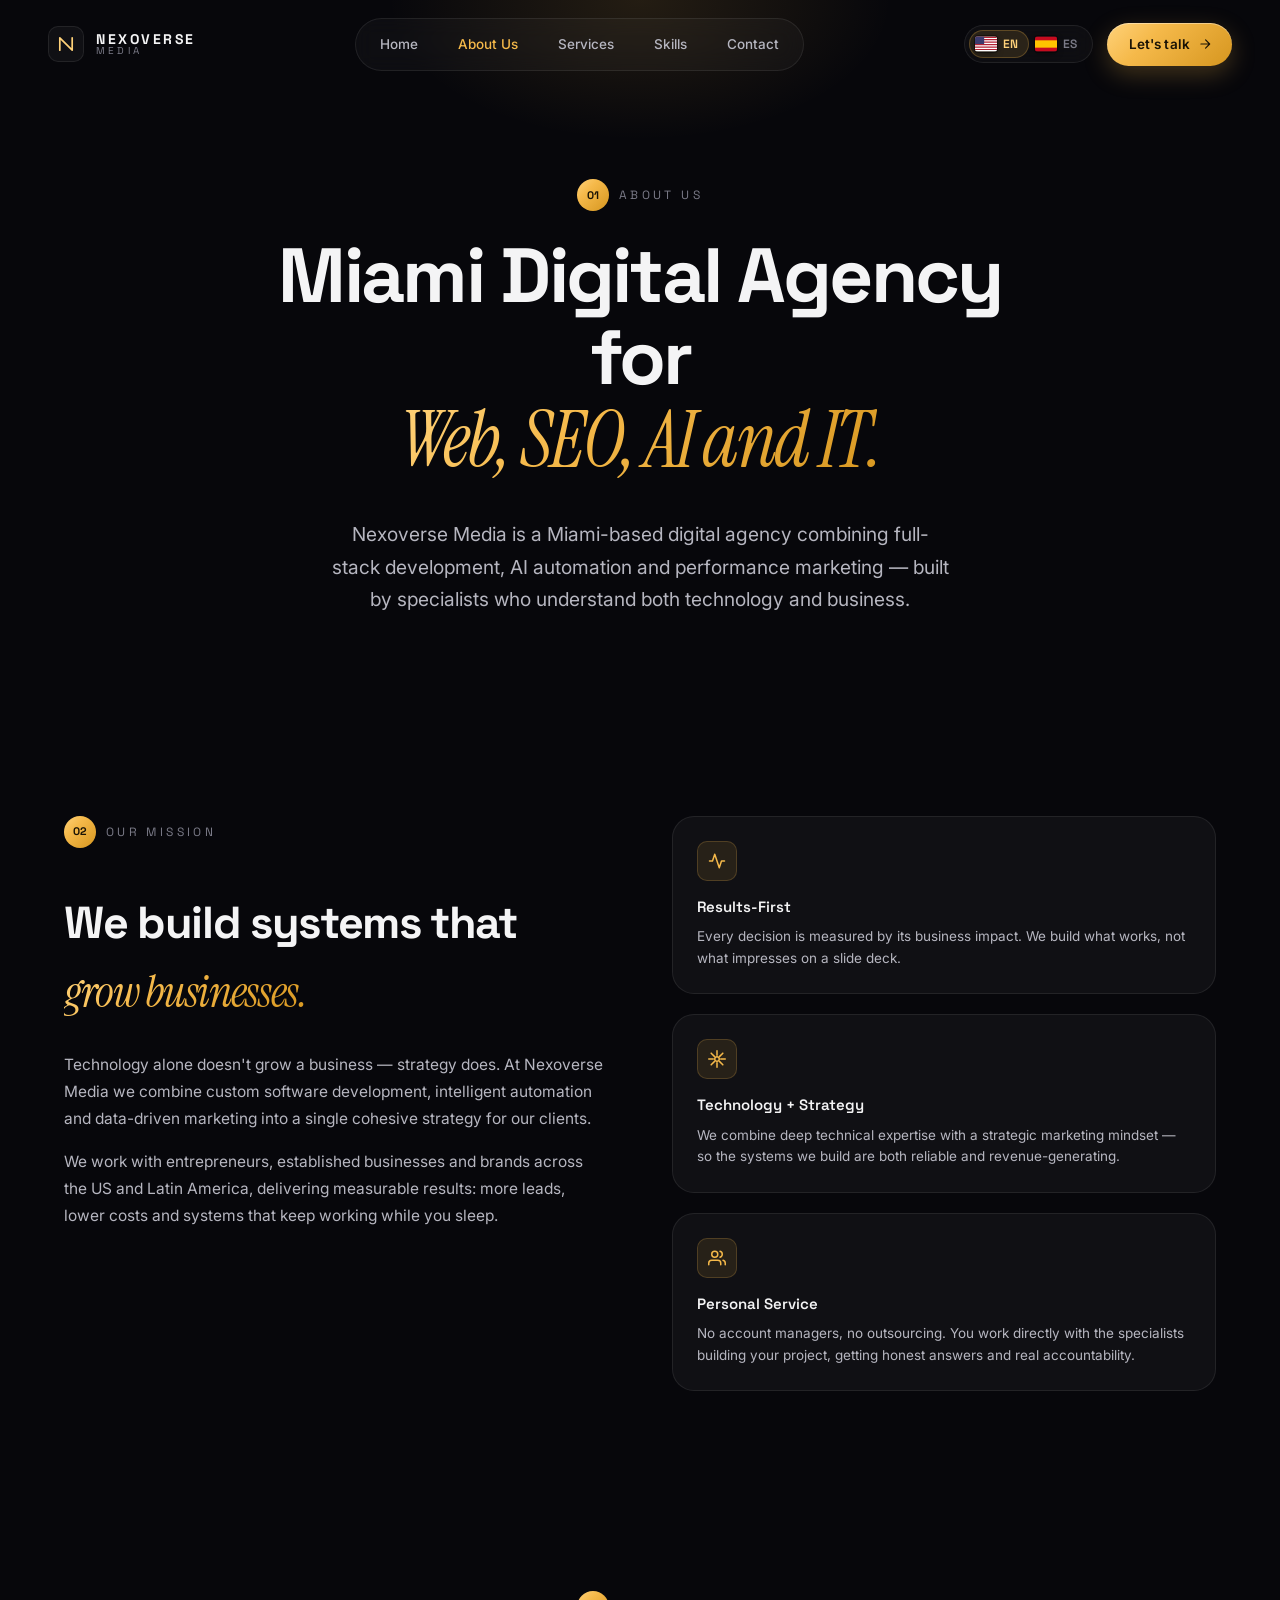
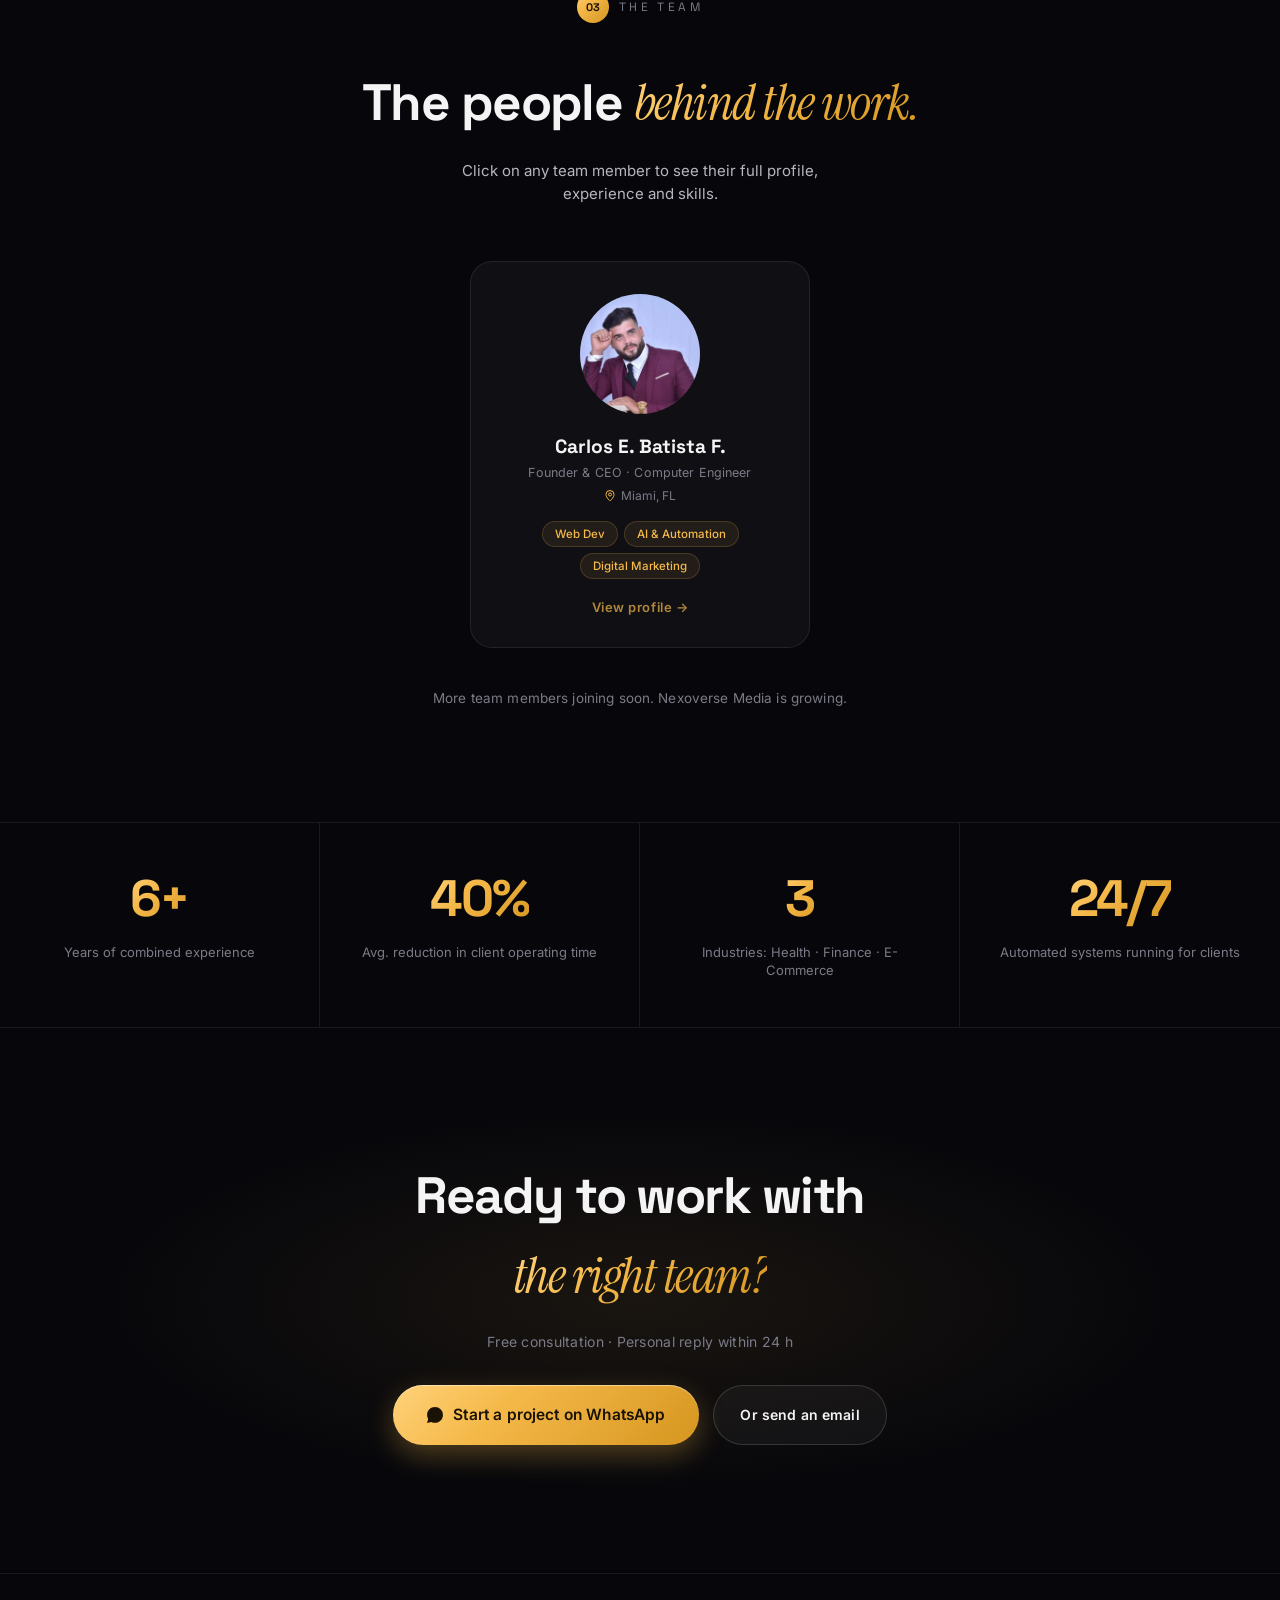
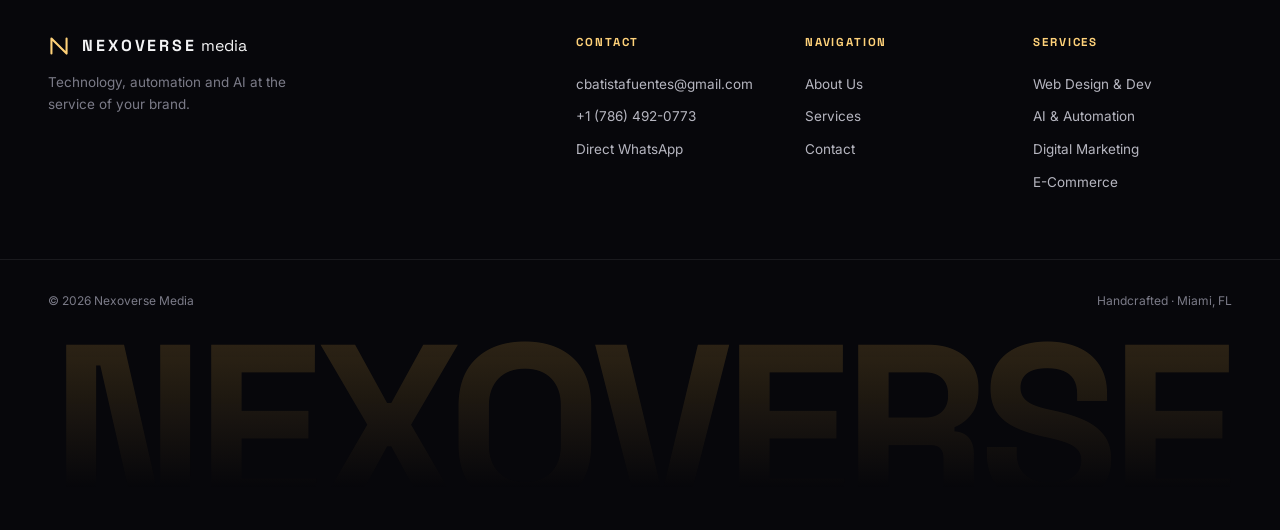
==== about.html @ 4268fc1f "Improve SEO and AIO site optimization" ====
<!DOCTYPE html>
<html lang="en">
<head>
<meta charset="UTF-8" /><meta name="viewport" content="width=device-width, initial-scale=1.0, viewport-fit=cover" />
<meta name="description" content="Meet Nexoverse Media, a Miami digital team building websites, SEO/AIO systems, AI automation, marketing workflows and managed IT solutions for global clients." />
<meta name="robots" content="index, follow, max-image-preview:large" />
<link rel="canonical" href="https://nexoverse-media-portfolio.vercel.app/about" />
<title>About Nexoverse Media | Miami Web, SEO &amp; AI Automation Team</title>
<meta name="author" content="Nexoverse Media" />
<meta name="theme-color" content="#0a0a0f" />
<meta name="keywords" content="Nexoverse Media Miami, Miami web design team, SEO agency Miami, AI automation team Miami, digital agency Miami" />
<meta property="og:title" content="About Nexoverse Media | Miami Web, SEO &amp; AI Automation Team" />
<meta property="og:description" content="Meet Nexoverse Media, a Miami digital team building websites, SEO/AIO systems, AI automation, marketing workflows and managed IT solutions for global clients." />
<meta property="og:type" content="article" />
<meta property="og:url" content="https://nexoverse-media-portfolio.vercel.app/about" />
<meta property="og:site_name" content="Nexoverse Media" />
<meta property="og:locale" content="en_US" />
<meta property="og:locale:alternate" content="es_US" />
<meta property="og:image" content="https://nexoverse-media-portfolio.vercel.app/assets/carlos.jpg" />
<meta name="twitter:card" content="summary_large_image" />
<meta name="twitter:title" content="About Nexoverse Media | Miami Web, SEO &amp; AI Automation Team" />
<meta name="twitter:description" content="Meet Nexoverse Media, a Miami digital team building websites, SEO/AIO systems, AI automation, marketing workflows and managed IT solutions for global clients." />
<meta name="twitter:image" content="https://nexoverse-media-portfolio.vercel.app/assets/carlos.jpg" />
<script type="application/ld+json">
{
  "@context": "https://schema.org",
  "@graph": [
    {
      "@type": [
        "Organization",
        "LocalBusiness",
        "ProfessionalService"
      ],
      "@id": "https://nexoverse-media-portfolio.vercel.app/#business",
      "name": "Nexoverse Media",
      "url": "https://nexoverse-media-portfolio.vercel.app/",
      "telephone": "+1-786-492-0773",
      "email": "cbatistafuentes@gmail.com",
      "image": "https://nexoverse-media-portfolio.vercel.app/assets/carlos.jpg",
      "address": {
        "@type": "PostalAddress",
        "addressLocality": "Miami",
        "addressRegion": "FL",
        "addressCountry": "US"
      },
      "areaServed": [
        {
          "@type": "City",
          "name": "Miami"
        },
        {
          "@type": "State",
          "name": "Florida"
        },
        {
          "@type": "Country",
          "name": "United States"
        },
        {
          "@type": "Place",
          "name": "Remote clients worldwide"
        }
      ],
      "slogan": "Websites, automation, marketing and IT systems that grow businesses.",
      "sameAs": []
    },
    {
      "@type": "WebSite",
      "@id": "https://nexoverse-media-portfolio.vercel.app/#website",
      "url": "https://nexoverse-media-portfolio.vercel.app/",
      "name": "Nexoverse Media",
      "publisher": {
        "@id": "https://nexoverse-media-portfolio.vercel.app/#business"
      },
      "inLanguage": [
        "en-US",
        "es-US"
      ]
    },
    {
      "@type": "AboutPage",
      "@id": "https://nexoverse-media-portfolio.vercel.app/about#webpage",
      "url": "https://nexoverse-media-portfolio.vercel.app/about",
      "name": "About Nexoverse Media | Miami Web, SEO & AI Automation Team",
      "description": "Meet Nexoverse Media, a Miami digital team building websites, SEO/AIO systems, AI automation, marketing workflows and managed IT solutions for global clients.",
      "isPartOf": {
        "@id": "https://nexoverse-media-portfolio.vercel.app/#website"
      },
      "about": {
        "@id": "https://nexoverse-media-portfolio.vercel.app/#business"
      },
      "inLanguage": [
        "en-US",
        "es-US"
      ]
    },
    {
      "@type": "BreadcrumbList",
      "@id": "https://nexoverse-media-portfolio.vercel.app/about#breadcrumb",
      "itemListElement": [
        {
          "@type": "ListItem",
          "position": 1,
          "name": "Home",
          "item": "https://nexoverse-media-portfolio.vercel.app/"
        },
        {
          "@type": "ListItem",
          "position": 2,
          "name": "About",
          "item": "https://nexoverse-media-portfolio.vercel.app/about"
        }
      ]
    }
  ]
}
</script>
<link rel="icon" type="image/svg+xml" href="data:image/svg+xml,%3Csvg xmlns='http%3A//www.w3.org/2000/svg' viewBox='0 0 64 64'%3E%3Cdefs%3E%3ClinearGradient id='g' x1='0' y1='0' x2='64' y2='64' gradientUnits='userSpaceOnUse'%3E%3Cstop offset='0' stop-color='%23FFD27A'/%3E%3Cstop offset='1' stop-color='%23F59E0B'/%3E%3C/linearGradient%3E%3C/defs%3E%3Crect width='64' height='64' rx='14' fill='%230a0a0f'/%3E%3Cpath d='M14 50 L14 14 L50 50 L50 14' fill='none' stroke='url(%23g)' stroke-width='6' stroke-linecap='round' stroke-linejoin='round'/%3E%3C/svg%3E" />
<link rel="preconnect" href="https://fonts.googleapis.com" /><link rel="preconnect" href="https://fonts.gstatic.com" crossorigin />
<link href="https://fonts.googleapis.com/css2?family=Inter:wght@300;400;500;600;700;800;900&family=Space+Grotesk:wght@400;500;600;700&family=Instrument+Serif:ital@0;1&display=swap" rel="stylesheet" />
<link rel="stylesheet" href="styles.min.css" /><link rel="stylesheet" href="about.min.css" />
</head>
<body>
<header class="nav" id="nav">
  <a href="/" class="nav__brand"><span class="nav__brand-mark"><svg viewBox="0 0 32 32" fill="none"><path d="M5 27 L5 5 L27 27 L27 5" stroke="url(#gx)" stroke-width="3" stroke-linecap="round" stroke-linejoin="round"/><defs><linearGradient id="gx" x1="0" y1="0" x2="32" y2="32"><stop offset="0" stop-color="#FFD27A"/><stop offset="1" stop-color="#F59E0B"/></linearGradient></defs></svg></span><span class="nav__brand-text"><strong>NEXOVERSE</strong><em>media</em></span></a>
  <nav class="nav__links">
    <a href="/" data-i18n="nav.home">Home</a>
    <a href="/about" class="is-active" data-i18n="nav.about">About Us</a>
    <div class="has-dropdown">
      <a href="/#services" data-i18n="nav.services">Services<svg class="chev" viewBox="0 0 10 6" fill="none"><path d="M1 1l4 4 4-4" stroke="currentColor" stroke-width="1.5" stroke-linecap="round"/></svg></a>
      <div class="nav__dropdown">
        <a href="/services/web-design"><svg viewBox="0 0 24 24" fill="none"><path d="M8 9l-3 3 3 3M16 9l3 3-3 3M14 5l-4 14" stroke="currentColor" stroke-width="2" stroke-linecap="round"/></svg><span data-i18n="nav.dd.web">Web Design & Dev</span></a>
        <a href="/services/ai-automation"><svg viewBox="0 0 24 24" fill="none"><circle cx="12" cy="12" r="3" stroke="currentColor" stroke-width="2"/><path d="M12 1v6M12 17v6M4.22 4.22l4.24 4.24M15.54 15.54l4.24 4.24M1 12h6M17 12h6M4.22 19.78l4.24-4.24M15.54 8.46l4.24-4.24" stroke="currentColor" stroke-width="2" stroke-linecap="round"/></svg><span data-i18n="nav.dd.ai">AI & Automation</span></a>
        <a href="/services/digital-marketing"><svg viewBox="0 0 24 24" fill="none"><path d="M3 11l18-9-9 18-2-7-7-2z" stroke="currentColor" stroke-width="2" stroke-linejoin="round"/></svg><span data-i18n="nav.dd.mkt">Digital Marketing</span></a>
        <a href="/services/seo"><svg viewBox="0 0 24 24" fill="none"><circle cx="11" cy="11" r="8" stroke="currentColor" stroke-width="2"/><path d="m21 21-4.35-4.35" stroke="currentColor" stroke-width="2" stroke-linecap="round"/></svg><span data-i18n="nav.dd.seo">SEO & AIO</span></a>
        <a href="/services/google-ads"><svg viewBox="0 0 24 24" fill="none"><rect x="3" y="3" width="18" height="18" rx="2" stroke="currentColor" stroke-width="2"/><path d="M3 9h18M9 21V9" stroke="currentColor" stroke-width="2"/></svg><span data-i18n="nav.dd.gads">Google Ads</span></a>
        <a href="/services/social-media"><svg viewBox="0 0 24 24" fill="none"><path d="M18 2h-3a5 5 0 00-5 5v3H7v4h3v8h4v-8h3l1-4h-4V7a1 1 0 011-1h3z" stroke="currentColor" stroke-width="2" stroke-linejoin="round"/></svg><span data-i18n="nav.dd.social">Social Media Marketing</span></a>
        <a href="/services/social-management"><svg viewBox="0 0 24 24" fill="none"><path d="M17 21v-2a4 4 0 00-4-4H5a4 4 0 00-4 4v2M9 11a4 4 0 100-8 4 4 0 000 8z" stroke="currentColor" stroke-width="2" stroke-linecap="round"/></svg><span data-i18n="nav.dd.mgmt">Social Management</span></a>
        <a href="/services/ecommerce"><svg viewBox="0 0 24 24" fill="none"><path d="M6 2L3 6v14a2 2 0 002 2h14a2 2 0 002-2V6l-3-4z" stroke="currentColor" stroke-width="2" stroke-linejoin="round"/><line x1="3" y1="6" x2="21" y2="6" stroke="currentColor" stroke-width="2"/></svg><span data-i18n="nav.dd.ecom">E-Commerce</span></a>
      </div>
    </div>
    <a href="/#skills" data-i18n="nav.skills">Skills</a>
    <a href="/#contact" data-i18n="nav.contact">Contact</a>
  </nav>
  <div class="nav__right">
    <div class="langswitch" role="group"><button class="langswitch__btn" data-lang="en"><span class="langswitch__flag" aria-hidden="true"><svg viewBox="0 0 36 24"><rect width="36" height="24" fill="#fff"/><path d="M0 0h36v2H0zm0 4h36v2H0zm0 4h36v2H0zm0 4h36v2H0zm0 4h36v2H0zm0 4h36v2H0z" fill="#b22234"/><rect width="15" height="12" fill="#3c3b6e"/></svg></span><span>EN</span></button><button class="langswitch__btn" data-lang="es"><span class="langswitch__flag" aria-hidden="true"><svg viewBox="0 0 36 24"><rect width="36" height="24" fill="#c60b1e"/><rect y="6" width="36" height="12" fill="#ffc400"/></svg></span><span>ES</span></button></div>
    <a href="https://wa.me/17864920773" target="_blank" rel="noopener" class="nav__cta" data-wa="nav.wa.msg"><span data-i18n="nav.cta">Let's talk</span><svg viewBox="0 0 24 24" fill="none"><path d="M5 12h14M13 5l7 7-7 7" stroke="currentColor" stroke-width="2" stroke-linecap="round" stroke-linejoin="round"/></svg></a>
  </div>
  <button class="nav__burger" id="burger" aria-label="Menu"><span></span><span></span></button>
</header>
<div class="mmenu" id="mmenu">
  <div class="mmenu__panels" id="mmenuPanels">
    <div class="mmenu__panel mmenu__panel--main">
      <a href="/" data-i18n="nav.home">Home</a>
      <a href="/about" data-i18n="nav.about">About Us</a>
      <button class="mmenu__has-sub" id="mmenuServicesTrigger">
        <span data-i18n="nav.services">Services</span>
        <svg viewBox="0 0 24 24" fill="none"><path d="M9 18l6-6-6-6" stroke="currentColor" stroke-width="2" stroke-linecap="round" stroke-linejoin="round"/></svg>
      </button>
      <a href="/#contact" data-i18n="nav.contact">Contact</a>
      <div class="langswitch langswitch--mobile" role="group"><button class="langswitch__btn" data-lang="en"><span class="langswitch__flag" aria-hidden="true"><svg viewBox="0 0 36 24"><rect width="36" height="24" fill="#fff"/><path d="M0 0h36v2H0zm0 4h36v2H0zm0 4h36v2H0zm0 4h36v2H0zm0 4h36v2H0zm0 4h36v2H0z" fill="#b22234"/><rect width="15" height="12" fill="#3c3b6e"/></svg></span><span>English</span></button><button class="langswitch__btn" data-lang="es"><span class="langswitch__flag" aria-hidden="true"><svg viewBox="0 0 36 24"><rect width="36" height="24" fill="#c60b1e"/><rect y="6" width="36" height="12" fill="#ffc400"/></svg></span><span>Español</span></button></div>
      <a href="https://wa.me/17864920773" target="_blank" rel="noopener" class="mmenu__cta" data-wa="nav.wa.msg" data-i18n="nav.cta">Let's talk →</a>
    </div>
    <div class="mmenu__panel mmenu__panel--services">
      <button class="mmenu__back" id="mmenuBack">
        <svg viewBox="0 0 24 24" fill="none"><path d="M15 18l-6-6 6-6" stroke="currentColor" stroke-width="2" stroke-linecap="round" stroke-linejoin="round"/></svg>
        <span data-i18n="nav.back">Back</span>
      </button>
      <p class="mmenu__heading" data-i18n="nav.services">Services</p>
      <a href="/services/web-design" data-i18n="nav.dd.web">Web Design</a>
      <a href="/services/ai-automation" data-i18n="nav.dd.ai">AI &amp; Automation</a>
      <a href="/services/digital-marketing" data-i18n="nav.dd.mkt">Digital Marketing</a>
      <a href="/services/seo" data-i18n="nav.dd.seo">SEO &amp; AIO</a>
      <a href="/services/google-ads" data-i18n="nav.dd.gads">Google Ads</a>
      <a href="/services/social-media" data-i18n="nav.dd.social">Social Media</a>
      <a href="/services/social-management" data-i18n="nav.dd.mgmt">Social Management</a>
      <a href="/services/ecommerce" data-i18n="nav.dd.ecom">E-Commerce</a>
    </div>
  </div>
</div>

<main>

<!-- ============ HERO ============ -->
<section class="about-hero">
  <div class="about-hero__inner">
    <div class="eyebrow"><span>01</span> <span data-i18n="about.eyebrow">About Us</span></div>
    <h1 class="about-hero__title" data-i18n-html="about.hero.title">Miami Digital Agency for <br/><em>Web, SEO, AI and IT.</em></h1>
    <p class="about-hero__lead" data-i18n="about.hero.lead">
      Nexoverse Media is a Miami-based digital agency combining full-stack development, AI automation and performance marketing — built by specialists who understand both technology and business.
    </p>
  </div>
</section>

<!-- ============ MISSION ============ -->
<section class="about-mission">
  <div class="about-mission__grid">
    <div class="about-mission__text">
      <div class="eyebrow"><span>02</span> <span data-i18n="about.mission.eyebrow">Our Mission</span></div>
      <h2 data-i18n-html="about.mission.title">We build systems that <em>grow businesses.</em></h2>
      <p data-i18n="about.mission.p1">Technology alone doesn't grow a business — strategy does. At Nexoverse Media we combine custom software development, intelligent automation and data-driven marketing into a single cohesive strategy for our clients.</p>
      <p data-i18n="about.mission.p2">We work with entrepreneurs, established businesses and brands across the US and Latin America, delivering measurable results: more leads, lower costs and systems that keep working while you sleep.</p>
    </div>
    <div class="about-mission__values">
      <div class="about-mission__val"><div class="about-mission__val-icon"><svg viewBox="0 0 24 24" fill="none"><polyline points="22 12 18 12 15 21 9 3 6 12 2 12" stroke="currentColor" stroke-width="2" stroke-linecap="round" stroke-linejoin="round"/></svg></div><h4 data-i18n="about.val1.title">Results-First</h4><p data-i18n="about.val1.desc">Every decision is measured by its business impact. We build what works, not what impresses on a slide deck.</p></div>
      <div class="about-mission__val"><div class="about-mission__val-icon"><svg viewBox="0 0 24 24" fill="none"><circle cx="12" cy="12" r="3" stroke="currentColor" stroke-width="2"/><path d="M12 1v6M12 17v6M4.22 4.22l4.24 4.24M15.54 15.54l4.24 4.24M1 12h6M17 12h6M4.22 19.78l4.24-4.24M15.54 8.46l4.24-4.24" stroke="currentColor" stroke-width="2" stroke-linecap="round"/></svg></div><h4 data-i18n="about.val2.title">Technology + Strategy</h4><p data-i18n="about.val2.desc">We combine deep technical expertise with a strategic marketing mindset — so the systems we build are both reliable and revenue-generating.</p></div>
      <div class="about-mission__val"><div class="about-mission__val-icon"><svg viewBox="0 0 24 24" fill="none"><path d="M17 21v-2a4 4 0 00-4-4H5a4 4 0 00-4 4v2M9 11a4 4 0 100-8 4 4 0 000 8zM23 21v-2a4 4 0 00-3-3.87M16 3.13a4 4 0 010 7.75" stroke="currentColor" stroke-width="2" stroke-linecap="round"/></svg></div><h4 data-i18n="about.val3.title">Personal Service</h4><p data-i18n="about.val3.desc">No account managers, no outsourcing. You work directly with the specialists building your project, getting honest answers and real accountability.</p></div>
    </div>
  </div>
</section>

<!-- ============ TEAM ============ -->
<section class="about-team" id="team">
  <div class="about-team__head">
    <div class="eyebrow"><span>03</span> <span data-i18n="about.team.eyebrow">The Team</span></div>
    <h2 data-i18n-html="about.team.title">The people <em>behind the work.</em></h2>
    <p data-i18n="about.team.sub">Click on any team member to see their full profile, experience and skills.</p>
  </div>

  <div class="team-grid">

    <!-- Carlos E. Batista Fuentes -->
    <button class="team-card" data-member="carlos" aria-label="View Carlos profile">
      <div class="team-card__photo">
        <div class="team-card__photo-inner" id="carlosPhoto">
          <img class="team-card__img" src="assets/carlos.jpg" alt="Carlos E. Batista Fuentes, Nexoverse Media founder and technology specialist in Miami" loading="lazy" decoding="async" />
        </div>
        <div class="team-card__photo-ring"></div>
      </div>
      <div class="team-card__info">
        <h3 class="team-card__name">Carlos E. Batista F.</h3>
        <p class="team-card__role" data-i18n="carlos.role">Founder & CEO · Computer Engineer</p>
        <p class="team-card__location"><svg viewBox="0 0 24 24" fill="none"><path d="M12 22s-8-7-8-13a8 8 0 1116 0c0 6-8 13-8 13z" stroke="currentColor" stroke-width="2"/><circle cx="12" cy="9" r="3" stroke="currentColor" stroke-width="2"/></svg> Miami, FL</p>
      </div>
      <div class="team-card__tags">
        <span>Web Dev</span><span>AI & Automation</span><span>Digital Marketing</span>
      </div>
      <div class="team-card__cta" data-i18n="about.card.cta">View profile →</div>
    </button>

  </div>

  <p class="about-team__note" data-i18n="about.team.note">More team members joining soon. Nexoverse Media is growing.</p>
</section>

<!-- ============ STATS ============ -->
<div class="about-stats">
  <div class="about-stat"><div class="about-stat__num">6+</div><div class="about-stat__lbl" data-i18n="about.stat1">Years of combined experience</div></div>
  <div class="about-stat"><div class="about-stat__num">40%</div><div class="about-stat__lbl" data-i18n="about.stat2">Avg. reduction in client operating time</div></div>
  <div class="about-stat"><div class="about-stat__num">3</div><div class="about-stat__lbl" data-i18n="about.stat3">Industries: Health · Finance · E-Commerce</div></div>
  <div class="about-stat"><div class="about-stat__num">24/7</div><div class="about-stat__lbl" data-i18n="about.stat4">Automated systems running for clients</div></div>
</div>

<!-- ============ CTA ============ -->
<section class="about-cta">
  <div class="about-cta__inner">
    <h2 data-i18n-html="about.cta.title">Ready to work with <em>the right team?</em></h2>
    <p data-i18n="about.cta.sub">Free consultation · Personal reply within 24 h</p>
    <div class="about-cta__btns">
      <a href="https://wa.me/17864920773" target="_blank" rel="noopener" class="btn btn--primary btn--xl" data-wa="about.wa.msg"><svg viewBox="0 0 24 24" fill="currentColor"><path d="M.057 24l1.687-6.163a11.867 11.867 0 01-1.587-5.946C.16 5.335 5.495 0 12.05 0a11.817 11.817 0 018.413 3.488 11.824 11.824 0 013.48 8.414c-.003 6.557-5.338 11.892-11.893 11.892a11.9 11.9 0 01-5.688-1.448L.057 24z"/></svg><span data-i18n="about.cta.btn">Start a project on WhatsApp</span></a>
      <a href="mailto:cbatistafuentes@gmail.com" class="btn btn--ghost" data-i18n="about.cta.email">Or send an email</a>
    </div>
  </div>
</section>

</main>

<!-- ============ PROFILE DRAWER ============ -->
<div class="drawer-overlay" id="drawerOverlay" aria-hidden="true"></div>
<aside class="profile-drawer" id="profileDrawer" role="dialog" aria-modal="true" aria-label="Team member profile">
  <div class="profile-drawer__header">
    <button class="profile-drawer__close" id="drawerClose" aria-label="Close"><svg viewBox="0 0 24 24" fill="none"><path d="M18 6L6 18M6 6l12 12" stroke="currentColor" stroke-width="2" stroke-linecap="round"/></svg></button>
  </div>
  <div class="profile-drawer__body" id="drawerBody"></div>
</aside>

<!-- ============ FOOTER ============ -->
<footer class="footer"><div class="footer__inner"><div class="footer__brand"><div class="footer__logo"><svg viewBox="0 0 32 32" fill="none"><path d="M5 27 L5 5 L27 27 L27 5" stroke="url(#gx2)" stroke-width="3" stroke-linecap="round" stroke-linejoin="round"/><defs><linearGradient id="gx2" x1="0" y1="0" x2="32" y2="32"><stop offset="0" stop-color="#FFD27A"/><stop offset="1" stop-color="#F59E0B"/></linearGradient></defs></svg><span><strong>NEXOVERSE</strong> media</span></div><p data-i18n="footer.tagline">Technology, automation and AI at the service of your brand.</p></div><div class="footer__cols"><div><h5 data-i18n="footer.contact.title">Contact</h5><a href="mailto:cbatistafuentes@gmail.com">cbatistafuentes@gmail.com</a><a href="tel:+17864920773">+1 (786) 492-0773</a><a href="https://wa.me/17864920773" target="_blank" rel="noopener" data-i18n="footer.contact.wa">Direct WhatsApp</a></div><div><h5 data-i18n="footer.nav.title">Navigation</h5><a href="/about" data-i18n="nav.about">About Us</a><a href="/#services" data-i18n="nav.services">Services</a><a href="/#contact" data-i18n="nav.contact">Contact</a></div><div><h5 data-i18n="footer.services.title">Services</h5><a href="/services/web-design" data-i18n="nav.dd.web">Web Design & Dev</a><a href="/services/ai-automation" data-i18n="nav.dd.ai">AI & Automation</a><a href="/services/digital-marketing" data-i18n="nav.dd.mkt">Digital Marketing</a><a href="/services/ecommerce" data-i18n="nav.dd.ecom">E-Commerce</a></div></div></div><div class="footer__bottom"><span>© <span id="yr">2026</span> Nexoverse Media</span><span data-i18n="footer.built">Handcrafted · Miami, FL</span></div><div class="footer__giant" aria-hidden="true">NEXOVERSE</div></footer>

<script>
/* ---- i18n ---- */
const I18N = {
  en: {
    'nav.home': 'Home', 'nav.about': 'About Us', 'nav.services': 'Services', 'nav.skills': 'Skills',
    'nav.experience': 'Experience', 'nav.contact': 'Contact', 'nav.cta': "Let's talk",
    'nav.dd.web': 'Web Design & Dev', 'nav.dd.ai': 'AI & Automation',
    'nav.dd.mkt': 'Digital Marketing', 'nav.dd.seo': 'SEO & AIO',
    'nav.dd.gads': 'Google Ads', 'nav.dd.social': 'Social Media Marketing',
    'nav.dd.mgmt': 'Social Management', 'nav.dd.ecom': 'E-Commerce',
    'nav.wa.msg': "Hi, I'd like to talk about a project with Nexoverse Media.",
    'about.eyebrow': 'About Us',
    'about.hero.title': 'Miami Digital Agency for <br/><em>Web, SEO, AI and IT.</em>',
    'about.hero.lead': 'Nexoverse Media is a Miami-based digital agency combining full-stack development, AI automation and performance marketing — built by specialists who understand both technology and business.',
    'about.mission.eyebrow': 'Our Mission',
    'about.mission.title': 'We build systems that <em>grow businesses.</em>',
    'about.mission.p1': "Technology alone doesn't grow a business — strategy does. At Nexoverse Media we combine custom software development, intelligent automation and data-driven marketing into a single cohesive strategy for our clients.",
    'about.mission.p2': 'We work with entrepreneurs, established businesses and brands across the US and Latin America, delivering measurable results: more leads, lower costs and systems that keep working while you sleep.',
    'about.val1.title': 'Results-First', 'about.val1.desc': "Every decision is measured by its business impact. We build what works, not what impresses on a slide deck.",
    'about.val2.title': 'Technology + Strategy', 'about.val2.desc': 'We combine deep technical expertise with a strategic marketing mindset — so the systems we build are both reliable and revenue-generating.',
    'about.val3.title': 'Personal Service', 'about.val3.desc': "No account managers, no outsourcing. You work directly with the specialists building your project, getting honest answers and real accountability.",
    'about.team.eyebrow': 'The Team',
    'about.team.title': 'The people <em>behind the work.</em>',
    'about.team.sub': 'Click on any team member to see their full profile, experience and skills.',
    'about.team.note': 'More team members joining soon. Nexoverse Media is growing.',
    'about.card.cta': 'View profile →',
    'carlos.role': 'Founder & CEO · Computer Engineer',
    'about.stat1': 'Years of combined experience',
    'about.stat2': 'Avg. reduction in client operating time',
    'about.stat3': 'Industries: Health · Finance · E-Commerce',
    'about.stat4': 'Automated systems running for clients',
    'about.cta.title': 'Ready to work with <em>the right team?</em>',
    'about.cta.sub': 'Free consultation · Personal reply within 24 h',
    'about.cta.btn': 'Start a project on WhatsApp',
    'about.cta.email': 'Or send an email',
    'about.wa.msg': "Hi, I found Nexoverse Media and would like to start a project.",
    'footer.tagline': 'Technology, automation and AI at the service of your brand.',
    'footer.contact.title': 'Contact', 'footer.contact.wa': 'Direct WhatsApp',
    'footer.nav.title': 'Navigation', 'footer.services.title': 'Services',
    'footer.built': 'Handcrafted · Miami, FL',
  },
  es: {
    'nav.home': 'Inicio', 'nav.about': 'Nosotros', 'nav.services': 'Servicios', 'nav.skills': 'Habilidades',
    'nav.experience': 'Experiencia', 'nav.contact': 'Contacto', 'nav.cta': 'Hablemos',
    'nav.dd.web': 'Diseño Web & Dev', 'nav.dd.ai': 'IA & Automatización',
    'nav.dd.mkt': 'Marketing Digital', 'nav.dd.seo': 'SEO & AIO',
    'nav.dd.gads': 'Google Ads', 'nav.dd.social': 'Marketing en Redes',
    'nav.dd.mgmt': 'Gestión de Redes', 'nav.dd.ecom': 'E-Commerce',
    'nav.wa.msg': 'Hola, quisiera hablar sobre un proyecto con Nexoverse Media.',
    'about.eyebrow': 'Nosotros',
    'about.hero.title': 'Agencia digital en Miami para <br/><em>web, SEO, IA y TI.</em>',
    'about.hero.lead': 'Nexoverse Media es una agencia digital con base en Miami que combina desarrollo full-stack, automatización con IA y marketing de rendimiento — creada por especialistas que entienden tanto la tecnología como el negocio.',
    'about.mission.eyebrow': 'Nuestra Misión',
    'about.mission.title': 'Construimos sistemas que <em>hacen crecer negocios.</em>',
    'about.mission.p1': 'La tecnología por sí sola no hace crecer un negocio — la estrategia sí. En Nexoverse Media combinamos desarrollo de software personalizado, automatización inteligente y marketing basado en datos en una estrategia única y coherente para nuestros clientes.',
    'about.mission.p2': 'Trabajamos con emprendedores, negocios establecidos y marcas en EE.UU. y América Latina, entregando resultados medibles: más leads, menores costos y sistemas que siguen trabajando mientras duermes.',
    'about.val1.title': 'Resultados Primero', 'about.val1.desc': "Cada decisión se mide por su impacto en el negocio. Construimos lo que funciona, no lo que impresiona en una presentación.",
    'about.val2.title': 'Tecnología + Estrategia', 'about.val2.desc': 'Combinamos experiencia técnica profunda con una mentalidad de marketing estratégico — para que los sistemas que construimos sean tanto confiables como generadores de ingresos.',
    'about.val3.title': 'Servicio Personal', 'about.val3.desc': "Sin intermediarios, sin outsourcing. Trabajas directamente con los especialistas que construyen tu proyecto, obteniendo respuestas honestas y responsabilidad real.",
    'about.team.eyebrow': 'El Equipo',
    'about.team.title': 'Las personas <em>detrás del trabajo.</em>',
    'about.team.sub': 'Haz clic en cualquier miembro del equipo para ver su perfil completo, experiencia y habilidades.',
    'about.team.note': 'Más miembros se unirán pronto. Nexoverse Media está creciendo.',
    'about.card.cta': 'Ver perfil →',
    'carlos.role': 'Fundador & CEO · Ingeniero Informático',
    'about.stat1': 'Años de experiencia combinada',
    'about.stat2': 'Reducción promedio del tiempo operativo del cliente',
    'about.stat3': 'Industrias: Salud · Finanzas · E-Commerce',
    'about.stat4': 'Sistemas automatizados corriendo para clientes',
    'about.cta.title': '¿Listo para trabajar con <em>el equipo correcto?</em>',
    'about.cta.sub': 'Consulta gratuita · Respuesta personal en menos de 24 h',
    'about.cta.btn': 'Iniciar un proyecto por WhatsApp',
    'about.cta.email': 'O envía un correo',
    'about.wa.msg': 'Hola, encontré Nexoverse Media y quisiera iniciar un proyecto.',
    'footer.tagline': 'Tecnología, automatización e IA al servicio de tu marca.',
    'footer.contact.title': 'Contacto', 'footer.contact.wa': 'WhatsApp directo',
    'footer.nav.title': 'Navegación', 'footer.services.title': 'Servicios',
    'footer.built': 'Hecho a mano · Miami, FL',
  }
};

/* ---- Team member profile content ---- */
const PROFILES = {
  carlos: {
    en: {
      name: 'Carlos E. Batista Fuentes',
      role: 'Founder & CEO · Computer Engineer',
      location: 'Miami, FL · Global remote work',
      bio: "Computer Engineer with 6+ years of experience building technology that drives real business results. Carlos founded Nexoverse Media to give businesses access to the same systems that enterprise companies use — automation, AI, custom software and data-driven marketing — delivered with the personal attention only a dedicated specialist can give.",
      bio2: "He understands both the technical and commercial sides of every project. That means the team doesn't just build what you ask for — they challenge assumptions, propose better approaches, and make sure every system delivered actually moves the needle for your business.",
      strengths: [
        'Full-stack web development (React, Next.js, Node.js, Python)',
        'AI agents, chatbots and intelligent automation',
        'Digital marketing: Meta Ads, Google Ads, TikTok Ads',
        'CRM implementation and automation (GoHighLevel)',
        'IT infrastructure: AWS, GoDaddy, Vercel, Netlify',
        'Branding, graphic design and ad creatives',
      ],
      expTitle: 'Professional Experience',
      exp: [
        { co: 'Axios Natural Health Centers', role: 'IT Specialist · Technology Manager', loc: 'Miami, FL', bullets: ['Infrastructure, server and website administration', 'CRM configuration, administration and automation', 'Implementation of AI, bots and intelligent tools', 'Digital marketing campaign management and automation', 'AI and automation integrated into business organization'] },
        { co: 'UniMás Credit Repair', role: 'Developer & Automation Specialist', loc: 'USA', bullets: ['Development of internal tools for process automation', 'CRM implementation and automated flows', 'API and digital platform integration', '40% increase in internal process automation'] },
        { co: 'Financial Technology Institution', role: 'Web Programmer', loc: 'Remote systems work', bullets: ['Development and maintenance of internal web applications', 'Optimization of digital systems and administrative processes', 'Technical support and continuous improvements to internal platforms'] },
      ],
      ctaWa: "Hi, I saw the team at Nexoverse Media and I'd like to discuss a project.",
      ctaEmail: 'Send an email',
    },
    es: {
      name: 'Carlos E. Batista Fuentes',
      role: 'Fundador & CEO · Ingeniero Informático',
      location: 'Miami, FL · Trabajo remoto global',
      bio: 'Ingeniero Informático con más de 6 años de experiencia construyendo tecnología que genera resultados reales para negocios. Carlos fundó Nexoverse Media para darle a las empresas acceso a los mismos sistemas que usan las grandes corporaciones — automatización, IA, software personalizado y marketing basado en datos — con la atención personal que solo un especialista dedicado puede ofrecer.',
      bio2: 'Entiende tanto el lado técnico como el comercial de cada proyecto. Eso significa que el equipo no solo construye lo que pides — cuestiona supuestos, propone mejores enfoques y se asegura de que cada sistema entregado realmente mueva la aguja en tu negocio.',
      strengths: [
        'Desarrollo web full-stack (React, Next.js, Node.js, Python)',
        'Agentes IA, chatbots y automatización inteligente',
        'Marketing digital: Meta Ads, Google Ads, TikTok Ads',
        'Implementación y automatización de CRM (GoHighLevel)',
        'Infraestructura IT: AWS, GoDaddy, Vercel, Netlify',
        'Branding, diseño gráfico y creatividades para ads',
      ],
      expTitle: 'Experiencia Profesional',
      exp: [
        { co: 'Axios Natural Health Centers', role: 'IT Specialist · Technology Manager', loc: 'Miami, FL', bullets: ['Administración de infraestructura, servidores y sitio web', 'Configuración, administración y automatización de CRM', 'Implementación de IA, bots y herramientas inteligentes', 'Gestión y automatización de campañas de marketing digital', 'IA y automatización integradas en la organización del negocio'] },
        { co: 'UniMás Credit Repair', role: 'Developer & Automation Specialist', loc: 'USA', bullets: ['Desarrollo de herramientas internas para automatización de procesos', 'Implementación de CRM y flujos automatizados', 'Integración de APIs y plataformas digitales', '40% de aumento en automatización de procesos internos'] },
        { co: 'Institución de tecnología financiera', role: 'Programador Web', loc: 'Trabajo remoto en sistemas', bullets: ['Desarrollo y mantenimiento de aplicaciones web internas', 'Optimización de sistemas digitales y procesos administrativos', 'Soporte técnico y mejoras continuas a plataformas internas'] },
      ],
      ctaWa: 'Hola, vi el equipo de Nexoverse Media y me gustaría discutir un proyecto.',
      ctaEmail: 'Enviar un correo',
    }
  }
};

/* ---- Lang helpers ---- */
function detectLang() {
  const s = localStorage.getItem('nv_lang');
  if (s === 'en' || s === 'es') return s;
  return (navigator.language || 'en').toLowerCase().startsWith('es') ? 'es' : 'en';
}
function applyTranslations(lang) {
  document.documentElement.lang = lang;
  document.querySelectorAll('[data-i18n]').forEach(el => {
    const v = I18N[lang]?.[el.dataset.i18n];
    if (v !== undefined) el.textContent = v;
  });
  document.querySelectorAll('[data-i18n-html]').forEach(el => {
    const v = I18N[lang]?.[el.dataset.i18nHtml];
    if (v !== undefined) el.innerHTML = v;
  });
  document.querySelectorAll('[data-wa]').forEach(el => {
    const msg = I18N[lang]?.[el.dataset.wa] || '';
    el.href = 'https://wa.me/17864920773' + (msg ? '?text=' + encodeURIComponent(msg) : '');
  });
  document.querySelectorAll('.langswitch__btn').forEach(btn =>
    btn.classList.toggle('is-active', btn.dataset.lang === lang));
}
function setLang(lang) {
  localStorage.setItem('nv_lang', lang);
  applyTranslations(lang);
}

/* ---- Drawer ---- */
function buildProfile(memberId, lang) {
  const p = PROFILES[memberId]?.[lang];
  if (!p) return '';
  const expHtml = p.exp.map(e => `
    <div class="drawer-exp__item">
      <div class="drawer-exp__header">
        <div><h4>${e.co}</h4><p>${e.role}</p></div>
        <span class="drawer-exp__loc">${e.loc}</span>
      </div>
      <ul>${e.bullets.map(b => `<li>${b}</li>`).join('')}</ul>
    </div>`).join('');
  const strengthsHtml = p.strengths.map(s => `<span>${s}</span>`).join('');
  return `
    <div class="drawer-profile">
      <div class="drawer-profile__top">
        <div class="drawer-profile__photo"><img class="drawer-profile__img" src="assets/carlos.jpg" alt="${p.name}, Nexoverse Media specialist in Miami" loading="lazy" decoding="async" /><span>CB</span></div>
        <div>
          <h2>${p.name}</h2>
          <p class="drawer-profile__role">${p.role}</p>
          <p class="drawer-profile__loc"><svg viewBox="0 0 24 24" fill="none" width="14" height="14"><path d="M12 22s-8-7-8-13a8 8 0 1116 0c0 6-8 13-8 13z" stroke="currentColor" stroke-width="2"/><circle cx="12" cy="9" r="3" stroke="currentColor" stroke-width="2"/></svg> ${p.location}</p>
        </div>
      </div>
      <p class="drawer-profile__bio">${p.bio}</p>
      <p class="drawer-profile__bio">${p.bio2}</p>
      <h3 class="drawer-section-title">Stack & Skills</h3>
      <div class="drawer-profile__strengths">${strengthsHtml}</div>
      <h3 class="drawer-section-title">${p.expTitle}</h3>
      <div class="drawer-exp">${expHtml}</div>
      <div class="drawer-profile__ctas">
        <a href="https://wa.me/17864920773?text=${encodeURIComponent(p.ctaWa)}" target="_blank" rel="noopener" class="btn btn--primary">
          <svg viewBox="0 0 24 24" fill="currentColor" width="18" height="18"><path d="M.057 24l1.687-6.163a11.867 11.867 0 01-1.587-5.946C.16 5.335 5.495 0 12.05 0a11.817 11.817 0 018.413 3.488 11.824 11.824 0 013.48 8.414c-.003 6.557-5.338 11.892-11.893 11.892a11.9 11.9 0 01-5.688-1.448L.057 24z"/></svg>
          WhatsApp
        </a>
        <a href="mailto:cbatistafuentes@gmail.com" class="btn btn--ghost">${p.ctaEmail}</a>
      </div>
    </div>`;
}

function openDrawer(memberId) {
  const lang = detectLang();
  document.getElementById('drawerBody').innerHTML = buildProfile(memberId, lang);
  document.getElementById('profileDrawer').classList.add('is-open');
  document.getElementById('drawerOverlay').classList.add('is-open');
  document.body.style.overflow = 'hidden';
}
function closeDrawer() {
  document.getElementById('profileDrawer').classList.remove('is-open');
  document.getElementById('drawerOverlay').classList.remove('is-open');
  document.body.style.overflow = '';
}

/* ---- Init ---- */
document.addEventListener('DOMContentLoaded', () => {
  const lang = detectLang();
  applyTranslations(lang);
  document.querySelectorAll('.langswitch__btn').forEach(btn =>
    btn.addEventListener('click', () => setLang(btn.dataset.lang)));

  document.querySelectorAll('.team-card').forEach(card =>
    card.addEventListener('click', () => openDrawer(card.dataset.member)));
  document.getElementById('drawerClose').addEventListener('click', closeDrawer);
  document.getElementById('drawerOverlay').addEventListener('click', closeDrawer);
  document.addEventListener('keydown', e => { if (e.key === 'Escape') closeDrawer(); });

  /* Nav scroll */
  const nav = document.getElementById('nav');
  window.addEventListener('scroll', () => nav.classList.toggle('is-scrolled', window.scrollY > 40), { passive: true });

  /* Mobile burger */
  const burger = document.getElementById('burger');
  const mmenu = document.getElementById('mmenu');
  burger.addEventListener('click', () => {
    burger.classList.toggle('is-open');
    mmenu.classList.toggle('is-open');
    document.body.classList.toggle('menu-open');
  });
  mmenu.querySelectorAll('a').forEach(a => a.addEventListener('click', () => {
    burger.classList.remove('is-open');
    mmenu.classList.remove('is-open');
    document.body.classList.remove('menu-open');
  }));

  /* IntersectionObserver reveals */
  const io = new IntersectionObserver(entries => {
    entries.forEach(e => { if (e.isIntersecting) { e.target.classList.add('is-in'); io.unobserve(e.target); } });
  }, { threshold: 0.12 });
  document.querySelectorAll('.reveal, .team-card, .about-mission__val, .about-stat').forEach(el => io.observe(el));

  document.getElementById('yr').textContent = new Date().getFullYear();
});
</script>
</body></html>
---- styles.min.css ----
:root{--bg:#07070b;--bg-2:#0c0c14;--surface:rgba(255, 255, 255, 0.04);--surface-2:rgba(255, 255, 255, 0.06);--line:rgba(255, 255, 255, 0.08);--line-strong:rgba(255, 255, 255, 0.14);--ink:#f4f4f5;--ink-soft:#b6b6c0;--ink-mute:#7b7b88;--gold:#f5b94a;--gold-2:#ffd27a;--gold-3:#d6961f;--accent-grad:linear-gradient(135deg, #ffd27a 0%, #f5b94a 35%, #d6961f 100%);--accent-grad-2:linear-gradient(135deg, #ffe9b8 0%, #f5b94a 50%, #b16d00 100%);--green:#25d366;--blue:#5eead4;--radius:22px;--radius-sm:14px;--ease:cubic-bezier(.22,.61,.36,1);--container:1320px}*{box-sizing:border-box}::selection{background:var(--gold);color:#1a1305}body,html{margin:0;padding:0;background:var(--bg);color:var(--ink);font-family:Inter,system-ui,-apple-system,BlinkMacSystemFont,sans-serif;font-size:16px;line-height:1.55;-webkit-font-smoothing:antialiased;-moz-osx-font-smoothing:grayscale;text-rendering:optimizeLegibility;overflow-x:hidden;scroll-behavior:smooth}body.is-loading{overflow:hidden}a{color:inherit;text-decoration:none}img{max-width:100%;display:block}ol,ul{list-style:none;padding:0;margin:0}button{font-family:inherit;cursor:pointer;border:0;background:0 0;color:inherit}.preloader{position:fixed;inset:0;background:var(--bg);z-index:9999;display:grid;place-items:center;transition:opacity .6s var(--ease),visibility .6s var(--ease)}.preloader.is-done{opacity:0;visibility:hidden}.preloader__inner{width:min(640px,80vw);text-align:center}.preloader__logo{display:flex;align-items:center;justify-content:center;gap:16px;font-family:'Space Grotesk',sans-serif;font-weight:700;letter-spacing:.3em;font-size:clamp(14px, 1.5vw, 18px);color:var(--ink-soft);margin-bottom:28px}.preloader__x{display:inline-grid;place-items:center;width:42px;height:42px;border-radius:50%;background:var(--accent-grad);box-shadow:0 8px 32px rgba(245,185,74,.4)}.preloader__x svg{width:22px;height:22px}.preloader__sep{width:32px;height:1px;background:linear-gradient(90deg,transparent,var(--ink-mute),transparent)}.preloader__bar{width:100%;height:2px;background:rgba(255,255,255,.06);border-radius:2px;overflow:hidden}.preloader__bar span{display:block;height:100%;width:0%;background:var(--accent-grad);transition:width .15s linear}.preloader__counter{margin-top:14px;font-family:'Space Grotesk',sans-serif;font-weight:500;color:var(--ink-mute);font-variant-numeric:tabular-nums}.bg-fx{position:fixed;inset:0;z-index:-1;overflow:hidden;pointer-events:none}.bg-grid{position:absolute;inset:0;background-image:linear-gradient(rgba(255,255,255,.025) 1px,transparent 1px),linear-gradient(90deg,rgba(255,255,255,.025) 1px,transparent 1px);background-size:60px 60px;mask-image:radial-gradient(ellipse at 50% 30%,#000 30%,transparent 80%);-webkit-mask-image:radial-gradient(ellipse at 50% 30%,#000 30%,transparent 80%)}.bg-aurora{position:absolute;width:50vw;height:50vw;border-radius:50%;filter:blur(120px);opacity:.55;animation:float 18s var(--ease) infinite alternate}.bg-aurora--1{top:-10%;left:-10%;background:radial-gradient(circle,#ffd27a55,transparent 60%)}.bg-aurora--2{bottom:-20%;right:-10%;background:radial-gradient(circle,#d6961f33,transparent 65%);animation-delay:-6s}.bg-aurora--3{top:40%;left:30%;width:30vw;height:30vw;background:radial-gradient(circle,#5eead422,transparent 70%);animation-delay:-12s}.bg-noise{position:absolute;inset:0;background-image:url("data:image/svg+xml,%3Csvg viewBox='0 0 200 200' xmlns='http://www.w3.org/2000/svg'%3E%3Cfilter id='n'%3E%3CfeTurbulence type='fractalNoise' baseFrequency='0.85' numOctaves='2' stitchTiles='stitch'/%3E%3C/filter%3E%3Crect width='100%25' height='100%25' filter='url(%23n)' opacity='0.6'/%3E%3C/svg%3E");opacity:.045;mix-blend-mode:overlay}@keyframes float{0%{transform:translate(0,0) scale(1)}100%{transform:translate(8vw,5vh) scale(1.2)}}.nav{position:fixed;top:0;left:0;right:0;z-index:100;display:flex;align-items:center;justify-content:space-between;gap:24px;padding:18px clamp(20px,4vw,48px);transition:all .35s var(--ease)}.nav.is-scrolled{backdrop-filter:blur(14px) saturate(160%);-webkit-backdrop-filter:blur(14px) saturate(160%);background:rgba(7,7,11,.7);border-bottom:1px solid var(--line);padding-top:12px;padding-bottom:12px}.nav__brand{display:flex;align-items:center;gap:12px;font-family:'Space Grotesk',sans-serif}.nav__brand-mark{width:36px;height:36px;display:grid;place-items:center;background:rgba(255,255,255,.04);border:1px solid var(--line);border-radius:10px;transition:transform .4s var(--ease)}.nav__brand:hover .nav__brand-mark{transform:rotate(180deg)}.nav__brand-mark svg{width:18px;height:18px}.nav__brand-text{display:flex;flex-direction:column;line-height:1}.nav__brand-text strong{font-size:14px;letter-spacing:.18em;font-weight:700}.nav__brand-text em{font-style:normal;font-size:10px;letter-spacing:.32em;color:var(--ink-mute);text-transform:uppercase}.nav__links{display:flex;align-items:center;gap:4px;background:rgba(255,255,255,.03);border:1px solid var(--line);padding:6px;border-radius:100px;backdrop-filter:blur(10px)}.nav__links a{padding:9px 18px;font-size:13.5px;font-weight:500;color:var(--ink-soft);border-radius:100px;transition:all .25s var(--ease);position:relative}.nav__links a:hover{color:var(--ink);background:rgba(255,255,255,.05)}.has-dropdown{position:relative}.has-dropdown>a{display:inline-flex!important;align-items:center;gap:5px}.has-dropdown>a .chev{width:10px;height:10px;transition:transform .2s}.has-dropdown:focus-within>a .chev,.has-dropdown:hover>a .chev{transform:rotate(180deg)}.nav__dropdown{position:absolute;top:100%;left:50%;transform:translateX(-50%) translateY(-6px);min-width:240px;padding-top:14px;background:0 0;opacity:0;pointer-events:none;transition:opacity .2s var(--ease),transform .2s var(--ease);z-index:200}.nav__dropdown::before{content:'';position:absolute;inset:14px 0 0 0;background:rgba(10,10,18,.96);backdrop-filter:blur(24px);-webkit-backdrop-filter:blur(24px);border:1px solid var(--line-strong);border-radius:var(--radius-sm);z-index:-1}.has-dropdown:focus-within .nav__dropdown,.has-dropdown:hover .nav__dropdown{opacity:1;pointer-events:auto;transform:translateX(-50%) translateY(0)}.nav__dropdown a{display:flex!important;align-items:center;gap:10px;padding:10px 14px;border-radius:9px;font-size:13.5px!important;color:var(--ink-soft)!important;transition:background .15s,color .15s;background:0 0}.nav__dropdown a:hover{background:var(--surface-2);color:var(--ink)!important}.nav__dropdown a svg{width:16px;height:16px;flex-shrink:0;opacity:.7}.nav__right{display:flex;align-items:center;gap:14px}.langswitch{display:inline-flex;align-items:center;background:rgba(255,255,255,.03);border:1px solid var(--line);padding:4px;border-radius:100px;backdrop-filter:blur(10px)}.langswitch__btn{display:inline-flex;align-items:center;gap:6px;padding:6px 10px 6px 6px;border-radius:100px;font-family:'Space Grotesk',sans-serif;font-size:12px;font-weight:600;color:var(--ink-mute);letter-spacing:.04em;transition:all .25s var(--ease);cursor:pointer}.langswitch__btn:hover{color:var(--ink)}.langswitch__btn.is-active{background:rgba(245,185,74,.12);color:var(--gold-2);box-shadow:inset 0 0 0 1px rgba(245,185,74,.25)}.langswitch__flag{display:inline-flex;width:22px;height:16px;border-radius:3px;overflow:hidden;flex-shrink:0;box-shadow:0 0 0 1px rgba(0,0,0,.4),0 2px 6px rgba(0,0,0,.4)}.langswitch__flag svg{width:100%;height:100%;display:block}.langswitch--mobile{flex-direction:row;gap:6px;padding:6px;margin-top:12px}.langswitch--mobile .langswitch__btn{padding:8px 14px 8px 10px;font-size:14px}.langswitch--mobile .langswitch__flag{width:28px;height:20px}.nav__cta{display:inline-flex;align-items:center;gap:8px;padding:11px 20px 11px 22px;border-radius:100px;background:var(--accent-grad);color:#1a1305;font-weight:600;font-size:13.5px;letter-spacing:.01em;box-shadow:0 8px 24px rgba(245,185,74,.25),inset 0 1px 0 rgba(255,255,255,.4);transition:transform .35s var(--ease),box-shadow .35s var(--ease)}.nav__cta:hover{box-shadow:0 12px 36px rgba(245,185,74,.4),inset 0 1px 0 rgba(255,255,255,.4)}.nav__cta svg{width:14px;height:14px}.nav__burger{display:none;width:40px;height:40px;flex-direction:column;gap:5px;justify-content:center;align-items:center}.nav__burger span{width:22px;height:2px;background:var(--ink);border-radius:2px;transition:all .3s var(--ease)}.nav__burger.is-open span:first-child{transform:translateY(3.5px) rotate(45deg)}.nav__burger.is-open span:last-child{transform:translateY(-3.5px) rotate(-45deg)}.mmenu{position:fixed;top:0;right:0;bottom:0;left:0;background:rgba(7,7,11,.95);backdrop-filter:blur(20px);z-index:90;display:none;overflow:hidden;opacity:0;pointer-events:none;transition:opacity .35s var(--ease)}.mmenu.is-open{opacity:1;pointer-events:all}.mmenu__panels{position:absolute;top:0;left:0;display:flex;width:200%;height:100%;transition:transform .35s var(--ease)}.mmenu__panels.is-sub{transform:translateX(-50%)}.mmenu__panel{width:50%;height:100%;display:flex;flex-direction:column;justify-content:center;align-items:center;gap:20px;font-size:22px;font-family:'Space Grotesk',sans-serif;font-weight:600;padding:48px 24px;overflow-y:auto;box-sizing:border-box}.mmenu__panel a{color:var(--ink);padding:8px 0}.mmenu__cta{color:var(--gold-2)!important}.mmenu__has-sub{display:flex;align-items:center;gap:8px;background:0 0;border:none;color:var(--ink);font-size:22px;font-family:'Space Grotesk',sans-serif;font-weight:600;cursor:pointer;padding:8px 0}.mmenu__has-sub svg{width:18px;height:18px;flex-shrink:0;opacity:.6}.mmenu__back{display:flex;align-items:center;gap:6px;background:0 0;border:none;color:var(--gold-2);font-size:15px;font-family:'Space Grotesk',sans-serif;font-weight:600;cursor:pointer;padding:8px 0;align-self:flex-start;margin-bottom:12px;letter-spacing:.02em}.mmenu__back svg{width:16px;height:16px}.mmenu__panel--services .mmenu__heading{font-size:13px;letter-spacing:.12em;text-transform:uppercase;color:rgba(255,255,255,.35);margin-bottom:4px;align-self:flex-start}@media (max-width:880px){.nav__links,.nav__right{display:none}.nav__burger{display:flex}.mmenu{display:block}}.eyebrow{display:inline-flex;align-items:center;gap:10px;font-family:'Space Grotesk',sans-serif;font-size:12px;letter-spacing:.28em;text-transform:uppercase;color:var(--ink-mute);margin-bottom:24px}.eyebrow span:first-child{display:inline-grid;place-items:center;width:32px;height:32px;border-radius:50%;background:var(--accent-grad);color:#1a1305;font-weight:700;font-size:11px;letter-spacing:0;flex-shrink:0}.section__title{font-family:'Space Grotesk',sans-serif;font-size:clamp(2rem, 4.6vw, 4rem);font-weight:700;line-height:1.06;letter-spacing:-.025em;margin:0 0 18px}.ink{background:var(--accent-grad);-webkit-background-clip:text;background-clip:text;color:transparent;font-family:'Instrument Serif',serif;font-style:italic;font-weight:400;display:inline-block;padding-bottom:.15em;line-height:1.1}.section__sub{font-size:clamp(1rem, 1.2vw, 1.125rem);color:var(--ink-soft);max-width:60ch;line-height:1.65}.section{max-width:var(--container);margin:0 auto;padding:clamp(80px,12vw,160px) clamp(20px,4vw,48px);position:relative;scroll-margin-top:104px}.section__head{margin-bottom:clamp(40px,6vw,80px)}.section__head--split{display:grid;grid-template-columns:minmax(0,1.08fr) minmax(280px,.72fr);align-items:end;gap:clamp(28px,5vw,76px)}.section__head--split .section__sub{margin:0}@media (max-width:860px){.section__head--split{grid-template-columns:1fr;align-items:start}}.hero{position:relative;min-height:100svh;display:flex;flex-direction:column;max-width:var(--container);margin:0 auto;padding:155px clamp(20px,4vw,48px) 80px}.hero__inner{display:grid;grid-template-columns:1.15fr 1fr;gap:clamp(40px,6vw,96px);align-items:center;margin-top:auto;margin-bottom:auto}@media (max-width:980px){.hero__inner{grid-template-columns:1fr;gap:60px}}.hero__marquee{position:absolute;top:90px;left:0;right:0;overflow:hidden;border-top:1px solid var(--line);border-bottom:1px solid var(--line);padding:14px 0;background:rgba(255,255,255,.015);backdrop-filter:blur(4px)}.marquee__track{display:flex;white-space:nowrap;font-family:'Space Grotesk',sans-serif;font-size:13px;letter-spacing:.22em;text-transform:uppercase;color:var(--ink-mute);animation:marquee 30s linear infinite}.marquee__track>span{margin-right:36px}.marquee__track span:nth-child(odd){color:var(--ink)}@keyframes marquee{from{transform:translateX(0)}to{transform:translateX(-50%)}}.badge{display:inline-flex;align-items:center;gap:10px;padding:8px 14px;border:1px solid var(--line-strong);border-radius:100px;background:rgba(255,255,255,.03);font-size:12.5px;color:var(--ink-soft);margin-bottom:28px;font-family:'Space Grotesk',sans-serif;letter-spacing:.04em}.badge__dot{width:8px;height:8px;border-radius:50%;background:#4ade80;box-shadow:0 0 0 4px rgba(74,222,128,.18);animation:pulse 1.8s ease-in-out infinite}@keyframes pulse{0%,100%{box-shadow:0 0 0 4px rgba(74,222,128,.18)}50%{box-shadow:0 0 0 8px rgba(74,222,128,.08)}}.hero__title{font-family:'Space Grotesk',sans-serif;font-size:clamp(2.6rem, 6.4vw, 5.6rem);line-height:1.05;letter-spacing:-.035em;font-weight:700;margin:0 0 36px;isolation:isolate}.hero__title .line{display:block;opacity:0;animation:.7s var(--ease) .05s forwards}.hero__title .line:first-child{animation-name:heroLineLeft}.hero__title .line:nth-child(2){animation-name:heroLineRight}.hero__title .line:nth-child(3){animation-name:heroLineLeft}.hero__title .line:nth-child(4){animation-name:heroLineRight}@keyframes heroLineLeft{from{opacity:0;transform:translateX(-90px)}to{opacity:1;transform:translateX(0)}}@keyframes heroLineRight{from{opacity:0;transform:translateX(90px)}to{opacity:1;transform:translateX(0)}}.hero__title em{font-family:'Instrument Serif',serif;font-style:italic;font-weight:400;color:var(--gold-2)}.hero__title .line--accent,.hero__title .line--accent .word-3d,.hero__title .line--accent>span{background:var(--accent-grad);-webkit-background-clip:text;background-clip:text;color:transparent;-webkit-text-fill-color:transparent}.word-3d{display:inline-block;position:relative;transform:translateZ(0);filter:drop-shadow(0 4px 12px rgba(245, 185, 74, .35))}.hero__lead{max-width:56ch;font-size:clamp(1rem, 1.2vw, 1.18rem);color:var(--ink-soft);line-height:1.6;margin:0 0 36px}.hero__lead strong{color:var(--ink);font-weight:600}.hero__lead em{font-style:normal;color:var(--gold-2)}.hero__ctas{display:flex;flex-wrap:wrap;gap:14px;margin-bottom:56px}.btn{position:relative;display:inline-flex;align-items:center;justify-content:center;gap:10px;padding:14px 26px;border-radius:100px;font-weight:600;font-size:14px;letter-spacing:.01em;transition:transform .35s var(--ease),box-shadow .35s var(--ease),background .35s var(--ease);overflow:hidden;white-space:nowrap}.btn svg{width:16px;height:16px}.btn--primary{background:var(--accent-grad);color:#1a1305;box-shadow:0 10px 28px rgba(245,185,74,.3),inset 0 1px 0 rgba(255,255,255,.45)}.btn--primary:hover{box-shadow:0 14px 40px rgba(245,185,74,.45),inset 0 1px 0 rgba(255,255,255,.45)}.btn--ghost{background:rgba(255,255,255,.04);border:1px solid var(--line-strong);color:var(--ink)}.btn--ghost:hover{background:rgba(255,255,255,.07);border-color:var(--gold-2)}.btn--xl{padding:18px 34px;font-size:15.5px}.hero__stats{display:grid;grid-template-columns:repeat(3,1fr);gap:20px;padding-top:36px;border-top:1px solid var(--line);max-width:560px}@media (max-width:540px){.hero__stats{grid-template-columns:1fr}}.stat__num{font-family:'Space Grotesk',sans-serif;font-size:clamp(1.6rem, 2.4vw, 2.2rem);font-weight:700;background:var(--accent-grad);-webkit-background-clip:text;background-clip:text;color:transparent;letter-spacing:-.02em;font-variant-numeric:tabular-nums}.stat__lbl{font-size:12.5px;color:var(--ink-mute);line-height:1.4;margin-top:4px}.hero__right{position:relative;display:flex;flex-direction:column;align-items:center;justify-content:center}.company-visual{position:relative;width:100%;max-width:420px;padding:48px 40px;border-radius:32px;background:linear-gradient(135deg,rgba(245,185,74,.07),rgba(214,150,31,.04)),rgba(255,255,255,.025);border:1px solid var(--line-strong);box-shadow:0 30px 80px rgba(0,0,0,.4),0 0 0 1px rgba(255,210,122,.08) inset;text-align:center;transform-style:preserve-3d}.company-visual::before{content:'';position:absolute;width:360px;height:360px;border-radius:50%;background:radial-gradient(circle,rgba(245,185,74,.22) 0,rgba(245,185,74,.06) 45%,transparent 70%);top:-90px;right:-110px;z-index:-1;animation:cv-float-a 7s ease-in-out infinite;pointer-events:none}.company-visual::after{content:'';position:absolute;width:260px;height:260px;border-radius:50%;background:radial-gradient(circle,rgba(214,150,31,.16) 0,rgba(245,185,74,.04) 50%,transparent 70%);bottom:-70px;left:-80px;z-index:-1;animation:cv-float-b 9s ease-in-out infinite;pointer-events:none}@keyframes cv-float-a{0%,100%{transform:translate(0,0) scale(1);opacity:.7}50%{transform:translate(14px,-20px) scale(1.08);opacity:1}}@keyframes cv-float-b{0%,100%{transform:translate(0,0) scale(1);opacity:.5}50%{transform:translate(-12px,14px) scale(1.12);opacity:.85}}@keyframes spin{to{transform:rotate(360deg)}}.company-visual__logo{display:flex;justify-content:center;margin-bottom:20px}.company-visual__logo svg{width:80px;height:80px;filter:drop-shadow(0 0 24px rgba(245,185,74,.5))}.company-visual__name{font-family:'Space Grotesk',sans-serif;font-size:1.4rem;letter-spacing:.12em;margin-bottom:8px}.company-visual__name strong{font-weight:800;color:var(--ink)}.company-visual__name em{font-style:normal;font-weight:400;font-size:.85em;color:var(--ink-mute);letter-spacing:.28em;display:block;text-transform:uppercase}.company-visual__tagline{font-size:12px;letter-spacing:.22em;text-transform:uppercase;color:var(--gold);margin:0 0 28px}.company-visual__chips{display:flex;flex-wrap:wrap;gap:8px;justify-content:center;margin-bottom:28px}.company-visual__chips span{display:inline-flex;align-items:center;gap:6px;padding:8px 14px;background:rgba(255,255,255,.04);border:1px solid var(--line);border-radius:100px;font-size:12.5px;font-weight:500;color:var(--ink-soft);white-space:nowrap}.company-visual__chips svg{width:13px;height:13px;color:var(--gold-2);flex-shrink:0}.company-visual__cta{display:inline-flex;align-items:center;gap:6px;font-size:13px;font-weight:600;letter-spacing:.04em;color:var(--gold);text-decoration:none;opacity:.85;transition:opacity .2s,gap .2s}.company-visual__cta:hover{opacity:1;gap:10px}.scrollhint{position:absolute;bottom:28px;left:50%;transform:translateX(-50%);display:flex;flex-direction:column;align-items:center;gap:8px;color:var(--ink-mute);font-size:11px;font-family:'Space Grotesk',sans-serif;letter-spacing:.32em;text-transform:uppercase}.scrollhint__line{width:1px;height:32px;background:linear-gradient(180deg,transparent,var(--ink-mute));animation:scrollLine 2s ease-in-out infinite}@keyframes scrollLine{0%,100%{transform:scaleY(1);transform-origin:top}50%{transform:scaleY(.4);transform-origin:top}}.about__grid{display:grid;grid-template-columns:1.4fr 1fr;gap:clamp(40px,6vw,80px)}@media (max-width:880px){.about__grid{grid-template-columns:1fr}}.about__copy .big{font-family:'Space Grotesk',sans-serif;font-size:clamp(1.3rem, 2vw, 1.6rem);font-weight:500;color:var(--ink);line-height:1.4;letter-spacing:-.01em;margin:0 0 24px}.about__copy p{color:var(--ink-soft);line-height:1.7;font-size:1.05rem}.signature{margin-top:36px;padding-top:24px;border-top:1px solid var(--line)}.signature svg{width:160px;height:auto}.signature small{display:block;margin-top:8px;font-family:'Space Grotesk',sans-serif;color:var(--ink-mute);font-size:12px;letter-spacing:.06em}.about__fortalezas{padding:32px;background:var(--surface);border:1px solid var(--line);border-radius:var(--radius);backdrop-filter:blur(8px);position:relative;overflow:hidden}.about__fortalezas::before{content:'';position:absolute;top:-50%;right:-50%;width:100%;height:100%;background:radial-gradient(circle,rgba(245,185,74,.18),transparent 60%);pointer-events:none}.about__fortalezas h3{font-family:'Space Grotesk',sans-serif;font-size:1.1rem;letter-spacing:.04em;margin:0 0 22px;color:var(--gold-2)}.about__fortalezas ul li{display:flex;align-items:flex-start;gap:12px;padding:12px 0;border-top:1px solid var(--line);color:var(--ink-soft);font-size:14.5px;line-height:1.5}.about__fortalezas ul li:first-child{border-top:0}.about__fortalezas ul li i{display:inline-block;width:8px;height:8px;border-radius:50%;background:var(--accent-grad);flex-shrink:0;margin-top:7px;box-shadow:0 0 0 3px rgba(245,185,74,.15)}.bento{display:grid;grid-template-columns:repeat(3,1fr);gap:16px}@media (max-width:980px){.bento{grid-template-columns:repeat(2,1fr)}}@media (max-width:620px){.bento{grid-template-columns:1fr}}.bento__card{position:relative;padding:32px;background:var(--surface);border:1px solid var(--line);border-radius:var(--radius);backdrop-filter:blur(10px);overflow:hidden;transition:border-color .35s var(--ease),transform .5s var(--ease)}.bento__card::before{content:'';position:absolute;width:220px;height:220px;background:radial-gradient(circle,rgba(245,185,74,.2),transparent 70%);top:var(--my,50%);left:var(--mx,50%);transform:translate(-50%,-50%);opacity:0;transition:opacity .35s var(--ease);pointer-events:none}.bento__card:hover::before{opacity:1}.bento__card:hover{border-color:var(--line-strong)}.bento--lg{grid-column:span 2}@media (max-width:980px){.bento--lg{grid-column:span 2}}@media (max-width:620px){.bento--lg{grid-column:span 1}}.bento__icon{display:inline-grid;place-items:center;width:52px;height:52px;border-radius:14px;background:rgba(245,185,74,.1);border:1px solid rgba(245,185,74,.25);color:var(--gold-2);margin-bottom:22px}.bento__icon svg{width:24px;height:24px}.bento__card h3{font-family:'Space Grotesk',sans-serif;font-size:1.4rem;font-weight:600;letter-spacing:-.01em;margin:0 0 12px}.bento__card p{color:var(--ink-soft);font-size:14.5px;line-height:1.6;margin:0 0 18px}.bento__list{margin-top:18px}.bento__list li{padding:10px 0;border-top:1px dashed var(--line);color:var(--ink-soft);font-size:13.5px;position:relative;padding-left:22px}.bento__list li::before{content:'→';position:absolute;left:0;color:var(--gold-2)}.bento__more{display:inline-flex;align-items:center;gap:6px;margin-top:20px;font-size:13px;font-weight:600;letter-spacing:.04em;color:var(--gold);text-decoration:none;opacity:.8;transition:opacity .2s,gap .2s}.bento__more:hover{opacity:1;gap:10px}.pricing{max-width:min(1440px,100%)}.pricing-table{width:100%;overflow:hidden;border:1px solid rgba(245,185,74,.22);border-radius:28px;background:linear-gradient(135deg,rgba(245,185,74,.08),rgba(255,255,255,.025)),rgba(255,255,255,.035);box-shadow:0 24px 70px rgba(0,0,0,.34);backdrop-filter:blur(14px)}.pricing-table__row{display:grid;grid-template-columns:minmax(220px,.9fr) repeat(3,minmax(150px,1fr));min-height:76px;border-top:1px solid rgba(255,255,255,.075)}.pricing-table__row:first-child{border-top:0}.pricing-table__row>*{display:flex;align-items:center;justify-content:center;padding:18px 20px;text-align:center;border-left:1px solid rgba(255,255,255,.075);color:var(--ink-soft);font-size:14px}.pricing-table__row>:first-child{justify-content:flex-start;text-align:left;border-left:0;color:var(--ink);font-weight:600}.pricing-table__head{min-height:156px;background:linear-gradient(135deg,rgba(245,185,74,.26),rgba(255,210,122,.08))}.pricing-table__head>div{flex-direction:column;align-items:center;justify-content:center;gap:4px}.pricing-table__head>div:first-child{align-items:flex-start;font-family:'Space Grotesk',sans-serif;font-size:1.1rem;color:var(--ink)}.pricing-table__head strong{font-family:'Space Grotesk',sans-serif;font-size:clamp(1.15rem, 2vw, 1.65rem);line-height:1.1;color:var(--ink)}.pricing-table__head span{font-family:'Space Grotesk',sans-serif;font-size:clamp(1rem, 1.4vw, 1.25rem);font-weight:700;color:var(--gold-2)}.pricing-table__head small{font-size:12px;color:var(--ink-mute)}.check{color:#1a1305!important;font-weight:800}.check::before{content:'';width:26px;height:26px;border-radius:50%;background:var(--accent-grad);box-shadow:0 8px 20px rgba(245,185,74,.26);position:absolute;z-index:-1}.pricing-table__row .check{position:relative;isolation:isolate}.dash{color:var(--ink-mute)!important;font-size:1.4rem!important}.pricing-mobile{display:none;grid-template-columns:repeat(3,1fr);gap:16px}.price-card{padding:28px;border-radius:var(--radius);background:var(--surface);border:1px solid var(--line);backdrop-filter:blur(10px)}.price-card--featured{border-color:rgba(245,185,74,.36);background:linear-gradient(135deg,rgba(245,185,74,.12),rgba(255,255,255,.04))}.industry-card__icon,.price-card__icon{display:inline-grid;place-items:center;width:58px;height:58px;border-radius:16px;background:rgba(245,185,74,.11);border:1px solid rgba(245,185,74,.24);color:var(--gold-2);margin-bottom:20px}.industry-card__icon svg,.price-card__icon svg{width:27px;height:27px}.price-card h3{font-family:'Space Grotesk',sans-serif;font-size:1.55rem;margin:0 0 6px}.price-card p{margin:0 0 18px;color:var(--gold-2);font-weight:700;font-family:'Space Grotesk',sans-serif}.price-card li{color:var(--ink-soft);font-size:14px;padding:10px 0;border-top:1px dashed var(--line)}@media (max-width:900px){.pricing-table{display:none}.pricing-mobile{display:grid}}@media (max-width:720px){.pricing-mobile{grid-template-columns:1fr}}.plan-grid{display:grid;grid-template-columns:repeat(3,1fr);gap:24px;align-items:stretch}.plan-card{position:relative;display:flex;flex-direction:column;min-height:100%;padding:34px 32px;border-radius:28px;background:radial-gradient(circle at 80% 0,rgba(245,185,74,.22),transparent 34%),linear-gradient(160deg,rgba(245,185,74,.12),rgba(255,255,255,.035) 42%),rgba(255,255,255,.035);border:1px solid rgba(245,185,74,.2);box-shadow:0 24px 70px rgba(0,0,0,.28);overflow:hidden}.plan-card--popular{margin-top:-18px;margin-bottom:18px;border-color:rgba(255,210,122,.5);box-shadow:0 32px 90px rgba(245,185,74,.14),0 24px 70px rgba(0,0,0,.34)}.plan-card__badge{position:absolute;top:0;left:50%;transform:translate(-50%,-1px);padding:9px 24px;border-radius:0 0 999px 999px;background:rgba(255,255,255,.92);color:#9a6400;font-family:'Space Grotesk',sans-serif;font-size:12px;font-weight:800;text-transform:uppercase;letter-spacing:.08em;white-space:nowrap}.plan-card__top h3{font-family:'Space Grotesk',sans-serif;font-size:clamp(1.55rem, 2.5vw, 2.6rem);line-height:1.02;margin:0 0 14px;letter-spacing:-.03em}.plan-card__top h3 span{display:block;color:var(--gold-2)}.plan-card__top p{min-height:52px;margin:0;color:var(--ink-soft)}.plan-card__price{display:flex;align-items:baseline;gap:7px;margin:28px 0 20px;padding:24px;border-radius:22px;background:rgba(255,255,255,.92);color:#171717;font-family:'Space Grotesk',sans-serif;font-size:clamp(3rem, 5vw, 4.3rem);line-height:1;font-weight:800;letter-spacing:-.05em}.plan-card__price span{font-size:1.2rem;font-weight:500;letter-spacing:0}.plan-card__price small{color:#c47a00;font-size:1rem;font-weight:700;letter-spacing:0}.plan-card__cta{display:flex;align-items:center;justify-content:center;gap:14px;width:100%;padding:14px 20px;border-radius:999px;background:#191918;color:#fff;font-weight:700;margin-bottom:28px;box-shadow:inset 0 1px 0 rgba(255,255,255,.18)}.plan-card__cta svg{width:18px;height:18px;padding:3px;border-radius:50%;background:var(--accent-grad);color:#1a1305;box-sizing:content-box}.plan-list li{display:flex;align-items:flex-start;gap:12px;padding:13px 0;border-top:1px solid rgba(255,255,255,.09);color:var(--ink-soft);font-size:14px}.plan-list li::before{content:'✓';display:inline-grid;place-items:center;width:21px;height:21px;flex:0 0 21px;border-radius:50%;background:var(--accent-grad);color:#1a1305;font-size:12px;font-weight:900;margin-top:1px}@media (max-width:1060px){.plan-grid{grid-template-columns:1fr}.plan-card--popular{margin-top:0;margin-bottom:0}.plan-card__top p{min-height:0}}.industry-grid{display:grid;grid-template-columns:repeat(3,1fr);gap:18px}.industry-card{padding:30px;border-radius:var(--radius);background:var(--surface);border:1px solid var(--line);backdrop-filter:blur(10px);transition:transform .35s var(--ease),border-color .35s var(--ease),background .35s var(--ease)}.industry-card:hover{transform:translateY(-4px);border-color:rgba(245,185,74,.32);background:rgba(255,255,255,.055)}.industry-card h3{font-family:'Space Grotesk',sans-serif;margin:0 0 10px;font-size:1.25rem}.industry-card p{margin:0;color:var(--ink-soft);font-size:14.5px;line-height:1.62}.search-footprint{margin-top:24px;display:grid;grid-template-columns:1fr .82fr;gap:clamp(24px,4vw,56px);padding:clamp(28px,5vw,48px);border:1px solid rgba(245,185,74,.24);border-radius:28px;background:radial-gradient(circle at 0 0,rgba(94,234,212,.14),transparent 32%),linear-gradient(135deg,rgba(245,185,74,.1),rgba(255,255,255,.035))}.search-footprint h3{font-family:'Space Grotesk',sans-serif;font-size:clamp(1.55rem, 2.5vw, 2.5rem);line-height:1.08;margin:0 0 14px}.search-footprint p{color:var(--ink-soft);margin:0;line-height:1.7}.search-footprint li{position:relative;padding:11px 0 11px 28px;color:var(--ink-soft);border-top:1px dashed var(--line)}.search-footprint li:first-child{border-top:0}.search-footprint li::before{content:'';position:absolute;left:0;top:19px;width:12px;height:12px;border-radius:50%;background:var(--accent-grad);box-shadow:0 0 0 5px rgba(245,185,74,.12)}@media (max-width:980px){.industry-grid{grid-template-columns:repeat(2,1fr)}.search-footprint{grid-template-columns:1fr}}@media (max-width:620px){.industry-grid{grid-template-columns:1fr}}.skills__grid{display:grid;grid-template-columns:repeat(3,1fr);gap:16px}@media (max-width:980px){.skills__grid{grid-template-columns:repeat(2,1fr)}}@media (max-width:620px){.skills__grid{grid-template-columns:1fr}}.skillcard{padding:28px;background:var(--surface);border:1px solid var(--line);border-radius:var(--radius);backdrop-filter:blur(10px);position:relative;overflow:hidden;transition:border-color .35s var(--ease)}.skillcard:hover{border-color:rgba(245,185,74,.3)}.skillcard header{display:flex;align-items:center;gap:14px;margin-bottom:20px;padding-bottom:18px;border-bottom:1px solid var(--line)}.skillcard header span{display:inline-grid;place-items:center;width:36px;height:36px;border-radius:10px;background:rgba(245,185,74,.12);color:var(--gold-2);font-family:'Space Grotesk',sans-serif;font-weight:600;font-size:12px}.skillcard h4{font-family:'Space Grotesk',sans-serif;font-size:1.05rem;font-weight:600;margin:0;letter-spacing:-.005em}.tags{display:flex;flex-wrap:wrap;gap:8px}.tags span{padding:6px 12px;background:rgba(255,255,255,.05);border:1px solid var(--line);border-radius:100px;font-size:12.5px;color:var(--ink-soft);transition:all .25s var(--ease)}.tags span:hover{border-color:var(--gold-2);color:var(--ink);background:rgba(245,185,74,.08);transform:translateY(-2px)}.timeline{position:relative;padding-left:40px}.timeline::before{content:'';position:absolute;left:14px;top:6px;bottom:6px;width:1px;background:linear-gradient(180deg,transparent,var(--gold-2) 10%,var(--gold-3) 90%,transparent)}.timeline__item{position:relative;margin-bottom:40px}.timeline__item:last-child{margin-bottom:0}.timeline__node{position:absolute;left:-33px;top:28px;width:16px;height:16px;border-radius:50%;background:var(--bg);border:2px solid var(--gold-2);box-shadow:0 0 0 5px rgba(245,185,74,.15)}.timeline__node::after{content:'';position:absolute;inset:3px;background:var(--gold-2);border-radius:50%}.timeline__card{padding:32px;background:var(--surface);border:1px solid var(--line);border-radius:var(--radius);backdrop-filter:blur(10px);transition:transform .5s var(--ease),border-color .35s var(--ease)}.timeline__card:hover{border-color:rgba(245,185,74,.3)}.timeline__card header{display:flex;flex-wrap:wrap;align-items:flex-start;justify-content:space-between;gap:12px;margin-bottom:18px;padding-bottom:18px;border-bottom:1px solid var(--line)}.timeline__card h3{font-family:'Space Grotesk',sans-serif;font-size:1.45rem;margin:0 0 4px;letter-spacing:-.015em}.timeline__card header p{margin:0;color:var(--gold-2);font-size:14px;font-family:'Space Grotesk',sans-serif;font-weight:500}.timeline__tag{padding:6px 12px;background:rgba(255,255,255,.04);border:1px solid var(--line);border-radius:100px;font-size:11.5px;color:var(--ink-mute);font-family:'Space Grotesk',sans-serif;letter-spacing:.05em;text-transform:uppercase;white-space:nowrap}.timeline__card>ul li{position:relative;padding:6px 0 6px 22px;font-size:14.5px;color:var(--ink-soft);line-height:1.6}.timeline__card>ul li::before{content:'';position:absolute;left:0;top:14px;width:12px;height:1px;background:var(--gold-3)}.highlight{margin-top:24px;padding:24px;background:linear-gradient(135deg,rgba(245,185,74,.08),rgba(214,150,31,.03));border:1px dashed rgba(245,185,74,.3);border-radius:var(--radius-sm)}.highlight strong{display:inline-flex;align-items:center;gap:8px;font-family:'Space Grotesk',sans-serif;font-size:13px;letter-spacing:.12em;text-transform:uppercase;color:var(--gold-2);margin-bottom:14px}.highlight strong::before{content:'★';font-size:14px}.highlight ul li{padding:6px 0 6px 22px;position:relative;font-size:14px;color:var(--ink-soft)}.highlight ul li::before{content:'✓';position:absolute;left:0;color:var(--gold-2);font-weight:700}.langs{padding-top:0}.langs__grid{display:grid;grid-template-columns:1fr 1fr;gap:16px;max-width:var(--container);margin:0 auto;padding:0 clamp(20px,4vw,48px)}@media (max-width:720px){.langs__grid{grid-template-columns:1fr}}.langcard{display:grid;grid-template-columns:auto 1fr;align-items:center;gap:20px;padding:24px 28px;background:var(--surface);border:1px solid var(--line);border-radius:var(--radius);backdrop-filter:blur(10px)}.langcard__flag{font-size:36px;line-height:1}.langcard h4{font-family:'Space Grotesk',sans-serif;margin:0 0 4px;font-size:1.1rem}.langcard p{margin:0;color:var(--ink-soft);font-size:13.5px}.langcard__bar{grid-column:1/-1;height:4px;background:rgba(255,255,255,.05);border-radius:4px;overflow:hidden}.langcard__bar span{display:block;height:100%;background:var(--accent-grad);border-radius:4px;transform-origin:left;animation:barIn 1.4s var(--ease) forwards;transform:scaleX(0)}@keyframes barIn{to{transform:scaleX(1)}}.contact{padding-bottom:clamp(80px,10vw,140px)}.contact__inner{padding:clamp(40px,6vw,80px);background:radial-gradient(ellipse at 0 0,rgba(245,185,74,.12),transparent 50%),radial-gradient(ellipse at 100% 100%,rgba(214,150,31,.08),transparent 50%),var(--surface);border:1px solid var(--line-strong);border-radius:32px;backdrop-filter:blur(12px);position:relative;overflow:hidden}.contact__inner::before{content:'';position:absolute;inset:0;background-image:linear-gradient(rgba(255,255,255,.02) 1px,transparent 1px),linear-gradient(90deg,rgba(255,255,255,.02) 1px,transparent 1px);background-size:40px 40px;pointer-events:none;opacity:.5}.contact__head{position:relative}.contact__grid{position:relative;display:grid;grid-template-columns:repeat(2,1fr);gap:14px;margin-top:40px}@media (max-width:720px){.contact__grid{grid-template-columns:1fr}}.ctcard{display:flex;align-items:center;gap:18px;padding:22px 24px;background:rgba(7,7,11,.5);border:1px solid var(--line);border-radius:var(--radius);transition:all .35s var(--ease);position:relative;overflow:hidden}.ctcard:hover{border-color:var(--line-strong);transform:translateY(-3px);box-shadow:0 20px 40px rgba(0,0,0,.4)}.ctcard__icon{display:grid;place-items:center;width:52px;height:52px;border-radius:14px;background:rgba(255,255,255,.04);border:1px solid var(--line);flex-shrink:0;transition:all .35s var(--ease)}.ctcard__icon svg{width:22px;height:22px}.ctcard:hover .ctcard__icon{transform:scale(1.06) rotate(-4deg)}.ctcard__body{display:flex;flex-direction:column;gap:2px}.ctcard__body small{color:var(--ink-mute);font-size:11.5px;font-family:'Space Grotesk',sans-serif;letter-spacing:.08em;text-transform:uppercase}.ctcard__body strong{font-size:1.05rem;font-weight:600;letter-spacing:-.005em}.ctcard__body span{font-size:12.5px;color:var(--gold-2);margin-top:2px;font-family:'Space Grotesk',sans-serif}.ctcard--wa .ctcard__icon{background:rgba(37,211,102,.12);border-color:rgba(37,211,102,.35);color:#25d366}.ctcard--mail .ctcard__icon{background:rgba(94,234,212,.1);border-color:rgba(94,234,212,.3);color:#5eead4}.ctcard--phone .ctcard__icon{background:rgba(245,185,74,.12);border-color:rgba(245,185,74,.35);color:var(--gold-2)}.contact__cta{position:relative;margin-top:48px;padding-top:40px;border-top:1px solid var(--line);text-align:center}.ribbon{display:inline-block;padding:8px 18px;border-radius:100px;background:rgba(245,185,74,.1);border:1px solid rgba(245,185,74,.25);color:var(--gold-2);font-family:'Space Grotesk',sans-serif;font-size:11.5px;letter-spacing:.18em;font-weight:500;margin-bottom:22px}.contact__cta h3{font-family:'Space Grotesk',sans-serif;font-size:clamp(1.6rem, 3.5vw, 2.6rem);font-weight:600;margin:0 0 32px;letter-spacing:-.02em;line-height:1.15}.footer{position:relative;border-top:1px solid var(--line);padding-top:60px;overflow:hidden}.footer__inner{max-width:var(--container);margin:0 auto;padding:0 clamp(20px,4vw,48px);display:grid;grid-template-columns:1fr 1.4fr;gap:60px}@media (max-width:880px){.footer__inner{grid-template-columns:1fr;gap:40px}}.footer__logo{display:flex;align-items:center;gap:12px;font-family:'Space Grotesk',sans-serif;margin-bottom:14px}.footer__logo svg{width:22px;height:22px}.footer__logo strong{letter-spacing:.18em}.footer__brand p{color:var(--ink-mute);font-size:13.5px;max-width:32ch;line-height:1.6}.footer__cols{display:grid;grid-template-columns:repeat(3,1fr);gap:30px}@media (max-width:620px){.footer__cols{grid-template-columns:1fr 1fr}}.footer__cols h5{font-family:'Space Grotesk',sans-serif;font-size:11.5px;letter-spacing:.16em;text-transform:uppercase;color:var(--gold-2);margin:0 0 16px}.footer__cols a,.footer__cols span{display:block;font-size:13.5px;color:var(--ink-soft);padding:6px 0;transition:color .2s var(--ease)}.footer__cols a:hover{color:var(--gold-2)}.footer__bottom{max-width:var(--container);margin:0 auto;padding:32px clamp(20px,4vw,48px);margin-top:60px;border-top:1px solid var(--line);display:flex;justify-content:space-between;flex-wrap:wrap;gap:12px;color:var(--ink-mute);font-size:12px;position:relative;z-index:2}.footer__giant{position:relative;font-family:'Space Grotesk',sans-serif;font-weight:700;font-size:clamp(80px, 18vw, 240px);letter-spacing:-.04em;line-height:.9;text-align:center;background:linear-gradient(180deg,rgba(245,185,74,.18),transparent 80%);-webkit-background-clip:text;background-clip:text;color:transparent;margin-top:-20px;user-select:none}.fab{position:fixed;bottom:24px;right:24px;z-index:90;display:inline-flex;align-items:center;gap:10px;padding:14px 18px 14px 16px;background:#25d366;color:#fff;border-radius:100px;font-weight:600;font-size:14px;box-shadow:0 12px 32px rgba(37,211,102,.45),0 0 0 0 rgba(37,211,102,.6);transition:transform .3s var(--ease);animation:fabPulse 2.4s ease-in-out infinite}.fab:hover{transform:scale(1.06)}.fab svg{width:22px;height:22px}@keyframes fabPulse{0%{box-shadow:0 12px 32px rgba(37,211,102,.45),0 0 0 0 rgba(37,211,102,.6)}70%{box-shadow:0 12px 32px rgba(37,211,102,.45),0 0 0 22px rgba(37,211,102,0)}100%{box-shadow:0 12px 32px rgba(37,211,102,.45),0 0 0 0 rgba(37,211,102,0)}}.reveal{opacity:0;transform:translateY(60px);transition:opacity .85s var(--ease),transform .85s var(--ease)}.reveal.is-in{opacity:1;transform:translateY(0)}.reveal--left{transform:translateX(-110px)}.reveal--right{transform:translateX(110px)}.reveal--left.is-in,.reveal--right.is-in{transform:translateX(0)}.hero .badge{opacity:0;animation:heroBadge .55s var(--ease) .05s forwards}.hero__right{opacity:0;animation:heroLineRight .8s var(--ease) .1s forwards}.hero__lead{position:relative;z-index:2;opacity:0;animation:heroLineRight .75s var(--ease) .9s forwards}.hero__ctas{position:relative;z-index:2;opacity:0;animation:heroLineLeft .75s var(--ease) 1.05s forwards}.hero__stats{position:relative;z-index:2;opacity:0;animation:heroLineRight .75s var(--ease) 1.2s forwards}@keyframes heroBadge{from{opacity:0}to{opacity:1}}[data-tilt]{will-change:transform;transition:transform .5s var(--ease)}@media (max-width:540px){.hero__marquee{display:none}.hero{padding-top:100px}.chip--1{left:2%;top:4%}.chip--2{right:2%;top:24%}.chip--3{left:2%;top:56%}.chip--4{right:2%;top:74%}.fab span{display:none}.fab{padding:14px}}@media (max-width:880px){.hero__left{text-align:center;display:flex;flex-direction:column;align-items:center}.hero__title{text-align:center}.hero__lead{text-align:center;margin-left:auto;margin-right:auto}.hero__ctas{justify-content:center}.hero__stats{margin-left:auto;margin-right:auto;text-align:center}.section__head{text-align:center;display:flex;flex-direction:column;align-items:center}.section__title{text-align:center}.section__sub{margin-left:auto;margin-right:auto;text-align:center}.about__grid{text-align:center}.about__copy{display:flex;flex-direction:column;align-items:center}.about__copy .big,.about__copy p{text-align:center;max-width:60ch;margin-left:auto;margin-right:auto}.signature{display:flex;flex-direction:column;align-items:center}.about__fortalezas{text-align:left}.about__fortalezas h3{text-align:center}.bento__card{text-align:center}.bento__icon{margin-left:auto;margin-right:auto}.bento__list{text-align:left;max-width:32ch;margin-left:auto;margin-right:auto}.skillcard{text-align:center}.skillcard header{justify-content:center}.tags{justify-content:center}.timeline{padding-left:32px}.timeline__card{text-align:center}.timeline__card header{justify-content:center;align-items:center;flex-direction:column}.timeline__card>ul{text-align:left;max-width:36ch;margin-left:auto;margin-right:auto}.timeline__card>ul li{padding-left:22px}.highlight{text-align:left}.highlight strong{justify-content:center;display:flex}.langcard{text-align:center;grid-template-columns:1fr;justify-items:center}.contact__head{text-align:center}.ctcard{text-align:left}.footer__brand{text-align:center;display:flex;flex-direction:column;align-items:center}.footer__logo{justify-content:center}.footer__cols{text-align:center}}@media (prefers-reduced-motion:reduce){*,::after,::before{animation-duration:NaNs!important;transition-duration:NaNs!important}}
---- about.min.css ----
.about-hero{padding:clamp(120px,14vw,180px) 0 clamp(60px,8vw,100px);text-align:center;position:relative}.about-hero::before{content:'';position:absolute;top:0;left:50%;transform:translateX(-50%);width:600px;height:400px;background:radial-gradient(ellipse 60% 50% at 50% 0,rgba(245,185,74,.12),transparent 70%);pointer-events:none}.about-hero__inner{max-width:860px;margin:0 auto;padding:0 24px}.about-hero__title{font-family:'Space Grotesk',sans-serif;font-size:clamp(2.6rem, 6vw, 5.2rem);font-weight:700;line-height:1.06;letter-spacing:-.035em;color:var(--ink);margin:0 0 24px}.about-hero__title em{font-family:'Instrument Serif',serif;font-style:italic;font-weight:400;background:var(--accent-grad);-webkit-background-clip:text;background-clip:text;color:transparent;display:inline-block;padding-bottom:.15em;line-height:1.1}.about-hero__lead{font-size:clamp(1rem, 1.8vw, 1.2rem);color:var(--ink-soft);max-width:620px;margin:0 auto;line-height:1.7}.about-mission{padding:clamp(60px,8vw,100px) 0;max-width:1200px;margin:0 auto;padding-left:24px;padding-right:24px}.about-mission__grid{display:grid;grid-template-columns:1fr 1fr;gap:64px;align-items:start}@media (max-width:880px){.about-mission__grid{grid-template-columns:1fr;gap:40px}}.about-mission__text h2{font-family:'Space Grotesk',sans-serif;font-size:clamp(1.8rem, 3.5vw, 2.8rem);font-weight:700;letter-spacing:-.03em;margin:16px 0 24px;color:var(--ink)}.about-mission__text h2 em{font-family:'Instrument Serif',serif;font-style:italic;font-weight:400;background:var(--accent-grad);-webkit-background-clip:text;background-clip:text;color:transparent;display:inline-block;padding-bottom:.12em;line-height:1.1}.about-mission__text p{color:var(--ink-soft);line-height:1.75;margin:0 0 16px;font-size:15.5px}.about-mission__values{display:flex;flex-direction:column;gap:20px}.about-mission__val{padding:24px;border:1px solid var(--line);border-radius:var(--radius);background:var(--surface);transition:border-color .3s}.about-mission__val:hover{border-color:var(--line-strong)}.about-mission__val-icon{width:40px;height:40px;border-radius:10px;background:rgba(245,185,74,.1);border:1px solid rgba(245,185,74,.2);display:grid;place-items:center;margin-bottom:14px}.about-mission__val-icon svg{width:18px;height:18px;color:var(--gold)}.about-mission__val h4{font-family:'Space Grotesk',sans-serif;font-weight:600;font-size:15px;margin:0 0 8px}.about-mission__val p{color:var(--ink-soft);font-size:13.5px;line-height:1.6;margin:0}.about-team{padding:clamp(60px,8vw,100px) 0;max-width:1200px;margin:0 auto;padding-left:24px;padding-right:24px}.about-team__head{text-align:center;margin-bottom:56px}.about-team__head h2{font-family:'Space Grotesk',sans-serif;font-size:clamp(2rem, 4vw, 3.2rem);font-weight:700;letter-spacing:-.03em;margin:16px 0 16px;color:var(--ink)}.about-team__head h2 em{font-family:'Instrument Serif',serif;font-style:italic;font-weight:400;background:var(--accent-grad);-webkit-background-clip:text;background-clip:text;color:transparent;display:inline-block;padding-bottom:.12em;line-height:1.1}.about-team__head p{color:var(--ink-soft);font-size:15px;max-width:440px;margin:0 auto}.team-grid{display:grid;grid-template-columns:repeat(auto-fit,minmax(280px,340px));gap:28px;justify-content:center}.team-card{background:var(--surface);border:1px solid var(--line);border-radius:var(--radius);padding:32px 28px;text-align:center;cursor:pointer;transition:border-color .3s,transform .3s var(--ease),box-shadow .3s;display:flex;flex-direction:column;align-items:center;gap:0}.team-card:hover{border-color:var(--gold);transform:translateY(-6px);box-shadow:0 20px 60px rgba(0,0,0,.4),0 0 0 1px rgba(245,185,74,.15) inset}.team-card__photo{position:relative;width:120px;height:120px;margin-bottom:20px}.team-card__photo-inner{width:120px;height:120px;border-radius:50%;background-color:#1a1305;display:grid;place-items:center;overflow:hidden}.team-card__img{width:100%;height:100%;object-fit:cover;object-position:center top;display:block}.team-card__initials{font-family:'Space Grotesk',sans-serif;font-size:2.2rem;font-weight:700;background:var(--accent-grad);-webkit-background-clip:text;background-clip:text;color:transparent}.team-card__photo-ring{position:absolute;inset:-4px;border-radius:50%;background:conic-gradient(from 180deg,transparent 0,var(--gold-2) 25%,transparent 50%,transparent 100%);z-index:-1;animation:spin 8s linear infinite;filter:blur(1px);opacity:.6}.team-card__name{font-family:'Space Grotesk',sans-serif;font-size:1.2rem;font-weight:700;margin:0 0 6px;color:var(--ink)}.team-card__role{color:var(--ink-mute);font-size:12.5px;margin:0 0 8px;letter-spacing:.01em}.team-card__location{display:inline-flex;align-items:center;gap:5px;color:var(--ink-mute);font-size:12px;margin:0 0 18px}.team-card__location svg{width:12px;height:12px;color:var(--gold);flex-shrink:0}.team-card__tags{display:flex;flex-wrap:wrap;justify-content:center;gap:6px;margin-bottom:20px}.team-card__tags span{padding:5px 12px;background:rgba(245,185,74,.08);border:1px solid rgba(245,185,74,.18);border-radius:100px;font-size:11.5px;color:var(--gold);font-weight:500}.team-card__cta{font-size:13px;font-weight:600;color:var(--gold);opacity:.7;transition:opacity .2s;letter-spacing:.04em}.team-card:hover .team-card__cta{opacity:1}.about-team__note{text-align:center;margin-top:40px;color:var(--ink-mute);font-size:13.5px;letter-spacing:.01em}.about-stats{display:grid;grid-template-columns:repeat(4,1fr);border-top:1px solid var(--line);border-bottom:1px solid var(--line);margin:0}@media (max-width:880px){.about-stats{grid-template-columns:repeat(2,1fr)}}@media (max-width:480px){.about-stats{grid-template-columns:1fr}}.about-stat{padding:48px 32px;border-right:1px solid var(--line);text-align:center}.about-stat:last-child{border-right:none}.about-stat__num{font-family:'Space Grotesk',sans-serif;font-size:clamp(2.2rem, 4vw, 3.4rem);font-weight:800;letter-spacing:-.04em;background:var(--accent-grad);-webkit-background-clip:text;background-clip:text;color:transparent;display:inline-block;padding-bottom:.1em;line-height:1.1;margin-bottom:10px}.about-stat__lbl{color:var(--ink-mute);font-size:13px;line-height:1.4}.about-cta{padding:clamp(80px,10vw,140px) 24px;text-align:center;position:relative;overflow:hidden}.about-cta::before{content:'';position:absolute;inset:0;background:radial-gradient(ellipse 60% 50% at 50% 50%,rgba(245,185,74,.08),transparent 70%);pointer-events:none}.about-cta__inner{max-width:680px;margin:0 auto;position:relative}.about-cta__inner h2{font-family:'Space Grotesk',sans-serif;font-size:clamp(2rem, 4vw, 3.2rem);font-weight:700;letter-spacing:-.03em;color:var(--ink);margin:0 0 16px}.about-cta__inner h2 em{font-family:'Instrument Serif',serif;font-style:italic;font-weight:400;background:var(--accent-grad);-webkit-background-clip:text;background-clip:text;color:transparent;display:inline-block;padding-bottom:.12em;line-height:1.1}.about-cta__inner p{color:var(--ink-mute);font-size:14px;margin:0 0 32px;letter-spacing:.02em}.about-cta__btns{display:flex;gap:14px;justify-content:center;flex-wrap:wrap}.drawer-overlay{position:fixed;inset:0;background:rgba(0,0,0,.6);backdrop-filter:blur(4px);z-index:1000;opacity:0;pointer-events:none;transition:opacity .3s}.drawer-overlay.is-open{opacity:1;pointer-events:auto}.profile-drawer{position:fixed;top:50%;left:50%;width:min(740px,95vw);max-height:88vh;background:var(--bg-2);border:1px solid var(--line-strong);border-radius:20px;z-index:1001;transform:translate(-50%,calc(-50% - 100vh));opacity:0;transition:transform .55s var(--ease),opacity .35s;overflow-y:auto;overscroll-behavior:contain}.profile-drawer.is-open{transform:translate(-50%,-50%);opacity:1}.profile-drawer__header{position:sticky;top:0;display:flex;justify-content:flex-end;padding:18px 24px;background:var(--bg-2);border-bottom:1px solid var(--line);border-radius:20px 20px 0 0;z-index:10}.profile-drawer__close{width:40px;height:40px;border-radius:50%;border:1px solid var(--line);display:grid;place-items:center;color:var(--ink-soft);transition:background .2s,color .2s}.profile-drawer__close:hover{background:var(--surface);color:var(--ink)}.profile-drawer__close svg{width:18px;height:18px}.profile-drawer__body{padding:32px 36px 60px}@media (max-width:680px){.profile-drawer{width:95vw;max-height:92vh;border-radius:14px}.profile-drawer__header{border-radius:14px 14px 0 0}.profile-drawer__body{padding:24px 20px 48px}}.drawer-profile__top{display:flex;align-items:flex-start;gap:24px;margin-bottom:28px}.drawer-profile__photo{width:90px;height:90px;border-radius:50%;flex-shrink:0;background-color:#1a1305;display:grid;place-items:center;border:2px solid var(--line-strong);overflow:hidden}.drawer-profile__img{grid-area:1/1;width:100%;height:100%;object-fit:cover;object-position:center top;display:block}.drawer-profile__photo span{grid-area:1/1;font-family:'Space Grotesk',sans-serif;font-size:1.6rem;font-weight:700;background:var(--accent-grad);-webkit-background-clip:text;background-clip:text;color:transparent}.drawer-profile__img+span{display:none}.drawer-profile__top h2{font-family:'Space Grotesk',sans-serif;font-size:1.5rem;font-weight:700;margin:0 0 6px;color:var(--ink)}.drawer-profile__role{color:var(--gold);font-size:13px;font-weight:500;letter-spacing:.02em;margin:0 0 6px}.drawer-profile__loc{display:flex;align-items:center;gap:5px;color:var(--ink-mute);font-size:12.5px}.drawer-profile__bio{color:var(--ink-soft);line-height:1.75;font-size:14.5px;margin:0 0 16px}.drawer-section-title{font-family:'Space Grotesk',sans-serif;font-size:13px;font-weight:600;letter-spacing:.14em;text-transform:uppercase;color:var(--ink-mute);margin:28px 0 14px;padding-bottom:10px;border-bottom:1px solid var(--line)}.drawer-profile__strengths{display:flex;flex-wrap:wrap;gap:8px;margin-bottom:8px}.drawer-profile__strengths span{padding:7px 14px;background:rgba(245,185,74,.07);border:1px solid rgba(245,185,74,.16);border-radius:100px;font-size:12.5px;color:var(--ink-soft);font-weight:500}.drawer-exp{display:flex;flex-direction:column;gap:16px}.drawer-exp__item{padding:20px;border:1px solid var(--line);border-radius:var(--radius-sm);background:var(--surface)}.drawer-exp__header{display:flex;justify-content:space-between;align-items:flex-start;gap:12px;margin-bottom:12px}.drawer-exp__header h4{font-family:'Space Grotesk',sans-serif;font-weight:600;font-size:14.5px;margin:0 0 4px;color:var(--ink)}.drawer-exp__header p{font-size:12.5px;color:var(--gold);margin:0}.drawer-exp__loc{font-size:11.5px;color:var(--ink-mute);white-space:nowrap;padding:4px 10px;border:1px solid var(--line);border-radius:100px}.drawer-exp__item ul{padding:0;margin:0}.drawer-exp__item li{color:var(--ink-soft);font-size:13.5px;line-height:1.6;padding:4px 0 4px 16px;position:relative}.drawer-exp__item li::before{content:'→';position:absolute;left:0;color:var(--gold-2);font-size:12px}.drawer-profile__ctas{display:flex;gap:12px;margin-top:32px;flex-wrap:wrap}.nav__links a.is-active{color:var(--gold)}
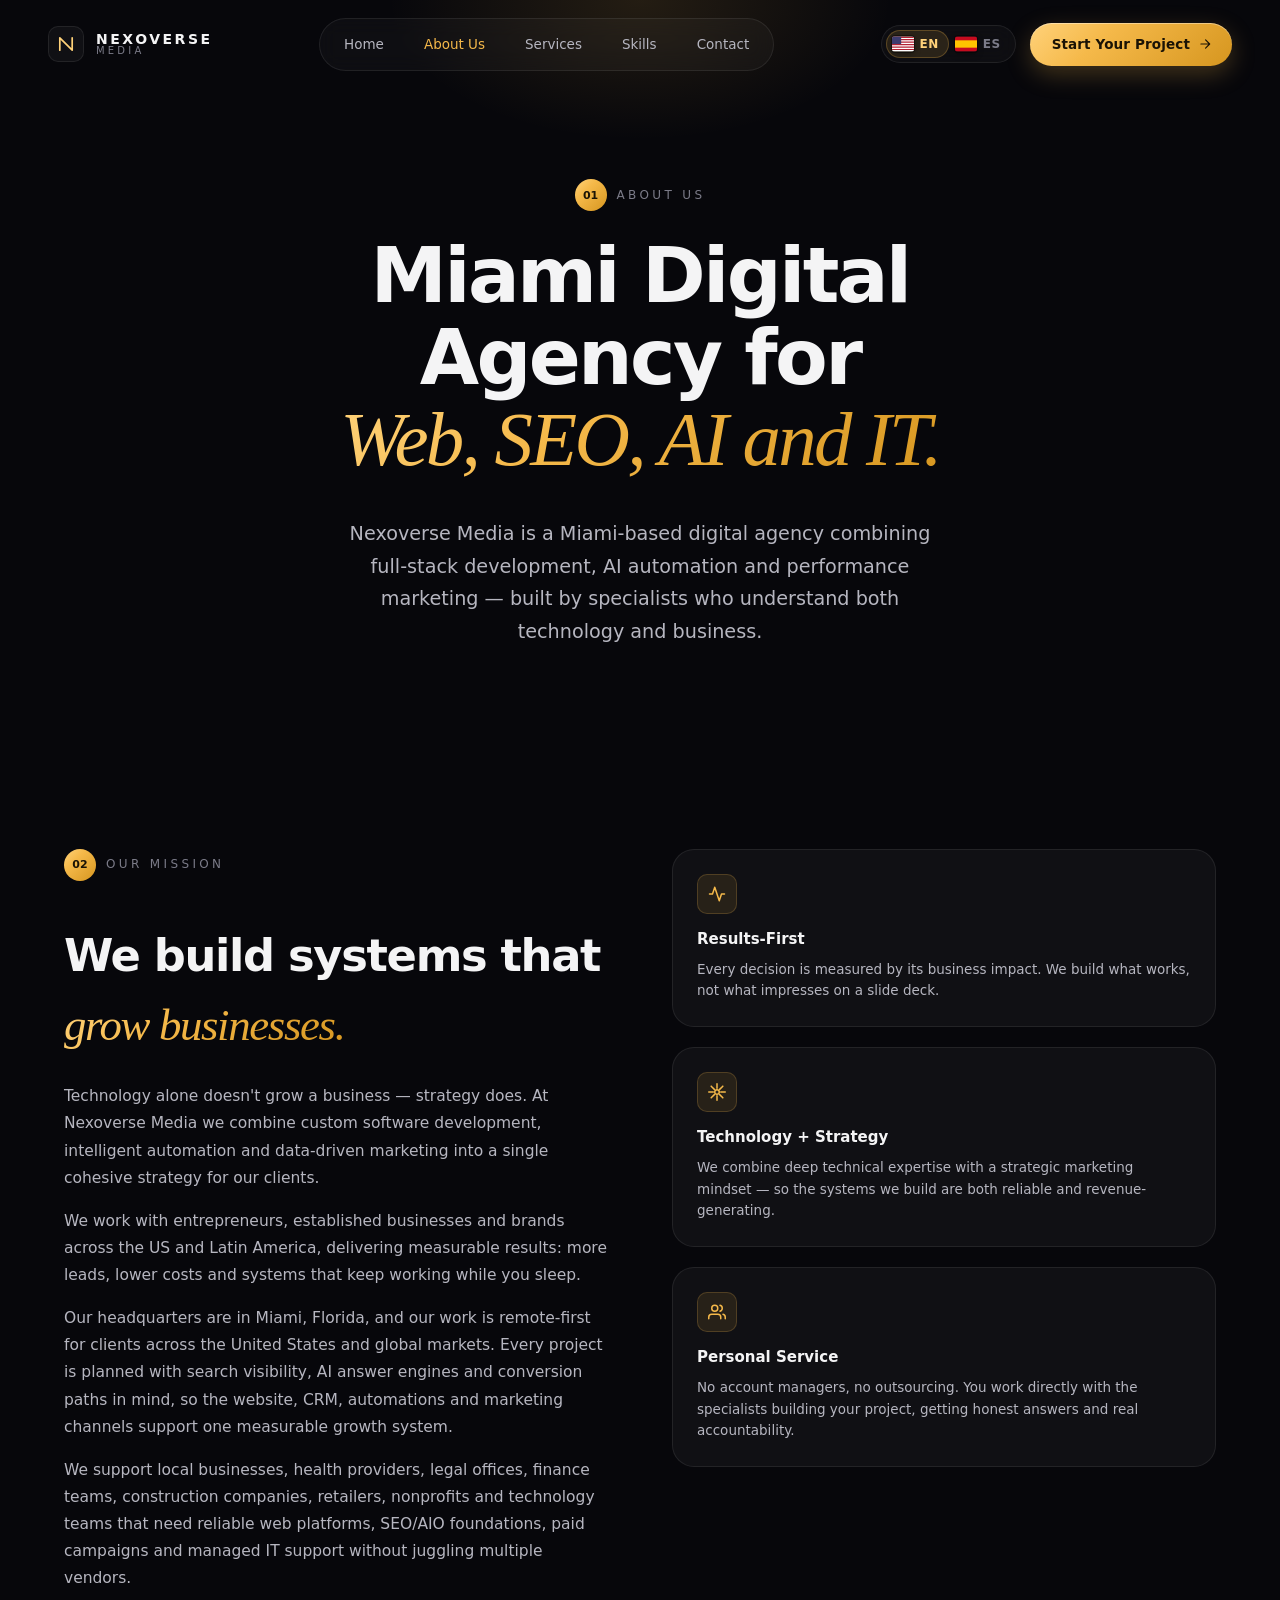
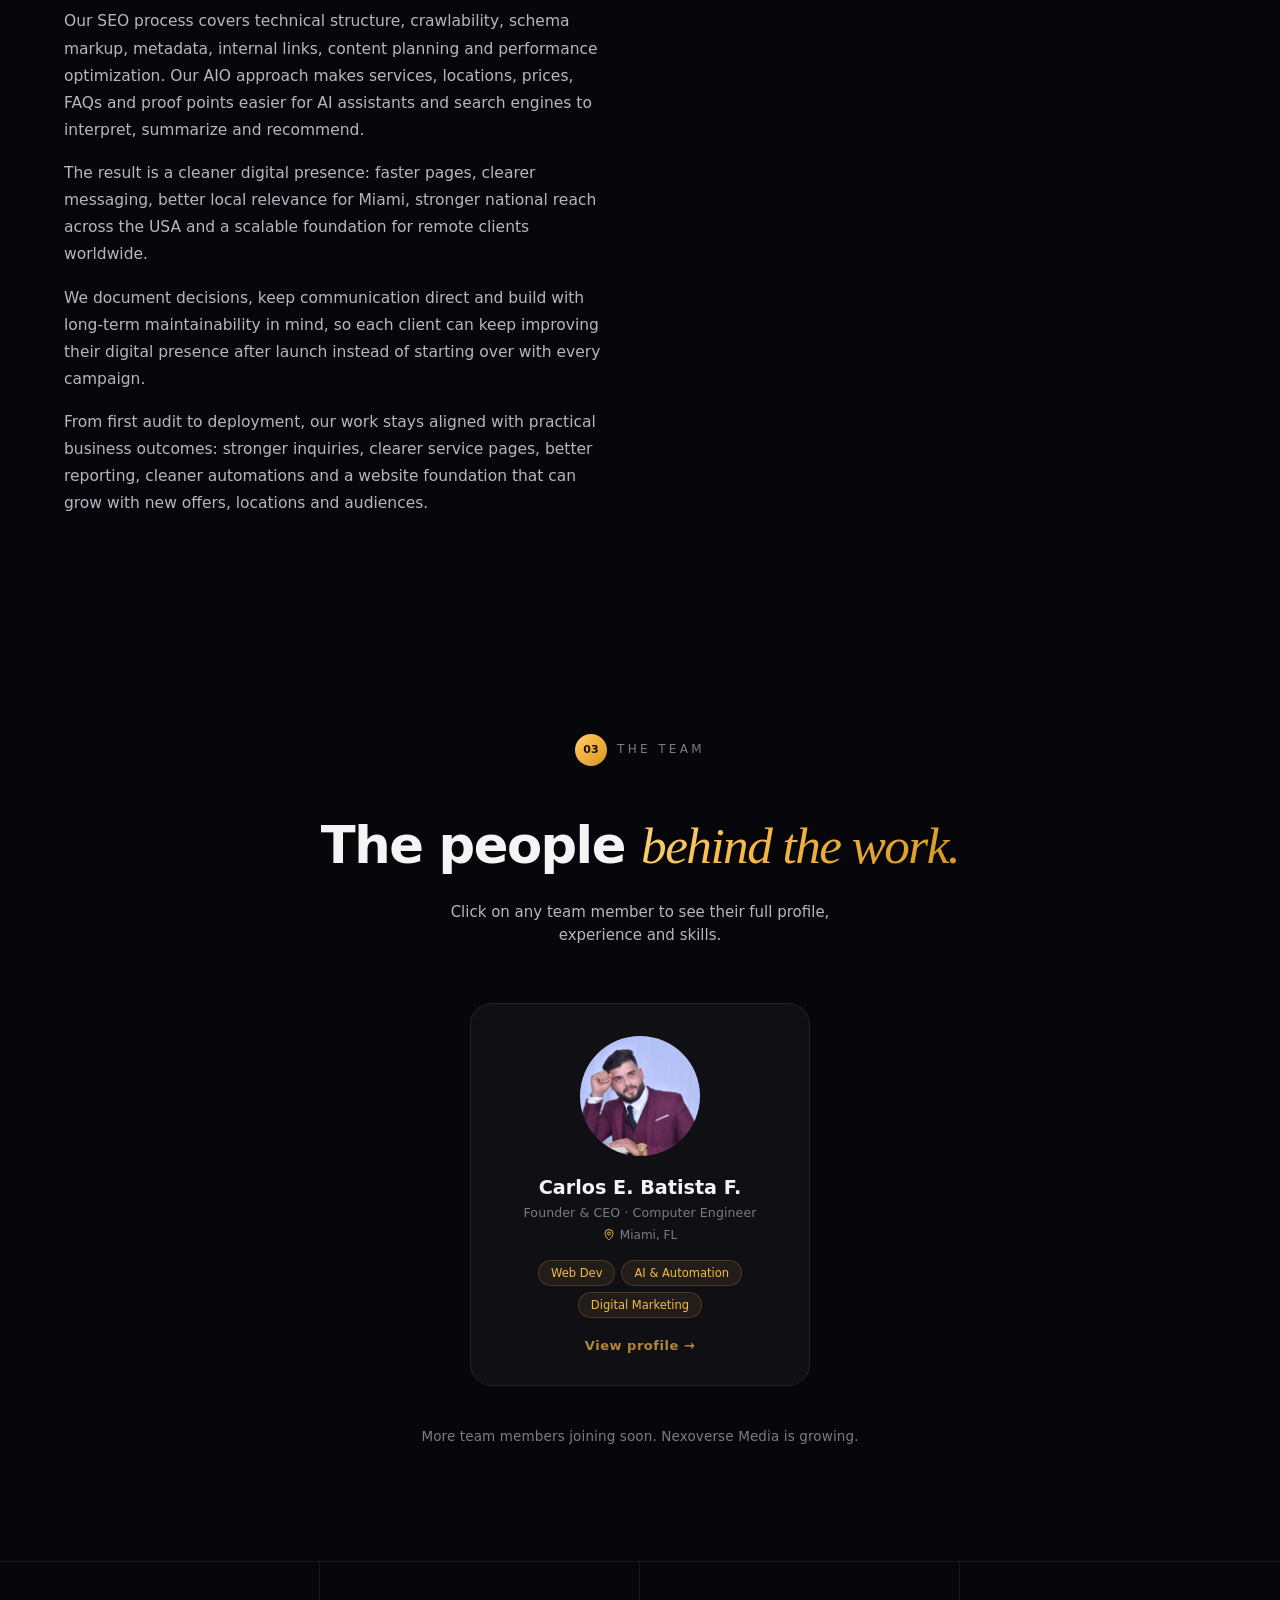
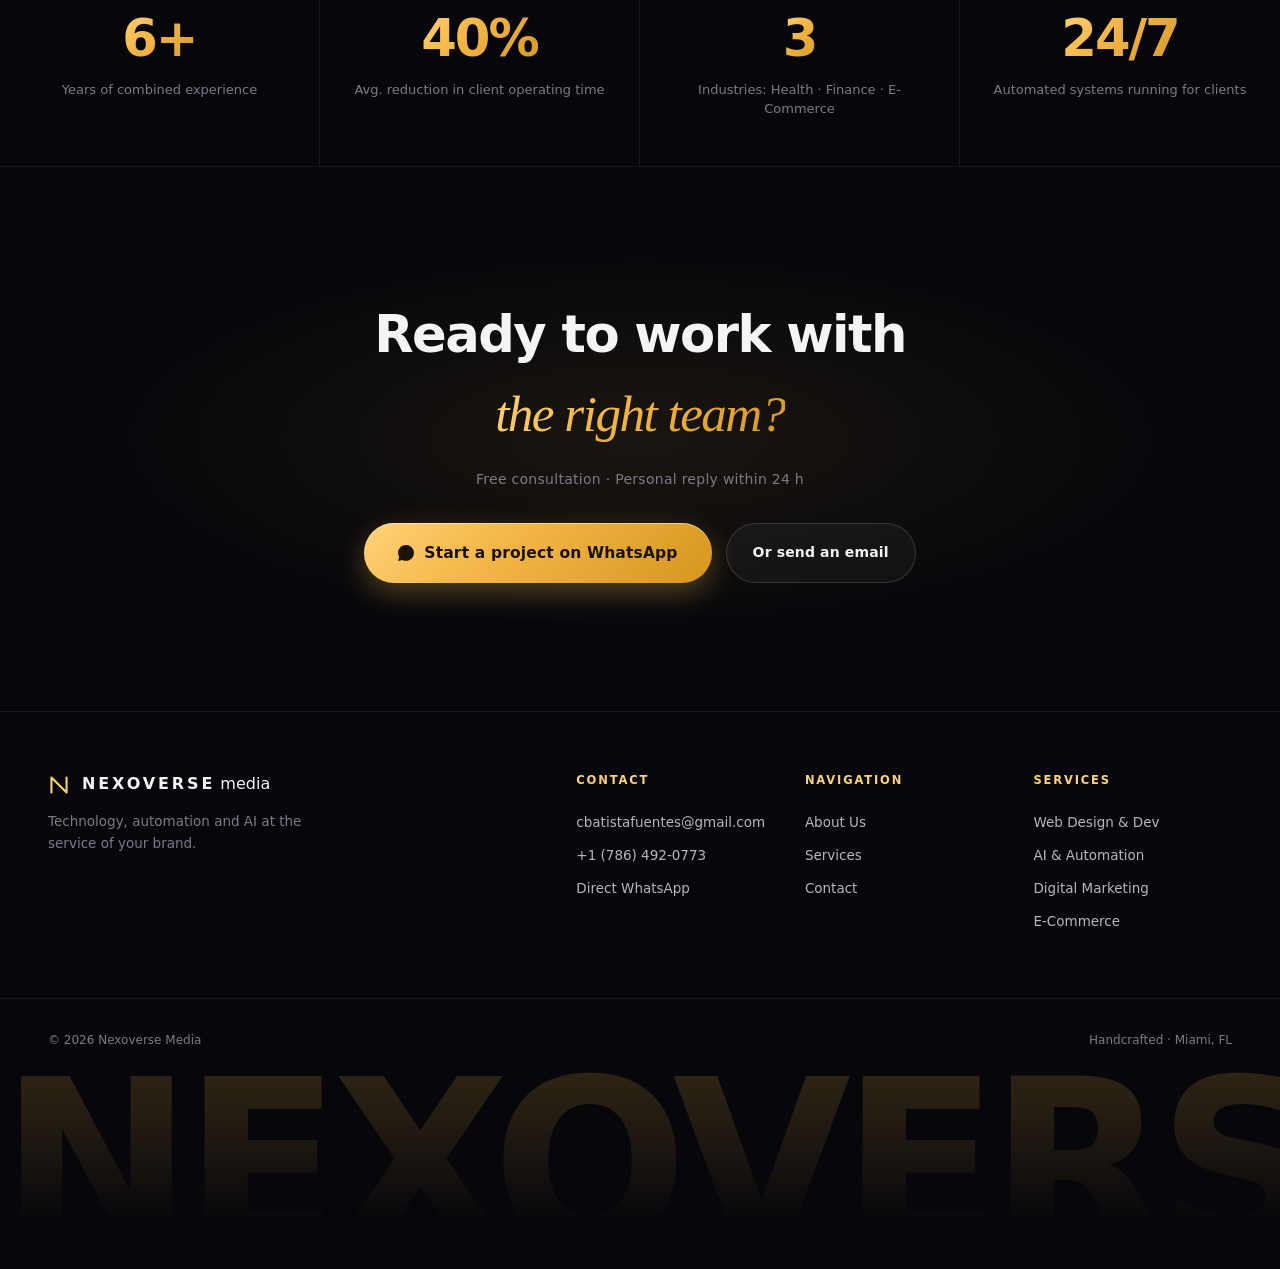
==== commit 237156e7: "Polish final SEO audit issues" ====
--- a/about.html
+++ b/about.html
@@ -21,103 +21,8 @@
 <meta name="twitter:title" content="About Nexoverse Media | Miami Web, SEO &amp; AI Automation Team" />
 <meta name="twitter:description" content="Meet Nexoverse Media, a Miami digital team building websites, SEO/AIO systems, AI automation, marketing workflows and managed IT solutions for global clients." />
 <meta name="twitter:image" content="https://nexoverse-media-portfolio.vercel.app/assets/carlos.jpg" />
-<script type="application/ld+json">
-{
-  "@context": "https://schema.org",
-  "@graph": [
-    {
-      "@type": [
-        "Organization",
-        "LocalBusiness",
-        "ProfessionalService"
-      ],
-      "@id": "https://nexoverse-media-portfolio.vercel.app/#business",
-      "name": "Nexoverse Media",
-      "url": "https://nexoverse-media-portfolio.vercel.app/",
-      "telephone": "+1-786-492-0773",
-      "email": "cbatistafuentes@gmail.com",
-      "image": "https://nexoverse-media-portfolio.vercel.app/assets/carlos.jpg",
-      "address": {
-        "@type": "PostalAddress",
-        "addressLocality": "Miami",
-        "addressRegion": "FL",
-        "addressCountry": "US"
-      },
-      "areaServed": [
-        {
-          "@type": "City",
-          "name": "Miami"
-        },
-        {
-          "@type": "State",
-          "name": "Florida"
-        },
-        {
-          "@type": "Country",
-          "name": "United States"
-        },
-        {
-          "@type": "Place",
-          "name": "Remote clients worldwide"
-        }
-      ],
-      "slogan": "Websites, automation, marketing and IT systems that grow businesses.",
-      "sameAs": []
-    },
-    {
-      "@type": "WebSite",
-      "@id": "https://nexoverse-media-portfolio.vercel.app/#website",
-      "url": "https://nexoverse-media-portfolio.vercel.app/",
-      "name": "Nexoverse Media",
-      "publisher": {
-        "@id": "https://nexoverse-media-portfolio.vercel.app/#business"
-      },
-      "inLanguage": [
-        "en-US",
-        "es-US"
-      ]
-    },
-    {
-      "@type": "AboutPage",
-      "@id": "https://nexoverse-media-portfolio.vercel.app/about#webpage",
-      "url": "https://nexoverse-media-portfolio.vercel.app/about",
-      "name": "About Nexoverse Media | Miami Web, SEO & AI Automation Team",
-      "description": "Meet Nexoverse Media, a Miami digital team building websites, SEO/AIO systems, AI automation, marketing workflows and managed IT solutions for global clients.",
-      "isPartOf": {
-        "@id": "https://nexoverse-media-portfolio.vercel.app/#website"
-      },
-      "about": {
-        "@id": "https://nexoverse-media-portfolio.vercel.app/#business"
-      },
-      "inLanguage": [
-        "en-US",
-        "es-US"
-      ]
-    },
-    {
-      "@type": "BreadcrumbList",
-      "@id": "https://nexoverse-media-portfolio.vercel.app/about#breadcrumb",
-      "itemListElement": [
-        {
-          "@type": "ListItem",
-          "position": 1,
-          "name": "Home",
-          "item": "https://nexoverse-media-portfolio.vercel.app/"
-        },
-        {
-          "@type": "ListItem",
-          "position": 2,
-          "name": "About",
-          "item": "https://nexoverse-media-portfolio.vercel.app/about"
-        }
-      ]
-    }
-  ]
-}
-</script>
-<link rel="icon" type="image/svg+xml" href="data:image/svg+xml,%3Csvg xmlns='http%3A//www.w3.org/2000/svg' viewBox='0 0 64 64'%3E%3Cdefs%3E%3ClinearGradient id='g' x1='0' y1='0' x2='64' y2='64' gradientUnits='userSpaceOnUse'%3E%3Cstop offset='0' stop-color='%23FFD27A'/%3E%3Cstop offset='1' stop-color='%23F59E0B'/%3E%3C/linearGradient%3E%3C/defs%3E%3Crect width='64' height='64' rx='14' fill='%230a0a0f'/%3E%3Cpath d='M14 50 L14 14 L50 50 L50 14' fill='none' stroke='url(%23g)' stroke-width='6' stroke-linecap='round' stroke-linejoin='round'/%3E%3C/svg%3E" />
-<link rel="preconnect" href="https://fonts.googleapis.com" /><link rel="preconnect" href="https://fonts.gstatic.com" crossorigin />
-<link href="https://fonts.googleapis.com/css2?family=Inter:wght@300;400;500;600;700;800;900&family=Space+Grotesk:wght@400;500;600;700&family=Instrument+Serif:ital@0;1&display=swap" rel="stylesheet" />
+<script type="application/ld+json">{"@context":"https://schema.org","@graph":[{"@type":["Organization","LocalBusiness","ProfessionalService"],"@id":"https://nexoverse-media-portfolio.vercel.app/#business","name":"Nexoverse Media","url":"https://nexoverse-media-portfolio.vercel.app/","telephone":"+1-786-492-0773","email":"cbatistafuentes@gmail.com","image":"https://nexoverse-media-portfolio.vercel.app/assets/carlos.jpg","address":{"@type":"PostalAddress","addressLocality":"Miami","addressRegion":"FL","addressCountry":"US"},"areaServed":[{"@type":"City","name":"Miami"},{"@type":"State","name":"Florida"},{"@type":"Country","name":"United States"},{"@type":"Place","name":"Remote clients worldwide"}],"slogan":"Websites, automation, marketing and IT systems that grow businesses.","sameAs":[]},{"@type":"WebSite","@id":"https://nexoverse-media-portfolio.vercel.app/#website","url":"https://nexoverse-media-portfolio.vercel.app/","name":"Nexoverse Media","publisher":{"@id":"https://nexoverse-media-portfolio.vercel.app/#business"},"inLanguage":["en-US","es-US"]},{"@type":"AboutPage","@id":"https://nexoverse-media-portfolio.vercel.app/about#webpage","url":"https://nexoverse-media-portfolio.vercel.app/about","name":"About Nexoverse Media | Miami Web, SEO & AI Automation Team","description":"Meet Nexoverse Media, a Miami digital team building websites, SEO/AIO systems, AI automation, marketing workflows and managed IT solutions for global clients.","isPartOf":{"@id":"https://nexoverse-media-portfolio.vercel.app/#website"},"about":{"@id":"https://nexoverse-media-portfolio.vercel.app/#business"},"inLanguage":["en-US","es-US"]},{"@type":"BreadcrumbList","@id":"https://nexoverse-media-portfolio.vercel.app/about#breadcrumb","itemListElement":[{"@type":"ListItem","position":1,"name":"Home","item":"https://nexoverse-media-portfolio.vercel.app/"},{"@type":"ListItem","position":2,"name":"About","item":"https://nexoverse-media-portfolio.vercel.app/about"}]}]}</script>
+<link rel="icon" type="image/svg+xml" href="/favicon.svg" />
 <link rel="stylesheet" href="styles.min.css" /><link rel="stylesheet" href="about.min.css" />
 </head>
 <body>
@@ -144,7 +49,7 @@
   </nav>
   <div class="nav__right">
     <div class="langswitch" role="group"><button class="langswitch__btn" data-lang="en"><span class="langswitch__flag" aria-hidden="true"><svg viewBox="0 0 36 24"><rect width="36" height="24" fill="#fff"/><path d="M0 0h36v2H0zm0 4h36v2H0zm0 4h36v2H0zm0 4h36v2H0zm0 4h36v2H0zm0 4h36v2H0z" fill="#b22234"/><rect width="15" height="12" fill="#3c3b6e"/></svg></span><span>EN</span></button><button class="langswitch__btn" data-lang="es"><span class="langswitch__flag" aria-hidden="true"><svg viewBox="0 0 36 24"><rect width="36" height="24" fill="#c60b1e"/><rect y="6" width="36" height="12" fill="#ffc400"/></svg></span><span>ES</span></button></div>
-    <a href="https://wa.me/17864920773" target="_blank" rel="noopener" class="nav__cta" data-wa="nav.wa.msg"><span data-i18n="nav.cta">Let's talk</span><svg viewBox="0 0 24 24" fill="none"><path d="M5 12h14M13 5l7 7-7 7" stroke="currentColor" stroke-width="2" stroke-linecap="round" stroke-linejoin="round"/></svg></a>
+    <a href="/#contact" class="nav__cta" data-wa="nav.wa.msg"><span data-i18n="nav.cta">Start Your Project</span><svg viewBox="0 0 24 24" fill="none"><path d="M5 12h14M13 5l7 7-7 7" stroke="currentColor" stroke-width="2" stroke-linecap="round" stroke-linejoin="round"/></svg></a>
   </div>
   <button class="nav__burger" id="burger" aria-label="Menu"><span></span><span></span></button>
 </header>
@@ -159,7 +64,7 @@
       </button>
       <a href="/#contact" data-i18n="nav.contact">Contact</a>
       <div class="langswitch langswitch--mobile" role="group"><button class="langswitch__btn" data-lang="en"><span class="langswitch__flag" aria-hidden="true"><svg viewBox="0 0 36 24"><rect width="36" height="24" fill="#fff"/><path d="M0 0h36v2H0zm0 4h36v2H0zm0 4h36v2H0zm0 4h36v2H0zm0 4h36v2H0zm0 4h36v2H0z" fill="#b22234"/><rect width="15" height="12" fill="#3c3b6e"/></svg></span><span>English</span></button><button class="langswitch__btn" data-lang="es"><span class="langswitch__flag" aria-hidden="true"><svg viewBox="0 0 36 24"><rect width="36" height="24" fill="#c60b1e"/><rect y="6" width="36" height="12" fill="#ffc400"/></svg></span><span>Español</span></button></div>
-      <a href="https://wa.me/17864920773" target="_blank" rel="noopener" class="mmenu__cta" data-wa="nav.wa.msg" data-i18n="nav.cta">Let's talk →</a>
+      <a href="/#contact" class="mmenu__cta" data-wa="nav.wa.msg" data-i18n="nav.cta">Start Your Project</a>
     </div>
     <div class="mmenu__panel mmenu__panel--services">
       <button class="mmenu__back" id="mmenuBack">
@@ -200,6 +105,12 @@
       <h2 data-i18n-html="about.mission.title">We build systems that <em>grow businesses.</em></h2>
       <p data-i18n="about.mission.p1">Technology alone doesn't grow a business — strategy does. At Nexoverse Media we combine custom software development, intelligent automation and data-driven marketing into a single cohesive strategy for our clients.</p>
       <p data-i18n="about.mission.p2">We work with entrepreneurs, established businesses and brands across the US and Latin America, delivering measurable results: more leads, lower costs and systems that keep working while you sleep.</p>
+      <p data-i18n="about.mission.p3">Our headquarters are in Miami, Florida, and our work is remote-first for clients across the United States and global markets. Every project is planned with search visibility, AI answer engines and conversion paths in mind, so the website, CRM, automations and marketing channels support one measurable growth system.</p>
+      <p data-i18n="about.mission.p4">We support local businesses, health providers, legal offices, finance teams, construction companies, retailers, nonprofits and technology teams that need reliable web platforms, SEO/AIO foundations, paid campaigns and managed IT support without juggling multiple vendors.</p>
+      <p data-i18n="about.mission.p5">Our SEO process covers technical structure, crawlability, schema markup, metadata, internal links, content planning and performance optimization. Our AIO approach makes services, locations, prices, FAQs and proof points easier for AI assistants and search engines to interpret, summarize and recommend.</p>
+      <p data-i18n="about.mission.p6">The result is a cleaner digital presence: faster pages, clearer messaging, better local relevance for Miami, stronger national reach across the USA and a scalable foundation for remote clients worldwide.</p>
+      <p data-i18n="about.mission.p7">We document decisions, keep communication direct and build with long-term maintainability in mind, so each client can keep improving their digital presence after launch instead of starting over with every campaign.</p>
+      <p data-i18n="about.mission.p8">From first audit to deployment, our work stays aligned with practical business outcomes: stronger inquiries, clearer service pages, better reporting, cleaner automations and a website foundation that can grow with new offers, locations and audiences.</p>
     </div>
     <div class="about-mission__values">
       <div class="about-mission__val"><div class="about-mission__val-icon"><svg viewBox="0 0 24 24" fill="none"><polyline points="22 12 18 12 15 21 9 3 6 12 2 12" stroke="currentColor" stroke-width="2" stroke-linecap="round" stroke-linejoin="round"/></svg></div><h4 data-i18n="about.val1.title">Results-First</h4><p data-i18n="about.val1.desc">Every decision is measured by its business impact. We build what works, not what impresses on a slide deck.</p></div>
@@ -257,7 +168,7 @@
     <h2 data-i18n-html="about.cta.title">Ready to work with <em>the right team?</em></h2>
     <p data-i18n="about.cta.sub">Free consultation · Personal reply within 24 h</p>
     <div class="about-cta__btns">
-      <a href="https://wa.me/17864920773" target="_blank" rel="noopener" class="btn btn--primary btn--xl" data-wa="about.wa.msg"><svg viewBox="0 0 24 24" fill="currentColor"><path d="M.057 24l1.687-6.163a11.867 11.867 0 01-1.587-5.946C.16 5.335 5.495 0 12.05 0a11.817 11.817 0 018.413 3.488 11.824 11.824 0 013.48 8.414c-.003 6.557-5.338 11.892-11.893 11.892a11.9 11.9 0 01-5.688-1.448L.057 24z"/></svg><span data-i18n="about.cta.btn">Start a project on WhatsApp</span></a>
+      <a href="/#contact" class="btn btn--primary btn--xl" data-wa="about.wa.msg"><svg viewBox="0 0 24 24" fill="currentColor"><path d="M.057 24l1.687-6.163a11.867 11.867 0 01-1.587-5.946C.16 5.335 5.495 0 12.05 0a11.817 11.817 0 018.413 3.488 11.824 11.824 0 013.48 8.414c-.003 6.557-5.338 11.892-11.893 11.892a11.9 11.9 0 01-5.688-1.448L.057 24z"/></svg><span data-i18n="about.cta.btn">Start a project on WhatsApp</span></a>
       <a href="mailto:cbatistafuentes@gmail.com" class="btn btn--ghost" data-i18n="about.cta.email">Or send an email</a>
     </div>
   </div>
@@ -275,14 +186,14 @@
 </aside>
 
 <!-- ============ FOOTER ============ -->
-<footer class="footer"><div class="footer__inner"><div class="footer__brand"><div class="footer__logo"><svg viewBox="0 0 32 32" fill="none"><path d="M5 27 L5 5 L27 27 L27 5" stroke="url(#gx2)" stroke-width="3" stroke-linecap="round" stroke-linejoin="round"/><defs><linearGradient id="gx2" x1="0" y1="0" x2="32" y2="32"><stop offset="0" stop-color="#FFD27A"/><stop offset="1" stop-color="#F59E0B"/></linearGradient></defs></svg><span><strong>NEXOVERSE</strong> media</span></div><p data-i18n="footer.tagline">Technology, automation and AI at the service of your brand.</p></div><div class="footer__cols"><div><h5 data-i18n="footer.contact.title">Contact</h5><a href="mailto:cbatistafuentes@gmail.com">cbatistafuentes@gmail.com</a><a href="tel:+17864920773">+1 (786) 492-0773</a><a href="https://wa.me/17864920773" target="_blank" rel="noopener" data-i18n="footer.contact.wa">Direct WhatsApp</a></div><div><h5 data-i18n="footer.nav.title">Navigation</h5><a href="/about" data-i18n="nav.about">About Us</a><a href="/#services" data-i18n="nav.services">Services</a><a href="/#contact" data-i18n="nav.contact">Contact</a></div><div><h5 data-i18n="footer.services.title">Services</h5><a href="/services/web-design" data-i18n="nav.dd.web">Web Design & Dev</a><a href="/services/ai-automation" data-i18n="nav.dd.ai">AI & Automation</a><a href="/services/digital-marketing" data-i18n="nav.dd.mkt">Digital Marketing</a><a href="/services/ecommerce" data-i18n="nav.dd.ecom">E-Commerce</a></div></div></div><div class="footer__bottom"><span>© <span id="yr">2026</span> Nexoverse Media</span><span data-i18n="footer.built">Handcrafted · Miami, FL</span></div><div class="footer__giant" aria-hidden="true">NEXOVERSE</div></footer>
+<footer class="footer"><div class="footer__inner"><div class="footer__brand"><div class="footer__logo"><svg viewBox="0 0 32 32" fill="none"><path d="M5 27 L5 5 L27 27 L27 5" stroke="url(#gx2)" stroke-width="3" stroke-linecap="round" stroke-linejoin="round"/><defs><linearGradient id="gx2" x1="0" y1="0" x2="32" y2="32"><stop offset="0" stop-color="#FFD27A"/><stop offset="1" stop-color="#F59E0B"/></linearGradient></defs></svg><span><strong>NEXOVERSE</strong> media</span></div><p data-i18n="footer.tagline">Technology, automation and AI at the service of your brand.</p></div><div class="footer__cols"><div><h5 data-i18n="footer.contact.title">Contact</h5><a href="mailto:cbatistafuentes@gmail.com">cbatistafuentes@gmail.com</a><a href="tel:+17864920773">+1 (786) 492-0773</a><a href="/#contact" data-i18n="footer.contact.wa">Direct WhatsApp</a></div><div><h5 data-i18n="footer.nav.title">Navigation</h5><a href="/about" data-i18n="nav.about">About Us</a><a href="/#services" data-i18n="nav.services">Services</a><a href="/#contact" data-i18n="nav.contact">Contact</a></div><div><h5 data-i18n="footer.services.title">Services</h5><a href="/services/web-design" data-i18n="nav.dd.web">Web Design & Dev</a><a href="/services/ai-automation" data-i18n="nav.dd.ai">AI & Automation</a><a href="/services/digital-marketing" data-i18n="nav.dd.mkt">Digital Marketing</a><a href="/services/ecommerce" data-i18n="nav.dd.ecom">E-Commerce</a></div></div></div><div class="footer__bottom"><span>© <span id="yr">2026</span> Nexoverse Media</span><span data-i18n="footer.built">Handcrafted · Miami, FL</span></div><div class="footer__giant" aria-hidden="true">NEXOVERSE</div></footer>
 
 <script>
 /* ---- i18n ---- */
 const I18N = {
   en: {
     'nav.home': 'Home', 'nav.about': 'About Us', 'nav.services': 'Services', 'nav.skills': 'Skills',
-    'nav.experience': 'Experience', 'nav.contact': 'Contact', 'nav.cta': "Let's talk",
+    'nav.experience': 'Experience', 'nav.contact': 'Contact', 'nav.cta': 'Start Your Project',
     'nav.dd.web': 'Web Design & Dev', 'nav.dd.ai': 'AI & Automation',
     'nav.dd.mkt': 'Digital Marketing', 'nav.dd.seo': 'SEO & AIO',
     'nav.dd.gads': 'Google Ads', 'nav.dd.social': 'Social Media Marketing',
@@ -295,6 +206,12 @@
     'about.mission.title': 'We build systems that <em>grow businesses.</em>',
     'about.mission.p1': "Technology alone doesn't grow a business — strategy does. At Nexoverse Media we combine custom software development, intelligent automation and data-driven marketing into a single cohesive strategy for our clients.",
     'about.mission.p2': 'We work with entrepreneurs, established businesses and brands across the US and Latin America, delivering measurable results: more leads, lower costs and systems that keep working while you sleep.',
+    'about.mission.p3': 'Our headquarters are in Miami, Florida, and our work is remote-first for clients across the United States and global markets. Every project is planned with search visibility, AI answer engines and conversion paths in mind, so the website, CRM, automations and marketing channels support one measurable growth system.',
+    'about.mission.p4': 'We support local businesses, health providers, legal offices, finance teams, construction companies, retailers, nonprofits and technology teams that need reliable web platforms, SEO/AIO foundations, paid campaigns and managed IT support without juggling multiple vendors.',
+    'about.mission.p5': 'Our SEO process covers technical structure, crawlability, schema markup, metadata, internal links, content planning and performance optimization. Our AIO approach makes services, locations, prices, FAQs and proof points easier for AI assistants and search engines to interpret, summarize and recommend.',
+    'about.mission.p6': 'The result is a cleaner digital presence: faster pages, clearer messaging, better local relevance for Miami, stronger national reach across the USA and a scalable foundation for remote clients worldwide.',
+    'about.mission.p7': 'We document decisions, keep communication direct and build with long-term maintainability in mind, so each client can keep improving their digital presence after launch instead of starting over with every campaign.',
+    'about.mission.p8': 'From first audit to deployment, our work stays aligned with practical business outcomes: stronger inquiries, clearer service pages, better reporting, cleaner automations and a website foundation that can grow with new offers, locations and audiences.',
     'about.val1.title': 'Results-First', 'about.val1.desc': "Every decision is measured by its business impact. We build what works, not what impresses on a slide deck.",
     'about.val2.title': 'Technology + Strategy', 'about.val2.desc': 'We combine deep technical expertise with a strategic marketing mindset — so the systems we build are both reliable and revenue-generating.',
     'about.val3.title': 'Personal Service', 'about.val3.desc': "No account managers, no outsourcing. You work directly with the specialists building your project, getting honest answers and real accountability.",
@@ -320,7 +237,7 @@
   },
   es: {
     'nav.home': 'Inicio', 'nav.about': 'Nosotros', 'nav.services': 'Servicios', 'nav.skills': 'Habilidades',
-    'nav.experience': 'Experiencia', 'nav.contact': 'Contacto', 'nav.cta': 'Hablemos',
+    'nav.experience': 'Experiencia', 'nav.contact': 'Contacto', 'nav.cta': 'Iniciar proyecto',
     'nav.dd.web': 'Diseño Web & Dev', 'nav.dd.ai': 'IA & Automatización',
     'nav.dd.mkt': 'Marketing Digital', 'nav.dd.seo': 'SEO & AIO',
     'nav.dd.gads': 'Google Ads', 'nav.dd.social': 'Marketing en Redes',
@@ -468,7 +385,7 @@
       <h3 class="drawer-section-title">${p.expTitle}</h3>
       <div class="drawer-exp">${expHtml}</div>
       <div class="drawer-profile__ctas">
-        <a href="https://wa.me/17864920773?text=${encodeURIComponent(p.ctaWa)}" target="_blank" rel="noopener" class="btn btn--primary">
+        <a href="/#contact" class="btn btn--primary">
           <svg viewBox="0 0 24 24" fill="currentColor" width="18" height="18"><path d="M.057 24l1.687-6.163a11.867 11.867 0 01-1.587-5.946C.16 5.335 5.495 0 12.05 0a11.817 11.817 0 018.413 3.488 11.824 11.824 0 013.48 8.414c-.003 6.557-5.338 11.892-11.893 11.892a11.9 11.9 0 01-5.688-1.448L.057 24z"/></svg>
           WhatsApp
         </a>
--- a/styles.min.css
+++ b/styles.min.css
@@ -1 +1 @@
-:root{--bg:#07070b;--bg-2:#0c0c14;--surface:rgba(255, 255, 255, 0.04);--surface-2:rgba(255, 255, 255, 0.06);--line:rgba(255, 255, 255, 0.08);--line-strong:rgba(255, 255, 255, 0.14);--ink:#f4f4f5;--ink-soft:#b6b6c0;--ink-mute:#7b7b88;--gold:#f5b94a;--gold-2:#ffd27a;--gold-3:#d6961f;--accent-grad:linear-gradient(135deg, #ffd27a 0%, #f5b94a 35%, #d6961f 100%);--accent-grad-2:linear-gradient(135deg, #ffe9b8 0%, #f5b94a 50%, #b16d00 100%);--green:#25d366;--blue:#5eead4;--radius:22px;--radius-sm:14px;--ease:cubic-bezier(.22,.61,.36,1);--container:1320px}*{box-sizing:border-box}::selection{background:var(--gold);color:#1a1305}body,html{margin:0;padding:0;background:var(--bg);color:var(--ink);font-family:Inter,system-ui,-apple-system,BlinkMacSystemFont,sans-serif;font-size:16px;line-height:1.55;-webkit-font-smoothing:antialiased;-moz-osx-font-smoothing:grayscale;text-rendering:optimizeLegibility;overflow-x:hidden;scroll-behavior:smooth}body.is-loading{overflow:hidden}a{color:inherit;text-decoration:none}img{max-width:100%;display:block}ol,ul{list-style:none;padding:0;margin:0}button{font-family:inherit;cursor:pointer;border:0;background:0 0;color:inherit}.preloader{position:fixed;inset:0;background:var(--bg);z-index:9999;display:grid;place-items:center;transition:opacity .6s var(--ease),visibility .6s var(--ease)}.preloader.is-done{opacity:0;visibility:hidden}.preloader__inner{width:min(640px,80vw);text-align:center}.preloader__logo{display:flex;align-items:center;justify-content:center;gap:16px;font-family:'Space Grotesk',sans-serif;font-weight:700;letter-spacing:.3em;font-size:clamp(14px, 1.5vw, 18px);color:var(--ink-soft);margin-bottom:28px}.preloader__x{display:inline-grid;place-items:center;width:42px;height:42px;border-radius:50%;background:var(--accent-grad);box-shadow:0 8px 32px rgba(245,185,74,.4)}.preloader__x svg{width:22px;height:22px}.preloader__sep{width:32px;height:1px;background:linear-gradient(90deg,transparent,var(--ink-mute),transparent)}.preloader__bar{width:100%;height:2px;background:rgba(255,255,255,.06);border-radius:2px;overflow:hidden}.preloader__bar span{display:block;height:100%;width:0%;background:var(--accent-grad);transition:width .15s linear}.preloader__counter{margin-top:14px;font-family:'Space Grotesk',sans-serif;font-weight:500;color:var(--ink-mute);font-variant-numeric:tabular-nums}.bg-fx{position:fixed;inset:0;z-index:-1;overflow:hidden;pointer-events:none}.bg-grid{position:absolute;inset:0;background-image:linear-gradient(rgba(255,255,255,.025) 1px,transparent 1px),linear-gradient(90deg,rgba(255,255,255,.025) 1px,transparent 1px);background-size:60px 60px;mask-image:radial-gradient(ellipse at 50% 30%,#000 30%,transparent 80%);-webkit-mask-image:radial-gradient(ellipse at 50% 30%,#000 30%,transparent 80%)}.bg-aurora{position:absolute;width:50vw;height:50vw;border-radius:50%;filter:blur(120px);opacity:.55;animation:float 18s var(--ease) infinite alternate}.bg-aurora--1{top:-10%;left:-10%;background:radial-gradient(circle,#ffd27a55,transparent 60%)}.bg-aurora--2{bottom:-20%;right:-10%;background:radial-gradient(circle,#d6961f33,transparent 65%);animation-delay:-6s}.bg-aurora--3{top:40%;left:30%;width:30vw;height:30vw;background:radial-gradient(circle,#5eead422,transparent 70%);animation-delay:-12s}.bg-noise{position:absolute;inset:0;background-image:url("data:image/svg+xml,%3Csvg viewBox='0 0 200 200' xmlns='http://www.w3.org/2000/svg'%3E%3Cfilter id='n'%3E%3CfeTurbulence type='fractalNoise' baseFrequency='0.85' numOctaves='2' stitchTiles='stitch'/%3E%3C/filter%3E%3Crect width='100%25' height='100%25' filter='url(%23n)' opacity='0.6'/%3E%3C/svg%3E");opacity:.045;mix-blend-mode:overlay}@keyframes float{0%{transform:translate(0,0) scale(1)}100%{transform:translate(8vw,5vh) scale(1.2)}}.nav{position:fixed;top:0;left:0;right:0;z-index:100;display:flex;align-items:center;justify-content:space-between;gap:24px;padding:18px clamp(20px,4vw,48px);transition:all .35s var(--ease)}.nav.is-scrolled{backdrop-filter:blur(14px) saturate(160%);-webkit-backdrop-filter:blur(14px) saturate(160%);background:rgba(7,7,11,.7);border-bottom:1px solid var(--line);padding-top:12px;padding-bottom:12px}.nav__brand{display:flex;align-items:center;gap:12px;font-family:'Space Grotesk',sans-serif}.nav__brand-mark{width:36px;height:36px;display:grid;place-items:center;background:rgba(255,255,255,.04);border:1px solid var(--line);border-radius:10px;transition:transform .4s var(--ease)}.nav__brand:hover .nav__brand-mark{transform:rotate(180deg)}.nav__brand-mark svg{width:18px;height:18px}.nav__brand-text{display:flex;flex-direction:column;line-height:1}.nav__brand-text strong{font-size:14px;letter-spacing:.18em;font-weight:700}.nav__brand-text em{font-style:normal;font-size:10px;letter-spacing:.32em;color:var(--ink-mute);text-transform:uppercase}.nav__links{display:flex;align-items:center;gap:4px;background:rgba(255,255,255,.03);border:1px solid var(--line);padding:6px;border-radius:100px;backdrop-filter:blur(10px)}.nav__links a{padding:9px 18px;font-size:13.5px;font-weight:500;color:var(--ink-soft);border-radius:100px;transition:all .25s var(--ease);position:relative}.nav__links a:hover{color:var(--ink);background:rgba(255,255,255,.05)}.has-dropdown{position:relative}.has-dropdown>a{display:inline-flex!important;align-items:center;gap:5px}.has-dropdown>a .chev{width:10px;height:10px;transition:transform .2s}.has-dropdown:focus-within>a .chev,.has-dropdown:hover>a .chev{transform:rotate(180deg)}.nav__dropdown{position:absolute;top:100%;left:50%;transform:translateX(-50%) translateY(-6px);min-width:240px;padding-top:14px;background:0 0;opacity:0;pointer-events:none;transition:opacity .2s var(--ease),transform .2s var(--ease);z-index:200}.nav__dropdown::before{content:'';position:absolute;inset:14px 0 0 0;background:rgba(10,10,18,.96);backdrop-filter:blur(24px);-webkit-backdrop-filter:blur(24px);border:1px solid var(--line-strong);border-radius:var(--radius-sm);z-index:-1}.has-dropdown:focus-within .nav__dropdown,.has-dropdown:hover .nav__dropdown{opacity:1;pointer-events:auto;transform:translateX(-50%) translateY(0)}.nav__dropdown a{display:flex!important;align-items:center;gap:10px;padding:10px 14px;border-radius:9px;font-size:13.5px!important;color:var(--ink-soft)!important;transition:background .15s,color .15s;background:0 0}.nav__dropdown a:hover{background:var(--surface-2);color:var(--ink)!important}.nav__dropdown a svg{width:16px;height:16px;flex-shrink:0;opacity:.7}.nav__right{display:flex;align-items:center;gap:14px}.langswitch{display:inline-flex;align-items:center;background:rgba(255,255,255,.03);border:1px solid var(--line);padding:4px;border-radius:100px;backdrop-filter:blur(10px)}.langswitch__btn{display:inline-flex;align-items:center;gap:6px;padding:6px 10px 6px 6px;border-radius:100px;font-family:'Space Grotesk',sans-serif;font-size:12px;font-weight:600;color:var(--ink-mute);letter-spacing:.04em;transition:all .25s var(--ease);cursor:pointer}.langswitch__btn:hover{color:var(--ink)}.langswitch__btn.is-active{background:rgba(245,185,74,.12);color:var(--gold-2);box-shadow:inset 0 0 0 1px rgba(245,185,74,.25)}.langswitch__flag{display:inline-flex;width:22px;height:16px;border-radius:3px;overflow:hidden;flex-shrink:0;box-shadow:0 0 0 1px rgba(0,0,0,.4),0 2px 6px rgba(0,0,0,.4)}.langswitch__flag svg{width:100%;height:100%;display:block}.langswitch--mobile{flex-direction:row;gap:6px;padding:6px;margin-top:12px}.langswitch--mobile .langswitch__btn{padding:8px 14px 8px 10px;font-size:14px}.langswitch--mobile .langswitch__flag{width:28px;height:20px}.nav__cta{display:inline-flex;align-items:center;gap:8px;padding:11px 20px 11px 22px;border-radius:100px;background:var(--accent-grad);color:#1a1305;font-weight:600;font-size:13.5px;letter-spacing:.01em;box-shadow:0 8px 24px rgba(245,185,74,.25),inset 0 1px 0 rgba(255,255,255,.4);transition:transform .35s var(--ease),box-shadow .35s var(--ease)}.nav__cta:hover{box-shadow:0 12px 36px rgba(245,185,74,.4),inset 0 1px 0 rgba(255,255,255,.4)}.nav__cta svg{width:14px;height:14px}.nav__burger{display:none;width:40px;height:40px;flex-direction:column;gap:5px;justify-content:center;align-items:center}.nav__burger span{width:22px;height:2px;background:var(--ink);border-radius:2px;transition:all .3s var(--ease)}.nav__burger.is-open span:first-child{transform:translateY(3.5px) rotate(45deg)}.nav__burger.is-open span:last-child{transform:translateY(-3.5px) rotate(-45deg)}.mmenu{position:fixed;top:0;right:0;bottom:0;left:0;background:rgba(7,7,11,.95);backdrop-filter:blur(20px);z-index:90;display:none;overflow:hidden;opacity:0;pointer-events:none;transition:opacity .35s var(--ease)}.mmenu.is-open{opacity:1;pointer-events:all}.mmenu__panels{position:absolute;top:0;left:0;display:flex;width:200%;height:100%;transition:transform .35s var(--ease)}.mmenu__panels.is-sub{transform:translateX(-50%)}.mmenu__panel{width:50%;height:100%;display:flex;flex-direction:column;justify-content:center;align-items:center;gap:20px;font-size:22px;font-family:'Space Grotesk',sans-serif;font-weight:600;padding:48px 24px;overflow-y:auto;box-sizing:border-box}.mmenu__panel a{color:var(--ink);padding:8px 0}.mmenu__cta{color:var(--gold-2)!important}.mmenu__has-sub{display:flex;align-items:center;gap:8px;background:0 0;border:none;color:var(--ink);font-size:22px;font-family:'Space Grotesk',sans-serif;font-weight:600;cursor:pointer;padding:8px 0}.mmenu__has-sub svg{width:18px;height:18px;flex-shrink:0;opacity:.6}.mmenu__back{display:flex;align-items:center;gap:6px;background:0 0;border:none;color:var(--gold-2);font-size:15px;font-family:'Space Grotesk',sans-serif;font-weight:600;cursor:pointer;padding:8px 0;align-self:flex-start;margin-bottom:12px;letter-spacing:.02em}.mmenu__back svg{width:16px;height:16px}.mmenu__panel--services .mmenu__heading{font-size:13px;letter-spacing:.12em;text-transform:uppercase;color:rgba(255,255,255,.35);margin-bottom:4px;align-self:flex-start}@media (max-width:880px){.nav__links,.nav__right{display:none}.nav__burger{display:flex}.mmenu{display:block}}.eyebrow{display:inline-flex;align-items:center;gap:10px;font-family:'Space Grotesk',sans-serif;font-size:12px;letter-spacing:.28em;text-transform:uppercase;color:var(--ink-mute);margin-bottom:24px}.eyebrow span:first-child{display:inline-grid;place-items:center;width:32px;height:32px;border-radius:50%;background:var(--accent-grad);color:#1a1305;font-weight:700;font-size:11px;letter-spacing:0;flex-shrink:0}.section__title{font-family:'Space Grotesk',sans-serif;font-size:clamp(2rem, 4.6vw, 4rem);font-weight:700;line-height:1.06;letter-spacing:-.025em;margin:0 0 18px}.ink{background:var(--accent-grad);-webkit-background-clip:text;background-clip:text;color:transparent;font-family:'Instrument Serif',serif;font-style:italic;font-weight:400;display:inline-block;padding-bottom:.15em;line-height:1.1}.section__sub{font-size:clamp(1rem, 1.2vw, 1.125rem);color:var(--ink-soft);max-width:60ch;line-height:1.65}.section{max-width:var(--container);margin:0 auto;padding:clamp(80px,12vw,160px) clamp(20px,4vw,48px);position:relative;scroll-margin-top:104px}.section__head{margin-bottom:clamp(40px,6vw,80px)}.section__head--split{display:grid;grid-template-columns:minmax(0,1.08fr) minmax(280px,.72fr);align-items:end;gap:clamp(28px,5vw,76px)}.section__head--split .section__sub{margin:0}@media (max-width:860px){.section__head--split{grid-template-columns:1fr;align-items:start}}.hero{position:relative;min-height:100svh;display:flex;flex-direction:column;max-width:var(--container);margin:0 auto;padding:155px clamp(20px,4vw,48px) 80px}.hero__inner{display:grid;grid-template-columns:1.15fr 1fr;gap:clamp(40px,6vw,96px);align-items:center;margin-top:auto;margin-bottom:auto}@media (max-width:980px){.hero__inner{grid-template-columns:1fr;gap:60px}}.hero__marquee{position:absolute;top:90px;left:0;right:0;overflow:hidden;border-top:1px solid var(--line);border-bottom:1px solid var(--line);padding:14px 0;background:rgba(255,255,255,.015);backdrop-filter:blur(4px)}.marquee__track{display:flex;white-space:nowrap;font-family:'Space Grotesk',sans-serif;font-size:13px;letter-spacing:.22em;text-transform:uppercase;color:var(--ink-mute);animation:marquee 30s linear infinite}.marquee__track>span{margin-right:36px}.marquee__track span:nth-child(odd){color:var(--ink)}@keyframes marquee{from{transform:translateX(0)}to{transform:translateX(-50%)}}.badge{display:inline-flex;align-items:center;gap:10px;padding:8px 14px;border:1px solid var(--line-strong);border-radius:100px;background:rgba(255,255,255,.03);font-size:12.5px;color:var(--ink-soft);margin-bottom:28px;font-family:'Space Grotesk',sans-serif;letter-spacing:.04em}.badge__dot{width:8px;height:8px;border-radius:50%;background:#4ade80;box-shadow:0 0 0 4px rgba(74,222,128,.18);animation:pulse 1.8s ease-in-out infinite}@keyframes pulse{0%,100%{box-shadow:0 0 0 4px rgba(74,222,128,.18)}50%{box-shadow:0 0 0 8px rgba(74,222,128,.08)}}.hero__title{font-family:'Space Grotesk',sans-serif;font-size:clamp(2.6rem, 6.4vw, 5.6rem);line-height:1.05;letter-spacing:-.035em;font-weight:700;margin:0 0 36px;isolation:isolate}.hero__title .line{display:block;opacity:0;animation:.7s var(--ease) .05s forwards}.hero__title .line:first-child{animation-name:heroLineLeft}.hero__title .line:nth-child(2){animation-name:heroLineRight}.hero__title .line:nth-child(3){animation-name:heroLineLeft}.hero__title .line:nth-child(4){animation-name:heroLineRight}@keyframes heroLineLeft{from{opacity:0;transform:translateX(-90px)}to{opacity:1;transform:translateX(0)}}@keyframes heroLineRight{from{opacity:0;transform:translateX(90px)}to{opacity:1;transform:translateX(0)}}.hero__title em{font-family:'Instrument Serif',serif;font-style:italic;font-weight:400;color:var(--gold-2)}.hero__title .line--accent,.hero__title .line--accent .word-3d,.hero__title .line--accent>span{background:var(--accent-grad);-webkit-background-clip:text;background-clip:text;color:transparent;-webkit-text-fill-color:transparent}.word-3d{display:inline-block;position:relative;transform:translateZ(0);filter:drop-shadow(0 4px 12px rgba(245, 185, 74, .35))}.hero__lead{max-width:56ch;font-size:clamp(1rem, 1.2vw, 1.18rem);color:var(--ink-soft);line-height:1.6;margin:0 0 36px}.hero__lead strong{color:var(--ink);font-weight:600}.hero__lead em{font-style:normal;color:var(--gold-2)}.hero__ctas{display:flex;flex-wrap:wrap;gap:14px;margin-bottom:56px}.btn{position:relative;display:inline-flex;align-items:center;justify-content:center;gap:10px;padding:14px 26px;border-radius:100px;font-weight:600;font-size:14px;letter-spacing:.01em;transition:transform .35s var(--ease),box-shadow .35s var(--ease),background .35s var(--ease);overflow:hidden;white-space:nowrap}.btn svg{width:16px;height:16px}.btn--primary{background:var(--accent-grad);color:#1a1305;box-shadow:0 10px 28px rgba(245,185,74,.3),inset 0 1px 0 rgba(255,255,255,.45)}.btn--primary:hover{box-shadow:0 14px 40px rgba(245,185,74,.45),inset 0 1px 0 rgba(255,255,255,.45)}.btn--ghost{background:rgba(255,255,255,.04);border:1px solid var(--line-strong);color:var(--ink)}.btn--ghost:hover{background:rgba(255,255,255,.07);border-color:var(--gold-2)}.btn--xl{padding:18px 34px;font-size:15.5px}.hero__stats{display:grid;grid-template-columns:repeat(3,1fr);gap:20px;padding-top:36px;border-top:1px solid var(--line);max-width:560px}@media (max-width:540px){.hero__stats{grid-template-columns:1fr}}.stat__num{font-family:'Space Grotesk',sans-serif;font-size:clamp(1.6rem, 2.4vw, 2.2rem);font-weight:700;background:var(--accent-grad);-webkit-background-clip:text;background-clip:text;color:transparent;letter-spacing:-.02em;font-variant-numeric:tabular-nums}.stat__lbl{font-size:12.5px;color:var(--ink-mute);line-height:1.4;margin-top:4px}.hero__right{position:relative;display:flex;flex-direction:column;align-items:center;justify-content:center}.company-visual{position:relative;width:100%;max-width:420px;padding:48px 40px;border-radius:32px;background:linear-gradient(135deg,rgba(245,185,74,.07),rgba(214,150,31,.04)),rgba(255,255,255,.025);border:1px solid var(--line-strong);box-shadow:0 30px 80px rgba(0,0,0,.4),0 0 0 1px rgba(255,210,122,.08) inset;text-align:center;transform-style:preserve-3d}.company-visual::before{content:'';position:absolute;width:360px;height:360px;border-radius:50%;background:radial-gradient(circle,rgba(245,185,74,.22) 0,rgba(245,185,74,.06) 45%,transparent 70%);top:-90px;right:-110px;z-index:-1;animation:cv-float-a 7s ease-in-out infinite;pointer-events:none}.company-visual::after{content:'';position:absolute;width:260px;height:260px;border-radius:50%;background:radial-gradient(circle,rgba(214,150,31,.16) 0,rgba(245,185,74,.04) 50%,transparent 70%);bottom:-70px;left:-80px;z-index:-1;animation:cv-float-b 9s ease-in-out infinite;pointer-events:none}@keyframes cv-float-a{0%,100%{transform:translate(0,0) scale(1);opacity:.7}50%{transform:translate(14px,-20px) scale(1.08);opacity:1}}@keyframes cv-float-b{0%,100%{transform:translate(0,0) scale(1);opacity:.5}50%{transform:translate(-12px,14px) scale(1.12);opacity:.85}}@keyframes spin{to{transform:rotate(360deg)}}.company-visual__logo{display:flex;justify-content:center;margin-bottom:20px}.company-visual__logo svg{width:80px;height:80px;filter:drop-shadow(0 0 24px rgba(245,185,74,.5))}.company-visual__name{font-family:'Space Grotesk',sans-serif;font-size:1.4rem;letter-spacing:.12em;margin-bottom:8px}.company-visual__name strong{font-weight:800;color:var(--ink)}.company-visual__name em{font-style:normal;font-weight:400;font-size:.85em;color:var(--ink-mute);letter-spacing:.28em;display:block;text-transform:uppercase}.company-visual__tagline{font-size:12px;letter-spacing:.22em;text-transform:uppercase;color:var(--gold);margin:0 0 28px}.company-visual__chips{display:flex;flex-wrap:wrap;gap:8px;justify-content:center;margin-bottom:28px}.company-visual__chips span{display:inline-flex;align-items:center;gap:6px;padding:8px 14px;background:rgba(255,255,255,.04);border:1px solid var(--line);border-radius:100px;font-size:12.5px;font-weight:500;color:var(--ink-soft);white-space:nowrap}.company-visual__chips svg{width:13px;height:13px;color:var(--gold-2);flex-shrink:0}.company-visual__cta{display:inline-flex;align-items:center;gap:6px;font-size:13px;font-weight:600;letter-spacing:.04em;color:var(--gold);text-decoration:none;opacity:.85;transition:opacity .2s,gap .2s}.company-visual__cta:hover{opacity:1;gap:10px}.scrollhint{position:absolute;bottom:28px;left:50%;transform:translateX(-50%);display:flex;flex-direction:column;align-items:center;gap:8px;color:var(--ink-mute);font-size:11px;font-family:'Space Grotesk',sans-serif;letter-spacing:.32em;text-transform:uppercase}.scrollhint__line{width:1px;height:32px;background:linear-gradient(180deg,transparent,var(--ink-mute));animation:scrollLine 2s ease-in-out infinite}@keyframes scrollLine{0%,100%{transform:scaleY(1);transform-origin:top}50%{transform:scaleY(.4);transform-origin:top}}.about__grid{display:grid;grid-template-columns:1.4fr 1fr;gap:clamp(40px,6vw,80px)}@media (max-width:880px){.about__grid{grid-template-columns:1fr}}.about__copy .big{font-family:'Space Grotesk',sans-serif;font-size:clamp(1.3rem, 2vw, 1.6rem);font-weight:500;color:var(--ink);line-height:1.4;letter-spacing:-.01em;margin:0 0 24px}.about__copy p{color:var(--ink-soft);line-height:1.7;font-size:1.05rem}.signature{margin-top:36px;padding-top:24px;border-top:1px solid var(--line)}.signature svg{width:160px;height:auto}.signature small{display:block;margin-top:8px;font-family:'Space Grotesk',sans-serif;color:var(--ink-mute);font-size:12px;letter-spacing:.06em}.about__fortalezas{padding:32px;background:var(--surface);border:1px solid var(--line);border-radius:var(--radius);backdrop-filter:blur(8px);position:relative;overflow:hidden}.about__fortalezas::before{content:'';position:absolute;top:-50%;right:-50%;width:100%;height:100%;background:radial-gradient(circle,rgba(245,185,74,.18),transparent 60%);pointer-events:none}.about__fortalezas h3{font-family:'Space Grotesk',sans-serif;font-size:1.1rem;letter-spacing:.04em;margin:0 0 22px;color:var(--gold-2)}.about__fortalezas ul li{display:flex;align-items:flex-start;gap:12px;padding:12px 0;border-top:1px solid var(--line);color:var(--ink-soft);font-size:14.5px;line-height:1.5}.about__fortalezas ul li:first-child{border-top:0}.about__fortalezas ul li i{display:inline-block;width:8px;height:8px;border-radius:50%;background:var(--accent-grad);flex-shrink:0;margin-top:7px;box-shadow:0 0 0 3px rgba(245,185,74,.15)}.bento{display:grid;grid-template-columns:repeat(3,1fr);gap:16px}@media (max-width:980px){.bento{grid-template-columns:repeat(2,1fr)}}@media (max-width:620px){.bento{grid-template-columns:1fr}}.bento__card{position:relative;padding:32px;background:var(--surface);border:1px solid var(--line);border-radius:var(--radius);backdrop-filter:blur(10px);overflow:hidden;transition:border-color .35s var(--ease),transform .5s var(--ease)}.bento__card::before{content:'';position:absolute;width:220px;height:220px;background:radial-gradient(circle,rgba(245,185,74,.2),transparent 70%);top:var(--my,50%);left:var(--mx,50%);transform:translate(-50%,-50%);opacity:0;transition:opacity .35s var(--ease);pointer-events:none}.bento__card:hover::before{opacity:1}.bento__card:hover{border-color:var(--line-strong)}.bento--lg{grid-column:span 2}@media (max-width:980px){.bento--lg{grid-column:span 2}}@media (max-width:620px){.bento--lg{grid-column:span 1}}.bento__icon{display:inline-grid;place-items:center;width:52px;height:52px;border-radius:14px;background:rgba(245,185,74,.1);border:1px solid rgba(245,185,74,.25);color:var(--gold-2);margin-bottom:22px}.bento__icon svg{width:24px;height:24px}.bento__card h3{font-family:'Space Grotesk',sans-serif;font-size:1.4rem;font-weight:600;letter-spacing:-.01em;margin:0 0 12px}.bento__card p{color:var(--ink-soft);font-size:14.5px;line-height:1.6;margin:0 0 18px}.bento__list{margin-top:18px}.bento__list li{padding:10px 0;border-top:1px dashed var(--line);color:var(--ink-soft);font-size:13.5px;position:relative;padding-left:22px}.bento__list li::before{content:'→';position:absolute;left:0;color:var(--gold-2)}.bento__more{display:inline-flex;align-items:center;gap:6px;margin-top:20px;font-size:13px;font-weight:600;letter-spacing:.04em;color:var(--gold);text-decoration:none;opacity:.8;transition:opacity .2s,gap .2s}.bento__more:hover{opacity:1;gap:10px}.pricing{max-width:min(1440px,100%)}.pricing-table{width:100%;overflow:hidden;border:1px solid rgba(245,185,74,.22);border-radius:28px;background:linear-gradient(135deg,rgba(245,185,74,.08),rgba(255,255,255,.025)),rgba(255,255,255,.035);box-shadow:0 24px 70px rgba(0,0,0,.34);backdrop-filter:blur(14px)}.pricing-table__row{display:grid;grid-template-columns:minmax(220px,.9fr) repeat(3,minmax(150px,1fr));min-height:76px;border-top:1px solid rgba(255,255,255,.075)}.pricing-table__row:first-child{border-top:0}.pricing-table__row>*{display:flex;align-items:center;justify-content:center;padding:18px 20px;text-align:center;border-left:1px solid rgba(255,255,255,.075);color:var(--ink-soft);font-size:14px}.pricing-table__row>:first-child{justify-content:flex-start;text-align:left;border-left:0;color:var(--ink);font-weight:600}.pricing-table__head{min-height:156px;background:linear-gradient(135deg,rgba(245,185,74,.26),rgba(255,210,122,.08))}.pricing-table__head>div{flex-direction:column;align-items:center;justify-content:center;gap:4px}.pricing-table__head>div:first-child{align-items:flex-start;font-family:'Space Grotesk',sans-serif;font-size:1.1rem;color:var(--ink)}.pricing-table__head strong{font-family:'Space Grotesk',sans-serif;font-size:clamp(1.15rem, 2vw, 1.65rem);line-height:1.1;color:var(--ink)}.pricing-table__head span{font-family:'Space Grotesk',sans-serif;font-size:clamp(1rem, 1.4vw, 1.25rem);font-weight:700;color:var(--gold-2)}.pricing-table__head small{font-size:12px;color:var(--ink-mute)}.check{color:#1a1305!important;font-weight:800}.check::before{content:'';width:26px;height:26px;border-radius:50%;background:var(--accent-grad);box-shadow:0 8px 20px rgba(245,185,74,.26);position:absolute;z-index:-1}.pricing-table__row .check{position:relative;isolation:isolate}.dash{color:var(--ink-mute)!important;font-size:1.4rem!important}.pricing-mobile{display:none;grid-template-columns:repeat(3,1fr);gap:16px}.price-card{padding:28px;border-radius:var(--radius);background:var(--surface);border:1px solid var(--line);backdrop-filter:blur(10px)}.price-card--featured{border-color:rgba(245,185,74,.36);background:linear-gradient(135deg,rgba(245,185,74,.12),rgba(255,255,255,.04))}.industry-card__icon,.price-card__icon{display:inline-grid;place-items:center;width:58px;height:58px;border-radius:16px;background:rgba(245,185,74,.11);border:1px solid rgba(245,185,74,.24);color:var(--gold-2);margin-bottom:20px}.industry-card__icon svg,.price-card__icon svg{width:27px;height:27px}.price-card h3{font-family:'Space Grotesk',sans-serif;font-size:1.55rem;margin:0 0 6px}.price-card p{margin:0 0 18px;color:var(--gold-2);font-weight:700;font-family:'Space Grotesk',sans-serif}.price-card li{color:var(--ink-soft);font-size:14px;padding:10px 0;border-top:1px dashed var(--line)}@media (max-width:900px){.pricing-table{display:none}.pricing-mobile{display:grid}}@media (max-width:720px){.pricing-mobile{grid-template-columns:1fr}}.plan-grid{display:grid;grid-template-columns:repeat(3,1fr);gap:24px;align-items:stretch}.plan-card{position:relative;display:flex;flex-direction:column;min-height:100%;padding:34px 32px;border-radius:28px;background:radial-gradient(circle at 80% 0,rgba(245,185,74,.22),transparent 34%),linear-gradient(160deg,rgba(245,185,74,.12),rgba(255,255,255,.035) 42%),rgba(255,255,255,.035);border:1px solid rgba(245,185,74,.2);box-shadow:0 24px 70px rgba(0,0,0,.28);overflow:hidden}.plan-card--popular{margin-top:-18px;margin-bottom:18px;border-color:rgba(255,210,122,.5);box-shadow:0 32px 90px rgba(245,185,74,.14),0 24px 70px rgba(0,0,0,.34)}.plan-card__badge{position:absolute;top:0;left:50%;transform:translate(-50%,-1px);padding:9px 24px;border-radius:0 0 999px 999px;background:rgba(255,255,255,.92);color:#9a6400;font-family:'Space Grotesk',sans-serif;font-size:12px;font-weight:800;text-transform:uppercase;letter-spacing:.08em;white-space:nowrap}.plan-card__top h3{font-family:'Space Grotesk',sans-serif;font-size:clamp(1.55rem, 2.5vw, 2.6rem);line-height:1.02;margin:0 0 14px;letter-spacing:-.03em}.plan-card__top h3 span{display:block;color:var(--gold-2)}.plan-card__top p{min-height:52px;margin:0;color:var(--ink-soft)}.plan-card__price{display:flex;align-items:baseline;gap:7px;margin:28px 0 20px;padding:24px;border-radius:22px;background:rgba(255,255,255,.92);color:#171717;font-family:'Space Grotesk',sans-serif;font-size:clamp(3rem, 5vw, 4.3rem);line-height:1;font-weight:800;letter-spacing:-.05em}.plan-card__price span{font-size:1.2rem;font-weight:500;letter-spacing:0}.plan-card__price small{color:#c47a00;font-size:1rem;font-weight:700;letter-spacing:0}.plan-card__cta{display:flex;align-items:center;justify-content:center;gap:14px;width:100%;padding:14px 20px;border-radius:999px;background:#191918;color:#fff;font-weight:700;margin-bottom:28px;box-shadow:inset 0 1px 0 rgba(255,255,255,.18)}.plan-card__cta svg{width:18px;height:18px;padding:3px;border-radius:50%;background:var(--accent-grad);color:#1a1305;box-sizing:content-box}.plan-list li{display:flex;align-items:flex-start;gap:12px;padding:13px 0;border-top:1px solid rgba(255,255,255,.09);color:var(--ink-soft);font-size:14px}.plan-list li::before{content:'✓';display:inline-grid;place-items:center;width:21px;height:21px;flex:0 0 21px;border-radius:50%;background:var(--accent-grad);color:#1a1305;font-size:12px;font-weight:900;margin-top:1px}@media (max-width:1060px){.plan-grid{grid-template-columns:1fr}.plan-card--popular{margin-top:0;margin-bottom:0}.plan-card__top p{min-height:0}}.industry-grid{display:grid;grid-template-columns:repeat(3,1fr);gap:18px}.industry-card{padding:30px;border-radius:var(--radius);background:var(--surface);border:1px solid var(--line);backdrop-filter:blur(10px);transition:transform .35s var(--ease),border-color .35s var(--ease),background .35s var(--ease)}.industry-card:hover{transform:translateY(-4px);border-color:rgba(245,185,74,.32);background:rgba(255,255,255,.055)}.industry-card h3{font-family:'Space Grotesk',sans-serif;margin:0 0 10px;font-size:1.25rem}.industry-card p{margin:0;color:var(--ink-soft);font-size:14.5px;line-height:1.62}.search-footprint{margin-top:24px;display:grid;grid-template-columns:1fr .82fr;gap:clamp(24px,4vw,56px);padding:clamp(28px,5vw,48px);border:1px solid rgba(245,185,74,.24);border-radius:28px;background:radial-gradient(circle at 0 0,rgba(94,234,212,.14),transparent 32%),linear-gradient(135deg,rgba(245,185,74,.1),rgba(255,255,255,.035))}.search-footprint h3{font-family:'Space Grotesk',sans-serif;font-size:clamp(1.55rem, 2.5vw, 2.5rem);line-height:1.08;margin:0 0 14px}.search-footprint p{color:var(--ink-soft);margin:0;line-height:1.7}.search-footprint li{position:relative;padding:11px 0 11px 28px;color:var(--ink-soft);border-top:1px dashed var(--line)}.search-footprint li:first-child{border-top:0}.search-footprint li::before{content:'';position:absolute;left:0;top:19px;width:12px;height:12px;border-radius:50%;background:var(--accent-grad);box-shadow:0 0 0 5px rgba(245,185,74,.12)}@media (max-width:980px){.industry-grid{grid-template-columns:repeat(2,1fr)}.search-footprint{grid-template-columns:1fr}}@media (max-width:620px){.industry-grid{grid-template-columns:1fr}}.skills__grid{display:grid;grid-template-columns:repeat(3,1fr);gap:16px}@media (max-width:980px){.skills__grid{grid-template-columns:repeat(2,1fr)}}@media (max-width:620px){.skills__grid{grid-template-columns:1fr}}.skillcard{padding:28px;background:var(--surface);border:1px solid var(--line);border-radius:var(--radius);backdrop-filter:blur(10px);position:relative;overflow:hidden;transition:border-color .35s var(--ease)}.skillcard:hover{border-color:rgba(245,185,74,.3)}.skillcard header{display:flex;align-items:center;gap:14px;margin-bottom:20px;padding-bottom:18px;border-bottom:1px solid var(--line)}.skillcard header span{display:inline-grid;place-items:center;width:36px;height:36px;border-radius:10px;background:rgba(245,185,74,.12);color:var(--gold-2);font-family:'Space Grotesk',sans-serif;font-weight:600;font-size:12px}.skillcard h4{font-family:'Space Grotesk',sans-serif;font-size:1.05rem;font-weight:600;margin:0;letter-spacing:-.005em}.tags{display:flex;flex-wrap:wrap;gap:8px}.tags span{padding:6px 12px;background:rgba(255,255,255,.05);border:1px solid var(--line);border-radius:100px;font-size:12.5px;color:var(--ink-soft);transition:all .25s var(--ease)}.tags span:hover{border-color:var(--gold-2);color:var(--ink);background:rgba(245,185,74,.08);transform:translateY(-2px)}.timeline{position:relative;padding-left:40px}.timeline::before{content:'';position:absolute;left:14px;top:6px;bottom:6px;width:1px;background:linear-gradient(180deg,transparent,var(--gold-2) 10%,var(--gold-3) 90%,transparent)}.timeline__item{position:relative;margin-bottom:40px}.timeline__item:last-child{margin-bottom:0}.timeline__node{position:absolute;left:-33px;top:28px;width:16px;height:16px;border-radius:50%;background:var(--bg);border:2px solid var(--gold-2);box-shadow:0 0 0 5px rgba(245,185,74,.15)}.timeline__node::after{content:'';position:absolute;inset:3px;background:var(--gold-2);border-radius:50%}.timeline__card{padding:32px;background:var(--surface);border:1px solid var(--line);border-radius:var(--radius);backdrop-filter:blur(10px);transition:transform .5s var(--ease),border-color .35s var(--ease)}.timeline__card:hover{border-color:rgba(245,185,74,.3)}.timeline__card header{display:flex;flex-wrap:wrap;align-items:flex-start;justify-content:space-between;gap:12px;margin-bottom:18px;padding-bottom:18px;border-bottom:1px solid var(--line)}.timeline__card h3{font-family:'Space Grotesk',sans-serif;font-size:1.45rem;margin:0 0 4px;letter-spacing:-.015em}.timeline__card header p{margin:0;color:var(--gold-2);font-size:14px;font-family:'Space Grotesk',sans-serif;font-weight:500}.timeline__tag{padding:6px 12px;background:rgba(255,255,255,.04);border:1px solid var(--line);border-radius:100px;font-size:11.5px;color:var(--ink-mute);font-family:'Space Grotesk',sans-serif;letter-spacing:.05em;text-transform:uppercase;white-space:nowrap}.timeline__card>ul li{position:relative;padding:6px 0 6px 22px;font-size:14.5px;color:var(--ink-soft);line-height:1.6}.timeline__card>ul li::before{content:'';position:absolute;left:0;top:14px;width:12px;height:1px;background:var(--gold-3)}.highlight{margin-top:24px;padding:24px;background:linear-gradient(135deg,rgba(245,185,74,.08),rgba(214,150,31,.03));border:1px dashed rgba(245,185,74,.3);border-radius:var(--radius-sm)}.highlight strong{display:inline-flex;align-items:center;gap:8px;font-family:'Space Grotesk',sans-serif;font-size:13px;letter-spacing:.12em;text-transform:uppercase;color:var(--gold-2);margin-bottom:14px}.highlight strong::before{content:'★';font-size:14px}.highlight ul li{padding:6px 0 6px 22px;position:relative;font-size:14px;color:var(--ink-soft)}.highlight ul li::before{content:'✓';position:absolute;left:0;color:var(--gold-2);font-weight:700}.langs{padding-top:0}.langs__grid{display:grid;grid-template-columns:1fr 1fr;gap:16px;max-width:var(--container);margin:0 auto;padding:0 clamp(20px,4vw,48px)}@media (max-width:720px){.langs__grid{grid-template-columns:1fr}}.langcard{display:grid;grid-template-columns:auto 1fr;align-items:center;gap:20px;padding:24px 28px;background:var(--surface);border:1px solid var(--line);border-radius:var(--radius);backdrop-filter:blur(10px)}.langcard__flag{font-size:36px;line-height:1}.langcard h4{font-family:'Space Grotesk',sans-serif;margin:0 0 4px;font-size:1.1rem}.langcard p{margin:0;color:var(--ink-soft);font-size:13.5px}.langcard__bar{grid-column:1/-1;height:4px;background:rgba(255,255,255,.05);border-radius:4px;overflow:hidden}.langcard__bar span{display:block;height:100%;background:var(--accent-grad);border-radius:4px;transform-origin:left;animation:barIn 1.4s var(--ease) forwards;transform:scaleX(0)}@keyframes barIn{to{transform:scaleX(1)}}.contact{padding-bottom:clamp(80px,10vw,140px)}.contact__inner{padding:clamp(40px,6vw,80px);background:radial-gradient(ellipse at 0 0,rgba(245,185,74,.12),transparent 50%),radial-gradient(ellipse at 100% 100%,rgba(214,150,31,.08),transparent 50%),var(--surface);border:1px solid var(--line-strong);border-radius:32px;backdrop-filter:blur(12px);position:relative;overflow:hidden}.contact__inner::before{content:'';position:absolute;inset:0;background-image:linear-gradient(rgba(255,255,255,.02) 1px,transparent 1px),linear-gradient(90deg,rgba(255,255,255,.02) 1px,transparent 1px);background-size:40px 40px;pointer-events:none;opacity:.5}.contact__head{position:relative}.contact__grid{position:relative;display:grid;grid-template-columns:repeat(2,1fr);gap:14px;margin-top:40px}@media (max-width:720px){.contact__grid{grid-template-columns:1fr}}.ctcard{display:flex;align-items:center;gap:18px;padding:22px 24px;background:rgba(7,7,11,.5);border:1px solid var(--line);border-radius:var(--radius);transition:all .35s var(--ease);position:relative;overflow:hidden}.ctcard:hover{border-color:var(--line-strong);transform:translateY(-3px);box-shadow:0 20px 40px rgba(0,0,0,.4)}.ctcard__icon{display:grid;place-items:center;width:52px;height:52px;border-radius:14px;background:rgba(255,255,255,.04);border:1px solid var(--line);flex-shrink:0;transition:all .35s var(--ease)}.ctcard__icon svg{width:22px;height:22px}.ctcard:hover .ctcard__icon{transform:scale(1.06) rotate(-4deg)}.ctcard__body{display:flex;flex-direction:column;gap:2px}.ctcard__body small{color:var(--ink-mute);font-size:11.5px;font-family:'Space Grotesk',sans-serif;letter-spacing:.08em;text-transform:uppercase}.ctcard__body strong{font-size:1.05rem;font-weight:600;letter-spacing:-.005em}.ctcard__body span{font-size:12.5px;color:var(--gold-2);margin-top:2px;font-family:'Space Grotesk',sans-serif}.ctcard--wa .ctcard__icon{background:rgba(37,211,102,.12);border-color:rgba(37,211,102,.35);color:#25d366}.ctcard--mail .ctcard__icon{background:rgba(94,234,212,.1);border-color:rgba(94,234,212,.3);color:#5eead4}.ctcard--phone .ctcard__icon{background:rgba(245,185,74,.12);border-color:rgba(245,185,74,.35);color:var(--gold-2)}.contact__cta{position:relative;margin-top:48px;padding-top:40px;border-top:1px solid var(--line);text-align:center}.ribbon{display:inline-block;padding:8px 18px;border-radius:100px;background:rgba(245,185,74,.1);border:1px solid rgba(245,185,74,.25);color:var(--gold-2);font-family:'Space Grotesk',sans-serif;font-size:11.5px;letter-spacing:.18em;font-weight:500;margin-bottom:22px}.contact__cta h3{font-family:'Space Grotesk',sans-serif;font-size:clamp(1.6rem, 3.5vw, 2.6rem);font-weight:600;margin:0 0 32px;letter-spacing:-.02em;line-height:1.15}.footer{position:relative;border-top:1px solid var(--line);padding-top:60px;overflow:hidden}.footer__inner{max-width:var(--container);margin:0 auto;padding:0 clamp(20px,4vw,48px);display:grid;grid-template-columns:1fr 1.4fr;gap:60px}@media (max-width:880px){.footer__inner{grid-template-columns:1fr;gap:40px}}.footer__logo{display:flex;align-items:center;gap:12px;font-family:'Space Grotesk',sans-serif;margin-bottom:14px}.footer__logo svg{width:22px;height:22px}.footer__logo strong{letter-spacing:.18em}.footer__brand p{color:var(--ink-mute);font-size:13.5px;max-width:32ch;line-height:1.6}.footer__cols{display:grid;grid-template-columns:repeat(3,1fr);gap:30px}@media (max-width:620px){.footer__cols{grid-template-columns:1fr 1fr}}.footer__cols h5{font-family:'Space Grotesk',sans-serif;font-size:11.5px;letter-spacing:.16em;text-transform:uppercase;color:var(--gold-2);margin:0 0 16px}.footer__cols a,.footer__cols span{display:block;font-size:13.5px;color:var(--ink-soft);padding:6px 0;transition:color .2s var(--ease)}.footer__cols a:hover{color:var(--gold-2)}.footer__bottom{max-width:var(--container);margin:0 auto;padding:32px clamp(20px,4vw,48px);margin-top:60px;border-top:1px solid var(--line);display:flex;justify-content:space-between;flex-wrap:wrap;gap:12px;color:var(--ink-mute);font-size:12px;position:relative;z-index:2}.footer__giant{position:relative;font-family:'Space Grotesk',sans-serif;font-weight:700;font-size:clamp(80px, 18vw, 240px);letter-spacing:-.04em;line-height:.9;text-align:center;background:linear-gradient(180deg,rgba(245,185,74,.18),transparent 80%);-webkit-background-clip:text;background-clip:text;color:transparent;margin-top:-20px;user-select:none}.fab{position:fixed;bottom:24px;right:24px;z-index:90;display:inline-flex;align-items:center;gap:10px;padding:14px 18px 14px 16px;background:#25d366;color:#fff;border-radius:100px;font-weight:600;font-size:14px;box-shadow:0 12px 32px rgba(37,211,102,.45),0 0 0 0 rgba(37,211,102,.6);transition:transform .3s var(--ease);animation:fabPulse 2.4s ease-in-out infinite}.fab:hover{transform:scale(1.06)}.fab svg{width:22px;height:22px}@keyframes fabPulse{0%{box-shadow:0 12px 32px rgba(37,211,102,.45),0 0 0 0 rgba(37,211,102,.6)}70%{box-shadow:0 12px 32px rgba(37,211,102,.45),0 0 0 22px rgba(37,211,102,0)}100%{box-shadow:0 12px 32px rgba(37,211,102,.45),0 0 0 0 rgba(37,211,102,0)}}.reveal{opacity:0;transform:translateY(60px);transition:opacity .85s var(--ease),transform .85s var(--ease)}.reveal.is-in{opacity:1;transform:translateY(0)}.reveal--left{transform:translateX(-110px)}.reveal--right{transform:translateX(110px)}.reveal--left.is-in,.reveal--right.is-in{transform:translateX(0)}.hero .badge{opacity:0;animation:heroBadge .55s var(--ease) .05s forwards}.hero__right{opacity:0;animation:heroLineRight .8s var(--ease) .1s forwards}.hero__lead{position:relative;z-index:2;opacity:0;animation:heroLineRight .75s var(--ease) .9s forwards}.hero__ctas{position:relative;z-index:2;opacity:0;animation:heroLineLeft .75s var(--ease) 1.05s forwards}.hero__stats{position:relative;z-index:2;opacity:0;animation:heroLineRight .75s var(--ease) 1.2s forwards}@keyframes heroBadge{from{opacity:0}to{opacity:1}}[data-tilt]{will-change:transform;transition:transform .5s var(--ease)}@media (max-width:540px){.hero__marquee{display:none}.hero{padding-top:100px}.chip--1{left:2%;top:4%}.chip--2{right:2%;top:24%}.chip--3{left:2%;top:56%}.chip--4{right:2%;top:74%}.fab span{display:none}.fab{padding:14px}}@media (max-width:880px){.hero__left{text-align:center;display:flex;flex-direction:column;align-items:center}.hero__title{text-align:center}.hero__lead{text-align:center;margin-left:auto;margin-right:auto}.hero__ctas{justify-content:center}.hero__stats{margin-left:auto;margin-right:auto;text-align:center}.section__head{text-align:center;display:flex;flex-direction:column;align-items:center}.section__title{text-align:center}.section__sub{margin-left:auto;margin-right:auto;text-align:center}.about__grid{text-align:center}.about__copy{display:flex;flex-direction:column;align-items:center}.about__copy .big,.about__copy p{text-align:center;max-width:60ch;margin-left:auto;margin-right:auto}.signature{display:flex;flex-direction:column;align-items:center}.about__fortalezas{text-align:left}.about__fortalezas h3{text-align:center}.bento__card{text-align:center}.bento__icon{margin-left:auto;margin-right:auto}.bento__list{text-align:left;max-width:32ch;margin-left:auto;margin-right:auto}.skillcard{text-align:center}.skillcard header{justify-content:center}.tags{justify-content:center}.timeline{padding-left:32px}.timeline__card{text-align:center}.timeline__card header{justify-content:center;align-items:center;flex-direction:column}.timeline__card>ul{text-align:left;max-width:36ch;margin-left:auto;margin-right:auto}.timeline__card>ul li{padding-left:22px}.highlight{text-align:left}.highlight strong{justify-content:center;display:flex}.langcard{text-align:center;grid-template-columns:1fr;justify-items:center}.contact__head{text-align:center}.ctcard{text-align:left}.footer__brand{text-align:center;display:flex;flex-direction:column;align-items:center}.footer__logo{justify-content:center}.footer__cols{text-align:center}}@media (prefers-reduced-motion:reduce){*,::after,::before{animation-duration:NaNs!important;transition-duration:NaNs!important}}+:root{--bg:#07070b;--bg-2:#0c0c14;--surface:rgba(255, 255, 255, 0.04);--surface-2:rgba(255, 255, 255, 0.06);--line:rgba(255, 255, 255, 0.08);--line-strong:rgba(255, 255, 255, 0.14);--ink:#f4f4f5;--ink-soft:#b6b6c0;--ink-mute:#7b7b88;--gold:#f5b94a;--gold-2:#ffd27a;--gold-3:#d6961f;--accent-grad:linear-gradient(135deg, #ffd27a 0%, #f5b94a 35%, #d6961f 100%);--accent-grad-2:linear-gradient(135deg, #ffe9b8 0%, #f5b94a 50%, #b16d00 100%);--green:#25d366;--blue:#5eead4;--radius:22px;--radius-sm:14px;--ease:cubic-bezier(.22,.61,.36,1);--container:1320px}*{box-sizing:border-box}::selection{background:var(--gold);color:#1a1305}body,html{margin:0;padding:0;background:var(--bg);color:var(--ink);font-family:system-ui,-apple-system,BlinkMacSystemFont,"Segoe UI",sans-serif;font-size:16px;line-height:1.55;-webkit-font-smoothing:antialiased;-moz-osx-font-smoothing:grayscale;text-rendering:optimizeLegibility;overflow-x:hidden;scroll-behavior:smooth}body.is-loading{overflow:hidden}a{color:inherit;text-decoration:none}img{max-width:100%;display:block}ol,ul{list-style:none;padding:0;margin:0}button{font-family:inherit;cursor:pointer;border:0;background:0 0;color:inherit}.preloader{position:fixed;inset:0;background:var(--bg);z-index:9999;display:grid;place-items:center;transition:opacity .6s var(--ease),visibility .6s var(--ease)}.preloader.is-done{opacity:0;visibility:hidden}.preloader__inner{width:min(640px,80vw);text-align:center}.preloader__logo{display:flex;align-items:center;justify-content:center;gap:16px;font-family:system-ui,-apple-system,BlinkMacSystemFont,"Segoe UI",sans-serif;font-weight:700;letter-spacing:.3em;font-size:clamp(14px, 1.5vw, 18px);color:var(--ink-soft);margin-bottom:28px}.preloader__x{display:inline-grid;place-items:center;width:42px;height:42px;border-radius:50%;background:var(--accent-grad);box-shadow:0 8px 32px rgba(245,185,74,.4)}.preloader__x svg{width:22px;height:22px}.preloader__sep{width:32px;height:1px;background:linear-gradient(90deg,transparent,var(--ink-mute),transparent)}.preloader__bar{width:100%;height:2px;background:rgba(255,255,255,.06);border-radius:2px;overflow:hidden}.preloader__bar span{display:block;height:100%;width:0%;background:var(--accent-grad);transition:width .15s linear}.preloader__counter{margin-top:14px;font-family:system-ui,-apple-system,BlinkMacSystemFont,"Segoe UI",sans-serif;font-weight:500;color:var(--ink-mute);font-variant-numeric:tabular-nums}.bg-fx{position:fixed;inset:0;z-index:-1;overflow:hidden;pointer-events:none}.bg-grid{position:absolute;inset:0;background-image:linear-gradient(rgba(255,255,255,.025) 1px,transparent 1px),linear-gradient(90deg,rgba(255,255,255,.025) 1px,transparent 1px);background-size:60px 60px;mask-image:radial-gradient(ellipse at 50% 30%,#000 30%,transparent 80%);-webkit-mask-image:radial-gradient(ellipse at 50% 30%,#000 30%,transparent 80%)}.bg-aurora{position:absolute;width:50vw;height:50vw;border-radius:50%;filter:blur(120px);opacity:.55;animation:float 18s var(--ease) infinite alternate}.bg-aurora--1{top:-10%;left:-10%;background:radial-gradient(circle,#ffd27a55,transparent 60%)}.bg-aurora--2{bottom:-20%;right:-10%;background:radial-gradient(circle,#d6961f33,transparent 65%);animation-delay:-6s}.bg-aurora--3{top:40%;left:30%;width:30vw;height:30vw;background:radial-gradient(circle,#5eead422,transparent 70%);animation-delay:-12s}.bg-noise{position:absolute;inset:0;background-image:url("data:image/svg+xml,%3Csvg viewBox='0 0 200 200' xmlns='http://www.w3.org/2000/svg'%3E%3Cfilter id='n'%3E%3CfeTurbulence type='fractalNoise' baseFrequency='0.85' numOctaves='2' stitchTiles='stitch'/%3E%3C/filter%3E%3Crect width='100%25' height='100%25' filter='url(%23n)' opacity='0.6'/%3E%3C/svg%3E");opacity:.045;mix-blend-mode:overlay}@keyframes float{0%{transform:translate(0,0) scale(1)}100%{transform:translate(8vw,5vh) scale(1.2)}}.nav{position:fixed;top:0;left:0;right:0;z-index:100;display:flex;align-items:center;justify-content:space-between;gap:24px;padding:18px clamp(20px,4vw,48px);transition:all .35s var(--ease)}.nav.is-scrolled{backdrop-filter:blur(14px) saturate(160%);-webkit-backdrop-filter:blur(14px) saturate(160%);background:rgba(7,7,11,.7);border-bottom:1px solid var(--line);padding-top:12px;padding-bottom:12px}.nav__brand{display:flex;align-items:center;gap:12px;font-family:system-ui,-apple-system,BlinkMacSystemFont,"Segoe UI",sans-serif}.nav__brand-mark{width:36px;height:36px;display:grid;place-items:center;background:rgba(255,255,255,.04);border:1px solid var(--line);border-radius:10px;transition:transform .4s var(--ease)}.nav__brand:hover .nav__brand-mark{transform:rotate(180deg)}.nav__brand-mark svg{width:18px;height:18px}.nav__brand-text{display:flex;flex-direction:column;line-height:1}.nav__brand-text strong{font-size:14px;letter-spacing:.18em;font-weight:700}.nav__brand-text em{font-style:normal;font-size:10px;letter-spacing:.32em;color:var(--ink-mute);text-transform:uppercase}.nav__links{display:flex;align-items:center;gap:4px;background:rgba(255,255,255,.03);border:1px solid var(--line);padding:6px;border-radius:100px;backdrop-filter:blur(10px)}.nav__links a{padding:9px 18px;font-size:13.5px;font-weight:500;color:var(--ink-soft);border-radius:100px;transition:all .25s var(--ease);position:relative}.nav__links a:hover{color:var(--ink);background:rgba(255,255,255,.05)}.has-dropdown{position:relative}.has-dropdown>a{display:inline-flex!important;align-items:center;gap:5px}.has-dropdown>a .chev{width:10px;height:10px;transition:transform .2s}.has-dropdown:focus-within>a .chev,.has-dropdown:hover>a .chev{transform:rotate(180deg)}.nav__dropdown{position:absolute;top:100%;left:50%;transform:translateX(-50%) translateY(-6px);min-width:240px;padding-top:14px;background:0 0;opacity:0;pointer-events:none;transition:opacity .2s var(--ease),transform .2s var(--ease);z-index:200}.nav__dropdown::before{content:'';position:absolute;inset:14px 0 0 0;background:rgba(10,10,18,.96);backdrop-filter:blur(24px);-webkit-backdrop-filter:blur(24px);border:1px solid var(--line-strong);border-radius:var(--radius-sm);z-index:-1}.has-dropdown:focus-within .nav__dropdown,.has-dropdown:hover .nav__dropdown{opacity:1;pointer-events:auto;transform:translateX(-50%) translateY(0)}.nav__dropdown a{display:flex!important;align-items:center;gap:10px;padding:10px 14px;border-radius:9px;font-size:13.5px!important;color:var(--ink-soft)!important;transition:background .15s,color .15s;background:0 0}.nav__dropdown a:hover{background:var(--surface-2);color:var(--ink)!important}.nav__dropdown a svg{width:16px;height:16px;flex-shrink:0;opacity:.7}.nav__right{display:flex;align-items:center;gap:14px}.langswitch{display:inline-flex;align-items:center;background:rgba(255,255,255,.03);border:1px solid var(--line);padding:4px;border-radius:100px;backdrop-filter:blur(10px)}.langswitch__btn{display:inline-flex;align-items:center;gap:6px;padding:6px 10px 6px 6px;border-radius:100px;font-family:system-ui,-apple-system,BlinkMacSystemFont,"Segoe UI",sans-serif;font-size:12px;font-weight:600;color:var(--ink-mute);letter-spacing:.04em;transition:all .25s var(--ease);cursor:pointer}.langswitch__btn:hover{color:var(--ink)}.langswitch__btn.is-active{background:rgba(245,185,74,.12);color:var(--gold-2);box-shadow:inset 0 0 0 1px rgba(245,185,74,.25)}.langswitch__flag{display:inline-flex;width:22px;height:16px;border-radius:3px;overflow:hidden;flex-shrink:0;box-shadow:0 0 0 1px rgba(0,0,0,.4),0 2px 6px rgba(0,0,0,.4)}.langswitch__flag svg{width:100%;height:100%;display:block}.langswitch--mobile{flex-direction:row;gap:6px;padding:6px;margin-top:12px}.langswitch--mobile .langswitch__btn{padding:8px 14px 8px 10px;font-size:14px}.langswitch--mobile .langswitch__flag{width:28px;height:20px}.nav__cta{display:inline-flex;align-items:center;gap:8px;padding:11px 20px 11px 22px;border-radius:100px;background:var(--accent-grad);color:#1a1305;font-weight:600;font-size:13.5px;letter-spacing:.01em;box-shadow:0 8px 24px rgba(245,185,74,.25),inset 0 1px 0 rgba(255,255,255,.4);transition:transform .35s var(--ease),box-shadow .35s var(--ease)}.nav__cta:hover{box-shadow:0 12px 36px rgba(245,185,74,.4),inset 0 1px 0 rgba(255,255,255,.4)}.nav__cta svg{width:14px;height:14px}.nav__burger{display:none;width:40px;height:40px;flex-direction:column;gap:5px;justify-content:center;align-items:center}.nav__burger span{width:22px;height:2px;background:var(--ink);border-radius:2px;transition:all .3s var(--ease)}.nav__burger.is-open span:first-child{transform:translateY(3.5px) rotate(45deg)}.nav__burger.is-open span:last-child{transform:translateY(-3.5px) rotate(-45deg)}.mmenu{position:fixed;top:0;right:0;bottom:0;left:0;background:rgba(7,7,11,.95);backdrop-filter:blur(20px);z-index:90;display:none;overflow:hidden;opacity:0;pointer-events:none;transition:opacity .35s var(--ease)}.mmenu.is-open{opacity:1;pointer-events:all}.mmenu__panels{position:absolute;top:0;left:0;display:flex;width:200%;height:100%;transition:transform .35s var(--ease)}.mmenu__panels.is-sub{transform:translateX(-50%)}.mmenu__panel{width:50%;height:100%;display:flex;flex-direction:column;justify-content:center;align-items:center;gap:20px;font-size:22px;font-family:system-ui,-apple-system,BlinkMacSystemFont,"Segoe UI",sans-serif;font-weight:600;padding:48px 24px;overflow-y:auto;box-sizing:border-box}.mmenu__panel a{color:var(--ink);padding:8px 0}.mmenu__cta{color:var(--gold-2)!important}.mmenu__has-sub{display:flex;align-items:center;gap:8px;background:0 0;border:none;color:var(--ink);font-size:22px;font-family:system-ui,-apple-system,BlinkMacSystemFont,"Segoe UI",sans-serif;font-weight:600;cursor:pointer;padding:8px 0}.mmenu__has-sub svg{width:18px;height:18px;flex-shrink:0;opacity:.6}.mmenu__back{display:flex;align-items:center;gap:6px;background:0 0;border:none;color:var(--gold-2);font-size:15px;font-family:system-ui,-apple-system,BlinkMacSystemFont,"Segoe UI",sans-serif;font-weight:600;cursor:pointer;padding:8px 0;align-self:flex-start;margin-bottom:12px;letter-spacing:.02em}.mmenu__back svg{width:16px;height:16px}.mmenu__panel--services .mmenu__heading{font-size:13px;letter-spacing:.12em;text-transform:uppercase;color:rgba(255,255,255,.35);margin-bottom:4px;align-self:flex-start}@media (max-width:880px){.nav__links,.nav__right{display:none}.nav__burger{display:flex}.mmenu{display:block}}.eyebrow{display:inline-flex;align-items:center;gap:10px;font-family:system-ui,-apple-system,BlinkMacSystemFont,"Segoe UI",sans-serif;font-size:12px;letter-spacing:.28em;text-transform:uppercase;color:var(--ink-mute);margin-bottom:24px}.eyebrow span:first-child{display:inline-grid;place-items:center;width:32px;height:32px;border-radius:50%;background:var(--accent-grad);color:#1a1305;font-weight:700;font-size:11px;letter-spacing:0;flex-shrink:0}.section__title{font-family:system-ui,-apple-system,BlinkMacSystemFont,"Segoe UI",sans-serif;font-size:clamp(2rem, 4.6vw, 4rem);font-weight:700;line-height:1.06;letter-spacing:-.025em;margin:0 0 18px}.ink{background:var(--accent-grad);-webkit-background-clip:text;background-clip:text;color:transparent;font-family:Georgia,"Times New Roman",serif;font-style:italic;font-weight:400;display:inline-block;padding-bottom:.15em;line-height:1.1}.section__sub{font-size:clamp(1rem, 1.2vw, 1.125rem);color:var(--ink-soft);max-width:60ch;line-height:1.65}.section{max-width:var(--container);margin:0 auto;padding:clamp(80px,12vw,160px) clamp(20px,4vw,48px);position:relative;scroll-margin-top:104px}.section__head{margin-bottom:clamp(40px,6vw,80px)}.section__head--split{display:grid;grid-template-columns:minmax(0,1.08fr) minmax(280px,.72fr);align-items:end;gap:clamp(28px,5vw,76px)}.section__head--split .section__sub{margin:0}@media (max-width:860px){.section__head--split{grid-template-columns:1fr;align-items:start}}.hero{position:relative;min-height:100svh;display:flex;flex-direction:column;max-width:var(--container);margin:0 auto;padding:155px clamp(20px,4vw,48px) 80px}.hero__inner{display:grid;grid-template-columns:1.15fr 1fr;gap:clamp(40px,6vw,96px);align-items:center;margin-top:auto;margin-bottom:auto}@media (max-width:980px){.hero__inner{grid-template-columns:1fr;gap:60px}}.hero__marquee{position:absolute;top:90px;left:0;right:0;overflow:hidden;border-top:1px solid var(--line);border-bottom:1px solid var(--line);padding:14px 0;background:rgba(255,255,255,.015);backdrop-filter:blur(4px)}.marquee__track{display:flex;white-space:nowrap;font-family:system-ui,-apple-system,BlinkMacSystemFont,"Segoe UI",sans-serif;font-size:13px;letter-spacing:.22em;text-transform:uppercase;color:var(--ink-mute);animation:marquee 30s linear infinite}.marquee__track>span{margin-right:36px}.marquee__track span:nth-child(odd){color:var(--ink)}@keyframes marquee{from{transform:translateX(0)}to{transform:translateX(-50%)}}.badge{display:inline-flex;align-items:center;gap:10px;padding:8px 14px;border:1px solid var(--line-strong);border-radius:100px;background:rgba(255,255,255,.03);font-size:12.5px;color:var(--ink-soft);margin-bottom:28px;font-family:system-ui,-apple-system,BlinkMacSystemFont,"Segoe UI",sans-serif;letter-spacing:.04em}.badge__dot{width:8px;height:8px;border-radius:50%;background:#4ade80;box-shadow:0 0 0 4px rgba(74,222,128,.18);animation:pulse 1.8s ease-in-out infinite}@keyframes pulse{0%,100%{box-shadow:0 0 0 4px rgba(74,222,128,.18)}50%{box-shadow:0 0 0 8px rgba(74,222,128,.08)}}.hero__title{font-family:system-ui,-apple-system,BlinkMacSystemFont,"Segoe UI",sans-serif;font-size:clamp(2.6rem, 6.4vw, 5.6rem);line-height:1.05;letter-spacing:-.035em;font-weight:700;margin:0 0 36px;isolation:isolate}.hero__title .line{display:block;opacity:0;animation:.7s var(--ease) .05s forwards}.hero__title .line:first-child{animation-name:heroLineLeft}.hero__title .line:nth-child(2){animation-name:heroLineRight}.hero__title .line:nth-child(3){animation-name:heroLineLeft}.hero__title .line:nth-child(4){animation-name:heroLineRight}@keyframes heroLineLeft{from{opacity:0;transform:translateX(-90px)}to{opacity:1;transform:translateX(0)}}@keyframes heroLineRight{from{opacity:0;transform:translateX(90px)}to{opacity:1;transform:translateX(0)}}.hero__title em{font-family:Georgia,"Times New Roman",serif;font-style:italic;font-weight:400;color:var(--gold-2)}.hero__title .line--accent,.hero__title .line--accent .word-3d,.hero__title .line--accent>span{background:var(--accent-grad);-webkit-background-clip:text;background-clip:text;color:transparent;-webkit-text-fill-color:transparent}.word-3d{display:inline-block;position:relative;transform:translateZ(0);filter:drop-shadow(0 4px 12px rgba(245, 185, 74, .35))}.hero__lead{max-width:56ch;font-size:clamp(1rem, 1.2vw, 1.18rem);color:var(--ink-soft);line-height:1.6;margin:0 0 36px}.hero__lead strong{color:var(--ink);font-weight:600}.hero__lead em{font-style:normal;color:var(--gold-2)}.hero__ctas{display:flex;flex-wrap:wrap;gap:14px;margin-bottom:56px}.btn{position:relative;display:inline-flex;align-items:center;justify-content:center;gap:10px;padding:14px 26px;border-radius:100px;font-weight:600;font-size:14px;letter-spacing:.01em;transition:transform .35s var(--ease),box-shadow .35s var(--ease),background .35s var(--ease);overflow:hidden;white-space:nowrap}.btn svg{width:16px;height:16px}.btn--primary{background:var(--accent-grad);color:#1a1305;box-shadow:0 10px 28px rgba(245,185,74,.3),inset 0 1px 0 rgba(255,255,255,.45)}.btn--primary:hover{box-shadow:0 14px 40px rgba(245,185,74,.45),inset 0 1px 0 rgba(255,255,255,.45)}.btn--ghost{background:rgba(255,255,255,.04);border:1px solid var(--line-strong);color:var(--ink)}.btn--ghost:hover{background:rgba(255,255,255,.07);border-color:var(--gold-2)}.btn--xl{padding:18px 34px;font-size:15.5px}.hero__stats{display:grid;grid-template-columns:repeat(3,1fr);gap:20px;padding-top:36px;border-top:1px solid var(--line);max-width:560px}@media (max-width:540px){.hero__stats{grid-template-columns:1fr}}.stat__num{font-family:system-ui,-apple-system,BlinkMacSystemFont,"Segoe UI",sans-serif;font-size:clamp(1.6rem, 2.4vw, 2.2rem);font-weight:700;background:var(--accent-grad);-webkit-background-clip:text;background-clip:text;color:transparent;letter-spacing:-.02em;font-variant-numeric:tabular-nums}.stat__lbl{font-size:12.5px;color:var(--ink-mute);line-height:1.4;margin-top:4px}.hero__right{position:relative;display:flex;flex-direction:column;align-items:center;justify-content:center}.company-visual{position:relative;width:100%;max-width:420px;padding:48px 40px;border-radius:32px;background:linear-gradient(135deg,rgba(245,185,74,.07),rgba(214,150,31,.04)),rgba(255,255,255,.025);border:1px solid var(--line-strong);box-shadow:0 30px 80px rgba(0,0,0,.4),0 0 0 1px rgba(255,210,122,.08) inset;text-align:center;transform-style:preserve-3d}.company-visual::before{content:'';position:absolute;width:360px;height:360px;border-radius:50%;background:radial-gradient(circle,rgba(245,185,74,.22) 0,rgba(245,185,74,.06) 45%,transparent 70%);top:-90px;right:-110px;z-index:-1;animation:cv-float-a 7s ease-in-out infinite;pointer-events:none}.company-visual::after{content:'';position:absolute;width:260px;height:260px;border-radius:50%;background:radial-gradient(circle,rgba(214,150,31,.16) 0,rgba(245,185,74,.04) 50%,transparent 70%);bottom:-70px;left:-80px;z-index:-1;animation:cv-float-b 9s ease-in-out infinite;pointer-events:none}@keyframes cv-float-a{0%,100%{transform:translate(0,0) scale(1);opacity:.7}50%{transform:translate(14px,-20px) scale(1.08);opacity:1}}@keyframes cv-float-b{0%,100%{transform:translate(0,0) scale(1);opacity:.5}50%{transform:translate(-12px,14px) scale(1.12);opacity:.85}}@keyframes spin{to{transform:rotate(360deg)}}.company-visual__logo{display:flex;justify-content:center;margin-bottom:20px}.company-visual__logo svg{width:80px;height:80px;filter:drop-shadow(0 0 24px rgba(245,185,74,.5))}.company-visual__name{font-family:system-ui,-apple-system,BlinkMacSystemFont,"Segoe UI",sans-serif;font-size:1.4rem;letter-spacing:.12em;margin-bottom:8px}.company-visual__name strong{font-weight:800;color:var(--ink)}.company-visual__name em{font-style:normal;font-weight:400;font-size:.85em;color:var(--ink-mute);letter-spacing:.28em;display:block;text-transform:uppercase}.company-visual__tagline{font-size:12px;letter-spacing:.22em;text-transform:uppercase;color:var(--gold);margin:0 0 28px}.company-visual__chips{display:flex;flex-wrap:wrap;gap:8px;justify-content:center;margin-bottom:28px}.company-visual__chips span{display:inline-flex;align-items:center;gap:6px;padding:8px 14px;background:rgba(255,255,255,.04);border:1px solid var(--line);border-radius:100px;font-size:12.5px;font-weight:500;color:var(--ink-soft);white-space:nowrap}.company-visual__chips svg{width:13px;height:13px;color:var(--gold-2);flex-shrink:0}.company-visual__cta{display:inline-flex;align-items:center;gap:6px;font-size:13px;font-weight:600;letter-spacing:.04em;color:var(--gold);text-decoration:none;opacity:.85;transition:opacity .2s,gap .2s}.company-visual__cta:hover{opacity:1;gap:10px}.scrollhint{position:absolute;bottom:28px;left:50%;transform:translateX(-50%);display:flex;flex-direction:column;align-items:center;gap:8px;color:var(--ink-mute);font-size:11px;font-family:system-ui,-apple-system,BlinkMacSystemFont,"Segoe UI",sans-serif;letter-spacing:.32em;text-transform:uppercase}.scrollhint__line{width:1px;height:32px;background:linear-gradient(180deg,transparent,var(--ink-mute));animation:scrollLine 2s ease-in-out infinite}@keyframes scrollLine{0%,100%{transform:scaleY(1);transform-origin:top}50%{transform:scaleY(.4);transform-origin:top}}.about__grid{display:grid;grid-template-columns:1.4fr 1fr;gap:clamp(40px,6vw,80px)}@media (max-width:880px){.about__grid{grid-template-columns:1fr}}.about__copy .big{font-family:system-ui,-apple-system,BlinkMacSystemFont,"Segoe UI",sans-serif;font-size:clamp(1.3rem, 2vw, 1.6rem);font-weight:500;color:var(--ink);line-height:1.4;letter-spacing:-.01em;margin:0 0 24px}.about__copy p{color:var(--ink-soft);line-height:1.7;font-size:1.05rem}.signature{margin-top:36px;padding-top:24px;border-top:1px solid var(--line)}.signature svg{width:160px;height:auto}.signature small{display:block;margin-top:8px;font-family:system-ui,-apple-system,BlinkMacSystemFont,"Segoe UI",sans-serif;color:var(--ink-mute);font-size:12px;letter-spacing:.06em}.about__fortalezas{padding:32px;background:var(--surface);border:1px solid var(--line);border-radius:var(--radius);backdrop-filter:blur(8px);position:relative;overflow:hidden}.about__fortalezas::before{content:'';position:absolute;top:-50%;right:-50%;width:100%;height:100%;background:radial-gradient(circle,rgba(245,185,74,.18),transparent 60%);pointer-events:none}.about__fortalezas h3{font-family:system-ui,-apple-system,BlinkMacSystemFont,"Segoe UI",sans-serif;font-size:1.1rem;letter-spacing:.04em;margin:0 0 22px;color:var(--gold-2)}.about__fortalezas ul li{display:flex;align-items:flex-start;gap:12px;padding:12px 0;border-top:1px solid var(--line);color:var(--ink-soft);font-size:14.5px;line-height:1.5}.about__fortalezas ul li:first-child{border-top:0}.about__fortalezas ul li i{display:inline-block;width:8px;height:8px;border-radius:50%;background:var(--accent-grad);flex-shrink:0;margin-top:7px;box-shadow:0 0 0 3px rgba(245,185,74,.15)}.bento{display:grid;grid-template-columns:repeat(3,1fr);gap:16px}@media (max-width:980px){.bento{grid-template-columns:repeat(2,1fr)}}@media (max-width:620px){.bento{grid-template-columns:1fr}}.bento__card{position:relative;padding:32px;background:var(--surface);border:1px solid var(--line);border-radius:var(--radius);backdrop-filter:blur(10px);overflow:hidden;transition:border-color .35s var(--ease),transform .5s var(--ease)}.bento__card::before{content:'';position:absolute;width:220px;height:220px;background:radial-gradient(circle,rgba(245,185,74,.2),transparent 70%);top:var(--my,50%);left:var(--mx,50%);transform:translate(-50%,-50%);opacity:0;transition:opacity .35s var(--ease);pointer-events:none}.bento__card:hover::before{opacity:1}.bento__card:hover{border-color:var(--line-strong)}.bento--lg{grid-column:span 2}@media (max-width:980px){.bento--lg{grid-column:span 2}}@media (max-width:620px){.bento--lg{grid-column:span 1}}.bento__icon{display:inline-grid;place-items:center;width:52px;height:52px;border-radius:14px;background:rgba(245,185,74,.1);border:1px solid rgba(245,185,74,.25);color:var(--gold-2);margin-bottom:22px}.bento__icon svg{width:24px;height:24px}.bento__card h3{font-family:system-ui,-apple-system,BlinkMacSystemFont,"Segoe UI",sans-serif;font-size:1.4rem;font-weight:600;letter-spacing:-.01em;margin:0 0 12px}.bento__card p{color:var(--ink-soft);font-size:14.5px;line-height:1.6;margin:0 0 18px}.bento__list{margin-top:18px}.bento__list li{padding:10px 0;border-top:1px dashed var(--line);color:var(--ink-soft);font-size:13.5px;position:relative;padding-left:22px}.bento__list li::before{content:'→';position:absolute;left:0;color:var(--gold-2)}.bento__more{display:inline-flex;align-items:center;gap:6px;margin-top:20px;font-size:13px;font-weight:600;letter-spacing:.04em;color:var(--gold);text-decoration:none;opacity:.8;transition:opacity .2s,gap .2s}.bento__more:hover{opacity:1;gap:10px}.pricing{max-width:min(1440px,100%)}.pricing-table{width:100%;overflow:hidden;border:1px solid rgba(245,185,74,.22);border-radius:28px;background:linear-gradient(135deg,rgba(245,185,74,.08),rgba(255,255,255,.025)),rgba(255,255,255,.035);box-shadow:0 24px 70px rgba(0,0,0,.34);backdrop-filter:blur(14px)}.pricing-table__row{display:grid;grid-template-columns:minmax(220px,.9fr) repeat(3,minmax(150px,1fr));min-height:76px;border-top:1px solid rgba(255,255,255,.075)}.pricing-table__row:first-child{border-top:0}.pricing-table__row>*{display:flex;align-items:center;justify-content:center;padding:18px 20px;text-align:center;border-left:1px solid rgba(255,255,255,.075);color:var(--ink-soft);font-size:14px}.pricing-table__row>:first-child{justify-content:flex-start;text-align:left;border-left:0;color:var(--ink);font-weight:600}.pricing-table__head{min-height:156px;background:linear-gradient(135deg,rgba(245,185,74,.26),rgba(255,210,122,.08))}.pricing-table__head>div{flex-direction:column;align-items:center;justify-content:center;gap:4px}.pricing-table__head>div:first-child{align-items:flex-start;font-family:system-ui,-apple-system,BlinkMacSystemFont,"Segoe UI",sans-serif;font-size:1.1rem;color:var(--ink)}.pricing-table__head strong{font-family:system-ui,-apple-system,BlinkMacSystemFont,"Segoe UI",sans-serif;font-size:clamp(1.15rem, 2vw, 1.65rem);line-height:1.1;color:var(--ink)}.pricing-table__head span{font-family:system-ui,-apple-system,BlinkMacSystemFont,"Segoe UI",sans-serif;font-size:clamp(1rem, 1.4vw, 1.25rem);font-weight:700;color:var(--gold-2)}.pricing-table__head small{font-size:12px;color:var(--ink-mute)}.check{color:#1a1305!important;font-weight:800}.check::before{content:'';width:26px;height:26px;border-radius:50%;background:var(--accent-grad);box-shadow:0 8px 20px rgba(245,185,74,.26);position:absolute;z-index:-1}.pricing-table__row .check{position:relative;isolation:isolate}.dash{color:var(--ink-mute)!important;font-size:1.4rem!important}.pricing-mobile{display:none;grid-template-columns:repeat(3,1fr);gap:16px}.price-card{padding:28px;border-radius:var(--radius);background:var(--surface);border:1px solid var(--line);backdrop-filter:blur(10px)}.price-card--featured{border-color:rgba(245,185,74,.36);background:linear-gradient(135deg,rgba(245,185,74,.12),rgba(255,255,255,.04))}.industry-card__icon,.price-card__icon{display:inline-grid;place-items:center;width:58px;height:58px;border-radius:16px;background:rgba(245,185,74,.11);border:1px solid rgba(245,185,74,.24);color:var(--gold-2);margin-bottom:20px}.industry-card__icon svg,.price-card__icon svg{width:27px;height:27px}.price-card h3{font-family:system-ui,-apple-system,BlinkMacSystemFont,"Segoe UI",sans-serif;font-size:1.55rem;margin:0 0 6px}.price-card p{margin:0 0 18px;color:var(--gold-2);font-weight:700;font-family:system-ui,-apple-system,BlinkMacSystemFont,"Segoe UI",sans-serif}.price-card li{color:var(--ink-soft);font-size:14px;padding:10px 0;border-top:1px dashed var(--line)}@media (max-width:900px){.pricing-table{display:none}.pricing-mobile{display:grid}}@media (max-width:720px){.pricing-mobile{grid-template-columns:1fr}}.plan-grid{display:grid;grid-template-columns:repeat(3,1fr);gap:24px;align-items:stretch}.plan-card{position:relative;display:flex;flex-direction:column;min-height:100%;padding:34px 32px;border-radius:28px;background:radial-gradient(circle at 80% 0,rgba(245,185,74,.22),transparent 34%),linear-gradient(160deg,rgba(245,185,74,.12),rgba(255,255,255,.035) 42%),rgba(255,255,255,.035);border:1px solid rgba(245,185,74,.2);box-shadow:0 24px 70px rgba(0,0,0,.28);overflow:hidden}.plan-card--popular{margin-top:-18px;margin-bottom:18px;border-color:rgba(255,210,122,.5);box-shadow:0 32px 90px rgba(245,185,74,.14),0 24px 70px rgba(0,0,0,.34)}.plan-card__badge{position:absolute;top:0;left:50%;transform:translate(-50%,-1px);padding:9px 24px;border-radius:0 0 999px 999px;background:rgba(255,255,255,.92);color:#9a6400;font-family:system-ui,-apple-system,BlinkMacSystemFont,"Segoe UI",sans-serif;font-size:12px;font-weight:800;text-transform:uppercase;letter-spacing:.08em;white-space:nowrap}.plan-card__top h3{font-family:system-ui,-apple-system,BlinkMacSystemFont,"Segoe UI",sans-serif;font-size:clamp(1.55rem, 2.5vw, 2.6rem);line-height:1.02;margin:0 0 14px;letter-spacing:-.03em}.plan-card__top h3 span{display:block;color:var(--gold-2)}.plan-card__top p{min-height:52px;margin:0;color:var(--ink-soft)}.plan-card__price{display:flex;align-items:baseline;gap:7px;margin:28px 0 20px;padding:24px;border-radius:22px;background:rgba(255,255,255,.92);color:#171717;font-family:system-ui,-apple-system,BlinkMacSystemFont,"Segoe UI",sans-serif;font-size:clamp(3rem, 5vw, 4.3rem);line-height:1;font-weight:800;letter-spacing:-.05em}.plan-card__price span{font-size:1.2rem;font-weight:500;letter-spacing:0}.plan-card__price small{color:#c47a00;font-size:1rem;font-weight:700;letter-spacing:0}.plan-card__cta{display:flex;align-items:center;justify-content:center;gap:14px;width:100%;padding:14px 20px;border-radius:999px;background:#191918;color:#fff;font-weight:700;margin-bottom:28px;box-shadow:inset 0 1px 0 rgba(255,255,255,.18)}.plan-card__cta svg{width:18px;height:18px;padding:3px;border-radius:50%;background:var(--accent-grad);color:#1a1305;box-sizing:content-box}.plan-list li{display:flex;align-items:flex-start;gap:12px;padding:13px 0;border-top:1px solid rgba(255,255,255,.09);color:var(--ink-soft);font-size:14px}.plan-list li::before{content:'✓';display:inline-grid;place-items:center;width:21px;height:21px;flex:0 0 21px;border-radius:50%;background:var(--accent-grad);color:#1a1305;font-size:12px;font-weight:900;margin-top:1px}@media (max-width:1060px){.plan-grid{grid-template-columns:1fr}.plan-card--popular{margin-top:0;margin-bottom:0}.plan-card__top p{min-height:0}}.industry-grid{display:grid;grid-template-columns:repeat(3,1fr);gap:18px}.industry-card{padding:30px;border-radius:var(--radius);background:var(--surface);border:1px solid var(--line);backdrop-filter:blur(10px);transition:transform .35s var(--ease),border-color .35s var(--ease),background .35s var(--ease)}.industry-card:hover{transform:translateY(-4px);border-color:rgba(245,185,74,.32);background:rgba(255,255,255,.055)}.industry-card h3{font-family:system-ui,-apple-system,BlinkMacSystemFont,"Segoe UI",sans-serif;margin:0 0 10px;font-size:1.25rem}.industry-card p{margin:0;color:var(--ink-soft);font-size:14.5px;line-height:1.62}.search-footprint{margin-top:24px;display:grid;grid-template-columns:1fr .82fr;gap:clamp(24px,4vw,56px);padding:clamp(28px,5vw,48px);border:1px solid rgba(245,185,74,.24);border-radius:28px;background:radial-gradient(circle at 0 0,rgba(94,234,212,.14),transparent 32%),linear-gradient(135deg,rgba(245,185,74,.1),rgba(255,255,255,.035))}.search-footprint h3{font-family:system-ui,-apple-system,BlinkMacSystemFont,"Segoe UI",sans-serif;font-size:clamp(1.55rem, 2.5vw, 2.5rem);line-height:1.08;margin:0 0 14px}.search-footprint p{color:var(--ink-soft);margin:0;line-height:1.7}.search-footprint li{position:relative;padding:11px 0 11px 28px;color:var(--ink-soft);border-top:1px dashed var(--line)}.search-footprint li:first-child{border-top:0}.search-footprint li::before{content:'';position:absolute;left:0;top:19px;width:12px;height:12px;border-radius:50%;background:var(--accent-grad);box-shadow:0 0 0 5px rgba(245,185,74,.12)}@media (max-width:980px){.industry-grid{grid-template-columns:repeat(2,1fr)}.search-footprint{grid-template-columns:1fr}}@media (max-width:620px){.industry-grid{grid-template-columns:1fr}}.skills__grid{display:grid;grid-template-columns:repeat(3,1fr);gap:16px}@media (max-width:980px){.skills__grid{grid-template-columns:repeat(2,1fr)}}@media (max-width:620px){.skills__grid{grid-template-columns:1fr}}.skillcard{padding:28px;background:var(--surface);border:1px solid var(--line);border-radius:var(--radius);backdrop-filter:blur(10px);position:relative;overflow:hidden;transition:border-color .35s var(--ease)}.skillcard:hover{border-color:rgba(245,185,74,.3)}.skillcard header{display:flex;align-items:center;gap:14px;margin-bottom:20px;padding-bottom:18px;border-bottom:1px solid var(--line)}.skillcard header span{display:inline-grid;place-items:center;width:36px;height:36px;border-radius:10px;background:rgba(245,185,74,.12);color:var(--gold-2);font-family:system-ui,-apple-system,BlinkMacSystemFont,"Segoe UI",sans-serif;font-weight:600;font-size:12px}.skillcard h4{font-family:system-ui,-apple-system,BlinkMacSystemFont,"Segoe UI",sans-serif;font-size:1.05rem;font-weight:600;margin:0;letter-spacing:-.005em}.tags{display:flex;flex-wrap:wrap;gap:8px}.tags span{padding:6px 12px;background:rgba(255,255,255,.05);border:1px solid var(--line);border-radius:100px;font-size:12.5px;color:var(--ink-soft);transition:all .25s var(--ease)}.tags span:hover{border-color:var(--gold-2);color:var(--ink);background:rgba(245,185,74,.08);transform:translateY(-2px)}.timeline{position:relative;padding-left:40px}.timeline::before{content:'';position:absolute;left:14px;top:6px;bottom:6px;width:1px;background:linear-gradient(180deg,transparent,var(--gold-2) 10%,var(--gold-3) 90%,transparent)}.timeline__item{position:relative;margin-bottom:40px}.timeline__item:last-child{margin-bottom:0}.timeline__node{position:absolute;left:-33px;top:28px;width:16px;height:16px;border-radius:50%;background:var(--bg);border:2px solid var(--gold-2);box-shadow:0 0 0 5px rgba(245,185,74,.15)}.timeline__node::after{content:'';position:absolute;inset:3px;background:var(--gold-2);border-radius:50%}.timeline__card{padding:32px;background:var(--surface);border:1px solid var(--line);border-radius:var(--radius);backdrop-filter:blur(10px);transition:transform .5s var(--ease),border-color .35s var(--ease)}.timeline__card:hover{border-color:rgba(245,185,74,.3)}.timeline__card header{display:flex;flex-wrap:wrap;align-items:flex-start;justify-content:space-between;gap:12px;margin-bottom:18px;padding-bottom:18px;border-bottom:1px solid var(--line)}.timeline__card h3{font-family:system-ui,-apple-system,BlinkMacSystemFont,"Segoe UI",sans-serif;font-size:1.45rem;margin:0 0 4px;letter-spacing:-.015em}.timeline__card header p{margin:0;color:var(--gold-2);font-size:14px;font-family:system-ui,-apple-system,BlinkMacSystemFont,"Segoe UI",sans-serif;font-weight:500}.timeline__tag{padding:6px 12px;background:rgba(255,255,255,.04);border:1px solid var(--line);border-radius:100px;font-size:11.5px;color:var(--ink-mute);font-family:system-ui,-apple-system,BlinkMacSystemFont,"Segoe UI",sans-serif;letter-spacing:.05em;text-transform:uppercase;white-space:nowrap}.timeline__card>ul li{position:relative;padding:6px 0 6px 22px;font-size:14.5px;color:var(--ink-soft);line-height:1.6}.timeline__card>ul li::before{content:'';position:absolute;left:0;top:14px;width:12px;height:1px;background:var(--gold-3)}.highlight{margin-top:24px;padding:24px;background:linear-gradient(135deg,rgba(245,185,74,.08),rgba(214,150,31,.03));border:1px dashed rgba(245,185,74,.3);border-radius:var(--radius-sm)}.highlight strong{display:inline-flex;align-items:center;gap:8px;font-family:system-ui,-apple-system,BlinkMacSystemFont,"Segoe UI",sans-serif;font-size:13px;letter-spacing:.12em;text-transform:uppercase;color:var(--gold-2);margin-bottom:14px}.highlight strong::before{content:'★';font-size:14px}.highlight ul li{padding:6px 0 6px 22px;position:relative;font-size:14px;color:var(--ink-soft)}.highlight ul li::before{content:'✓';position:absolute;left:0;color:var(--gold-2);font-weight:700}.langs{padding-top:0}.langs__grid{display:grid;grid-template-columns:1fr 1fr;gap:16px;max-width:var(--container);margin:0 auto;padding:0 clamp(20px,4vw,48px)}@media (max-width:720px){.langs__grid{grid-template-columns:1fr}}.langcard{display:grid;grid-template-columns:auto 1fr;align-items:center;gap:20px;padding:24px 28px;background:var(--surface);border:1px solid var(--line);border-radius:var(--radius);backdrop-filter:blur(10px)}.langcard__flag{font-size:36px;line-height:1}.langcard h4{font-family:system-ui,-apple-system,BlinkMacSystemFont,"Segoe UI",sans-serif;margin:0 0 4px;font-size:1.1rem}.langcard p{margin:0;color:var(--ink-soft);font-size:13.5px}.langcard__bar{grid-column:1/-1;height:4px;background:rgba(255,255,255,.05);border-radius:4px;overflow:hidden}.langcard__bar span{display:block;height:100%;background:var(--accent-grad);border-radius:4px;transform-origin:left;animation:barIn 1.4s var(--ease) forwards;transform:scaleX(0)}@keyframes barIn{to{transform:scaleX(1)}}.contact{padding-bottom:clamp(80px,10vw,140px)}.contact__inner{padding:clamp(40px,6vw,80px);background:radial-gradient(ellipse at 0 0,rgba(245,185,74,.12),transparent 50%),radial-gradient(ellipse at 100% 100%,rgba(214,150,31,.08),transparent 50%),var(--surface);border:1px solid var(--line-strong);border-radius:32px;backdrop-filter:blur(12px);position:relative;overflow:hidden}.contact__inner::before{content:'';position:absolute;inset:0;background-image:linear-gradient(rgba(255,255,255,.02) 1px,transparent 1px),linear-gradient(90deg,rgba(255,255,255,.02) 1px,transparent 1px);background-size:40px 40px;pointer-events:none;opacity:.5}.contact__head{position:relative}.contact__grid{position:relative;display:grid;grid-template-columns:repeat(2,1fr);gap:14px;margin-top:40px}@media (max-width:720px){.contact__grid{grid-template-columns:1fr}}.ctcard{display:flex;align-items:center;gap:18px;padding:22px 24px;background:rgba(7,7,11,.5);border:1px solid var(--line);border-radius:var(--radius);transition:all .35s var(--ease);position:relative;overflow:hidden}.ctcard:hover{border-color:var(--line-strong);transform:translateY(-3px);box-shadow:0 20px 40px rgba(0,0,0,.4)}.ctcard__icon{display:grid;place-items:center;width:52px;height:52px;border-radius:14px;background:rgba(255,255,255,.04);border:1px solid var(--line);flex-shrink:0;transition:all .35s var(--ease)}.ctcard__icon svg{width:22px;height:22px}.ctcard:hover .ctcard__icon{transform:scale(1.06) rotate(-4deg)}.ctcard__body{display:flex;flex-direction:column;gap:2px}.ctcard__body small{color:var(--ink-mute);font-size:11.5px;font-family:system-ui,-apple-system,BlinkMacSystemFont,"Segoe UI",sans-serif;letter-spacing:.08em;text-transform:uppercase}.ctcard__body strong{font-size:1.05rem;font-weight:600;letter-spacing:-.005em}.ctcard__body span{font-size:12.5px;color:var(--gold-2);margin-top:2px;font-family:system-ui,-apple-system,BlinkMacSystemFont,"Segoe UI",sans-serif}.ctcard--wa .ctcard__icon{background:rgba(37,211,102,.12);border-color:rgba(37,211,102,.35);color:#25d366}.ctcard--mail .ctcard__icon{background:rgba(94,234,212,.1);border-color:rgba(94,234,212,.3);color:#5eead4}.ctcard--phone .ctcard__icon{background:rgba(245,185,74,.12);border-color:rgba(245,185,74,.35);color:var(--gold-2)}.contact__cta{position:relative;margin-top:48px;padding-top:40px;border-top:1px solid var(--line);text-align:center}.ribbon{display:inline-block;padding:8px 18px;border-radius:100px;background:rgba(245,185,74,.1);border:1px solid rgba(245,185,74,.25);color:var(--gold-2);font-family:system-ui,-apple-system,BlinkMacSystemFont,"Segoe UI",sans-serif;font-size:11.5px;letter-spacing:.18em;font-weight:500;margin-bottom:22px}.contact__cta h3{font-family:system-ui,-apple-system,BlinkMacSystemFont,"Segoe UI",sans-serif;font-size:clamp(1.6rem, 3.5vw, 2.6rem);font-weight:600;margin:0 0 32px;letter-spacing:-.02em;line-height:1.15}.footer{position:relative;border-top:1px solid var(--line);padding-top:60px;overflow:hidden}.footer__inner{max-width:var(--container);margin:0 auto;padding:0 clamp(20px,4vw,48px);display:grid;grid-template-columns:1fr 1.4fr;gap:60px}@media (max-width:880px){.footer__inner{grid-template-columns:1fr;gap:40px}}.footer__logo{display:flex;align-items:center;gap:12px;font-family:system-ui,-apple-system,BlinkMacSystemFont,"Segoe UI",sans-serif;margin-bottom:14px}.footer__logo svg{width:22px;height:22px}.footer__logo strong{letter-spacing:.18em}.footer__brand p{color:var(--ink-mute);font-size:13.5px;max-width:32ch;line-height:1.6}.footer__cols{display:grid;grid-template-columns:repeat(3,1fr);gap:30px}@media (max-width:620px){.footer__cols{grid-template-columns:1fr 1fr}}.footer__cols h5{font-family:system-ui,-apple-system,BlinkMacSystemFont,"Segoe UI",sans-serif;font-size:11.5px;letter-spacing:.16em;text-transform:uppercase;color:var(--gold-2);margin:0 0 16px}.footer__cols a,.footer__cols span{display:block;font-size:13.5px;color:var(--ink-soft);padding:6px 0;transition:color .2s var(--ease)}.footer__cols a:hover{color:var(--gold-2)}.footer__bottom{max-width:var(--container);margin:0 auto;padding:32px clamp(20px,4vw,48px);margin-top:60px;border-top:1px solid var(--line);display:flex;justify-content:space-between;flex-wrap:wrap;gap:12px;color:var(--ink-mute);font-size:12px;position:relative;z-index:2}.footer__giant{position:relative;font-family:system-ui,-apple-system,BlinkMacSystemFont,"Segoe UI",sans-serif;font-weight:700;font-size:clamp(80px, 18vw, 240px);letter-spacing:-.04em;line-height:.9;text-align:center;background:linear-gradient(180deg,rgba(245,185,74,.18),transparent 80%);-webkit-background-clip:text;background-clip:text;color:transparent;margin-top:-20px;user-select:none}.fab{position:fixed;bottom:24px;right:24px;z-index:90;display:inline-flex;align-items:center;gap:10px;padding:14px 18px 14px 16px;background:#25d366;color:#fff;border-radius:100px;font-weight:600;font-size:14px;box-shadow:0 12px 32px rgba(37,211,102,.45),0 0 0 0 rgba(37,211,102,.6);transition:transform .3s var(--ease);animation:fabPulse 2.4s ease-in-out infinite}.fab:hover{transform:scale(1.06)}.fab svg{width:22px;height:22px}@keyframes fabPulse{0%{box-shadow:0 12px 32px rgba(37,211,102,.45),0 0 0 0 rgba(37,211,102,.6)}70%{box-shadow:0 12px 32px rgba(37,211,102,.45),0 0 0 22px rgba(37,211,102,0)}100%{box-shadow:0 12px 32px rgba(37,211,102,.45),0 0 0 0 rgba(37,211,102,0)}}.reveal{opacity:0;transform:translateY(60px);transition:opacity .85s var(--ease),transform .85s var(--ease)}.reveal.is-in{opacity:1;transform:translateY(0)}.reveal--left{transform:translateX(-110px)}.reveal--right{transform:translateX(110px)}.reveal--left.is-in,.reveal--right.is-in{transform:translateX(0)}.hero .badge{opacity:0;animation:heroBadge .55s var(--ease) .05s forwards}.hero__right{opacity:0;animation:heroLineRight .8s var(--ease) .1s forwards}.hero__lead{position:relative;z-index:2;opacity:0;animation:heroLineRight .75s var(--ease) .9s forwards}.hero__ctas{position:relative;z-index:2;opacity:0;animation:heroLineLeft .75s var(--ease) 1.05s forwards}.hero__stats{position:relative;z-index:2;opacity:0;animation:heroLineRight .75s var(--ease) 1.2s forwards}@keyframes heroBadge{from{opacity:0}to{opacity:1}}[data-tilt]{will-change:transform;transition:transform .5s var(--ease)}@media (max-width:540px){.hero__marquee{display:none}.hero{padding-top:100px}.chip--1{left:2%;top:4%}.chip--2{right:2%;top:24%}.chip--3{left:2%;top:56%}.chip--4{right:2%;top:74%}.fab span{display:none}.fab{padding:14px}}@media (max-width:880px){.hero__left{text-align:center;display:flex;flex-direction:column;align-items:center}.hero__title{text-align:center}.hero__lead{text-align:center;margin-left:auto;margin-right:auto}.hero__ctas{justify-content:center}.hero__stats{margin-left:auto;margin-right:auto;text-align:center}.section__head{text-align:center;display:flex;flex-direction:column;align-items:center}.section__title{text-align:center}.section__sub{margin-left:auto;margin-right:auto;text-align:center}.about__grid{text-align:center}.about__copy{display:flex;flex-direction:column;align-items:center}.about__copy .big,.about__copy p{text-align:center;max-width:60ch;margin-left:auto;margin-right:auto}.signature{display:flex;flex-direction:column;align-items:center}.about__fortalezas{text-align:left}.about__fortalezas h3{text-align:center}.bento__card{text-align:center}.bento__icon{margin-left:auto;margin-right:auto}.bento__list{text-align:left;max-width:32ch;margin-left:auto;margin-right:auto}.skillcard{text-align:center}.skillcard header{justify-content:center}.tags{justify-content:center}.timeline{padding-left:32px}.timeline__card{text-align:center}.timeline__card header{justify-content:center;align-items:center;flex-direction:column}.timeline__card>ul{text-align:left;max-width:36ch;margin-left:auto;margin-right:auto}.timeline__card>ul li{padding-left:22px}.highlight{text-align:left}.highlight strong{justify-content:center;display:flex}.langcard{text-align:center;grid-template-columns:1fr;justify-items:center}.contact__head{text-align:center}.ctcard{text-align:left}.footer__brand{text-align:center;display:flex;flex-direction:column;align-items:center}.footer__logo{justify-content:center}.footer__cols{text-align:center}}@media (prefers-reduced-motion:reduce){*,::after,::before{animation-duration:NaNs!important;transition-duration:NaNs!important}}
--- a/about.min.css
+++ b/about.min.css
@@ -1 +1 @@
-.about-hero{padding:clamp(120px,14vw,180px) 0 clamp(60px,8vw,100px);text-align:center;position:relative}.about-hero::before{content:'';position:absolute;top:0;left:50%;transform:translateX(-50%);width:600px;height:400px;background:radial-gradient(ellipse 60% 50% at 50% 0,rgba(245,185,74,.12),transparent 70%);pointer-events:none}.about-hero__inner{max-width:860px;margin:0 auto;padding:0 24px}.about-hero__title{font-family:'Space Grotesk',sans-serif;font-size:clamp(2.6rem, 6vw, 5.2rem);font-weight:700;line-height:1.06;letter-spacing:-.035em;color:var(--ink);margin:0 0 24px}.about-hero__title em{font-family:'Instrument Serif',serif;font-style:italic;font-weight:400;background:var(--accent-grad);-webkit-background-clip:text;background-clip:text;color:transparent;display:inline-block;padding-bottom:.15em;line-height:1.1}.about-hero__lead{font-size:clamp(1rem, 1.8vw, 1.2rem);color:var(--ink-soft);max-width:620px;margin:0 auto;line-height:1.7}.about-mission{padding:clamp(60px,8vw,100px) 0;max-width:1200px;margin:0 auto;padding-left:24px;padding-right:24px}.about-mission__grid{display:grid;grid-template-columns:1fr 1fr;gap:64px;align-items:start}@media (max-width:880px){.about-mission__grid{grid-template-columns:1fr;gap:40px}}.about-mission__text h2{font-family:'Space Grotesk',sans-serif;font-size:clamp(1.8rem, 3.5vw, 2.8rem);font-weight:700;letter-spacing:-.03em;margin:16px 0 24px;color:var(--ink)}.about-mission__text h2 em{font-family:'Instrument Serif',serif;font-style:italic;font-weight:400;background:var(--accent-grad);-webkit-background-clip:text;background-clip:text;color:transparent;display:inline-block;padding-bottom:.12em;line-height:1.1}.about-mission__text p{color:var(--ink-soft);line-height:1.75;margin:0 0 16px;font-size:15.5px}.about-mission__values{display:flex;flex-direction:column;gap:20px}.about-mission__val{padding:24px;border:1px solid var(--line);border-radius:var(--radius);background:var(--surface);transition:border-color .3s}.about-mission__val:hover{border-color:var(--line-strong)}.about-mission__val-icon{width:40px;height:40px;border-radius:10px;background:rgba(245,185,74,.1);border:1px solid rgba(245,185,74,.2);display:grid;place-items:center;margin-bottom:14px}.about-mission__val-icon svg{width:18px;height:18px;color:var(--gold)}.about-mission__val h4{font-family:'Space Grotesk',sans-serif;font-weight:600;font-size:15px;margin:0 0 8px}.about-mission__val p{color:var(--ink-soft);font-size:13.5px;line-height:1.6;margin:0}.about-team{padding:clamp(60px,8vw,100px) 0;max-width:1200px;margin:0 auto;padding-left:24px;padding-right:24px}.about-team__head{text-align:center;margin-bottom:56px}.about-team__head h2{font-family:'Space Grotesk',sans-serif;font-size:clamp(2rem, 4vw, 3.2rem);font-weight:700;letter-spacing:-.03em;margin:16px 0 16px;color:var(--ink)}.about-team__head h2 em{font-family:'Instrument Serif',serif;font-style:italic;font-weight:400;background:var(--accent-grad);-webkit-background-clip:text;background-clip:text;color:transparent;display:inline-block;padding-bottom:.12em;line-height:1.1}.about-team__head p{color:var(--ink-soft);font-size:15px;max-width:440px;margin:0 auto}.team-grid{display:grid;grid-template-columns:repeat(auto-fit,minmax(280px,340px));gap:28px;justify-content:center}.team-card{background:var(--surface);border:1px solid var(--line);border-radius:var(--radius);padding:32px 28px;text-align:center;cursor:pointer;transition:border-color .3s,transform .3s var(--ease),box-shadow .3s;display:flex;flex-direction:column;align-items:center;gap:0}.team-card:hover{border-color:var(--gold);transform:translateY(-6px);box-shadow:0 20px 60px rgba(0,0,0,.4),0 0 0 1px rgba(245,185,74,.15) inset}.team-card__photo{position:relative;width:120px;height:120px;margin-bottom:20px}.team-card__photo-inner{width:120px;height:120px;border-radius:50%;background-color:#1a1305;display:grid;place-items:center;overflow:hidden}.team-card__img{width:100%;height:100%;object-fit:cover;object-position:center top;display:block}.team-card__initials{font-family:'Space Grotesk',sans-serif;font-size:2.2rem;font-weight:700;background:var(--accent-grad);-webkit-background-clip:text;background-clip:text;color:transparent}.team-card__photo-ring{position:absolute;inset:-4px;border-radius:50%;background:conic-gradient(from 180deg,transparent 0,var(--gold-2) 25%,transparent 50%,transparent 100%);z-index:-1;animation:spin 8s linear infinite;filter:blur(1px);opacity:.6}.team-card__name{font-family:'Space Grotesk',sans-serif;font-size:1.2rem;font-weight:700;margin:0 0 6px;color:var(--ink)}.team-card__role{color:var(--ink-mute);font-size:12.5px;margin:0 0 8px;letter-spacing:.01em}.team-card__location{display:inline-flex;align-items:center;gap:5px;color:var(--ink-mute);font-size:12px;margin:0 0 18px}.team-card__location svg{width:12px;height:12px;color:var(--gold);flex-shrink:0}.team-card__tags{display:flex;flex-wrap:wrap;justify-content:center;gap:6px;margin-bottom:20px}.team-card__tags span{padding:5px 12px;background:rgba(245,185,74,.08);border:1px solid rgba(245,185,74,.18);border-radius:100px;font-size:11.5px;color:var(--gold);font-weight:500}.team-card__cta{font-size:13px;font-weight:600;color:var(--gold);opacity:.7;transition:opacity .2s;letter-spacing:.04em}.team-card:hover .team-card__cta{opacity:1}.about-team__note{text-align:center;margin-top:40px;color:var(--ink-mute);font-size:13.5px;letter-spacing:.01em}.about-stats{display:grid;grid-template-columns:repeat(4,1fr);border-top:1px solid var(--line);border-bottom:1px solid var(--line);margin:0}@media (max-width:880px){.about-stats{grid-template-columns:repeat(2,1fr)}}@media (max-width:480px){.about-stats{grid-template-columns:1fr}}.about-stat{padding:48px 32px;border-right:1px solid var(--line);text-align:center}.about-stat:last-child{border-right:none}.about-stat__num{font-family:'Space Grotesk',sans-serif;font-size:clamp(2.2rem, 4vw, 3.4rem);font-weight:800;letter-spacing:-.04em;background:var(--accent-grad);-webkit-background-clip:text;background-clip:text;color:transparent;display:inline-block;padding-bottom:.1em;line-height:1.1;margin-bottom:10px}.about-stat__lbl{color:var(--ink-mute);font-size:13px;line-height:1.4}.about-cta{padding:clamp(80px,10vw,140px) 24px;text-align:center;position:relative;overflow:hidden}.about-cta::before{content:'';position:absolute;inset:0;background:radial-gradient(ellipse 60% 50% at 50% 50%,rgba(245,185,74,.08),transparent 70%);pointer-events:none}.about-cta__inner{max-width:680px;margin:0 auto;position:relative}.about-cta__inner h2{font-family:'Space Grotesk',sans-serif;font-size:clamp(2rem, 4vw, 3.2rem);font-weight:700;letter-spacing:-.03em;color:var(--ink);margin:0 0 16px}.about-cta__inner h2 em{font-family:'Instrument Serif',serif;font-style:italic;font-weight:400;background:var(--accent-grad);-webkit-background-clip:text;background-clip:text;color:transparent;display:inline-block;padding-bottom:.12em;line-height:1.1}.about-cta__inner p{color:var(--ink-mute);font-size:14px;margin:0 0 32px;letter-spacing:.02em}.about-cta__btns{display:flex;gap:14px;justify-content:center;flex-wrap:wrap}.drawer-overlay{position:fixed;inset:0;background:rgba(0,0,0,.6);backdrop-filter:blur(4px);z-index:1000;opacity:0;pointer-events:none;transition:opacity .3s}.drawer-overlay.is-open{opacity:1;pointer-events:auto}.profile-drawer{position:fixed;top:50%;left:50%;width:min(740px,95vw);max-height:88vh;background:var(--bg-2);border:1px solid var(--line-strong);border-radius:20px;z-index:1001;transform:translate(-50%,calc(-50% - 100vh));opacity:0;transition:transform .55s var(--ease),opacity .35s;overflow-y:auto;overscroll-behavior:contain}.profile-drawer.is-open{transform:translate(-50%,-50%);opacity:1}.profile-drawer__header{position:sticky;top:0;display:flex;justify-content:flex-end;padding:18px 24px;background:var(--bg-2);border-bottom:1px solid var(--line);border-radius:20px 20px 0 0;z-index:10}.profile-drawer__close{width:40px;height:40px;border-radius:50%;border:1px solid var(--line);display:grid;place-items:center;color:var(--ink-soft);transition:background .2s,color .2s}.profile-drawer__close:hover{background:var(--surface);color:var(--ink)}.profile-drawer__close svg{width:18px;height:18px}.profile-drawer__body{padding:32px 36px 60px}@media (max-width:680px){.profile-drawer{width:95vw;max-height:92vh;border-radius:14px}.profile-drawer__header{border-radius:14px 14px 0 0}.profile-drawer__body{padding:24px 20px 48px}}.drawer-profile__top{display:flex;align-items:flex-start;gap:24px;margin-bottom:28px}.drawer-profile__photo{width:90px;height:90px;border-radius:50%;flex-shrink:0;background-color:#1a1305;display:grid;place-items:center;border:2px solid var(--line-strong);overflow:hidden}.drawer-profile__img{grid-area:1/1;width:100%;height:100%;object-fit:cover;object-position:center top;display:block}.drawer-profile__photo span{grid-area:1/1;font-family:'Space Grotesk',sans-serif;font-size:1.6rem;font-weight:700;background:var(--accent-grad);-webkit-background-clip:text;background-clip:text;color:transparent}.drawer-profile__img+span{display:none}.drawer-profile__top h2{font-family:'Space Grotesk',sans-serif;font-size:1.5rem;font-weight:700;margin:0 0 6px;color:var(--ink)}.drawer-profile__role{color:var(--gold);font-size:13px;font-weight:500;letter-spacing:.02em;margin:0 0 6px}.drawer-profile__loc{display:flex;align-items:center;gap:5px;color:var(--ink-mute);font-size:12.5px}.drawer-profile__bio{color:var(--ink-soft);line-height:1.75;font-size:14.5px;margin:0 0 16px}.drawer-section-title{font-family:'Space Grotesk',sans-serif;font-size:13px;font-weight:600;letter-spacing:.14em;text-transform:uppercase;color:var(--ink-mute);margin:28px 0 14px;padding-bottom:10px;border-bottom:1px solid var(--line)}.drawer-profile__strengths{display:flex;flex-wrap:wrap;gap:8px;margin-bottom:8px}.drawer-profile__strengths span{padding:7px 14px;background:rgba(245,185,74,.07);border:1px solid rgba(245,185,74,.16);border-radius:100px;font-size:12.5px;color:var(--ink-soft);font-weight:500}.drawer-exp{display:flex;flex-direction:column;gap:16px}.drawer-exp__item{padding:20px;border:1px solid var(--line);border-radius:var(--radius-sm);background:var(--surface)}.drawer-exp__header{display:flex;justify-content:space-between;align-items:flex-start;gap:12px;margin-bottom:12px}.drawer-exp__header h4{font-family:'Space Grotesk',sans-serif;font-weight:600;font-size:14.5px;margin:0 0 4px;color:var(--ink)}.drawer-exp__header p{font-size:12.5px;color:var(--gold);margin:0}.drawer-exp__loc{font-size:11.5px;color:var(--ink-mute);white-space:nowrap;padding:4px 10px;border:1px solid var(--line);border-radius:100px}.drawer-exp__item ul{padding:0;margin:0}.drawer-exp__item li{color:var(--ink-soft);font-size:13.5px;line-height:1.6;padding:4px 0 4px 16px;position:relative}.drawer-exp__item li::before{content:'→';position:absolute;left:0;color:var(--gold-2);font-size:12px}.drawer-profile__ctas{display:flex;gap:12px;margin-top:32px;flex-wrap:wrap}.nav__links a.is-active{color:var(--gold)}+.about-hero{padding:clamp(120px,14vw,180px) 0 clamp(60px,8vw,100px);text-align:center;position:relative}.about-hero::before{content:'';position:absolute;top:0;left:50%;transform:translateX(-50%);width:600px;height:400px;background:radial-gradient(ellipse 60% 50% at 50% 0,rgba(245,185,74,.12),transparent 70%);pointer-events:none}.about-hero__inner{max-width:860px;margin:0 auto;padding:0 24px}.about-hero__title{font-family:system-ui,-apple-system,BlinkMacSystemFont,"Segoe UI",sans-serif;font-size:clamp(2.6rem, 6vw, 5.2rem);font-weight:700;line-height:1.06;letter-spacing:-.035em;color:var(--ink);margin:0 0 24px}.about-hero__title em{font-family:Georgia,"Times New Roman",serif;font-style:italic;font-weight:400;background:var(--accent-grad);-webkit-background-clip:text;background-clip:text;color:transparent;display:inline-block;padding-bottom:.15em;line-height:1.1}.about-hero__lead{font-size:clamp(1rem, 1.8vw, 1.2rem);color:var(--ink-soft);max-width:620px;margin:0 auto;line-height:1.7}.about-mission{padding:clamp(60px,8vw,100px) 0;max-width:1200px;margin:0 auto;padding-left:24px;padding-right:24px}.about-mission__grid{display:grid;grid-template-columns:1fr 1fr;gap:64px;align-items:start}@media (max-width:880px){.about-mission__grid{grid-template-columns:1fr;gap:40px}}.about-mission__text h2{font-family:system-ui,-apple-system,BlinkMacSystemFont,"Segoe UI",sans-serif;font-size:clamp(1.8rem, 3.5vw, 2.8rem);font-weight:700;letter-spacing:-.03em;margin:16px 0 24px;color:var(--ink)}.about-mission__text h2 em{font-family:Georgia,"Times New Roman",serif;font-style:italic;font-weight:400;background:var(--accent-grad);-webkit-background-clip:text;background-clip:text;color:transparent;display:inline-block;padding-bottom:.12em;line-height:1.1}.about-mission__text p{color:var(--ink-soft);line-height:1.75;margin:0 0 16px;font-size:15.5px}.about-mission__values{display:flex;flex-direction:column;gap:20px}.about-mission__val{padding:24px;border:1px solid var(--line);border-radius:var(--radius);background:var(--surface);transition:border-color .3s}.about-mission__val:hover{border-color:var(--line-strong)}.about-mission__val-icon{width:40px;height:40px;border-radius:10px;background:rgba(245,185,74,.1);border:1px solid rgba(245,185,74,.2);display:grid;place-items:center;margin-bottom:14px}.about-mission__val-icon svg{width:18px;height:18px;color:var(--gold)}.about-mission__val h4{font-family:system-ui,-apple-system,BlinkMacSystemFont,"Segoe UI",sans-serif;font-weight:600;font-size:15px;margin:0 0 8px}.about-mission__val p{color:var(--ink-soft);font-size:13.5px;line-height:1.6;margin:0}.about-team{padding:clamp(60px,8vw,100px) 0;max-width:1200px;margin:0 auto;padding-left:24px;padding-right:24px}.about-team__head{text-align:center;margin-bottom:56px}.about-team__head h2{font-family:system-ui,-apple-system,BlinkMacSystemFont,"Segoe UI",sans-serif;font-size:clamp(2rem, 4vw, 3.2rem);font-weight:700;letter-spacing:-.03em;margin:16px 0 16px;color:var(--ink)}.about-team__head h2 em{font-family:Georgia,"Times New Roman",serif;font-style:italic;font-weight:400;background:var(--accent-grad);-webkit-background-clip:text;background-clip:text;color:transparent;display:inline-block;padding-bottom:.12em;line-height:1.1}.about-team__head p{color:var(--ink-soft);font-size:15px;max-width:440px;margin:0 auto}.team-grid{display:grid;grid-template-columns:repeat(auto-fit,minmax(280px,340px));gap:28px;justify-content:center}.team-card{background:var(--surface);border:1px solid var(--line);border-radius:var(--radius);padding:32px 28px;text-align:center;cursor:pointer;transition:border-color .3s,transform .3s var(--ease),box-shadow .3s;display:flex;flex-direction:column;align-items:center;gap:0}.team-card:hover{border-color:var(--gold);transform:translateY(-6px);box-shadow:0 20px 60px rgba(0,0,0,.4),0 0 0 1px rgba(245,185,74,.15) inset}.team-card__photo{position:relative;width:120px;height:120px;margin-bottom:20px}.team-card__photo-inner{width:120px;height:120px;border-radius:50%;background-color:#1a1305;display:grid;place-items:center;overflow:hidden}.team-card__img{width:100%;height:100%;object-fit:cover;object-position:center top;display:block}.team-card__initials{font-family:system-ui,-apple-system,BlinkMacSystemFont,"Segoe UI",sans-serif;font-size:2.2rem;font-weight:700;background:var(--accent-grad);-webkit-background-clip:text;background-clip:text;color:transparent}.team-card__photo-ring{position:absolute;inset:-4px;border-radius:50%;background:conic-gradient(from 180deg,transparent 0,var(--gold-2) 25%,transparent 50%,transparent 100%);z-index:-1;animation:spin 8s linear infinite;filter:blur(1px);opacity:.6}.team-card__name{font-family:system-ui,-apple-system,BlinkMacSystemFont,"Segoe UI",sans-serif;font-size:1.2rem;font-weight:700;margin:0 0 6px;color:var(--ink)}.team-card__role{color:var(--ink-mute);font-size:12.5px;margin:0 0 8px;letter-spacing:.01em}.team-card__location{display:inline-flex;align-items:center;gap:5px;color:var(--ink-mute);font-size:12px;margin:0 0 18px}.team-card__location svg{width:12px;height:12px;color:var(--gold);flex-shrink:0}.team-card__tags{display:flex;flex-wrap:wrap;justify-content:center;gap:6px;margin-bottom:20px}.team-card__tags span{padding:5px 12px;background:rgba(245,185,74,.08);border:1px solid rgba(245,185,74,.18);border-radius:100px;font-size:11.5px;color:var(--gold);font-weight:500}.team-card__cta{font-size:13px;font-weight:600;color:var(--gold);opacity:.7;transition:opacity .2s;letter-spacing:.04em}.team-card:hover .team-card__cta{opacity:1}.about-team__note{text-align:center;margin-top:40px;color:var(--ink-mute);font-size:13.5px;letter-spacing:.01em}.about-stats{display:grid;grid-template-columns:repeat(4,1fr);border-top:1px solid var(--line);border-bottom:1px solid var(--line);margin:0}@media (max-width:880px){.about-stats{grid-template-columns:repeat(2,1fr)}}@media (max-width:480px){.about-stats{grid-template-columns:1fr}}.about-stat{padding:48px 32px;border-right:1px solid var(--line);text-align:center}.about-stat:last-child{border-right:none}.about-stat__num{font-family:system-ui,-apple-system,BlinkMacSystemFont,"Segoe UI",sans-serif;font-size:clamp(2.2rem, 4vw, 3.4rem);font-weight:800;letter-spacing:-.04em;background:var(--accent-grad);-webkit-background-clip:text;background-clip:text;color:transparent;display:inline-block;padding-bottom:.1em;line-height:1.1;margin-bottom:10px}.about-stat__lbl{color:var(--ink-mute);font-size:13px;line-height:1.4}.about-cta{padding:clamp(80px,10vw,140px) 24px;text-align:center;position:relative;overflow:hidden}.about-cta::before{content:'';position:absolute;inset:0;background:radial-gradient(ellipse 60% 50% at 50% 50%,rgba(245,185,74,.08),transparent 70%);pointer-events:none}.about-cta__inner{max-width:680px;margin:0 auto;position:relative}.about-cta__inner h2{font-family:system-ui,-apple-system,BlinkMacSystemFont,"Segoe UI",sans-serif;font-size:clamp(2rem, 4vw, 3.2rem);font-weight:700;letter-spacing:-.03em;color:var(--ink);margin:0 0 16px}.about-cta__inner h2 em{font-family:Georgia,"Times New Roman",serif;font-style:italic;font-weight:400;background:var(--accent-grad);-webkit-background-clip:text;background-clip:text;color:transparent;display:inline-block;padding-bottom:.12em;line-height:1.1}.about-cta__inner p{color:var(--ink-mute);font-size:14px;margin:0 0 32px;letter-spacing:.02em}.about-cta__btns{display:flex;gap:14px;justify-content:center;flex-wrap:wrap}.drawer-overlay{position:fixed;inset:0;background:rgba(0,0,0,.6);backdrop-filter:blur(4px);z-index:1000;opacity:0;pointer-events:none;transition:opacity .3s}.drawer-overlay.is-open{opacity:1;pointer-events:auto}.profile-drawer{position:fixed;top:50%;left:50%;width:min(740px,95vw);max-height:88vh;background:var(--bg-2);border:1px solid var(--line-strong);border-radius:20px;z-index:1001;transform:translate(-50%,calc(-50% - 100vh));opacity:0;transition:transform .55s var(--ease),opacity .35s;overflow-y:auto;overscroll-behavior:contain}.profile-drawer.is-open{transform:translate(-50%,-50%);opacity:1}.profile-drawer__header{position:sticky;top:0;display:flex;justify-content:flex-end;padding:18px 24px;background:var(--bg-2);border-bottom:1px solid var(--line);border-radius:20px 20px 0 0;z-index:10}.profile-drawer__close{width:40px;height:40px;border-radius:50%;border:1px solid var(--line);display:grid;place-items:center;color:var(--ink-soft);transition:background .2s,color .2s}.profile-drawer__close:hover{background:var(--surface);color:var(--ink)}.profile-drawer__close svg{width:18px;height:18px}.profile-drawer__body{padding:32px 36px 60px}@media (max-width:680px){.profile-drawer{width:95vw;max-height:92vh;border-radius:14px}.profile-drawer__header{border-radius:14px 14px 0 0}.profile-drawer__body{padding:24px 20px 48px}}.drawer-profile__top{display:flex;align-items:flex-start;gap:24px;margin-bottom:28px}.drawer-profile__photo{width:90px;height:90px;border-radius:50%;flex-shrink:0;background-color:#1a1305;display:grid;place-items:center;border:2px solid var(--line-strong);overflow:hidden}.drawer-profile__img{grid-area:1/1;width:100%;height:100%;object-fit:cover;object-position:center top;display:block}.drawer-profile__photo span{grid-area:1/1;font-family:system-ui,-apple-system,BlinkMacSystemFont,"Segoe UI",sans-serif;font-size:1.6rem;font-weight:700;background:var(--accent-grad);-webkit-background-clip:text;background-clip:text;color:transparent}.drawer-profile__img+span{display:none}.drawer-profile__top h2{font-family:system-ui,-apple-system,BlinkMacSystemFont,"Segoe UI",sans-serif;font-size:1.5rem;font-weight:700;margin:0 0 6px;color:var(--ink)}.drawer-profile__role{color:var(--gold);font-size:13px;font-weight:500;letter-spacing:.02em;margin:0 0 6px}.drawer-profile__loc{display:flex;align-items:center;gap:5px;color:var(--ink-mute);font-size:12.5px}.drawer-profile__bio{color:var(--ink-soft);line-height:1.75;font-size:14.5px;margin:0 0 16px}.drawer-section-title{font-family:system-ui,-apple-system,BlinkMacSystemFont,"Segoe UI",sans-serif;font-size:13px;font-weight:600;letter-spacing:.14em;text-transform:uppercase;color:var(--ink-mute);margin:28px 0 14px;padding-bottom:10px;border-bottom:1px solid var(--line)}.drawer-profile__strengths{display:flex;flex-wrap:wrap;gap:8px;margin-bottom:8px}.drawer-profile__strengths span{padding:7px 14px;background:rgba(245,185,74,.07);border:1px solid rgba(245,185,74,.16);border-radius:100px;font-size:12.5px;color:var(--ink-soft);font-weight:500}.drawer-exp{display:flex;flex-direction:column;gap:16px}.drawer-exp__item{padding:20px;border:1px solid var(--line);border-radius:var(--radius-sm);background:var(--surface)}.drawer-exp__header{display:flex;justify-content:space-between;align-items:flex-start;gap:12px;margin-bottom:12px}.drawer-exp__header h4{font-family:system-ui,-apple-system,BlinkMacSystemFont,"Segoe UI",sans-serif;font-weight:600;font-size:14.5px;margin:0 0 4px;color:var(--ink)}.drawer-exp__header p{font-size:12.5px;color:var(--gold);margin:0}.drawer-exp__loc{font-size:11.5px;color:var(--ink-mute);white-space:nowrap;padding:4px 10px;border:1px solid var(--line);border-radius:100px}.drawer-exp__item ul{padding:0;margin:0}.drawer-exp__item li{color:var(--ink-soft);font-size:13.5px;line-height:1.6;padding:4px 0 4px 16px;position:relative}.drawer-exp__item li::before{content:'→';position:absolute;left:0;color:var(--gold-2);font-size:12px}.drawer-profile__ctas{display:flex;gap:12px;margin-top:32px;flex-wrap:wrap}.nav__links a.is-active{color:var(--gold)}
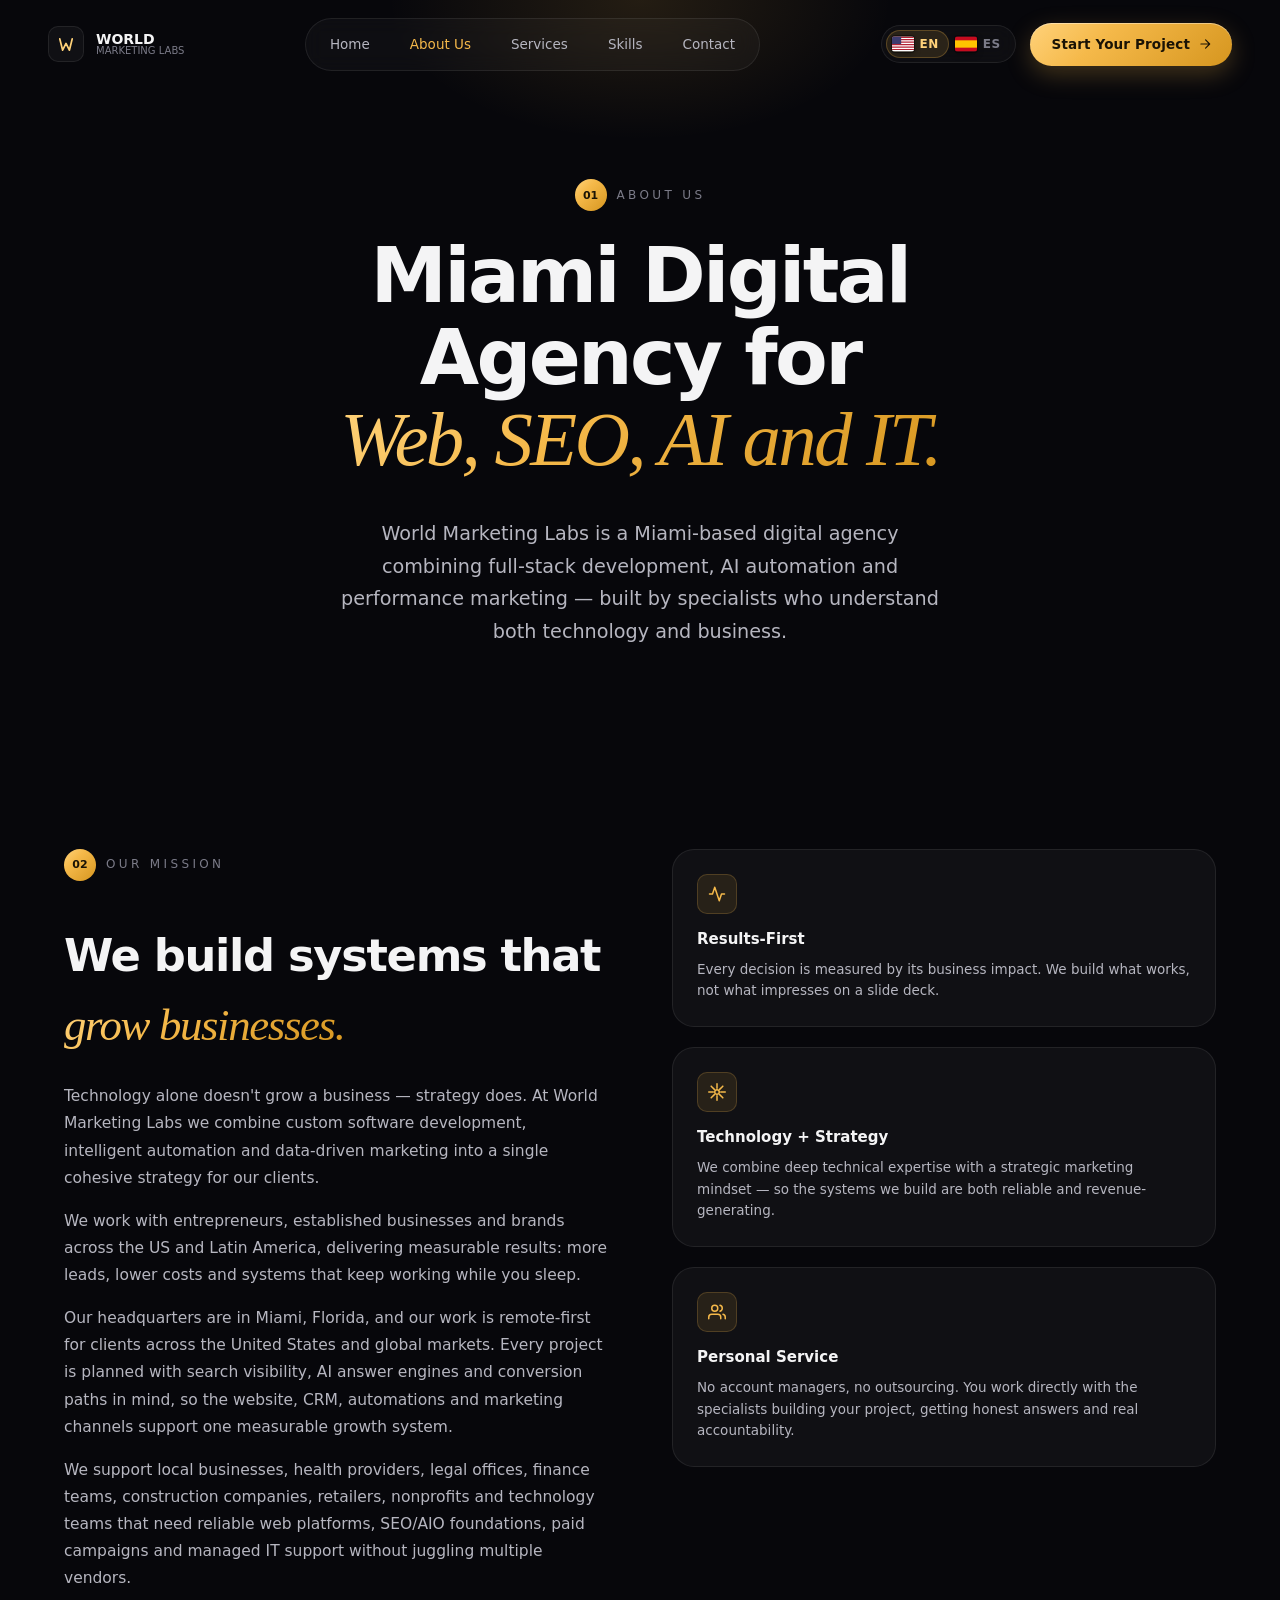
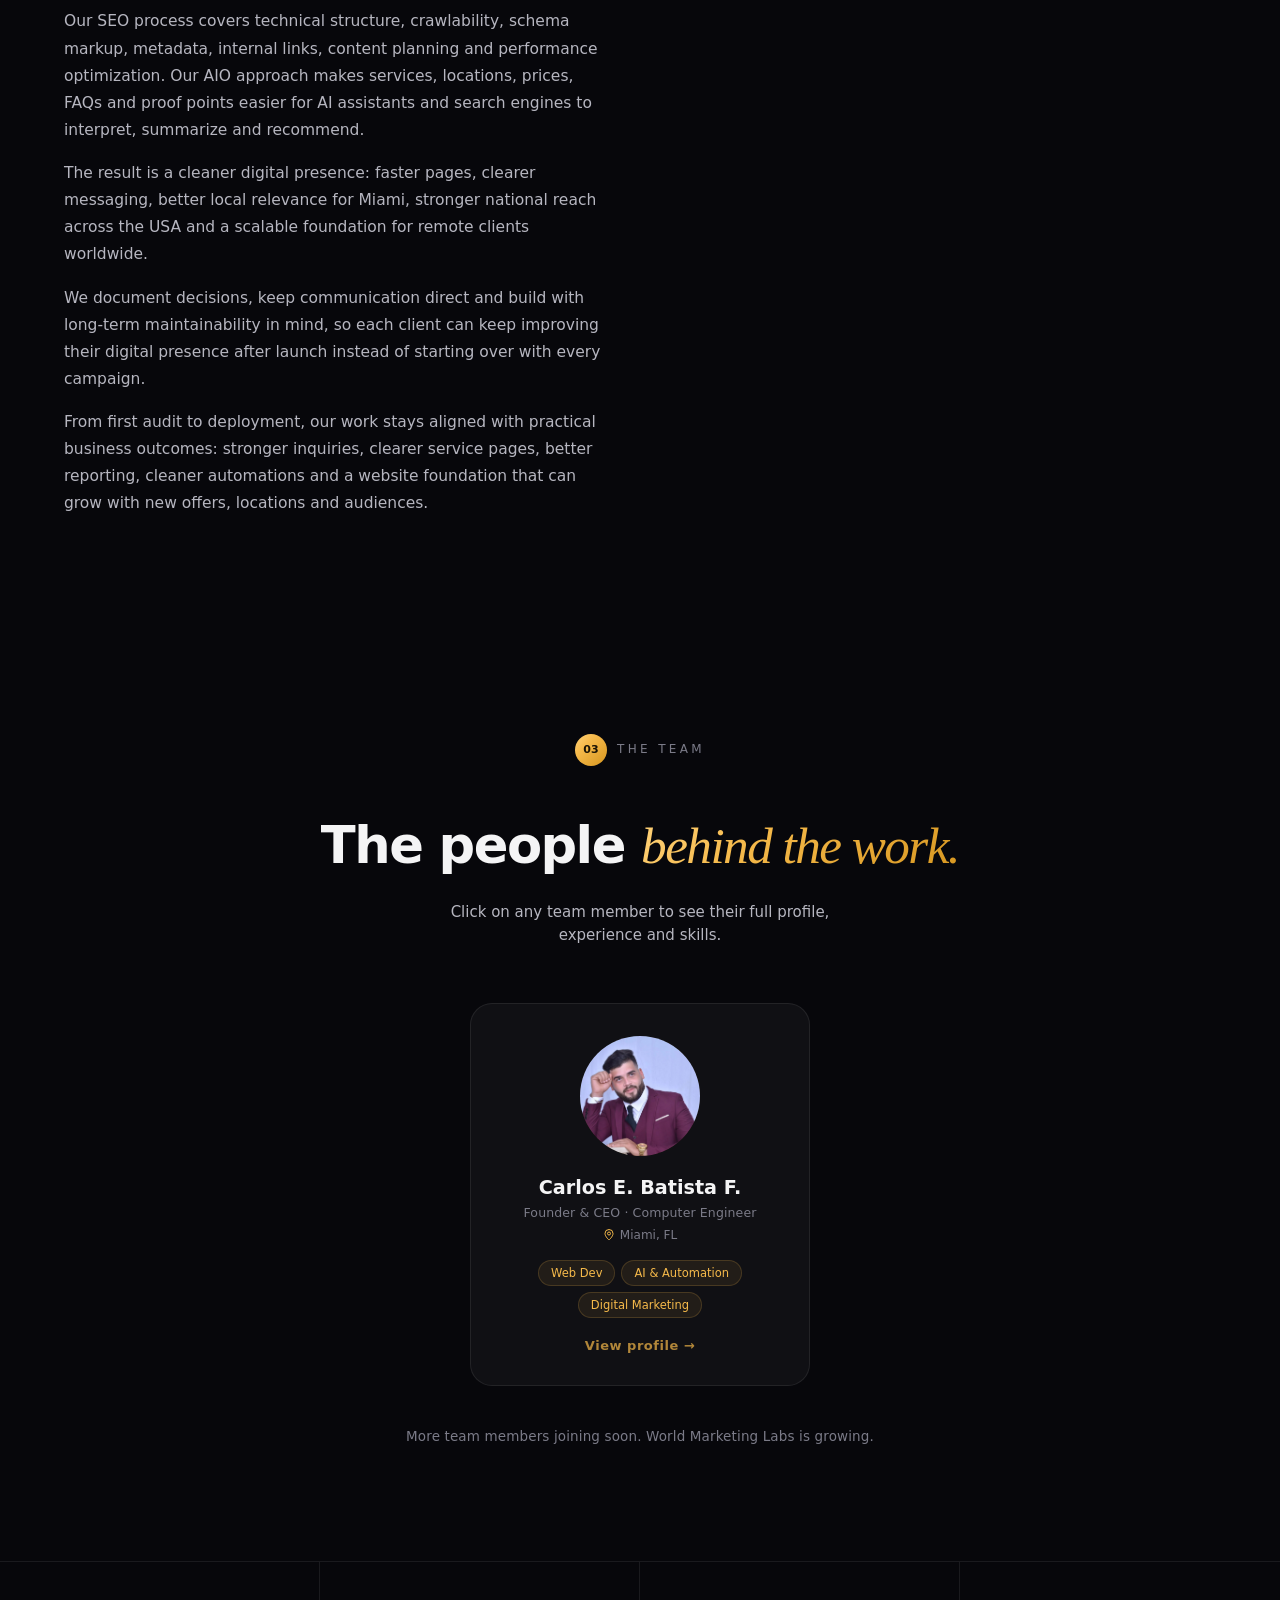
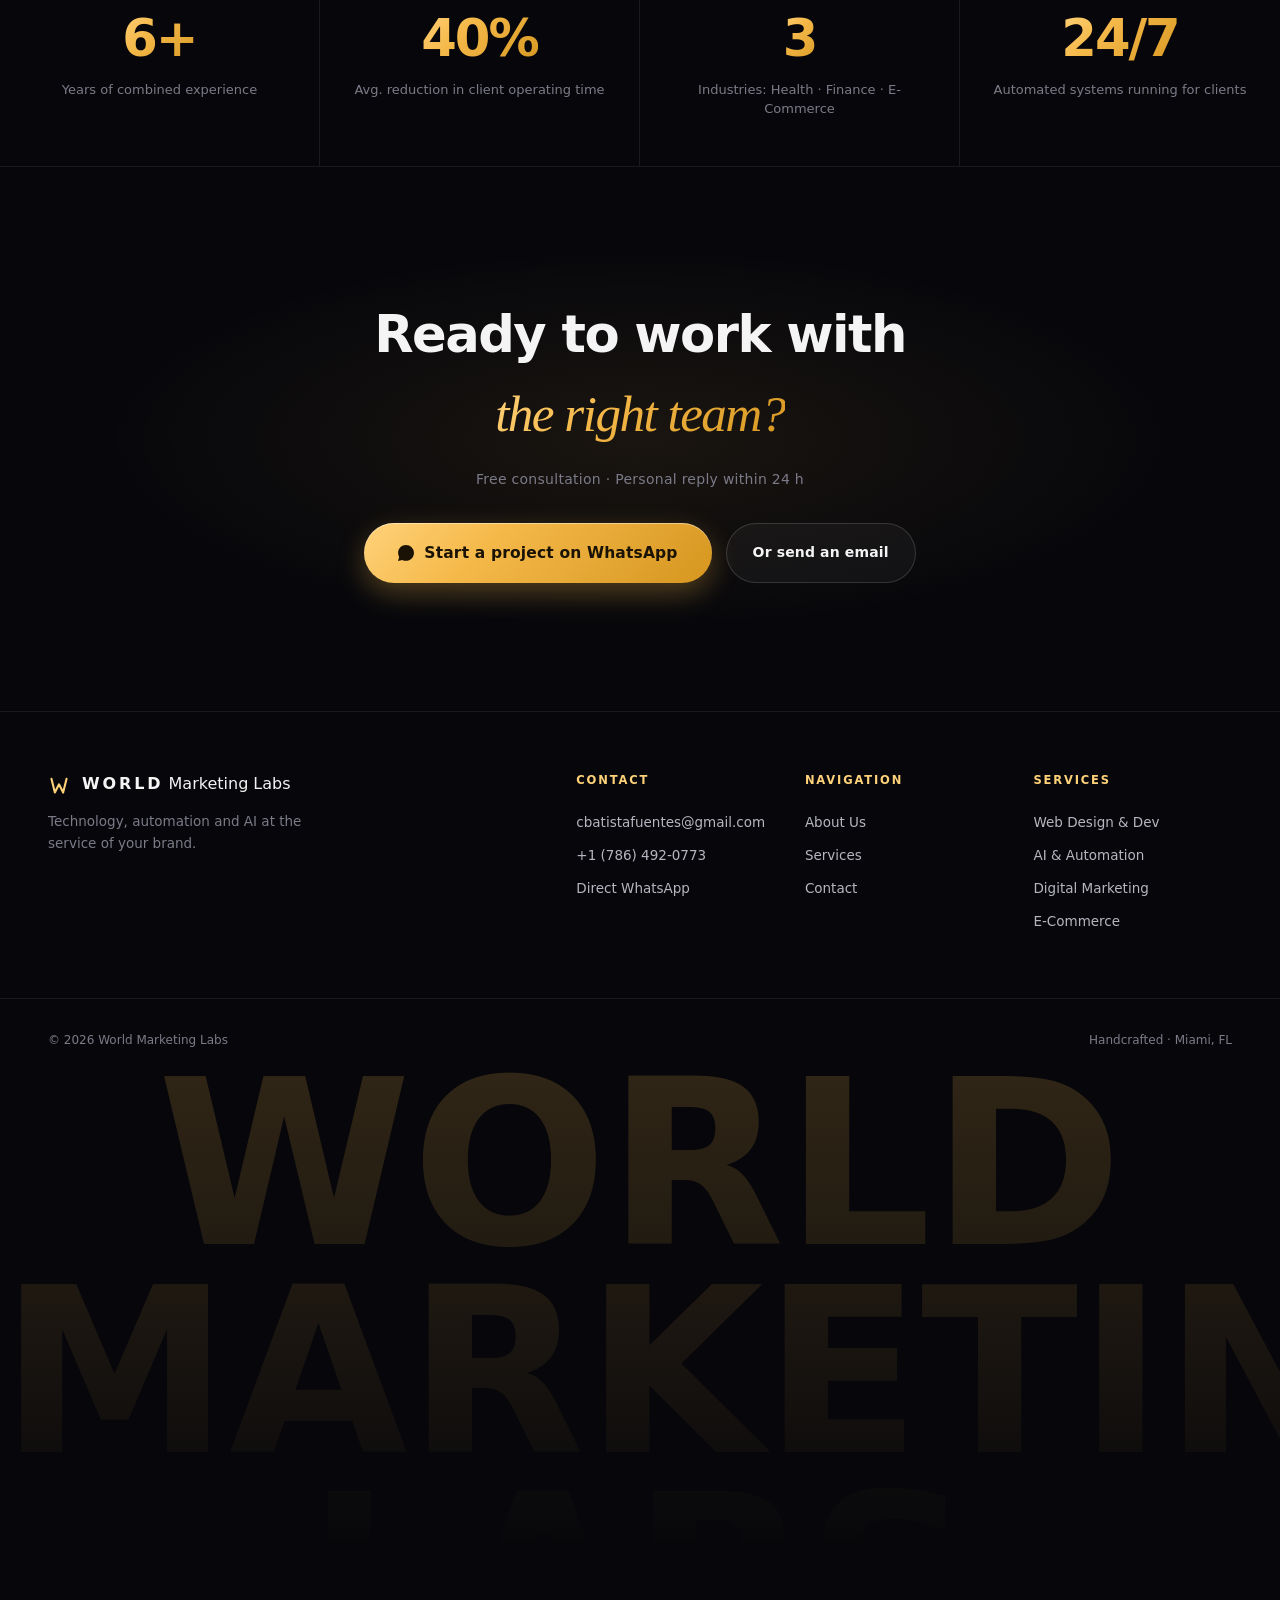
==== commit 81742f97: "Rebrand site to World Marketing Labs" ====
--- a/about.html
+++ b/about.html
@@ -2,32 +2,32 @@
 <html lang="en">
 <head>
 <meta charset="UTF-8" /><meta name="viewport" content="width=device-width, initial-scale=1.0, viewport-fit=cover" />
-<meta name="description" content="Meet Nexoverse Media, a Miami digital team building websites, SEO/AIO systems, AI automation, marketing workflows and managed IT solutions for global clients." />
+<meta name="description" content="Meet World Marketing Labs, a Miami digital team building websites, SEO/AIO systems, AI automation, marketing workflows and managed IT solutions for global clients." />
 <meta name="robots" content="index, follow, max-image-preview:large" />
-<link rel="canonical" href="https://nexoverse-media-portfolio.vercel.app/about" />
-<title>About Nexoverse Media | Miami Web, SEO &amp; AI Automation Team</title>
-<meta name="author" content="Nexoverse Media" />
+<link rel="canonical" href="https://www.worldmarketinglabs.com/about" />
+<title>About World Marketing Labs | Miami Web, SEO &amp; AI Automation Team</title>
+<meta name="author" content="World Marketing Labs" />
 <meta name="theme-color" content="#0a0a0f" />
-<meta name="keywords" content="Nexoverse Media Miami, Miami web design team, SEO agency Miami, AI automation team Miami, digital agency Miami" />
-<meta property="og:title" content="About Nexoverse Media | Miami Web, SEO &amp; AI Automation Team" />
-<meta property="og:description" content="Meet Nexoverse Media, a Miami digital team building websites, SEO/AIO systems, AI automation, marketing workflows and managed IT solutions for global clients." />
+<meta name="keywords" content="World Marketing Labs Miami, Miami web design team, SEO agency Miami, AI automation team Miami, digital agency Miami" />
+<meta property="og:title" content="About World Marketing Labs | Miami Web, SEO &amp; AI Automation Team" />
+<meta property="og:description" content="Meet World Marketing Labs, a Miami digital team building websites, SEO/AIO systems, AI automation, marketing workflows and managed IT solutions for global clients." />
 <meta property="og:type" content="article" />
-<meta property="og:url" content="https://nexoverse-media-portfolio.vercel.app/about" />
-<meta property="og:site_name" content="Nexoverse Media" />
+<meta property="og:url" content="https://www.worldmarketinglabs.com/about" />
+<meta property="og:site_name" content="World Marketing Labs" />
 <meta property="og:locale" content="en_US" />
 <meta property="og:locale:alternate" content="es_US" />
-<meta property="og:image" content="https://nexoverse-media-portfolio.vercel.app/assets/carlos.jpg" />
+<meta property="og:image" content="https://www.worldmarketinglabs.com/assets/carlos.jpg" />
 <meta name="twitter:card" content="summary_large_image" />
-<meta name="twitter:title" content="About Nexoverse Media | Miami Web, SEO &amp; AI Automation Team" />
-<meta name="twitter:description" content="Meet Nexoverse Media, a Miami digital team building websites, SEO/AIO systems, AI automation, marketing workflows and managed IT solutions for global clients." />
-<meta name="twitter:image" content="https://nexoverse-media-portfolio.vercel.app/assets/carlos.jpg" />
-<script type="application/ld+json">{"@context":"https://schema.org","@graph":[{"@type":["Organization","LocalBusiness","ProfessionalService"],"@id":"https://nexoverse-media-portfolio.vercel.app/#business","name":"Nexoverse Media","url":"https://nexoverse-media-portfolio.vercel.app/","telephone":"+1-786-492-0773","email":"cbatistafuentes@gmail.com","image":"https://nexoverse-media-portfolio.vercel.app/assets/carlos.jpg","address":{"@type":"PostalAddress","addressLocality":"Miami","addressRegion":"FL","addressCountry":"US"},"areaServed":[{"@type":"City","name":"Miami"},{"@type":"State","name":"Florida"},{"@type":"Country","name":"United States"},{"@type":"Place","name":"Remote clients worldwide"}],"slogan":"Websites, automation, marketing and IT systems that grow businesses.","sameAs":[]},{"@type":"WebSite","@id":"https://nexoverse-media-portfolio.vercel.app/#website","url":"https://nexoverse-media-portfolio.vercel.app/","name":"Nexoverse Media","publisher":{"@id":"https://nexoverse-media-portfolio.vercel.app/#business"},"inLanguage":["en-US","es-US"]},{"@type":"AboutPage","@id":"https://nexoverse-media-portfolio.vercel.app/about#webpage","url":"https://nexoverse-media-portfolio.vercel.app/about","name":"About Nexoverse Media | Miami Web, SEO & AI Automation Team","description":"Meet Nexoverse Media, a Miami digital team building websites, SEO/AIO systems, AI automation, marketing workflows and managed IT solutions for global clients.","isPartOf":{"@id":"https://nexoverse-media-portfolio.vercel.app/#website"},"about":{"@id":"https://nexoverse-media-portfolio.vercel.app/#business"},"inLanguage":["en-US","es-US"]},{"@type":"BreadcrumbList","@id":"https://nexoverse-media-portfolio.vercel.app/about#breadcrumb","itemListElement":[{"@type":"ListItem","position":1,"name":"Home","item":"https://nexoverse-media-portfolio.vercel.app/"},{"@type":"ListItem","position":2,"name":"About","item":"https://nexoverse-media-portfolio.vercel.app/about"}]}]}</script>
+<meta name="twitter:title" content="About World Marketing Labs | Miami Web, SEO &amp; AI Automation Team" />
+<meta name="twitter:description" content="Meet World Marketing Labs, a Miami digital team building websites, SEO/AIO systems, AI automation, marketing workflows and managed IT solutions for global clients." />
+<meta name="twitter:image" content="https://www.worldmarketinglabs.com/assets/carlos.jpg" />
+<script type="application/ld+json">{"@context":"https://schema.org","@graph":[{"@type":["Organization","LocalBusiness","ProfessionalService"],"@id":"https://www.worldmarketinglabs.com/#business","name":"World Marketing Labs","url":"https://www.worldmarketinglabs.com/","telephone":"+1-786-492-0773","email":"cbatistafuentes@gmail.com","image":"https://www.worldmarketinglabs.com/assets/carlos.jpg","address":{"@type":"PostalAddress","addressLocality":"Miami","addressRegion":"FL","addressCountry":"US"},"areaServed":[{"@type":"City","name":"Miami"},{"@type":"State","name":"Florida"},{"@type":"Country","name":"United States"},{"@type":"Place","name":"Remote clients worldwide"}],"slogan":"Websites, automation, marketing and IT systems that grow businesses.","sameAs":[]},{"@type":"WebSite","@id":"https://www.worldmarketinglabs.com/#website","url":"https://www.worldmarketinglabs.com/","name":"World Marketing Labs","publisher":{"@id":"https://www.worldmarketinglabs.com/#business"},"inLanguage":["en-US","es-US"]},{"@type":"AboutPage","@id":"https://www.worldmarketinglabs.com/about#webpage","url":"https://www.worldmarketinglabs.com/about","name":"About World Marketing Labs | Miami Web, SEO & AI Automation Team","description":"Meet World Marketing Labs, a Miami digital team building websites, SEO/AIO systems, AI automation, marketing workflows and managed IT solutions for global clients.","isPartOf":{"@id":"https://www.worldmarketinglabs.com/#website"},"about":{"@id":"https://www.worldmarketinglabs.com/#business"},"inLanguage":["en-US","es-US"]},{"@type":"BreadcrumbList","@id":"https://www.worldmarketinglabs.com/about#breadcrumb","itemListElement":[{"@type":"ListItem","position":1,"name":"Home","item":"https://www.worldmarketinglabs.com/"},{"@type":"ListItem","position":2,"name":"About","item":"https://www.worldmarketinglabs.com/about"}]}]}</script>
 <link rel="icon" type="image/svg+xml" href="/favicon.svg" />
 <link rel="stylesheet" href="styles.min.css" /><link rel="stylesheet" href="about.min.css" />
 </head>
 <body>
 <header class="nav" id="nav">
-  <a href="/" class="nav__brand"><span class="nav__brand-mark"><svg viewBox="0 0 32 32" fill="none"><path d="M5 27 L5 5 L27 27 L27 5" stroke="url(#gx)" stroke-width="3" stroke-linecap="round" stroke-linejoin="round"/><defs><linearGradient id="gx" x1="0" y1="0" x2="32" y2="32"><stop offset="0" stop-color="#FFD27A"/><stop offset="1" stop-color="#F59E0B"/></linearGradient></defs></svg></span><span class="nav__brand-text"><strong>NEXOVERSE</strong><em>media</em></span></a>
+  <a href="/" class="nav__brand"><span class="nav__brand-mark"><svg viewBox="0 0 32 32" fill="none"><path d="M5 7 L10 27 L16 15 L22 27 L27 7" stroke="url(#gx)" stroke-width="3" stroke-linecap="round" stroke-linejoin="round"/><defs><linearGradient id="gx" x1="0" y1="0" x2="32" y2="32"><stop offset="0" stop-color="#FFD27A"/><stop offset="1" stop-color="#F59E0B"/></linearGradient></defs></svg></span><span class="nav__brand-text"><strong>WORLD</strong><em>Marketing Labs</em></span></a>
   <nav class="nav__links">
     <a href="/" data-i18n="nav.home">Home</a>
     <a href="/about" class="is-active" data-i18n="nav.about">About Us</a>
@@ -92,7 +92,7 @@
     <div class="eyebrow"><span>01</span> <span data-i18n="about.eyebrow">About Us</span></div>
     <h1 class="about-hero__title" data-i18n-html="about.hero.title">Miami Digital Agency for <br/><em>Web, SEO, AI and IT.</em></h1>
     <p class="about-hero__lead" data-i18n="about.hero.lead">
-      Nexoverse Media is a Miami-based digital agency combining full-stack development, AI automation and performance marketing — built by specialists who understand both technology and business.
+      World Marketing Labs is a Miami-based digital agency combining full-stack development, AI automation and performance marketing — built by specialists who understand both technology and business.
     </p>
   </div>
 </section>
@@ -103,7 +103,7 @@
     <div class="about-mission__text">
       <div class="eyebrow"><span>02</span> <span data-i18n="about.mission.eyebrow">Our Mission</span></div>
       <h2 data-i18n-html="about.mission.title">We build systems that <em>grow businesses.</em></h2>
-      <p data-i18n="about.mission.p1">Technology alone doesn't grow a business — strategy does. At Nexoverse Media we combine custom software development, intelligent automation and data-driven marketing into a single cohesive strategy for our clients.</p>
+      <p data-i18n="about.mission.p1">Technology alone doesn't grow a business — strategy does. At World Marketing Labs we combine custom software development, intelligent automation and data-driven marketing into a single cohesive strategy for our clients.</p>
       <p data-i18n="about.mission.p2">We work with entrepreneurs, established businesses and brands across the US and Latin America, delivering measurable results: more leads, lower costs and systems that keep working while you sleep.</p>
       <p data-i18n="about.mission.p3">Our headquarters are in Miami, Florida, and our work is remote-first for clients across the United States and global markets. Every project is planned with search visibility, AI answer engines and conversion paths in mind, so the website, CRM, automations and marketing channels support one measurable growth system.</p>
       <p data-i18n="about.mission.p4">We support local businesses, health providers, legal offices, finance teams, construction companies, retailers, nonprofits and technology teams that need reliable web platforms, SEO/AIO foundations, paid campaigns and managed IT support without juggling multiple vendors.</p>
@@ -134,7 +134,7 @@
     <button class="team-card" data-member="carlos" aria-label="View Carlos profile">
       <div class="team-card__photo">
         <div class="team-card__photo-inner" id="carlosPhoto">
-          <img class="team-card__img" src="assets/carlos.jpg" alt="Carlos E. Batista Fuentes, Nexoverse Media founder and technology specialist in Miami" loading="lazy" decoding="async" />
+          <img class="team-card__img" src="assets/carlos.jpg" alt="Carlos E. Batista Fuentes, World Marketing Labs founder and technology specialist in Miami" loading="lazy" decoding="async" />
         </div>
         <div class="team-card__photo-ring"></div>
       </div>
@@ -151,7 +151,7 @@
 
   </div>
 
-  <p class="about-team__note" data-i18n="about.team.note">More team members joining soon. Nexoverse Media is growing.</p>
+  <p class="about-team__note" data-i18n="about.team.note">More team members joining soon. World Marketing Labs is growing.</p>
 </section>
 
 <!-- ============ STATS ============ -->
@@ -186,265 +186,7 @@
 </aside>
 
 <!-- ============ FOOTER ============ -->
-<footer class="footer"><div class="footer__inner"><div class="footer__brand"><div class="footer__logo"><svg viewBox="0 0 32 32" fill="none"><path d="M5 27 L5 5 L27 27 L27 5" stroke="url(#gx2)" stroke-width="3" stroke-linecap="round" stroke-linejoin="round"/><defs><linearGradient id="gx2" x1="0" y1="0" x2="32" y2="32"><stop offset="0" stop-color="#FFD27A"/><stop offset="1" stop-color="#F59E0B"/></linearGradient></defs></svg><span><strong>NEXOVERSE</strong> media</span></div><p data-i18n="footer.tagline">Technology, automation and AI at the service of your brand.</p></div><div class="footer__cols"><div><h5 data-i18n="footer.contact.title">Contact</h5><a href="mailto:cbatistafuentes@gmail.com">cbatistafuentes@gmail.com</a><a href="tel:+17864920773">+1 (786) 492-0773</a><a href="/#contact" data-i18n="footer.contact.wa">Direct WhatsApp</a></div><div><h5 data-i18n="footer.nav.title">Navigation</h5><a href="/about" data-i18n="nav.about">About Us</a><a href="/#services" data-i18n="nav.services">Services</a><a href="/#contact" data-i18n="nav.contact">Contact</a></div><div><h5 data-i18n="footer.services.title">Services</h5><a href="/services/web-design" data-i18n="nav.dd.web">Web Design & Dev</a><a href="/services/ai-automation" data-i18n="nav.dd.ai">AI & Automation</a><a href="/services/digital-marketing" data-i18n="nav.dd.mkt">Digital Marketing</a><a href="/services/ecommerce" data-i18n="nav.dd.ecom">E-Commerce</a></div></div></div><div class="footer__bottom"><span>© <span id="yr">2026</span> Nexoverse Media</span><span data-i18n="footer.built">Handcrafted · Miami, FL</span></div><div class="footer__giant" aria-hidden="true">NEXOVERSE</div></footer>
+<footer class="footer"><div class="footer__inner"><div class="footer__brand"><div class="footer__logo"><svg viewBox="0 0 32 32" fill="none"><path d="M5 7 L10 27 L16 15 L22 27 L27 7" stroke="url(#gx2)" stroke-width="3" stroke-linecap="round" stroke-linejoin="round"/><defs><linearGradient id="gx2" x1="0" y1="0" x2="32" y2="32"><stop offset="0" stop-color="#FFD27A"/><stop offset="1" stop-color="#F59E0B"/></linearGradient></defs></svg><span><strong>WORLD</strong> Marketing Labs</span></div><p data-i18n="footer.tagline">Technology, automation and AI at the service of your brand.</p></div><div class="footer__cols"><div><h5 data-i18n="footer.contact.title">Contact</h5><a href="mailto:cbatistafuentes@gmail.com">cbatistafuentes@gmail.com</a><a href="tel:+17864920773">+1 (786) 492-0773</a><a href="/#contact" data-i18n="footer.contact.wa">Direct WhatsApp</a></div><div><h5 data-i18n="footer.nav.title">Navigation</h5><a href="/about" data-i18n="nav.about">About Us</a><a href="/#services" data-i18n="nav.services">Services</a><a href="/#contact" data-i18n="nav.contact">Contact</a></div><div><h5 data-i18n="footer.services.title">Services</h5><a href="/services/web-design" data-i18n="nav.dd.web">Web Design & Dev</a><a href="/services/ai-automation" data-i18n="nav.dd.ai">AI & Automation</a><a href="/services/digital-marketing" data-i18n="nav.dd.mkt">Digital Marketing</a><a href="/services/ecommerce" data-i18n="nav.dd.ecom">E-Commerce</a></div></div></div><div class="footer__bottom"><span>© <span id="yr">2026</span> World Marketing Labs</span><span data-i18n="footer.built">Handcrafted · Miami, FL</span></div><div class="footer__giant" aria-hidden="true">WORLD MARKETING LABS</div></footer>
 
-<script>
-/* ---- i18n ---- */
-const I18N = {
-  en: {
-    'nav.home': 'Home', 'nav.about': 'About Us', 'nav.services': 'Services', 'nav.skills': 'Skills',
-    'nav.experience': 'Experience', 'nav.contact': 'Contact', 'nav.cta': 'Start Your Project',
-    'nav.dd.web': 'Web Design & Dev', 'nav.dd.ai': 'AI & Automation',
-    'nav.dd.mkt': 'Digital Marketing', 'nav.dd.seo': 'SEO & AIO',
-    'nav.dd.gads': 'Google Ads', 'nav.dd.social': 'Social Media Marketing',
-    'nav.dd.mgmt': 'Social Management', 'nav.dd.ecom': 'E-Commerce',
-    'nav.wa.msg': "Hi, I'd like to talk about a project with Nexoverse Media.",
-    'about.eyebrow': 'About Us',
-    'about.hero.title': 'Miami Digital Agency for <br/><em>Web, SEO, AI and IT.</em>',
-    'about.hero.lead': 'Nexoverse Media is a Miami-based digital agency combining full-stack development, AI automation and performance marketing — built by specialists who understand both technology and business.',
-    'about.mission.eyebrow': 'Our Mission',
-    'about.mission.title': 'We build systems that <em>grow businesses.</em>',
-    'about.mission.p1': "Technology alone doesn't grow a business — strategy does. At Nexoverse Media we combine custom software development, intelligent automation and data-driven marketing into a single cohesive strategy for our clients.",
-    'about.mission.p2': 'We work with entrepreneurs, established businesses and brands across the US and Latin America, delivering measurable results: more leads, lower costs and systems that keep working while you sleep.',
-    'about.mission.p3': 'Our headquarters are in Miami, Florida, and our work is remote-first for clients across the United States and global markets. Every project is planned with search visibility, AI answer engines and conversion paths in mind, so the website, CRM, automations and marketing channels support one measurable growth system.',
-    'about.mission.p4': 'We support local businesses, health providers, legal offices, finance teams, construction companies, retailers, nonprofits and technology teams that need reliable web platforms, SEO/AIO foundations, paid campaigns and managed IT support without juggling multiple vendors.',
-    'about.mission.p5': 'Our SEO process covers technical structure, crawlability, schema markup, metadata, internal links, content planning and performance optimization. Our AIO approach makes services, locations, prices, FAQs and proof points easier for AI assistants and search engines to interpret, summarize and recommend.',
-    'about.mission.p6': 'The result is a cleaner digital presence: faster pages, clearer messaging, better local relevance for Miami, stronger national reach across the USA and a scalable foundation for remote clients worldwide.',
-    'about.mission.p7': 'We document decisions, keep communication direct and build with long-term maintainability in mind, so each client can keep improving their digital presence after launch instead of starting over with every campaign.',
-    'about.mission.p8': 'From first audit to deployment, our work stays aligned with practical business outcomes: stronger inquiries, clearer service pages, better reporting, cleaner automations and a website foundation that can grow with new offers, locations and audiences.',
-    'about.val1.title': 'Results-First', 'about.val1.desc': "Every decision is measured by its business impact. We build what works, not what impresses on a slide deck.",
-    'about.val2.title': 'Technology + Strategy', 'about.val2.desc': 'We combine deep technical expertise with a strategic marketing mindset — so the systems we build are both reliable and revenue-generating.',
-    'about.val3.title': 'Personal Service', 'about.val3.desc': "No account managers, no outsourcing. You work directly with the specialists building your project, getting honest answers and real accountability.",
-    'about.team.eyebrow': 'The Team',
-    'about.team.title': 'The people <em>behind the work.</em>',
-    'about.team.sub': 'Click on any team member to see their full profile, experience and skills.',
-    'about.team.note': 'More team members joining soon. Nexoverse Media is growing.',
-    'about.card.cta': 'View profile →',
-    'carlos.role': 'Founder & CEO · Computer Engineer',
-    'about.stat1': 'Years of combined experience',
-    'about.stat2': 'Avg. reduction in client operating time',
-    'about.stat3': 'Industries: Health · Finance · E-Commerce',
-    'about.stat4': 'Automated systems running for clients',
-    'about.cta.title': 'Ready to work with <em>the right team?</em>',
-    'about.cta.sub': 'Free consultation · Personal reply within 24 h',
-    'about.cta.btn': 'Start a project on WhatsApp',
-    'about.cta.email': 'Or send an email',
-    'about.wa.msg': "Hi, I found Nexoverse Media and would like to start a project.",
-    'footer.tagline': 'Technology, automation and AI at the service of your brand.',
-    'footer.contact.title': 'Contact', 'footer.contact.wa': 'Direct WhatsApp',
-    'footer.nav.title': 'Navigation', 'footer.services.title': 'Services',
-    'footer.built': 'Handcrafted · Miami, FL',
-  },
-  es: {
-    'nav.home': 'Inicio', 'nav.about': 'Nosotros', 'nav.services': 'Servicios', 'nav.skills': 'Habilidades',
-    'nav.experience': 'Experiencia', 'nav.contact': 'Contacto', 'nav.cta': 'Iniciar proyecto',
-    'nav.dd.web': 'Diseño Web & Dev', 'nav.dd.ai': 'IA & Automatización',
-    'nav.dd.mkt': 'Marketing Digital', 'nav.dd.seo': 'SEO & AIO',
-    'nav.dd.gads': 'Google Ads', 'nav.dd.social': 'Marketing en Redes',
-    'nav.dd.mgmt': 'Gestión de Redes', 'nav.dd.ecom': 'E-Commerce',
-    'nav.wa.msg': 'Hola, quisiera hablar sobre un proyecto con Nexoverse Media.',
-    'about.eyebrow': 'Nosotros',
-    'about.hero.title': 'Agencia digital en Miami para <br/><em>web, SEO, IA y TI.</em>',
-    'about.hero.lead': 'Nexoverse Media es una agencia digital con base en Miami que combina desarrollo full-stack, automatización con IA y marketing de rendimiento — creada por especialistas que entienden tanto la tecnología como el negocio.',
-    'about.mission.eyebrow': 'Nuestra Misión',
-    'about.mission.title': 'Construimos sistemas que <em>hacen crecer negocios.</em>',
-    'about.mission.p1': 'La tecnología por sí sola no hace crecer un negocio — la estrategia sí. En Nexoverse Media combinamos desarrollo de software personalizado, automatización inteligente y marketing basado en datos en una estrategia única y coherente para nuestros clientes.',
-    'about.mission.p2': 'Trabajamos con emprendedores, negocios establecidos y marcas en EE.UU. y América Latina, entregando resultados medibles: más leads, menores costos y sistemas que siguen trabajando mientras duermes.',
-    'about.val1.title': 'Resultados Primero', 'about.val1.desc': "Cada decisión se mide por su impacto en el negocio. Construimos lo que funciona, no lo que impresiona en una presentación.",
-    'about.val2.title': 'Tecnología + Estrategia', 'about.val2.desc': 'Combinamos experiencia técnica profunda con una mentalidad de marketing estratégico — para que los sistemas que construimos sean tanto confiables como generadores de ingresos.',
-    'about.val3.title': 'Servicio Personal', 'about.val3.desc': "Sin intermediarios, sin outsourcing. Trabajas directamente con los especialistas que construyen tu proyecto, obteniendo respuestas honestas y responsabilidad real.",
-    'about.team.eyebrow': 'El Equipo',
-    'about.team.title': 'Las personas <em>detrás del trabajo.</em>',
-    'about.team.sub': 'Haz clic en cualquier miembro del equipo para ver su perfil completo, experiencia y habilidades.',
-    'about.team.note': 'Más miembros se unirán pronto. Nexoverse Media está creciendo.',
-    'about.card.cta': 'Ver perfil →',
-    'carlos.role': 'Fundador & CEO · Ingeniero Informático',
-    'about.stat1': 'Años de experiencia combinada',
-    'about.stat2': 'Reducción promedio del tiempo operativo del cliente',
-    'about.stat3': 'Industrias: Salud · Finanzas · E-Commerce',
-    'about.stat4': 'Sistemas automatizados corriendo para clientes',
-    'about.cta.title': '¿Listo para trabajar con <em>el equipo correcto?</em>',
-    'about.cta.sub': 'Consulta gratuita · Respuesta personal en menos de 24 h',
-    'about.cta.btn': 'Iniciar un proyecto por WhatsApp',
-    'about.cta.email': 'O envía un correo',
-    'about.wa.msg': 'Hola, encontré Nexoverse Media y quisiera iniciar un proyecto.',
-    'footer.tagline': 'Tecnología, automatización e IA al servicio de tu marca.',
-    'footer.contact.title': 'Contacto', 'footer.contact.wa': 'WhatsApp directo',
-    'footer.nav.title': 'Navegación', 'footer.services.title': 'Servicios',
-    'footer.built': 'Hecho a mano · Miami, FL',
-  }
-};
-
-/* ---- Team member profile content ---- */
-const PROFILES = {
-  carlos: {
-    en: {
-      name: 'Carlos E. Batista Fuentes',
-      role: 'Founder & CEO · Computer Engineer',
-      location: 'Miami, FL · Global remote work',
-      bio: "Computer Engineer with 6+ years of experience building technology that drives real business results. Carlos founded Nexoverse Media to give businesses access to the same systems that enterprise companies use — automation, AI, custom software and data-driven marketing — delivered with the personal attention only a dedicated specialist can give.",
-      bio2: "He understands both the technical and commercial sides of every project. That means the team doesn't just build what you ask for — they challenge assumptions, propose better approaches, and make sure every system delivered actually moves the needle for your business.",
-      strengths: [
-        'Full-stack web development (React, Next.js, Node.js, Python)',
-        'AI agents, chatbots and intelligent automation',
-        'Digital marketing: Meta Ads, Google Ads, TikTok Ads',
-        'CRM implementation and automation (GoHighLevel)',
-        'IT infrastructure: AWS, GoDaddy, Vercel, Netlify',
-        'Branding, graphic design and ad creatives',
-      ],
-      expTitle: 'Professional Experience',
-      exp: [
-        { co: 'Axios Natural Health Centers', role: 'IT Specialist · Technology Manager', loc: 'Miami, FL', bullets: ['Infrastructure, server and website administration', 'CRM configuration, administration and automation', 'Implementation of AI, bots and intelligent tools', 'Digital marketing campaign management and automation', 'AI and automation integrated into business organization'] },
-        { co: 'UniMás Credit Repair', role: 'Developer & Automation Specialist', loc: 'USA', bullets: ['Development of internal tools for process automation', 'CRM implementation and automated flows', 'API and digital platform integration', '40% increase in internal process automation'] },
-        { co: 'Financial Technology Institution', role: 'Web Programmer', loc: 'Remote systems work', bullets: ['Development and maintenance of internal web applications', 'Optimization of digital systems and administrative processes', 'Technical support and continuous improvements to internal platforms'] },
-      ],
-      ctaWa: "Hi, I saw the team at Nexoverse Media and I'd like to discuss a project.",
-      ctaEmail: 'Send an email',
-    },
-    es: {
-      name: 'Carlos E. Batista Fuentes',
-      role: 'Fundador & CEO · Ingeniero Informático',
-      location: 'Miami, FL · Trabajo remoto global',
-      bio: 'Ingeniero Informático con más de 6 años de experiencia construyendo tecnología que genera resultados reales para negocios. Carlos fundó Nexoverse Media para darle a las empresas acceso a los mismos sistemas que usan las grandes corporaciones — automatización, IA, software personalizado y marketing basado en datos — con la atención personal que solo un especialista dedicado puede ofrecer.',
-      bio2: 'Entiende tanto el lado técnico como el comercial de cada proyecto. Eso significa que el equipo no solo construye lo que pides — cuestiona supuestos, propone mejores enfoques y se asegura de que cada sistema entregado realmente mueva la aguja en tu negocio.',
-      strengths: [
-        'Desarrollo web full-stack (React, Next.js, Node.js, Python)',
-        'Agentes IA, chatbots y automatización inteligente',
-        'Marketing digital: Meta Ads, Google Ads, TikTok Ads',
-        'Implementación y automatización de CRM (GoHighLevel)',
-        'Infraestructura IT: AWS, GoDaddy, Vercel, Netlify',
-        'Branding, diseño gráfico y creatividades para ads',
-      ],
-      expTitle: 'Experiencia Profesional',
-      exp: [
-        { co: 'Axios Natural Health Centers', role: 'IT Specialist · Technology Manager', loc: 'Miami, FL', bullets: ['Administración de infraestructura, servidores y sitio web', 'Configuración, administración y automatización de CRM', 'Implementación de IA, bots y herramientas inteligentes', 'Gestión y automatización de campañas de marketing digital', 'IA y automatización integradas en la organización del negocio'] },
-        { co: 'UniMás Credit Repair', role: 'Developer & Automation Specialist', loc: 'USA', bullets: ['Desarrollo de herramientas internas para automatización de procesos', 'Implementación de CRM y flujos automatizados', 'Integración de APIs y plataformas digitales', '40% de aumento en automatización de procesos internos'] },
-        { co: 'Institución de tecnología financiera', role: 'Programador Web', loc: 'Trabajo remoto en sistemas', bullets: ['Desarrollo y mantenimiento de aplicaciones web internas', 'Optimización de sistemas digitales y procesos administrativos', 'Soporte técnico y mejoras continuas a plataformas internas'] },
-      ],
-      ctaWa: 'Hola, vi el equipo de Nexoverse Media y me gustaría discutir un proyecto.',
-      ctaEmail: 'Enviar un correo',
-    }
-  }
-};
-
-/* ---- Lang helpers ---- */
-function detectLang() {
-  const s = localStorage.getItem('nv_lang');
-  if (s === 'en' || s === 'es') return s;
-  return (navigator.language || 'en').toLowerCase().startsWith('es') ? 'es' : 'en';
-}
-function applyTranslations(lang) {
-  document.documentElement.lang = lang;
-  document.querySelectorAll('[data-i18n]').forEach(el => {
-    const v = I18N[lang]?.[el.dataset.i18n];
-    if (v !== undefined) el.textContent = v;
-  });
-  document.querySelectorAll('[data-i18n-html]').forEach(el => {
-    const v = I18N[lang]?.[el.dataset.i18nHtml];
-    if (v !== undefined) el.innerHTML = v;
-  });
-  document.querySelectorAll('[data-wa]').forEach(el => {
-    const msg = I18N[lang]?.[el.dataset.wa] || '';
-    el.href = 'https://wa.me/17864920773' + (msg ? '?text=' + encodeURIComponent(msg) : '');
-  });
-  document.querySelectorAll('.langswitch__btn').forEach(btn =>
-    btn.classList.toggle('is-active', btn.dataset.lang === lang));
-}
-function setLang(lang) {
-  localStorage.setItem('nv_lang', lang);
-  applyTranslations(lang);
-}
-
-/* ---- Drawer ---- */
-function buildProfile(memberId, lang) {
-  const p = PROFILES[memberId]?.[lang];
-  if (!p) return '';
-  const expHtml = p.exp.map(e => `
-    <div class="drawer-exp__item">
-      <div class="drawer-exp__header">
-        <div><h4>${e.co}</h4><p>${e.role}</p></div>
-        <span class="drawer-exp__loc">${e.loc}</span>
-      </div>
-      <ul>${e.bullets.map(b => `<li>${b}</li>`).join('')}</ul>
-    </div>`).join('');
-  const strengthsHtml = p.strengths.map(s => `<span>${s}</span>`).join('');
-  return `
-    <div class="drawer-profile">
-      <div class="drawer-profile__top">
-        <div class="drawer-profile__photo"><img class="drawer-profile__img" src="assets/carlos.jpg" alt="${p.name}, Nexoverse Media specialist in Miami" loading="lazy" decoding="async" /><span>CB</span></div>
-        <div>
-          <h2>${p.name}</h2>
-          <p class="drawer-profile__role">${p.role}</p>
-          <p class="drawer-profile__loc"><svg viewBox="0 0 24 24" fill="none" width="14" height="14"><path d="M12 22s-8-7-8-13a8 8 0 1116 0c0 6-8 13-8 13z" stroke="currentColor" stroke-width="2"/><circle cx="12" cy="9" r="3" stroke="currentColor" stroke-width="2"/></svg> ${p.location}</p>
-        </div>
-      </div>
-      <p class="drawer-profile__bio">${p.bio}</p>
-      <p class="drawer-profile__bio">${p.bio2}</p>
-      <h3 class="drawer-section-title">Stack & Skills</h3>
-      <div class="drawer-profile__strengths">${strengthsHtml}</div>
-      <h3 class="drawer-section-title">${p.expTitle}</h3>
-      <div class="drawer-exp">${expHtml}</div>
-      <div class="drawer-profile__ctas">
-        <a href="/#contact" class="btn btn--primary">
-          <svg viewBox="0 0 24 24" fill="currentColor" width="18" height="18"><path d="M.057 24l1.687-6.163a11.867 11.867 0 01-1.587-5.946C.16 5.335 5.495 0 12.05 0a11.817 11.817 0 018.413 3.488 11.824 11.824 0 013.48 8.414c-.003 6.557-5.338 11.892-11.893 11.892a11.9 11.9 0 01-5.688-1.448L.057 24z"/></svg>
-          WhatsApp
-        </a>
-        <a href="mailto:cbatistafuentes@gmail.com" class="btn btn--ghost">${p.ctaEmail}</a>
-      </div>
-    </div>`;
-}
-
-function openDrawer(memberId) {
-  const lang = detectLang();
-  document.getElementById('drawerBody').innerHTML = buildProfile(memberId, lang);
-  document.getElementById('profileDrawer').classList.add('is-open');
-  document.getElementById('drawerOverlay').classList.add('is-open');
-  document.body.style.overflow = 'hidden';
-}
-function closeDrawer() {
-  document.getElementById('profileDrawer').classList.remove('is-open');
-  document.getElementById('drawerOverlay').classList.remove('is-open');
-  document.body.style.overflow = '';
-}
-
-/* ---- Init ---- */
-document.addEventListener('DOMContentLoaded', () => {
-  const lang = detectLang();
-  applyTranslations(lang);
-  document.querySelectorAll('.langswitch__btn').forEach(btn =>
-    btn.addEventListener('click', () => setLang(btn.dataset.lang)));
-
-  document.querySelectorAll('.team-card').forEach(card =>
-    card.addEventListener('click', () => openDrawer(card.dataset.member)));
-  document.getElementById('drawerClose').addEventListener('click', closeDrawer);
-  document.getElementById('drawerOverlay').addEventListener('click', closeDrawer);
-  document.addEventListener('keydown', e => { if (e.key === 'Escape') closeDrawer(); });
-
-  /* Nav scroll */
-  const nav = document.getElementById('nav');
-  window.addEventListener('scroll', () => nav.classList.toggle('is-scrolled', window.scrollY > 40), { passive: true });
-
-  /* Mobile burger */
-  const burger = document.getElementById('burger');
-  const mmenu = document.getElementById('mmenu');
-  burger.addEventListener('click', () => {
-    burger.classList.toggle('is-open');
-    mmenu.classList.toggle('is-open');
-    document.body.classList.toggle('menu-open');
-  });
-  mmenu.querySelectorAll('a').forEach(a => a.addEventListener('click', () => {
-    burger.classList.remove('is-open');
-    mmenu.classList.remove('is-open');
-    document.body.classList.remove('menu-open');
-  }));
-
-  /* IntersectionObserver reveals */
-  const io = new IntersectionObserver(entries => {
-    entries.forEach(e => { if (e.isIntersecting) { e.target.classList.add('is-in'); io.unobserve(e.target); } });
-  }, { threshold: 0.12 });
-  document.querySelectorAll('.reveal, .team-card, .about-mission__val, .about-stat').forEach(el => io.observe(el));
-
-  document.getElementById('yr').textContent = new Date().getFullYear();
-});
-</script>
+<script src="about.min.js" defer></script>
 </body></html>
--- a/styles.min.css
+++ b/styles.min.css
@@ -1 +1 @@
-:root{--bg:#07070b;--bg-2:#0c0c14;--surface:rgba(255, 255, 255, 0.04);--surface-2:rgba(255, 255, 255, 0.06);--line:rgba(255, 255, 255, 0.08);--line-strong:rgba(255, 255, 255, 0.14);--ink:#f4f4f5;--ink-soft:#b6b6c0;--ink-mute:#7b7b88;--gold:#f5b94a;--gold-2:#ffd27a;--gold-3:#d6961f;--accent-grad:linear-gradient(135deg, #ffd27a 0%, #f5b94a 35%, #d6961f 100%);--accent-grad-2:linear-gradient(135deg, #ffe9b8 0%, #f5b94a 50%, #b16d00 100%);--green:#25d366;--blue:#5eead4;--radius:22px;--radius-sm:14px;--ease:cubic-bezier(.22,.61,.36,1);--container:1320px}*{box-sizing:border-box}::selection{background:var(--gold);color:#1a1305}body,html{margin:0;padding:0;background:var(--bg);color:var(--ink);font-family:system-ui,-apple-system,BlinkMacSystemFont,"Segoe UI",sans-serif;font-size:16px;line-height:1.55;-webkit-font-smoothing:antialiased;-moz-osx-font-smoothing:grayscale;text-rendering:optimizeLegibility;overflow-x:hidden;scroll-behavior:smooth}body.is-loading{overflow:hidden}a{color:inherit;text-decoration:none}img{max-width:100%;display:block}ol,ul{list-style:none;padding:0;margin:0}button{font-family:inherit;cursor:pointer;border:0;background:0 0;color:inherit}.preloader{position:fixed;inset:0;background:var(--bg);z-index:9999;display:grid;place-items:center;transition:opacity .6s var(--ease),visibility .6s var(--ease)}.preloader.is-done{opacity:0;visibility:hidden}.preloader__inner{width:min(640px,80vw);text-align:center}.preloader__logo{display:flex;align-items:center;justify-content:center;gap:16px;font-family:system-ui,-apple-system,BlinkMacSystemFont,"Segoe UI",sans-serif;font-weight:700;letter-spacing:.3em;font-size:clamp(14px, 1.5vw, 18px);color:var(--ink-soft);margin-bottom:28px}.preloader__x{display:inline-grid;place-items:center;width:42px;height:42px;border-radius:50%;background:var(--accent-grad);box-shadow:0 8px 32px rgba(245,185,74,.4)}.preloader__x svg{width:22px;height:22px}.preloader__sep{width:32px;height:1px;background:linear-gradient(90deg,transparent,var(--ink-mute),transparent)}.preloader__bar{width:100%;height:2px;background:rgba(255,255,255,.06);border-radius:2px;overflow:hidden}.preloader__bar span{display:block;height:100%;width:0%;background:var(--accent-grad);transition:width .15s linear}.preloader__counter{margin-top:14px;font-family:system-ui,-apple-system,BlinkMacSystemFont,"Segoe UI",sans-serif;font-weight:500;color:var(--ink-mute);font-variant-numeric:tabular-nums}.bg-fx{position:fixed;inset:0;z-index:-1;overflow:hidden;pointer-events:none}.bg-grid{position:absolute;inset:0;background-image:linear-gradient(rgba(255,255,255,.025) 1px,transparent 1px),linear-gradient(90deg,rgba(255,255,255,.025) 1px,transparent 1px);background-size:60px 60px;mask-image:radial-gradient(ellipse at 50% 30%,#000 30%,transparent 80%);-webkit-mask-image:radial-gradient(ellipse at 50% 30%,#000 30%,transparent 80%)}.bg-aurora{position:absolute;width:50vw;height:50vw;border-radius:50%;filter:blur(120px);opacity:.55;animation:float 18s var(--ease) infinite alternate}.bg-aurora--1{top:-10%;left:-10%;background:radial-gradient(circle,#ffd27a55,transparent 60%)}.bg-aurora--2{bottom:-20%;right:-10%;background:radial-gradient(circle,#d6961f33,transparent 65%);animation-delay:-6s}.bg-aurora--3{top:40%;left:30%;width:30vw;height:30vw;background:radial-gradient(circle,#5eead422,transparent 70%);animation-delay:-12s}.bg-noise{position:absolute;inset:0;background-image:url("data:image/svg+xml,%3Csvg viewBox='0 0 200 200' xmlns='http://www.w3.org/2000/svg'%3E%3Cfilter id='n'%3E%3CfeTurbulence type='fractalNoise' baseFrequency='0.85' numOctaves='2' stitchTiles='stitch'/%3E%3C/filter%3E%3Crect width='100%25' height='100%25' filter='url(%23n)' opacity='0.6'/%3E%3C/svg%3E");opacity:.045;mix-blend-mode:overlay}@keyframes float{0%{transform:translate(0,0) scale(1)}100%{transform:translate(8vw,5vh) scale(1.2)}}.nav{position:fixed;top:0;left:0;right:0;z-index:100;display:flex;align-items:center;justify-content:space-between;gap:24px;padding:18px clamp(20px,4vw,48px);transition:all .35s var(--ease)}.nav.is-scrolled{backdrop-filter:blur(14px) saturate(160%);-webkit-backdrop-filter:blur(14px) saturate(160%);background:rgba(7,7,11,.7);border-bottom:1px solid var(--line);padding-top:12px;padding-bottom:12px}.nav__brand{display:flex;align-items:center;gap:12px;font-family:system-ui,-apple-system,BlinkMacSystemFont,"Segoe UI",sans-serif}.nav__brand-mark{width:36px;height:36px;display:grid;place-items:center;background:rgba(255,255,255,.04);border:1px solid var(--line);border-radius:10px;transition:transform .4s var(--ease)}.nav__brand:hover .nav__brand-mark{transform:rotate(180deg)}.nav__brand-mark svg{width:18px;height:18px}.nav__brand-text{display:flex;flex-direction:column;line-height:1}.nav__brand-text strong{font-size:14px;letter-spacing:.18em;font-weight:700}.nav__brand-text em{font-style:normal;font-size:10px;letter-spacing:.32em;color:var(--ink-mute);text-transform:uppercase}.nav__links{display:flex;align-items:center;gap:4px;background:rgba(255,255,255,.03);border:1px solid var(--line);padding:6px;border-radius:100px;backdrop-filter:blur(10px)}.nav__links a{padding:9px 18px;font-size:13.5px;font-weight:500;color:var(--ink-soft);border-radius:100px;transition:all .25s var(--ease);position:relative}.nav__links a:hover{color:var(--ink);background:rgba(255,255,255,.05)}.has-dropdown{position:relative}.has-dropdown>a{display:inline-flex!important;align-items:center;gap:5px}.has-dropdown>a .chev{width:10px;height:10px;transition:transform .2s}.has-dropdown:focus-within>a .chev,.has-dropdown:hover>a .chev{transform:rotate(180deg)}.nav__dropdown{position:absolute;top:100%;left:50%;transform:translateX(-50%) translateY(-6px);min-width:240px;padding-top:14px;background:0 0;opacity:0;pointer-events:none;transition:opacity .2s var(--ease),transform .2s var(--ease);z-index:200}.nav__dropdown::before{content:'';position:absolute;inset:14px 0 0 0;background:rgba(10,10,18,.96);backdrop-filter:blur(24px);-webkit-backdrop-filter:blur(24px);border:1px solid var(--line-strong);border-radius:var(--radius-sm);z-index:-1}.has-dropdown:focus-within .nav__dropdown,.has-dropdown:hover .nav__dropdown{opacity:1;pointer-events:auto;transform:translateX(-50%) translateY(0)}.nav__dropdown a{display:flex!important;align-items:center;gap:10px;padding:10px 14px;border-radius:9px;font-size:13.5px!important;color:var(--ink-soft)!important;transition:background .15s,color .15s;background:0 0}.nav__dropdown a:hover{background:var(--surface-2);color:var(--ink)!important}.nav__dropdown a svg{width:16px;height:16px;flex-shrink:0;opacity:.7}.nav__right{display:flex;align-items:center;gap:14px}.langswitch{display:inline-flex;align-items:center;background:rgba(255,255,255,.03);border:1px solid var(--line);padding:4px;border-radius:100px;backdrop-filter:blur(10px)}.langswitch__btn{display:inline-flex;align-items:center;gap:6px;padding:6px 10px 6px 6px;border-radius:100px;font-family:system-ui,-apple-system,BlinkMacSystemFont,"Segoe UI",sans-serif;font-size:12px;font-weight:600;color:var(--ink-mute);letter-spacing:.04em;transition:all .25s var(--ease);cursor:pointer}.langswitch__btn:hover{color:var(--ink)}.langswitch__btn.is-active{background:rgba(245,185,74,.12);color:var(--gold-2);box-shadow:inset 0 0 0 1px rgba(245,185,74,.25)}.langswitch__flag{display:inline-flex;width:22px;height:16px;border-radius:3px;overflow:hidden;flex-shrink:0;box-shadow:0 0 0 1px rgba(0,0,0,.4),0 2px 6px rgba(0,0,0,.4)}.langswitch__flag svg{width:100%;height:100%;display:block}.langswitch--mobile{flex-direction:row;gap:6px;padding:6px;margin-top:12px}.langswitch--mobile .langswitch__btn{padding:8px 14px 8px 10px;font-size:14px}.langswitch--mobile .langswitch__flag{width:28px;height:20px}.nav__cta{display:inline-flex;align-items:center;gap:8px;padding:11px 20px 11px 22px;border-radius:100px;background:var(--accent-grad);color:#1a1305;font-weight:600;font-size:13.5px;letter-spacing:.01em;box-shadow:0 8px 24px rgba(245,185,74,.25),inset 0 1px 0 rgba(255,255,255,.4);transition:transform .35s var(--ease),box-shadow .35s var(--ease)}.nav__cta:hover{box-shadow:0 12px 36px rgba(245,185,74,.4),inset 0 1px 0 rgba(255,255,255,.4)}.nav__cta svg{width:14px;height:14px}.nav__burger{display:none;width:40px;height:40px;flex-direction:column;gap:5px;justify-content:center;align-items:center}.nav__burger span{width:22px;height:2px;background:var(--ink);border-radius:2px;transition:all .3s var(--ease)}.nav__burger.is-open span:first-child{transform:translateY(3.5px) rotate(45deg)}.nav__burger.is-open span:last-child{transform:translateY(-3.5px) rotate(-45deg)}.mmenu{position:fixed;top:0;right:0;bottom:0;left:0;background:rgba(7,7,11,.95);backdrop-filter:blur(20px);z-index:90;display:none;overflow:hidden;opacity:0;pointer-events:none;transition:opacity .35s var(--ease)}.mmenu.is-open{opacity:1;pointer-events:all}.mmenu__panels{position:absolute;top:0;left:0;display:flex;width:200%;height:100%;transition:transform .35s var(--ease)}.mmenu__panels.is-sub{transform:translateX(-50%)}.mmenu__panel{width:50%;height:100%;display:flex;flex-direction:column;justify-content:center;align-items:center;gap:20px;font-size:22px;font-family:system-ui,-apple-system,BlinkMacSystemFont,"Segoe UI",sans-serif;font-weight:600;padding:48px 24px;overflow-y:auto;box-sizing:border-box}.mmenu__panel a{color:var(--ink);padding:8px 0}.mmenu__cta{color:var(--gold-2)!important}.mmenu__has-sub{display:flex;align-items:center;gap:8px;background:0 0;border:none;color:var(--ink);font-size:22px;font-family:system-ui,-apple-system,BlinkMacSystemFont,"Segoe UI",sans-serif;font-weight:600;cursor:pointer;padding:8px 0}.mmenu__has-sub svg{width:18px;height:18px;flex-shrink:0;opacity:.6}.mmenu__back{display:flex;align-items:center;gap:6px;background:0 0;border:none;color:var(--gold-2);font-size:15px;font-family:system-ui,-apple-system,BlinkMacSystemFont,"Segoe UI",sans-serif;font-weight:600;cursor:pointer;padding:8px 0;align-self:flex-start;margin-bottom:12px;letter-spacing:.02em}.mmenu__back svg{width:16px;height:16px}.mmenu__panel--services .mmenu__heading{font-size:13px;letter-spacing:.12em;text-transform:uppercase;color:rgba(255,255,255,.35);margin-bottom:4px;align-self:flex-start}@media (max-width:880px){.nav__links,.nav__right{display:none}.nav__burger{display:flex}.mmenu{display:block}}.eyebrow{display:inline-flex;align-items:center;gap:10px;font-family:system-ui,-apple-system,BlinkMacSystemFont,"Segoe UI",sans-serif;font-size:12px;letter-spacing:.28em;text-transform:uppercase;color:var(--ink-mute);margin-bottom:24px}.eyebrow span:first-child{display:inline-grid;place-items:center;width:32px;height:32px;border-radius:50%;background:var(--accent-grad);color:#1a1305;font-weight:700;font-size:11px;letter-spacing:0;flex-shrink:0}.section__title{font-family:system-ui,-apple-system,BlinkMacSystemFont,"Segoe UI",sans-serif;font-size:clamp(2rem, 4.6vw, 4rem);font-weight:700;line-height:1.06;letter-spacing:-.025em;margin:0 0 18px}.ink{background:var(--accent-grad);-webkit-background-clip:text;background-clip:text;color:transparent;font-family:Georgia,"Times New Roman",serif;font-style:italic;font-weight:400;display:inline-block;padding-bottom:.15em;line-height:1.1}.section__sub{font-size:clamp(1rem, 1.2vw, 1.125rem);color:var(--ink-soft);max-width:60ch;line-height:1.65}.section{max-width:var(--container);margin:0 auto;padding:clamp(80px,12vw,160px) clamp(20px,4vw,48px);position:relative;scroll-margin-top:104px}.section__head{margin-bottom:clamp(40px,6vw,80px)}.section__head--split{display:grid;grid-template-columns:minmax(0,1.08fr) minmax(280px,.72fr);align-items:end;gap:clamp(28px,5vw,76px)}.section__head--split .section__sub{margin:0}@media (max-width:860px){.section__head--split{grid-template-columns:1fr;align-items:start}}.hero{position:relative;min-height:100svh;display:flex;flex-direction:column;max-width:var(--container);margin:0 auto;padding:155px clamp(20px,4vw,48px) 80px}.hero__inner{display:grid;grid-template-columns:1.15fr 1fr;gap:clamp(40px,6vw,96px);align-items:center;margin-top:auto;margin-bottom:auto}@media (max-width:980px){.hero__inner{grid-template-columns:1fr;gap:60px}}.hero__marquee{position:absolute;top:90px;left:0;right:0;overflow:hidden;border-top:1px solid var(--line);border-bottom:1px solid var(--line);padding:14px 0;background:rgba(255,255,255,.015);backdrop-filter:blur(4px)}.marquee__track{display:flex;white-space:nowrap;font-family:system-ui,-apple-system,BlinkMacSystemFont,"Segoe UI",sans-serif;font-size:13px;letter-spacing:.22em;text-transform:uppercase;color:var(--ink-mute);animation:marquee 30s linear infinite}.marquee__track>span{margin-right:36px}.marquee__track span:nth-child(odd){color:var(--ink)}@keyframes marquee{from{transform:translateX(0)}to{transform:translateX(-50%)}}.badge{display:inline-flex;align-items:center;gap:10px;padding:8px 14px;border:1px solid var(--line-strong);border-radius:100px;background:rgba(255,255,255,.03);font-size:12.5px;color:var(--ink-soft);margin-bottom:28px;font-family:system-ui,-apple-system,BlinkMacSystemFont,"Segoe UI",sans-serif;letter-spacing:.04em}.badge__dot{width:8px;height:8px;border-radius:50%;background:#4ade80;box-shadow:0 0 0 4px rgba(74,222,128,.18);animation:pulse 1.8s ease-in-out infinite}@keyframes pulse{0%,100%{box-shadow:0 0 0 4px rgba(74,222,128,.18)}50%{box-shadow:0 0 0 8px rgba(74,222,128,.08)}}.hero__title{font-family:system-ui,-apple-system,BlinkMacSystemFont,"Segoe UI",sans-serif;font-size:clamp(2.6rem, 6.4vw, 5.6rem);line-height:1.05;letter-spacing:-.035em;font-weight:700;margin:0 0 36px;isolation:isolate}.hero__title .line{display:block;opacity:0;animation:.7s var(--ease) .05s forwards}.hero__title .line:first-child{animation-name:heroLineLeft}.hero__title .line:nth-child(2){animation-name:heroLineRight}.hero__title .line:nth-child(3){animation-name:heroLineLeft}.hero__title .line:nth-child(4){animation-name:heroLineRight}@keyframes heroLineLeft{from{opacity:0;transform:translateX(-90px)}to{opacity:1;transform:translateX(0)}}@keyframes heroLineRight{from{opacity:0;transform:translateX(90px)}to{opacity:1;transform:translateX(0)}}.hero__title em{font-family:Georgia,"Times New Roman",serif;font-style:italic;font-weight:400;color:var(--gold-2)}.hero__title .line--accent,.hero__title .line--accent .word-3d,.hero__title .line--accent>span{background:var(--accent-grad);-webkit-background-clip:text;background-clip:text;color:transparent;-webkit-text-fill-color:transparent}.word-3d{display:inline-block;position:relative;transform:translateZ(0);filter:drop-shadow(0 4px 12px rgba(245, 185, 74, .35))}.hero__lead{max-width:56ch;font-size:clamp(1rem, 1.2vw, 1.18rem);color:var(--ink-soft);line-height:1.6;margin:0 0 36px}.hero__lead strong{color:var(--ink);font-weight:600}.hero__lead em{font-style:normal;color:var(--gold-2)}.hero__ctas{display:flex;flex-wrap:wrap;gap:14px;margin-bottom:56px}.btn{position:relative;display:inline-flex;align-items:center;justify-content:center;gap:10px;padding:14px 26px;border-radius:100px;font-weight:600;font-size:14px;letter-spacing:.01em;transition:transform .35s var(--ease),box-shadow .35s var(--ease),background .35s var(--ease);overflow:hidden;white-space:nowrap}.btn svg{width:16px;height:16px}.btn--primary{background:var(--accent-grad);color:#1a1305;box-shadow:0 10px 28px rgba(245,185,74,.3),inset 0 1px 0 rgba(255,255,255,.45)}.btn--primary:hover{box-shadow:0 14px 40px rgba(245,185,74,.45),inset 0 1px 0 rgba(255,255,255,.45)}.btn--ghost{background:rgba(255,255,255,.04);border:1px solid var(--line-strong);color:var(--ink)}.btn--ghost:hover{background:rgba(255,255,255,.07);border-color:var(--gold-2)}.btn--xl{padding:18px 34px;font-size:15.5px}.hero__stats{display:grid;grid-template-columns:repeat(3,1fr);gap:20px;padding-top:36px;border-top:1px solid var(--line);max-width:560px}@media (max-width:540px){.hero__stats{grid-template-columns:1fr}}.stat__num{font-family:system-ui,-apple-system,BlinkMacSystemFont,"Segoe UI",sans-serif;font-size:clamp(1.6rem, 2.4vw, 2.2rem);font-weight:700;background:var(--accent-grad);-webkit-background-clip:text;background-clip:text;color:transparent;letter-spacing:-.02em;font-variant-numeric:tabular-nums}.stat__lbl{font-size:12.5px;color:var(--ink-mute);line-height:1.4;margin-top:4px}.hero__right{position:relative;display:flex;flex-direction:column;align-items:center;justify-content:center}.company-visual{position:relative;width:100%;max-width:420px;padding:48px 40px;border-radius:32px;background:linear-gradient(135deg,rgba(245,185,74,.07),rgba(214,150,31,.04)),rgba(255,255,255,.025);border:1px solid var(--line-strong);box-shadow:0 30px 80px rgba(0,0,0,.4),0 0 0 1px rgba(255,210,122,.08) inset;text-align:center;transform-style:preserve-3d}.company-visual::before{content:'';position:absolute;width:360px;height:360px;border-radius:50%;background:radial-gradient(circle,rgba(245,185,74,.22) 0,rgba(245,185,74,.06) 45%,transparent 70%);top:-90px;right:-110px;z-index:-1;animation:cv-float-a 7s ease-in-out infinite;pointer-events:none}.company-visual::after{content:'';position:absolute;width:260px;height:260px;border-radius:50%;background:radial-gradient(circle,rgba(214,150,31,.16) 0,rgba(245,185,74,.04) 50%,transparent 70%);bottom:-70px;left:-80px;z-index:-1;animation:cv-float-b 9s ease-in-out infinite;pointer-events:none}@keyframes cv-float-a{0%,100%{transform:translate(0,0) scale(1);opacity:.7}50%{transform:translate(14px,-20px) scale(1.08);opacity:1}}@keyframes cv-float-b{0%,100%{transform:translate(0,0) scale(1);opacity:.5}50%{transform:translate(-12px,14px) scale(1.12);opacity:.85}}@keyframes spin{to{transform:rotate(360deg)}}.company-visual__logo{display:flex;justify-content:center;margin-bottom:20px}.company-visual__logo svg{width:80px;height:80px;filter:drop-shadow(0 0 24px rgba(245,185,74,.5))}.company-visual__name{font-family:system-ui,-apple-system,BlinkMacSystemFont,"Segoe UI",sans-serif;font-size:1.4rem;letter-spacing:.12em;margin-bottom:8px}.company-visual__name strong{font-weight:800;color:var(--ink)}.company-visual__name em{font-style:normal;font-weight:400;font-size:.85em;color:var(--ink-mute);letter-spacing:.28em;display:block;text-transform:uppercase}.company-visual__tagline{font-size:12px;letter-spacing:.22em;text-transform:uppercase;color:var(--gold);margin:0 0 28px}.company-visual__chips{display:flex;flex-wrap:wrap;gap:8px;justify-content:center;margin-bottom:28px}.company-visual__chips span{display:inline-flex;align-items:center;gap:6px;padding:8px 14px;background:rgba(255,255,255,.04);border:1px solid var(--line);border-radius:100px;font-size:12.5px;font-weight:500;color:var(--ink-soft);white-space:nowrap}.company-visual__chips svg{width:13px;height:13px;color:var(--gold-2);flex-shrink:0}.company-visual__cta{display:inline-flex;align-items:center;gap:6px;font-size:13px;font-weight:600;letter-spacing:.04em;color:var(--gold);text-decoration:none;opacity:.85;transition:opacity .2s,gap .2s}.company-visual__cta:hover{opacity:1;gap:10px}.scrollhint{position:absolute;bottom:28px;left:50%;transform:translateX(-50%);display:flex;flex-direction:column;align-items:center;gap:8px;color:var(--ink-mute);font-size:11px;font-family:system-ui,-apple-system,BlinkMacSystemFont,"Segoe UI",sans-serif;letter-spacing:.32em;text-transform:uppercase}.scrollhint__line{width:1px;height:32px;background:linear-gradient(180deg,transparent,var(--ink-mute));animation:scrollLine 2s ease-in-out infinite}@keyframes scrollLine{0%,100%{transform:scaleY(1);transform-origin:top}50%{transform:scaleY(.4);transform-origin:top}}.about__grid{display:grid;grid-template-columns:1.4fr 1fr;gap:clamp(40px,6vw,80px)}@media (max-width:880px){.about__grid{grid-template-columns:1fr}}.about__copy .big{font-family:system-ui,-apple-system,BlinkMacSystemFont,"Segoe UI",sans-serif;font-size:clamp(1.3rem, 2vw, 1.6rem);font-weight:500;color:var(--ink);line-height:1.4;letter-spacing:-.01em;margin:0 0 24px}.about__copy p{color:var(--ink-soft);line-height:1.7;font-size:1.05rem}.signature{margin-top:36px;padding-top:24px;border-top:1px solid var(--line)}.signature svg{width:160px;height:auto}.signature small{display:block;margin-top:8px;font-family:system-ui,-apple-system,BlinkMacSystemFont,"Segoe UI",sans-serif;color:var(--ink-mute);font-size:12px;letter-spacing:.06em}.about__fortalezas{padding:32px;background:var(--surface);border:1px solid var(--line);border-radius:var(--radius);backdrop-filter:blur(8px);position:relative;overflow:hidden}.about__fortalezas::before{content:'';position:absolute;top:-50%;right:-50%;width:100%;height:100%;background:radial-gradient(circle,rgba(245,185,74,.18),transparent 60%);pointer-events:none}.about__fortalezas h3{font-family:system-ui,-apple-system,BlinkMacSystemFont,"Segoe UI",sans-serif;font-size:1.1rem;letter-spacing:.04em;margin:0 0 22px;color:var(--gold-2)}.about__fortalezas ul li{display:flex;align-items:flex-start;gap:12px;padding:12px 0;border-top:1px solid var(--line);color:var(--ink-soft);font-size:14.5px;line-height:1.5}.about__fortalezas ul li:first-child{border-top:0}.about__fortalezas ul li i{display:inline-block;width:8px;height:8px;border-radius:50%;background:var(--accent-grad);flex-shrink:0;margin-top:7px;box-shadow:0 0 0 3px rgba(245,185,74,.15)}.bento{display:grid;grid-template-columns:repeat(3,1fr);gap:16px}@media (max-width:980px){.bento{grid-template-columns:repeat(2,1fr)}}@media (max-width:620px){.bento{grid-template-columns:1fr}}.bento__card{position:relative;padding:32px;background:var(--surface);border:1px solid var(--line);border-radius:var(--radius);backdrop-filter:blur(10px);overflow:hidden;transition:border-color .35s var(--ease),transform .5s var(--ease)}.bento__card::before{content:'';position:absolute;width:220px;height:220px;background:radial-gradient(circle,rgba(245,185,74,.2),transparent 70%);top:var(--my,50%);left:var(--mx,50%);transform:translate(-50%,-50%);opacity:0;transition:opacity .35s var(--ease);pointer-events:none}.bento__card:hover::before{opacity:1}.bento__card:hover{border-color:var(--line-strong)}.bento--lg{grid-column:span 2}@media (max-width:980px){.bento--lg{grid-column:span 2}}@media (max-width:620px){.bento--lg{grid-column:span 1}}.bento__icon{display:inline-grid;place-items:center;width:52px;height:52px;border-radius:14px;background:rgba(245,185,74,.1);border:1px solid rgba(245,185,74,.25);color:var(--gold-2);margin-bottom:22px}.bento__icon svg{width:24px;height:24px}.bento__card h3{font-family:system-ui,-apple-system,BlinkMacSystemFont,"Segoe UI",sans-serif;font-size:1.4rem;font-weight:600;letter-spacing:-.01em;margin:0 0 12px}.bento__card p{color:var(--ink-soft);font-size:14.5px;line-height:1.6;margin:0 0 18px}.bento__list{margin-top:18px}.bento__list li{padding:10px 0;border-top:1px dashed var(--line);color:var(--ink-soft);font-size:13.5px;position:relative;padding-left:22px}.bento__list li::before{content:'→';position:absolute;left:0;color:var(--gold-2)}.bento__more{display:inline-flex;align-items:center;gap:6px;margin-top:20px;font-size:13px;font-weight:600;letter-spacing:.04em;color:var(--gold);text-decoration:none;opacity:.8;transition:opacity .2s,gap .2s}.bento__more:hover{opacity:1;gap:10px}.pricing{max-width:min(1440px,100%)}.pricing-table{width:100%;overflow:hidden;border:1px solid rgba(245,185,74,.22);border-radius:28px;background:linear-gradient(135deg,rgba(245,185,74,.08),rgba(255,255,255,.025)),rgba(255,255,255,.035);box-shadow:0 24px 70px rgba(0,0,0,.34);backdrop-filter:blur(14px)}.pricing-table__row{display:grid;grid-template-columns:minmax(220px,.9fr) repeat(3,minmax(150px,1fr));min-height:76px;border-top:1px solid rgba(255,255,255,.075)}.pricing-table__row:first-child{border-top:0}.pricing-table__row>*{display:flex;align-items:center;justify-content:center;padding:18px 20px;text-align:center;border-left:1px solid rgba(255,255,255,.075);color:var(--ink-soft);font-size:14px}.pricing-table__row>:first-child{justify-content:flex-start;text-align:left;border-left:0;color:var(--ink);font-weight:600}.pricing-table__head{min-height:156px;background:linear-gradient(135deg,rgba(245,185,74,.26),rgba(255,210,122,.08))}.pricing-table__head>div{flex-direction:column;align-items:center;justify-content:center;gap:4px}.pricing-table__head>div:first-child{align-items:flex-start;font-family:system-ui,-apple-system,BlinkMacSystemFont,"Segoe UI",sans-serif;font-size:1.1rem;color:var(--ink)}.pricing-table__head strong{font-family:system-ui,-apple-system,BlinkMacSystemFont,"Segoe UI",sans-serif;font-size:clamp(1.15rem, 2vw, 1.65rem);line-height:1.1;color:var(--ink)}.pricing-table__head span{font-family:system-ui,-apple-system,BlinkMacSystemFont,"Segoe UI",sans-serif;font-size:clamp(1rem, 1.4vw, 1.25rem);font-weight:700;color:var(--gold-2)}.pricing-table__head small{font-size:12px;color:var(--ink-mute)}.check{color:#1a1305!important;font-weight:800}.check::before{content:'';width:26px;height:26px;border-radius:50%;background:var(--accent-grad);box-shadow:0 8px 20px rgba(245,185,74,.26);position:absolute;z-index:-1}.pricing-table__row .check{position:relative;isolation:isolate}.dash{color:var(--ink-mute)!important;font-size:1.4rem!important}.pricing-mobile{display:none;grid-template-columns:repeat(3,1fr);gap:16px}.price-card{padding:28px;border-radius:var(--radius);background:var(--surface);border:1px solid var(--line);backdrop-filter:blur(10px)}.price-card--featured{border-color:rgba(245,185,74,.36);background:linear-gradient(135deg,rgba(245,185,74,.12),rgba(255,255,255,.04))}.industry-card__icon,.price-card__icon{display:inline-grid;place-items:center;width:58px;height:58px;border-radius:16px;background:rgba(245,185,74,.11);border:1px solid rgba(245,185,74,.24);color:var(--gold-2);margin-bottom:20px}.industry-card__icon svg,.price-card__icon svg{width:27px;height:27px}.price-card h3{font-family:system-ui,-apple-system,BlinkMacSystemFont,"Segoe UI",sans-serif;font-size:1.55rem;margin:0 0 6px}.price-card p{margin:0 0 18px;color:var(--gold-2);font-weight:700;font-family:system-ui,-apple-system,BlinkMacSystemFont,"Segoe UI",sans-serif}.price-card li{color:var(--ink-soft);font-size:14px;padding:10px 0;border-top:1px dashed var(--line)}@media (max-width:900px){.pricing-table{display:none}.pricing-mobile{display:grid}}@media (max-width:720px){.pricing-mobile{grid-template-columns:1fr}}.plan-grid{display:grid;grid-template-columns:repeat(3,1fr);gap:24px;align-items:stretch}.plan-card{position:relative;display:flex;flex-direction:column;min-height:100%;padding:34px 32px;border-radius:28px;background:radial-gradient(circle at 80% 0,rgba(245,185,74,.22),transparent 34%),linear-gradient(160deg,rgba(245,185,74,.12),rgba(255,255,255,.035) 42%),rgba(255,255,255,.035);border:1px solid rgba(245,185,74,.2);box-shadow:0 24px 70px rgba(0,0,0,.28);overflow:hidden}.plan-card--popular{margin-top:-18px;margin-bottom:18px;border-color:rgba(255,210,122,.5);box-shadow:0 32px 90px rgba(245,185,74,.14),0 24px 70px rgba(0,0,0,.34)}.plan-card__badge{position:absolute;top:0;left:50%;transform:translate(-50%,-1px);padding:9px 24px;border-radius:0 0 999px 999px;background:rgba(255,255,255,.92);color:#9a6400;font-family:system-ui,-apple-system,BlinkMacSystemFont,"Segoe UI",sans-serif;font-size:12px;font-weight:800;text-transform:uppercase;letter-spacing:.08em;white-space:nowrap}.plan-card__top h3{font-family:system-ui,-apple-system,BlinkMacSystemFont,"Segoe UI",sans-serif;font-size:clamp(1.55rem, 2.5vw, 2.6rem);line-height:1.02;margin:0 0 14px;letter-spacing:-.03em}.plan-card__top h3 span{display:block;color:var(--gold-2)}.plan-card__top p{min-height:52px;margin:0;color:var(--ink-soft)}.plan-card__price{display:flex;align-items:baseline;gap:7px;margin:28px 0 20px;padding:24px;border-radius:22px;background:rgba(255,255,255,.92);color:#171717;font-family:system-ui,-apple-system,BlinkMacSystemFont,"Segoe UI",sans-serif;font-size:clamp(3rem, 5vw, 4.3rem);line-height:1;font-weight:800;letter-spacing:-.05em}.plan-card__price span{font-size:1.2rem;font-weight:500;letter-spacing:0}.plan-card__price small{color:#c47a00;font-size:1rem;font-weight:700;letter-spacing:0}.plan-card__cta{display:flex;align-items:center;justify-content:center;gap:14px;width:100%;padding:14px 20px;border-radius:999px;background:#191918;color:#fff;font-weight:700;margin-bottom:28px;box-shadow:inset 0 1px 0 rgba(255,255,255,.18)}.plan-card__cta svg{width:18px;height:18px;padding:3px;border-radius:50%;background:var(--accent-grad);color:#1a1305;box-sizing:content-box}.plan-list li{display:flex;align-items:flex-start;gap:12px;padding:13px 0;border-top:1px solid rgba(255,255,255,.09);color:var(--ink-soft);font-size:14px}.plan-list li::before{content:'✓';display:inline-grid;place-items:center;width:21px;height:21px;flex:0 0 21px;border-radius:50%;background:var(--accent-grad);color:#1a1305;font-size:12px;font-weight:900;margin-top:1px}@media (max-width:1060px){.plan-grid{grid-template-columns:1fr}.plan-card--popular{margin-top:0;margin-bottom:0}.plan-card__top p{min-height:0}}.industry-grid{display:grid;grid-template-columns:repeat(3,1fr);gap:18px}.industry-card{padding:30px;border-radius:var(--radius);background:var(--surface);border:1px solid var(--line);backdrop-filter:blur(10px);transition:transform .35s var(--ease),border-color .35s var(--ease),background .35s var(--ease)}.industry-card:hover{transform:translateY(-4px);border-color:rgba(245,185,74,.32);background:rgba(255,255,255,.055)}.industry-card h3{font-family:system-ui,-apple-system,BlinkMacSystemFont,"Segoe UI",sans-serif;margin:0 0 10px;font-size:1.25rem}.industry-card p{margin:0;color:var(--ink-soft);font-size:14.5px;line-height:1.62}.search-footprint{margin-top:24px;display:grid;grid-template-columns:1fr .82fr;gap:clamp(24px,4vw,56px);padding:clamp(28px,5vw,48px);border:1px solid rgba(245,185,74,.24);border-radius:28px;background:radial-gradient(circle at 0 0,rgba(94,234,212,.14),transparent 32%),linear-gradient(135deg,rgba(245,185,74,.1),rgba(255,255,255,.035))}.search-footprint h3{font-family:system-ui,-apple-system,BlinkMacSystemFont,"Segoe UI",sans-serif;font-size:clamp(1.55rem, 2.5vw, 2.5rem);line-height:1.08;margin:0 0 14px}.search-footprint p{color:var(--ink-soft);margin:0;line-height:1.7}.search-footprint li{position:relative;padding:11px 0 11px 28px;color:var(--ink-soft);border-top:1px dashed var(--line)}.search-footprint li:first-child{border-top:0}.search-footprint li::before{content:'';position:absolute;left:0;top:19px;width:12px;height:12px;border-radius:50%;background:var(--accent-grad);box-shadow:0 0 0 5px rgba(245,185,74,.12)}@media (max-width:980px){.industry-grid{grid-template-columns:repeat(2,1fr)}.search-footprint{grid-template-columns:1fr}}@media (max-width:620px){.industry-grid{grid-template-columns:1fr}}.skills__grid{display:grid;grid-template-columns:repeat(3,1fr);gap:16px}@media (max-width:980px){.skills__grid{grid-template-columns:repeat(2,1fr)}}@media (max-width:620px){.skills__grid{grid-template-columns:1fr}}.skillcard{padding:28px;background:var(--surface);border:1px solid var(--line);border-radius:var(--radius);backdrop-filter:blur(10px);position:relative;overflow:hidden;transition:border-color .35s var(--ease)}.skillcard:hover{border-color:rgba(245,185,74,.3)}.skillcard header{display:flex;align-items:center;gap:14px;margin-bottom:20px;padding-bottom:18px;border-bottom:1px solid var(--line)}.skillcard header span{display:inline-grid;place-items:center;width:36px;height:36px;border-radius:10px;background:rgba(245,185,74,.12);color:var(--gold-2);font-family:system-ui,-apple-system,BlinkMacSystemFont,"Segoe UI",sans-serif;font-weight:600;font-size:12px}.skillcard h4{font-family:system-ui,-apple-system,BlinkMacSystemFont,"Segoe UI",sans-serif;font-size:1.05rem;font-weight:600;margin:0;letter-spacing:-.005em}.tags{display:flex;flex-wrap:wrap;gap:8px}.tags span{padding:6px 12px;background:rgba(255,255,255,.05);border:1px solid var(--line);border-radius:100px;font-size:12.5px;color:var(--ink-soft);transition:all .25s var(--ease)}.tags span:hover{border-color:var(--gold-2);color:var(--ink);background:rgba(245,185,74,.08);transform:translateY(-2px)}.timeline{position:relative;padding-left:40px}.timeline::before{content:'';position:absolute;left:14px;top:6px;bottom:6px;width:1px;background:linear-gradient(180deg,transparent,var(--gold-2) 10%,var(--gold-3) 90%,transparent)}.timeline__item{position:relative;margin-bottom:40px}.timeline__item:last-child{margin-bottom:0}.timeline__node{position:absolute;left:-33px;top:28px;width:16px;height:16px;border-radius:50%;background:var(--bg);border:2px solid var(--gold-2);box-shadow:0 0 0 5px rgba(245,185,74,.15)}.timeline__node::after{content:'';position:absolute;inset:3px;background:var(--gold-2);border-radius:50%}.timeline__card{padding:32px;background:var(--surface);border:1px solid var(--line);border-radius:var(--radius);backdrop-filter:blur(10px);transition:transform .5s var(--ease),border-color .35s var(--ease)}.timeline__card:hover{border-color:rgba(245,185,74,.3)}.timeline__card header{display:flex;flex-wrap:wrap;align-items:flex-start;justify-content:space-between;gap:12px;margin-bottom:18px;padding-bottom:18px;border-bottom:1px solid var(--line)}.timeline__card h3{font-family:system-ui,-apple-system,BlinkMacSystemFont,"Segoe UI",sans-serif;font-size:1.45rem;margin:0 0 4px;letter-spacing:-.015em}.timeline__card header p{margin:0;color:var(--gold-2);font-size:14px;font-family:system-ui,-apple-system,BlinkMacSystemFont,"Segoe UI",sans-serif;font-weight:500}.timeline__tag{padding:6px 12px;background:rgba(255,255,255,.04);border:1px solid var(--line);border-radius:100px;font-size:11.5px;color:var(--ink-mute);font-family:system-ui,-apple-system,BlinkMacSystemFont,"Segoe UI",sans-serif;letter-spacing:.05em;text-transform:uppercase;white-space:nowrap}.timeline__card>ul li{position:relative;padding:6px 0 6px 22px;font-size:14.5px;color:var(--ink-soft);line-height:1.6}.timeline__card>ul li::before{content:'';position:absolute;left:0;top:14px;width:12px;height:1px;background:var(--gold-3)}.highlight{margin-top:24px;padding:24px;background:linear-gradient(135deg,rgba(245,185,74,.08),rgba(214,150,31,.03));border:1px dashed rgba(245,185,74,.3);border-radius:var(--radius-sm)}.highlight strong{display:inline-flex;align-items:center;gap:8px;font-family:system-ui,-apple-system,BlinkMacSystemFont,"Segoe UI",sans-serif;font-size:13px;letter-spacing:.12em;text-transform:uppercase;color:var(--gold-2);margin-bottom:14px}.highlight strong::before{content:'★';font-size:14px}.highlight ul li{padding:6px 0 6px 22px;position:relative;font-size:14px;color:var(--ink-soft)}.highlight ul li::before{content:'✓';position:absolute;left:0;color:var(--gold-2);font-weight:700}.langs{padding-top:0}.langs__grid{display:grid;grid-template-columns:1fr 1fr;gap:16px;max-width:var(--container);margin:0 auto;padding:0 clamp(20px,4vw,48px)}@media (max-width:720px){.langs__grid{grid-template-columns:1fr}}.langcard{display:grid;grid-template-columns:auto 1fr;align-items:center;gap:20px;padding:24px 28px;background:var(--surface);border:1px solid var(--line);border-radius:var(--radius);backdrop-filter:blur(10px)}.langcard__flag{font-size:36px;line-height:1}.langcard h4{font-family:system-ui,-apple-system,BlinkMacSystemFont,"Segoe UI",sans-serif;margin:0 0 4px;font-size:1.1rem}.langcard p{margin:0;color:var(--ink-soft);font-size:13.5px}.langcard__bar{grid-column:1/-1;height:4px;background:rgba(255,255,255,.05);border-radius:4px;overflow:hidden}.langcard__bar span{display:block;height:100%;background:var(--accent-grad);border-radius:4px;transform-origin:left;animation:barIn 1.4s var(--ease) forwards;transform:scaleX(0)}@keyframes barIn{to{transform:scaleX(1)}}.contact{padding-bottom:clamp(80px,10vw,140px)}.contact__inner{padding:clamp(40px,6vw,80px);background:radial-gradient(ellipse at 0 0,rgba(245,185,74,.12),transparent 50%),radial-gradient(ellipse at 100% 100%,rgba(214,150,31,.08),transparent 50%),var(--surface);border:1px solid var(--line-strong);border-radius:32px;backdrop-filter:blur(12px);position:relative;overflow:hidden}.contact__inner::before{content:'';position:absolute;inset:0;background-image:linear-gradient(rgba(255,255,255,.02) 1px,transparent 1px),linear-gradient(90deg,rgba(255,255,255,.02) 1px,transparent 1px);background-size:40px 40px;pointer-events:none;opacity:.5}.contact__head{position:relative}.contact__grid{position:relative;display:grid;grid-template-columns:repeat(2,1fr);gap:14px;margin-top:40px}@media (max-width:720px){.contact__grid{grid-template-columns:1fr}}.ctcard{display:flex;align-items:center;gap:18px;padding:22px 24px;background:rgba(7,7,11,.5);border:1px solid var(--line);border-radius:var(--radius);transition:all .35s var(--ease);position:relative;overflow:hidden}.ctcard:hover{border-color:var(--line-strong);transform:translateY(-3px);box-shadow:0 20px 40px rgba(0,0,0,.4)}.ctcard__icon{display:grid;place-items:center;width:52px;height:52px;border-radius:14px;background:rgba(255,255,255,.04);border:1px solid var(--line);flex-shrink:0;transition:all .35s var(--ease)}.ctcard__icon svg{width:22px;height:22px}.ctcard:hover .ctcard__icon{transform:scale(1.06) rotate(-4deg)}.ctcard__body{display:flex;flex-direction:column;gap:2px}.ctcard__body small{color:var(--ink-mute);font-size:11.5px;font-family:system-ui,-apple-system,BlinkMacSystemFont,"Segoe UI",sans-serif;letter-spacing:.08em;text-transform:uppercase}.ctcard__body strong{font-size:1.05rem;font-weight:600;letter-spacing:-.005em}.ctcard__body span{font-size:12.5px;color:var(--gold-2);margin-top:2px;font-family:system-ui,-apple-system,BlinkMacSystemFont,"Segoe UI",sans-serif}.ctcard--wa .ctcard__icon{background:rgba(37,211,102,.12);border-color:rgba(37,211,102,.35);color:#25d366}.ctcard--mail .ctcard__icon{background:rgba(94,234,212,.1);border-color:rgba(94,234,212,.3);color:#5eead4}.ctcard--phone .ctcard__icon{background:rgba(245,185,74,.12);border-color:rgba(245,185,74,.35);color:var(--gold-2)}.contact__cta{position:relative;margin-top:48px;padding-top:40px;border-top:1px solid var(--line);text-align:center}.ribbon{display:inline-block;padding:8px 18px;border-radius:100px;background:rgba(245,185,74,.1);border:1px solid rgba(245,185,74,.25);color:var(--gold-2);font-family:system-ui,-apple-system,BlinkMacSystemFont,"Segoe UI",sans-serif;font-size:11.5px;letter-spacing:.18em;font-weight:500;margin-bottom:22px}.contact__cta h3{font-family:system-ui,-apple-system,BlinkMacSystemFont,"Segoe UI",sans-serif;font-size:clamp(1.6rem, 3.5vw, 2.6rem);font-weight:600;margin:0 0 32px;letter-spacing:-.02em;line-height:1.15}.footer{position:relative;border-top:1px solid var(--line);padding-top:60px;overflow:hidden}.footer__inner{max-width:var(--container);margin:0 auto;padding:0 clamp(20px,4vw,48px);display:grid;grid-template-columns:1fr 1.4fr;gap:60px}@media (max-width:880px){.footer__inner{grid-template-columns:1fr;gap:40px}}.footer__logo{display:flex;align-items:center;gap:12px;font-family:system-ui,-apple-system,BlinkMacSystemFont,"Segoe UI",sans-serif;margin-bottom:14px}.footer__logo svg{width:22px;height:22px}.footer__logo strong{letter-spacing:.18em}.footer__brand p{color:var(--ink-mute);font-size:13.5px;max-width:32ch;line-height:1.6}.footer__cols{display:grid;grid-template-columns:repeat(3,1fr);gap:30px}@media (max-width:620px){.footer__cols{grid-template-columns:1fr 1fr}}.footer__cols h5{font-family:system-ui,-apple-system,BlinkMacSystemFont,"Segoe UI",sans-serif;font-size:11.5px;letter-spacing:.16em;text-transform:uppercase;color:var(--gold-2);margin:0 0 16px}.footer__cols a,.footer__cols span{display:block;font-size:13.5px;color:var(--ink-soft);padding:6px 0;transition:color .2s var(--ease)}.footer__cols a:hover{color:var(--gold-2)}.footer__bottom{max-width:var(--container);margin:0 auto;padding:32px clamp(20px,4vw,48px);margin-top:60px;border-top:1px solid var(--line);display:flex;justify-content:space-between;flex-wrap:wrap;gap:12px;color:var(--ink-mute);font-size:12px;position:relative;z-index:2}.footer__giant{position:relative;font-family:system-ui,-apple-system,BlinkMacSystemFont,"Segoe UI",sans-serif;font-weight:700;font-size:clamp(80px, 18vw, 240px);letter-spacing:-.04em;line-height:.9;text-align:center;background:linear-gradient(180deg,rgba(245,185,74,.18),transparent 80%);-webkit-background-clip:text;background-clip:text;color:transparent;margin-top:-20px;user-select:none}.fab{position:fixed;bottom:24px;right:24px;z-index:90;display:inline-flex;align-items:center;gap:10px;padding:14px 18px 14px 16px;background:#25d366;color:#fff;border-radius:100px;font-weight:600;font-size:14px;box-shadow:0 12px 32px rgba(37,211,102,.45),0 0 0 0 rgba(37,211,102,.6);transition:transform .3s var(--ease);animation:fabPulse 2.4s ease-in-out infinite}.fab:hover{transform:scale(1.06)}.fab svg{width:22px;height:22px}@keyframes fabPulse{0%{box-shadow:0 12px 32px rgba(37,211,102,.45),0 0 0 0 rgba(37,211,102,.6)}70%{box-shadow:0 12px 32px rgba(37,211,102,.45),0 0 0 22px rgba(37,211,102,0)}100%{box-shadow:0 12px 32px rgba(37,211,102,.45),0 0 0 0 rgba(37,211,102,0)}}.reveal{opacity:0;transform:translateY(60px);transition:opacity .85s var(--ease),transform .85s var(--ease)}.reveal.is-in{opacity:1;transform:translateY(0)}.reveal--left{transform:translateX(-110px)}.reveal--right{transform:translateX(110px)}.reveal--left.is-in,.reveal--right.is-in{transform:translateX(0)}.hero .badge{opacity:0;animation:heroBadge .55s var(--ease) .05s forwards}.hero__right{opacity:0;animation:heroLineRight .8s var(--ease) .1s forwards}.hero__lead{position:relative;z-index:2;opacity:0;animation:heroLineRight .75s var(--ease) .9s forwards}.hero__ctas{position:relative;z-index:2;opacity:0;animation:heroLineLeft .75s var(--ease) 1.05s forwards}.hero__stats{position:relative;z-index:2;opacity:0;animation:heroLineRight .75s var(--ease) 1.2s forwards}@keyframes heroBadge{from{opacity:0}to{opacity:1}}[data-tilt]{will-change:transform;transition:transform .5s var(--ease)}@media (max-width:540px){.hero__marquee{display:none}.hero{padding-top:100px}.chip--1{left:2%;top:4%}.chip--2{right:2%;top:24%}.chip--3{left:2%;top:56%}.chip--4{right:2%;top:74%}.fab span{display:none}.fab{padding:14px}}@media (max-width:880px){.hero__left{text-align:center;display:flex;flex-direction:column;align-items:center}.hero__title{text-align:center}.hero__lead{text-align:center;margin-left:auto;margin-right:auto}.hero__ctas{justify-content:center}.hero__stats{margin-left:auto;margin-right:auto;text-align:center}.section__head{text-align:center;display:flex;flex-direction:column;align-items:center}.section__title{text-align:center}.section__sub{margin-left:auto;margin-right:auto;text-align:center}.about__grid{text-align:center}.about__copy{display:flex;flex-direction:column;align-items:center}.about__copy .big,.about__copy p{text-align:center;max-width:60ch;margin-left:auto;margin-right:auto}.signature{display:flex;flex-direction:column;align-items:center}.about__fortalezas{text-align:left}.about__fortalezas h3{text-align:center}.bento__card{text-align:center}.bento__icon{margin-left:auto;margin-right:auto}.bento__list{text-align:left;max-width:32ch;margin-left:auto;margin-right:auto}.skillcard{text-align:center}.skillcard header{justify-content:center}.tags{justify-content:center}.timeline{padding-left:32px}.timeline__card{text-align:center}.timeline__card header{justify-content:center;align-items:center;flex-direction:column}.timeline__card>ul{text-align:left;max-width:36ch;margin-left:auto;margin-right:auto}.timeline__card>ul li{padding-left:22px}.highlight{text-align:left}.highlight strong{justify-content:center;display:flex}.langcard{text-align:center;grid-template-columns:1fr;justify-items:center}.contact__head{text-align:center}.ctcard{text-align:left}.footer__brand{text-align:center;display:flex;flex-direction:column;align-items:center}.footer__logo{justify-content:center}.footer__cols{text-align:center}}@media (prefers-reduced-motion:reduce){*,::after,::before{animation-duration:NaNs!important;transition-duration:NaNs!important}}+:root{--bg:#07070b;--bg-2:#0c0c14;--surface:rgba(255, 255, 255, 0.04);--surface-2:rgba(255, 255, 255, 0.06);--line:rgba(255, 255, 255, 0.08);--line-strong:rgba(255, 255, 255, 0.14);--ink:#f4f4f5;--ink-soft:#b6b6c0;--ink-mute:#7b7b88;--gold:#f5b94a;--gold-2:#ffd27a;--gold-3:#d6961f;--accent-grad:linear-gradient(135deg, #ffd27a 0%, #f5b94a 35%, #d6961f 100%);--accent-grad-2:linear-gradient(135deg, #ffe9b8 0%, #f5b94a 50%, #b16d00 100%);--green:#25d366;--blue:#5eead4;--radius:22px;--radius-sm:14px;--ease:cubic-bezier(.22,.61,.36,1);--container:1320px}*{box-sizing:border-box}::selection{background:var(--gold);color:#1a1305}body,html{margin:0;padding:0;background:var(--bg);color:var(--ink);font-family:system-ui,-apple-system,BlinkMacSystemFont,"Segoe UI",sans-serif;font-size:16px;line-height:1.55;-webkit-font-smoothing:antialiased;-moz-osx-font-smoothing:grayscale;text-rendering:optimizeLegibility;overflow-x:hidden;scroll-behavior:smooth}body.is-loading{overflow:hidden}a{color:inherit;text-decoration:none}img{max-width:100%;display:block}ol,ul{list-style:none;padding:0;margin:0}button{font-family:inherit;cursor:pointer;border:0;background:0 0;color:inherit}.preloader{position:fixed;inset:0;background:var(--bg);z-index:9999;display:grid;place-items:center;transition:opacity .6s var(--ease),visibility .6s var(--ease)}.preloader.is-done{opacity:0;visibility:hidden}.preloader__inner{width:min(640px,80vw);text-align:center}.preloader__logo{display:flex;align-items:center;justify-content:center;gap:16px;font-family:system-ui,-apple-system,BlinkMacSystemFont,"Segoe UI",sans-serif;font-weight:700;letter-spacing:.3em;font-size:clamp(14px, 1.5vw, 18px);color:var(--ink-soft);margin-bottom:28px}.preloader__x{display:inline-grid;place-items:center;width:42px;height:42px;border-radius:50%;background:var(--accent-grad);box-shadow:0 8px 32px rgba(245,185,74,.4)}.preloader__x svg{width:22px;height:22px}.preloader__sep{width:32px;height:1px;background:linear-gradient(90deg,transparent,var(--ink-mute),transparent)}.preloader__bar{width:100%;height:2px;background:rgba(255,255,255,.06);border-radius:2px;overflow:hidden}.preloader__bar span{display:block;height:100%;width:0%;background:var(--accent-grad);transition:width .15s linear}.preloader__counter{margin-top:14px;font-family:system-ui,-apple-system,BlinkMacSystemFont,"Segoe UI",sans-serif;font-weight:500;color:var(--ink-mute);font-variant-numeric:tabular-nums}.bg-fx{position:fixed;inset:0;z-index:-1;overflow:hidden;pointer-events:none}.bg-grid{position:absolute;inset:0;background-image:linear-gradient(rgba(255,255,255,.025) 1px,transparent 1px),linear-gradient(90deg,rgba(255,255,255,.025) 1px,transparent 1px);background-size:60px 60px;mask-image:radial-gradient(ellipse at 50% 30%,#000 30%,transparent 80%);-webkit-mask-image:radial-gradient(ellipse at 50% 30%,#000 30%,transparent 80%)}.bg-aurora{position:absolute;width:50vw;height:50vw;border-radius:50%;filter:blur(120px);opacity:.55;animation:float 18s var(--ease) infinite alternate}.bg-aurora--1{top:-10%;left:-10%;background:radial-gradient(circle,#ffd27a55,transparent 60%)}.bg-aurora--2{bottom:-20%;right:-10%;background:radial-gradient(circle,#d6961f33,transparent 65%);animation-delay:-6s}.bg-aurora--3{top:40%;left:30%;width:30vw;height:30vw;background:radial-gradient(circle,#5eead422,transparent 70%);animation-delay:-12s}.bg-noise{position:absolute;inset:0;background-image:url("data:image/svg+xml,%3Csvg viewBox='0 0 200 200' xmlns='http://www.w3.org/2000/svg'%3E%3Cfilter id='n'%3E%3CfeTurbulence type='fractalNoise' baseFrequency='0.85' numOctaves='2' stitchTiles='stitch'/%3E%3C/filter%3E%3Crect width='100%25' height='100%25' filter='url(%23n)' opacity='0.6'/%3E%3C/svg%3E");opacity:.045;mix-blend-mode:overlay}@keyframes float{0%{transform:translate(0,0) scale(1)}100%{transform:translate(8vw,5vh) scale(1.2)}}.nav{position:fixed;top:0;left:0;right:0;z-index:100;display:flex;align-items:center;justify-content:space-between;gap:24px;padding:18px clamp(20px,4vw,48px);transition:all .35s var(--ease)}.nav.is-scrolled{backdrop-filter:blur(14px) saturate(160%);-webkit-backdrop-filter:blur(14px) saturate(160%);background:rgba(7,7,11,.7);border-bottom:1px solid var(--line);padding-top:12px;padding-bottom:12px}.nav__brand{display:flex;align-items:center;gap:12px;font-family:system-ui,-apple-system,BlinkMacSystemFont,"Segoe UI",sans-serif}.nav__brand-mark{width:36px;height:36px;display:grid;place-items:center;background:rgba(255,255,255,.04);border:1px solid var(--line);border-radius:10px;transition:transform .4s var(--ease)}.nav__brand:hover .nav__brand-mark{transform:rotate(180deg)}.nav__brand-mark svg{width:18px;height:18px}.nav__brand-text{display:flex;flex-direction:column;line-height:1}.nav__brand-text strong{font-size:14px;letter-spacing:0;font-weight:700}.nav__brand-text em{font-style:normal;font-size:10px;letter-spacing:0;color:var(--ink-mute);text-transform:uppercase}.nav__links{display:flex;align-items:center;gap:4px;background:rgba(255,255,255,.03);border:1px solid var(--line);padding:6px;border-radius:100px;backdrop-filter:blur(10px)}.nav__links a{padding:9px 18px;font-size:13.5px;font-weight:500;color:var(--ink-soft);border-radius:100px;transition:all .25s var(--ease);position:relative}.nav__links a:hover{color:var(--ink);background:rgba(255,255,255,.05)}.has-dropdown{position:relative}.has-dropdown>a{display:inline-flex!important;align-items:center;gap:5px}.has-dropdown>a .chev{width:10px;height:10px;transition:transform .2s}.has-dropdown:focus-within>a .chev,.has-dropdown:hover>a .chev{transform:rotate(180deg)}.nav__dropdown{position:absolute;top:100%;left:50%;transform:translateX(-50%) translateY(-6px);min-width:240px;padding-top:14px;background:0 0;opacity:0;pointer-events:none;transition:opacity .2s var(--ease),transform .2s var(--ease);z-index:200}.nav__dropdown::before{content:'';position:absolute;inset:14px 0 0 0;background:rgba(10,10,18,.96);backdrop-filter:blur(24px);-webkit-backdrop-filter:blur(24px);border:1px solid var(--line-strong);border-radius:var(--radius-sm);z-index:-1}.has-dropdown:focus-within .nav__dropdown,.has-dropdown:hover .nav__dropdown{opacity:1;pointer-events:auto;transform:translateX(-50%) translateY(0)}.nav__dropdown a{display:flex!important;align-items:center;gap:10px;padding:10px 14px;border-radius:9px;font-size:13.5px!important;color:var(--ink-soft)!important;transition:background .15s,color .15s;background:0 0}.nav__dropdown a:hover{background:var(--surface-2);color:var(--ink)!important}.nav__dropdown a svg{width:16px;height:16px;flex-shrink:0;opacity:.7}.nav__right{display:flex;align-items:center;gap:14px}.langswitch{display:inline-flex;align-items:center;background:rgba(255,255,255,.03);border:1px solid var(--line);padding:4px;border-radius:100px;backdrop-filter:blur(10px)}.langswitch__btn{display:inline-flex;align-items:center;gap:6px;padding:6px 10px 6px 6px;border-radius:100px;font-family:system-ui,-apple-system,BlinkMacSystemFont,"Segoe UI",sans-serif;font-size:12px;font-weight:600;color:var(--ink-mute);letter-spacing:.04em;transition:all .25s var(--ease);cursor:pointer}.langswitch__btn:hover{color:var(--ink)}.langswitch__btn.is-active{background:rgba(245,185,74,.12);color:var(--gold-2);box-shadow:inset 0 0 0 1px rgba(245,185,74,.25)}.langswitch__flag{display:inline-flex;width:22px;height:16px;border-radius:3px;overflow:hidden;flex-shrink:0;box-shadow:0 0 0 1px rgba(0,0,0,.4),0 2px 6px rgba(0,0,0,.4)}.langswitch__flag svg{width:100%;height:100%;display:block}.langswitch--mobile{flex-direction:row;gap:6px;padding:6px;margin-top:12px}.langswitch--mobile .langswitch__btn{padding:8px 14px 8px 10px;font-size:14px}.langswitch--mobile .langswitch__flag{width:28px;height:20px}.nav__cta{display:inline-flex;align-items:center;gap:8px;padding:11px 20px 11px 22px;border-radius:100px;background:var(--accent-grad);color:#1a1305;font-weight:600;font-size:13.5px;letter-spacing:.01em;box-shadow:0 8px 24px rgba(245,185,74,.25),inset 0 1px 0 rgba(255,255,255,.4);transition:transform .35s var(--ease),box-shadow .35s var(--ease)}.nav__cta:hover{box-shadow:0 12px 36px rgba(245,185,74,.4),inset 0 1px 0 rgba(255,255,255,.4)}.nav__cta svg{width:14px;height:14px}.nav__burger{display:none;width:40px;height:40px;flex-direction:column;gap:5px;justify-content:center;align-items:center}.nav__burger span{width:22px;height:2px;background:var(--ink);border-radius:2px;transition:all .3s var(--ease)}.nav__burger.is-open span:first-child{transform:translateY(3.5px) rotate(45deg)}.nav__burger.is-open span:last-child{transform:translateY(-3.5px) rotate(-45deg)}.mmenu{position:fixed;top:0;right:0;bottom:0;left:0;background:rgba(7,7,11,.95);backdrop-filter:blur(20px);z-index:90;display:none;overflow:hidden;opacity:0;pointer-events:none;transition:opacity .35s var(--ease)}.mmenu.is-open{opacity:1;pointer-events:all}.mmenu__panels{position:absolute;top:0;left:0;display:flex;width:200%;height:100%;transition:transform .35s var(--ease)}.mmenu__panels.is-sub{transform:translateX(-50%)}.mmenu__panel{width:50%;height:100%;display:flex;flex-direction:column;justify-content:center;align-items:center;gap:20px;font-size:22px;font-family:system-ui,-apple-system,BlinkMacSystemFont,"Segoe UI",sans-serif;font-weight:600;padding:48px 24px;overflow-y:auto;box-sizing:border-box}.mmenu__panel a{color:var(--ink);padding:8px 0}.mmenu__cta{color:var(--gold-2)!important}.mmenu__has-sub{display:flex;align-items:center;gap:8px;background:0 0;border:none;color:var(--ink);font-size:22px;font-family:system-ui,-apple-system,BlinkMacSystemFont,"Segoe UI",sans-serif;font-weight:600;cursor:pointer;padding:8px 0}.mmenu__has-sub svg{width:18px;height:18px;flex-shrink:0;opacity:.6}.mmenu__back{display:flex;align-items:center;gap:6px;background:0 0;border:none;color:var(--gold-2);font-size:15px;font-family:system-ui,-apple-system,BlinkMacSystemFont,"Segoe UI",sans-serif;font-weight:600;cursor:pointer;padding:8px 0;align-self:flex-start;margin-bottom:12px;letter-spacing:.02em}.mmenu__back svg{width:16px;height:16px}.mmenu__panel--services .mmenu__heading{font-size:13px;letter-spacing:.12em;text-transform:uppercase;color:rgba(255,255,255,.35);margin-bottom:4px;align-self:flex-start}@media (max-width:880px){.nav__links,.nav__right{display:none}.nav__burger{display:flex}.mmenu{display:block}}.eyebrow{display:inline-flex;align-items:center;gap:10px;font-family:system-ui,-apple-system,BlinkMacSystemFont,"Segoe UI",sans-serif;font-size:12px;letter-spacing:.28em;text-transform:uppercase;color:var(--ink-mute);margin-bottom:24px}.eyebrow span:first-child{display:inline-grid;place-items:center;width:32px;height:32px;border-radius:50%;background:var(--accent-grad);color:#1a1305;font-weight:700;font-size:11px;letter-spacing:0;flex-shrink:0}.section__title{font-family:system-ui,-apple-system,BlinkMacSystemFont,"Segoe UI",sans-serif;font-size:clamp(2rem, 4.6vw, 4rem);font-weight:700;line-height:1.06;letter-spacing:-.025em;margin:0 0 18px}.ink{background:var(--accent-grad);-webkit-background-clip:text;background-clip:text;color:transparent;font-family:Georgia,"Times New Roman",serif;font-style:italic;font-weight:400;display:inline-block;padding-bottom:.15em;line-height:1.1}.section__sub{font-size:clamp(1rem, 1.2vw, 1.125rem);color:var(--ink-soft);max-width:60ch;line-height:1.65}.section{max-width:var(--container);margin:0 auto;padding:clamp(80px,12vw,160px) clamp(20px,4vw,48px);position:relative;scroll-margin-top:104px}.section__head{margin-bottom:clamp(40px,6vw,80px)}.section__head--split{display:grid;grid-template-columns:minmax(0,1.08fr) minmax(280px,.72fr);align-items:end;gap:clamp(28px,5vw,76px)}.section__head--split .section__sub{margin:0}@media (max-width:860px){.section__head--split{grid-template-columns:1fr;align-items:start}}.hero{position:relative;min-height:100svh;display:flex;flex-direction:column;max-width:var(--container);margin:0 auto;padding:155px clamp(20px,4vw,48px) 80px}.hero__inner{display:grid;grid-template-columns:1.15fr 1fr;gap:clamp(40px,6vw,96px);align-items:center;margin-top:auto;margin-bottom:auto}@media (max-width:980px){.hero__inner{grid-template-columns:1fr;gap:60px}}.hero__marquee{position:absolute;top:90px;left:0;right:0;overflow:hidden;border-top:1px solid var(--line);border-bottom:1px solid var(--line);padding:14px 0;background:rgba(255,255,255,.015);backdrop-filter:blur(4px)}.marquee__track{display:flex;white-space:nowrap;font-family:system-ui,-apple-system,BlinkMacSystemFont,"Segoe UI",sans-serif;font-size:13px;letter-spacing:.22em;text-transform:uppercase;color:var(--ink-mute);animation:marquee 30s linear infinite}.marquee__track>span{margin-right:36px}.marquee__track span:nth-child(odd){color:var(--ink)}@keyframes marquee{from{transform:translateX(0)}to{transform:translateX(-50%)}}.badge{display:inline-flex;align-items:center;gap:10px;padding:8px 14px;border:1px solid var(--line-strong);border-radius:100px;background:rgba(255,255,255,.03);font-size:12.5px;color:var(--ink-soft);margin-bottom:28px;font-family:system-ui,-apple-system,BlinkMacSystemFont,"Segoe UI",sans-serif;letter-spacing:.04em}.badge__dot{width:8px;height:8px;border-radius:50%;background:#4ade80;box-shadow:0 0 0 4px rgba(74,222,128,.18);animation:pulse 1.8s ease-in-out infinite}@keyframes pulse{0%,100%{box-shadow:0 0 0 4px rgba(74,222,128,.18)}50%{box-shadow:0 0 0 8px rgba(74,222,128,.08)}}.hero__title{font-family:system-ui,-apple-system,BlinkMacSystemFont,"Segoe UI",sans-serif;font-size:clamp(2.6rem, 6.4vw, 5.6rem);line-height:1.05;letter-spacing:-.035em;font-weight:700;margin:0 0 36px;isolation:isolate}.hero__title .line{display:block;opacity:0;animation:.7s var(--ease) .05s forwards}.hero__title .line:first-child{animation-name:heroLineLeft}.hero__title .line:nth-child(2){animation-name:heroLineRight}.hero__title .line:nth-child(3){animation-name:heroLineLeft}.hero__title .line:nth-child(4){animation-name:heroLineRight}@keyframes heroLineLeft{from{opacity:0;transform:translateX(-90px)}to{opacity:1;transform:translateX(0)}}@keyframes heroLineRight{from{opacity:0;transform:translateX(90px)}to{opacity:1;transform:translateX(0)}}.hero__title em{font-family:Georgia,"Times New Roman",serif;font-style:italic;font-weight:400;color:var(--gold-2)}.hero__title .line--accent,.hero__title .line--accent .word-3d,.hero__title .line--accent>span{background:var(--accent-grad);-webkit-background-clip:text;background-clip:text;color:transparent;-webkit-text-fill-color:transparent}.word-3d{display:inline-block;position:relative;transform:translateZ(0);filter:drop-shadow(0 4px 12px rgba(245, 185, 74, .35))}.hero__lead{max-width:56ch;font-size:clamp(1rem, 1.2vw, 1.18rem);color:var(--ink-soft);line-height:1.6;margin:0 0 36px}.hero__lead strong{color:var(--ink);font-weight:600}.hero__lead em{font-style:normal;color:var(--gold-2)}.hero__ctas{display:flex;flex-wrap:wrap;gap:14px;margin-bottom:56px}.btn{position:relative;display:inline-flex;align-items:center;justify-content:center;gap:10px;padding:14px 26px;border-radius:100px;font-weight:600;font-size:14px;letter-spacing:.01em;transition:transform .35s var(--ease),box-shadow .35s var(--ease),background .35s var(--ease);overflow:hidden;white-space:nowrap}.btn svg{width:16px;height:16px}.btn--primary{background:var(--accent-grad);color:#1a1305;box-shadow:0 10px 28px rgba(245,185,74,.3),inset 0 1px 0 rgba(255,255,255,.45)}.btn--primary:hover{box-shadow:0 14px 40px rgba(245,185,74,.45),inset 0 1px 0 rgba(255,255,255,.45)}.btn--ghost{background:rgba(255,255,255,.04);border:1px solid var(--line-strong);color:var(--ink)}.btn--ghost:hover{background:rgba(255,255,255,.07);border-color:var(--gold-2)}.btn--xl{padding:18px 34px;font-size:15.5px}.hero__stats{display:grid;grid-template-columns:repeat(3,1fr);gap:20px;padding-top:36px;border-top:1px solid var(--line);max-width:560px}@media (max-width:540px){.hero__stats{grid-template-columns:1fr}}.stat__num{font-family:system-ui,-apple-system,BlinkMacSystemFont,"Segoe UI",sans-serif;font-size:clamp(1.6rem, 2.4vw, 2.2rem);font-weight:700;background:var(--accent-grad);-webkit-background-clip:text;background-clip:text;color:transparent;letter-spacing:-.02em;font-variant-numeric:tabular-nums}.stat__lbl{font-size:12.5px;color:var(--ink-mute);line-height:1.4;margin-top:4px}.hero__right{position:relative;display:flex;flex-direction:column;align-items:center;justify-content:center}.company-visual{position:relative;width:100%;max-width:420px;padding:48px 40px;border-radius:32px;background:linear-gradient(135deg,rgba(245,185,74,.07),rgba(214,150,31,.04)),rgba(255,255,255,.025);border:1px solid var(--line-strong);box-shadow:0 30px 80px rgba(0,0,0,.4),0 0 0 1px rgba(255,210,122,.08) inset;text-align:center;transform-style:preserve-3d}.company-visual::before{content:'';position:absolute;width:360px;height:360px;border-radius:50%;background:radial-gradient(circle,rgba(245,185,74,.22) 0,rgba(245,185,74,.06) 45%,transparent 70%);top:-90px;right:-110px;z-index:-1;animation:cv-float-a 7s ease-in-out infinite;pointer-events:none}.company-visual::after{content:'';position:absolute;width:260px;height:260px;border-radius:50%;background:radial-gradient(circle,rgba(214,150,31,.16) 0,rgba(245,185,74,.04) 50%,transparent 70%);bottom:-70px;left:-80px;z-index:-1;animation:cv-float-b 9s ease-in-out infinite;pointer-events:none}@keyframes cv-float-a{0%,100%{transform:translate(0,0) scale(1);opacity:.7}50%{transform:translate(14px,-20px) scale(1.08);opacity:1}}@keyframes cv-float-b{0%,100%{transform:translate(0,0) scale(1);opacity:.5}50%{transform:translate(-12px,14px) scale(1.12);opacity:.85}}@keyframes spin{to{transform:rotate(360deg)}}.company-visual__logo{display:flex;justify-content:center;margin-bottom:20px}.company-visual__logo svg{width:80px;height:80px;filter:drop-shadow(0 0 24px rgba(245,185,74,.5))}.company-visual__name{font-family:system-ui,-apple-system,BlinkMacSystemFont,"Segoe UI",sans-serif;font-size:1.4rem;letter-spacing:.12em;margin-bottom:8px}.company-visual__name strong{font-weight:800;color:var(--ink)}.company-visual__name em{font-style:normal;font-weight:400;font-size:.85em;color:var(--ink-mute);letter-spacing:.28em;display:block;text-transform:uppercase}.company-visual__tagline{font-size:12px;letter-spacing:.22em;text-transform:uppercase;color:var(--gold);margin:0 0 28px}.company-visual__chips{display:flex;flex-wrap:wrap;gap:8px;justify-content:center;margin-bottom:28px}.company-visual__chips span{display:inline-flex;align-items:center;gap:6px;padding:8px 14px;background:rgba(255,255,255,.04);border:1px solid var(--line);border-radius:100px;font-size:12.5px;font-weight:500;color:var(--ink-soft);white-space:nowrap}.company-visual__chips svg{width:13px;height:13px;color:var(--gold-2);flex-shrink:0}.company-visual__cta{display:inline-flex;align-items:center;gap:6px;font-size:13px;font-weight:600;letter-spacing:.04em;color:var(--gold);text-decoration:none;opacity:.85;transition:opacity .2s,gap .2s}.company-visual__cta:hover{opacity:1;gap:10px}.scrollhint{position:absolute;bottom:28px;left:50%;transform:translateX(-50%);display:flex;flex-direction:column;align-items:center;gap:8px;color:var(--ink-mute);font-size:11px;font-family:system-ui,-apple-system,BlinkMacSystemFont,"Segoe UI",sans-serif;letter-spacing:.32em;text-transform:uppercase}.scrollhint__line{width:1px;height:32px;background:linear-gradient(180deg,transparent,var(--ink-mute));animation:scrollLine 2s ease-in-out infinite}@keyframes scrollLine{0%,100%{transform:scaleY(1);transform-origin:top}50%{transform:scaleY(.4);transform-origin:top}}.about__grid{display:grid;grid-template-columns:1.4fr 1fr;gap:clamp(40px,6vw,80px)}@media (max-width:880px){.about__grid{grid-template-columns:1fr}}.about__copy .big{font-family:system-ui,-apple-system,BlinkMacSystemFont,"Segoe UI",sans-serif;font-size:clamp(1.3rem, 2vw, 1.6rem);font-weight:500;color:var(--ink);line-height:1.4;letter-spacing:-.01em;margin:0 0 24px}.about__copy p{color:var(--ink-soft);line-height:1.7;font-size:1.05rem}.signature{margin-top:36px;padding-top:24px;border-top:1px solid var(--line)}.signature svg{width:160px;height:auto}.signature small{display:block;margin-top:8px;font-family:system-ui,-apple-system,BlinkMacSystemFont,"Segoe UI",sans-serif;color:var(--ink-mute);font-size:12px;letter-spacing:.06em}.about__fortalezas{padding:32px;background:var(--surface);border:1px solid var(--line);border-radius:var(--radius);backdrop-filter:blur(8px);position:relative;overflow:hidden}.about__fortalezas::before{content:'';position:absolute;top:-50%;right:-50%;width:100%;height:100%;background:radial-gradient(circle,rgba(245,185,74,.18),transparent 60%);pointer-events:none}.about__fortalezas h3{font-family:system-ui,-apple-system,BlinkMacSystemFont,"Segoe UI",sans-serif;font-size:1.1rem;letter-spacing:.04em;margin:0 0 22px;color:var(--gold-2)}.about__fortalezas ul li{display:flex;align-items:flex-start;gap:12px;padding:12px 0;border-top:1px solid var(--line);color:var(--ink-soft);font-size:14.5px;line-height:1.5}.about__fortalezas ul li:first-child{border-top:0}.about__fortalezas ul li i{display:inline-block;width:8px;height:8px;border-radius:50%;background:var(--accent-grad);flex-shrink:0;margin-top:7px;box-shadow:0 0 0 3px rgba(245,185,74,.15)}.bento{display:grid;grid-template-columns:repeat(3,1fr);gap:16px}@media (max-width:980px){.bento{grid-template-columns:repeat(2,1fr)}}@media (max-width:620px){.bento{grid-template-columns:1fr}}.bento__card{position:relative;padding:32px;background:var(--surface);border:1px solid var(--line);border-radius:var(--radius);backdrop-filter:blur(10px);overflow:hidden;transition:border-color .35s var(--ease),transform .5s var(--ease)}.bento__card::before{content:'';position:absolute;width:220px;height:220px;background:radial-gradient(circle,rgba(245,185,74,.2),transparent 70%);top:var(--my,50%);left:var(--mx,50%);transform:translate(-50%,-50%);opacity:0;transition:opacity .35s var(--ease);pointer-events:none}.bento__card:hover::before{opacity:1}.bento__card:hover{border-color:var(--line-strong)}.bento--lg{grid-column:span 2}@media (max-width:980px){.bento--lg{grid-column:span 2}}@media (max-width:620px){.bento--lg{grid-column:span 1}}.bento__icon{display:inline-grid;place-items:center;width:52px;height:52px;border-radius:14px;background:rgba(245,185,74,.1);border:1px solid rgba(245,185,74,.25);color:var(--gold-2);margin-bottom:22px}.bento__icon svg{width:24px;height:24px}.bento__card h3{font-family:system-ui,-apple-system,BlinkMacSystemFont,"Segoe UI",sans-serif;font-size:1.4rem;font-weight:600;letter-spacing:-.01em;margin:0 0 12px}.bento__card p{color:var(--ink-soft);font-size:14.5px;line-height:1.6;margin:0 0 18px}.bento__list{margin-top:18px}.bento__list li{padding:10px 0;border-top:1px dashed var(--line);color:var(--ink-soft);font-size:13.5px;position:relative;padding-left:22px}.bento__list li::before{content:'→';position:absolute;left:0;color:var(--gold-2)}.bento__more{display:inline-flex;align-items:center;gap:6px;margin-top:20px;font-size:13px;font-weight:600;letter-spacing:.04em;color:var(--gold);text-decoration:none;opacity:.8;transition:opacity .2s,gap .2s}.bento__more:hover{opacity:1;gap:10px}.pricing{max-width:min(1440px,100%)}.pricing-table{width:100%;overflow:hidden;border:1px solid rgba(245,185,74,.22);border-radius:28px;background:linear-gradient(135deg,rgba(245,185,74,.08),rgba(255,255,255,.025)),rgba(255,255,255,.035);box-shadow:0 24px 70px rgba(0,0,0,.34);backdrop-filter:blur(14px)}.pricing-table__row{display:grid;grid-template-columns:minmax(220px,.9fr) repeat(3,minmax(150px,1fr));min-height:76px;border-top:1px solid rgba(255,255,255,.075)}.pricing-table__row:first-child{border-top:0}.pricing-table__row>*{display:flex;align-items:center;justify-content:center;padding:18px 20px;text-align:center;border-left:1px solid rgba(255,255,255,.075);color:var(--ink-soft);font-size:14px}.pricing-table__row>:first-child{justify-content:flex-start;text-align:left;border-left:0;color:var(--ink);font-weight:600}.pricing-table__head{min-height:156px;background:linear-gradient(135deg,rgba(245,185,74,.26),rgba(255,210,122,.08))}.pricing-table__head>div{flex-direction:column;align-items:center;justify-content:center;gap:4px}.pricing-table__head>div:first-child{align-items:flex-start;font-family:system-ui,-apple-system,BlinkMacSystemFont,"Segoe UI",sans-serif;font-size:1.1rem;color:var(--ink)}.pricing-table__head strong{font-family:system-ui,-apple-system,BlinkMacSystemFont,"Segoe UI",sans-serif;font-size:clamp(1.15rem, 2vw, 1.65rem);line-height:1.1;color:var(--ink)}.pricing-table__head span{font-family:system-ui,-apple-system,BlinkMacSystemFont,"Segoe UI",sans-serif;font-size:clamp(1rem, 1.4vw, 1.25rem);font-weight:700;color:var(--gold-2)}.pricing-table__head small{font-size:12px;color:var(--ink-mute)}.check{color:#1a1305!important;font-weight:800}.check::before{content:'';width:26px;height:26px;border-radius:50%;background:var(--accent-grad);box-shadow:0 8px 20px rgba(245,185,74,.26);position:absolute;z-index:-1}.pricing-table__row .check{position:relative;isolation:isolate}.dash{color:var(--ink-mute)!important;font-size:1.4rem!important}.pricing-mobile{display:none;grid-template-columns:repeat(3,1fr);gap:16px}.price-card{padding:28px;border-radius:var(--radius);background:var(--surface);border:1px solid var(--line);backdrop-filter:blur(10px)}.price-card--featured{border-color:rgba(245,185,74,.36);background:linear-gradient(135deg,rgba(245,185,74,.12),rgba(255,255,255,.04))}.industry-card__icon,.price-card__icon{display:inline-grid;place-items:center;width:58px;height:58px;border-radius:16px;background:rgba(245,185,74,.11);border:1px solid rgba(245,185,74,.24);color:var(--gold-2);margin-bottom:20px}.industry-card__icon svg,.price-card__icon svg{width:27px;height:27px}.price-card h3{font-family:system-ui,-apple-system,BlinkMacSystemFont,"Segoe UI",sans-serif;font-size:1.55rem;margin:0 0 6px}.price-card p{margin:0 0 18px;color:var(--gold-2);font-weight:700;font-family:system-ui,-apple-system,BlinkMacSystemFont,"Segoe UI",sans-serif}.price-card li{color:var(--ink-soft);font-size:14px;padding:10px 0;border-top:1px dashed var(--line)}@media (max-width:900px){.pricing-table{display:none}.pricing-mobile{display:grid}}@media (max-width:720px){.pricing-mobile{grid-template-columns:1fr}}.plan-grid{display:grid;grid-template-columns:repeat(3,1fr);gap:24px;align-items:stretch}.plan-card{position:relative;display:flex;flex-direction:column;min-height:100%;padding:34px 32px;border-radius:28px;background:radial-gradient(circle at 80% 0,rgba(245,185,74,.22),transparent 34%),linear-gradient(160deg,rgba(245,185,74,.12),rgba(255,255,255,.035) 42%),rgba(255,255,255,.035);border:1px solid rgba(245,185,74,.2);box-shadow:0 24px 70px rgba(0,0,0,.28);overflow:hidden}.plan-card--popular{margin-top:-18px;margin-bottom:18px;border-color:rgba(255,210,122,.5);box-shadow:0 32px 90px rgba(245,185,74,.14),0 24px 70px rgba(0,0,0,.34)}.plan-card__badge{position:absolute;top:0;left:50%;transform:translate(-50%,-1px);padding:9px 24px;border-radius:0 0 999px 999px;background:rgba(255,255,255,.92);color:#9a6400;font-family:system-ui,-apple-system,BlinkMacSystemFont,"Segoe UI",sans-serif;font-size:12px;font-weight:800;text-transform:uppercase;letter-spacing:.08em;white-space:nowrap}.plan-card__top h3{font-family:system-ui,-apple-system,BlinkMacSystemFont,"Segoe UI",sans-serif;font-size:clamp(1.55rem, 2.5vw, 2.6rem);line-height:1.02;margin:0 0 14px;letter-spacing:-.03em}.plan-card__top h3 span{display:block;color:var(--gold-2)}.plan-card__top p{min-height:52px;margin:0;color:var(--ink-soft)}.plan-card__price{display:flex;align-items:baseline;gap:7px;margin:28px 0 20px;padding:24px;border-radius:22px;background:rgba(255,255,255,.92);color:#171717;font-family:system-ui,-apple-system,BlinkMacSystemFont,"Segoe UI",sans-serif;font-size:clamp(3rem, 5vw, 4.3rem);line-height:1;font-weight:800;letter-spacing:-.05em}.plan-card__price span{font-size:1.2rem;font-weight:500;letter-spacing:0}.plan-card__price small{color:#c47a00;font-size:1rem;font-weight:700;letter-spacing:0}.plan-card__cta{display:flex;align-items:center;justify-content:center;gap:14px;width:100%;padding:14px 20px;border-radius:999px;background:#191918;color:#fff;font-weight:700;margin-bottom:28px;box-shadow:inset 0 1px 0 rgba(255,255,255,.18)}.plan-card__cta svg{width:18px;height:18px;padding:3px;border-radius:50%;background:var(--accent-grad);color:#1a1305;box-sizing:content-box}.plan-list li{display:flex;align-items:flex-start;gap:12px;padding:13px 0;border-top:1px solid rgba(255,255,255,.09);color:var(--ink-soft);font-size:14px}.plan-list li::before{content:'✓';display:inline-grid;place-items:center;width:21px;height:21px;flex:0 0 21px;border-radius:50%;background:var(--accent-grad);color:#1a1305;font-size:12px;font-weight:900;margin-top:1px}@media (max-width:1060px){.plan-grid{grid-template-columns:1fr}.plan-card--popular{margin-top:0;margin-bottom:0}.plan-card__top p{min-height:0}}.industry-grid{display:grid;grid-template-columns:repeat(3,1fr);gap:18px}.industry-card{padding:30px;border-radius:var(--radius);background:var(--surface);border:1px solid var(--line);backdrop-filter:blur(10px);transition:transform .35s var(--ease),border-color .35s var(--ease),background .35s var(--ease)}.industry-card:hover{transform:translateY(-4px);border-color:rgba(245,185,74,.32);background:rgba(255,255,255,.055)}.industry-card h3{font-family:system-ui,-apple-system,BlinkMacSystemFont,"Segoe UI",sans-serif;margin:0 0 10px;font-size:1.25rem}.industry-card p{margin:0;color:var(--ink-soft);font-size:14.5px;line-height:1.62}.search-footprint{margin-top:24px;display:grid;grid-template-columns:1fr .82fr;gap:clamp(24px,4vw,56px);padding:clamp(28px,5vw,48px);border:1px solid rgba(245,185,74,.24);border-radius:28px;background:radial-gradient(circle at 0 0,rgba(94,234,212,.14),transparent 32%),linear-gradient(135deg,rgba(245,185,74,.1),rgba(255,255,255,.035))}.search-footprint h3{font-family:system-ui,-apple-system,BlinkMacSystemFont,"Segoe UI",sans-serif;font-size:clamp(1.55rem, 2.5vw, 2.5rem);line-height:1.08;margin:0 0 14px}.search-footprint p{color:var(--ink-soft);margin:0;line-height:1.7}.search-footprint li{position:relative;padding:11px 0 11px 28px;color:var(--ink-soft);border-top:1px dashed var(--line)}.search-footprint li:first-child{border-top:0}.search-footprint li::before{content:'';position:absolute;left:0;top:19px;width:12px;height:12px;border-radius:50%;background:var(--accent-grad);box-shadow:0 0 0 5px rgba(245,185,74,.12)}@media (max-width:980px){.industry-grid{grid-template-columns:repeat(2,1fr)}.search-footprint{grid-template-columns:1fr}}@media (max-width:620px){.industry-grid{grid-template-columns:1fr}}.skills__grid{display:grid;grid-template-columns:repeat(3,1fr);gap:16px}@media (max-width:980px){.skills__grid{grid-template-columns:repeat(2,1fr)}}@media (max-width:620px){.skills__grid{grid-template-columns:1fr}}.skillcard{padding:28px;background:var(--surface);border:1px solid var(--line);border-radius:var(--radius);backdrop-filter:blur(10px);position:relative;overflow:hidden;transition:border-color .35s var(--ease)}.skillcard:hover{border-color:rgba(245,185,74,.3)}.skillcard header{display:flex;align-items:center;gap:14px;margin-bottom:20px;padding-bottom:18px;border-bottom:1px solid var(--line)}.skillcard header span{display:inline-grid;place-items:center;width:36px;height:36px;border-radius:10px;background:rgba(245,185,74,.12);color:var(--gold-2);font-family:system-ui,-apple-system,BlinkMacSystemFont,"Segoe UI",sans-serif;font-weight:600;font-size:12px}.skillcard h4{font-family:system-ui,-apple-system,BlinkMacSystemFont,"Segoe UI",sans-serif;font-size:1.05rem;font-weight:600;margin:0;letter-spacing:-.005em}.tags{display:flex;flex-wrap:wrap;gap:8px}.tags span{padding:6px 12px;background:rgba(255,255,255,.05);border:1px solid var(--line);border-radius:100px;font-size:12.5px;color:var(--ink-soft);transition:all .25s var(--ease)}.tags span:hover{border-color:var(--gold-2);color:var(--ink);background:rgba(245,185,74,.08);transform:translateY(-2px)}.timeline{position:relative;padding-left:40px}.timeline::before{content:'';position:absolute;left:14px;top:6px;bottom:6px;width:1px;background:linear-gradient(180deg,transparent,var(--gold-2) 10%,var(--gold-3) 90%,transparent)}.timeline__item{position:relative;margin-bottom:40px}.timeline__item:last-child{margin-bottom:0}.timeline__node{position:absolute;left:-33px;top:28px;width:16px;height:16px;border-radius:50%;background:var(--bg);border:2px solid var(--gold-2);box-shadow:0 0 0 5px rgba(245,185,74,.15)}.timeline__node::after{content:'';position:absolute;inset:3px;background:var(--gold-2);border-radius:50%}.timeline__card{padding:32px;background:var(--surface);border:1px solid var(--line);border-radius:var(--radius);backdrop-filter:blur(10px);transition:transform .5s var(--ease),border-color .35s var(--ease)}.timeline__card:hover{border-color:rgba(245,185,74,.3)}.timeline__card header{display:flex;flex-wrap:wrap;align-items:flex-start;justify-content:space-between;gap:12px;margin-bottom:18px;padding-bottom:18px;border-bottom:1px solid var(--line)}.timeline__card h3{font-family:system-ui,-apple-system,BlinkMacSystemFont,"Segoe UI",sans-serif;font-size:1.45rem;margin:0 0 4px;letter-spacing:-.015em}.timeline__card header p{margin:0;color:var(--gold-2);font-size:14px;font-family:system-ui,-apple-system,BlinkMacSystemFont,"Segoe UI",sans-serif;font-weight:500}.timeline__tag{padding:6px 12px;background:rgba(255,255,255,.04);border:1px solid var(--line);border-radius:100px;font-size:11.5px;color:var(--ink-mute);font-family:system-ui,-apple-system,BlinkMacSystemFont,"Segoe UI",sans-serif;letter-spacing:.05em;text-transform:uppercase;white-space:nowrap}.timeline__card>ul li{position:relative;padding:6px 0 6px 22px;font-size:14.5px;color:var(--ink-soft);line-height:1.6}.timeline__card>ul li::before{content:'';position:absolute;left:0;top:14px;width:12px;height:1px;background:var(--gold-3)}.highlight{margin-top:24px;padding:24px;background:linear-gradient(135deg,rgba(245,185,74,.08),rgba(214,150,31,.03));border:1px dashed rgba(245,185,74,.3);border-radius:var(--radius-sm)}.highlight strong{display:inline-flex;align-items:center;gap:8px;font-family:system-ui,-apple-system,BlinkMacSystemFont,"Segoe UI",sans-serif;font-size:13px;letter-spacing:.12em;text-transform:uppercase;color:var(--gold-2);margin-bottom:14px}.highlight strong::before{content:'★';font-size:14px}.highlight ul li{padding:6px 0 6px 22px;position:relative;font-size:14px;color:var(--ink-soft)}.highlight ul li::before{content:'✓';position:absolute;left:0;color:var(--gold-2);font-weight:700}.langs{padding-top:0}.langs__grid{display:grid;grid-template-columns:1fr 1fr;gap:16px;max-width:var(--container);margin:0 auto;padding:0 clamp(20px,4vw,48px)}@media (max-width:720px){.langs__grid{grid-template-columns:1fr}}.langcard{display:grid;grid-template-columns:auto 1fr;align-items:center;gap:20px;padding:24px 28px;background:var(--surface);border:1px solid var(--line);border-radius:var(--radius);backdrop-filter:blur(10px)}.langcard__flag{font-size:36px;line-height:1}.langcard h4{font-family:system-ui,-apple-system,BlinkMacSystemFont,"Segoe UI",sans-serif;margin:0 0 4px;font-size:1.1rem}.langcard p{margin:0;color:var(--ink-soft);font-size:13.5px}.langcard__bar{grid-column:1/-1;height:4px;background:rgba(255,255,255,.05);border-radius:4px;overflow:hidden}.langcard__bar span{display:block;height:100%;background:var(--accent-grad);border-radius:4px;transform-origin:left;animation:barIn 1.4s var(--ease) forwards;transform:scaleX(0)}@keyframes barIn{to{transform:scaleX(1)}}.contact{padding-bottom:clamp(80px,10vw,140px)}.contact__inner{padding:clamp(40px,6vw,80px);background:radial-gradient(ellipse at 0 0,rgba(245,185,74,.12),transparent 50%),radial-gradient(ellipse at 100% 100%,rgba(214,150,31,.08),transparent 50%),var(--surface);border:1px solid var(--line-strong);border-radius:32px;backdrop-filter:blur(12px);position:relative;overflow:hidden}.contact__inner::before{content:'';position:absolute;inset:0;background-image:linear-gradient(rgba(255,255,255,.02) 1px,transparent 1px),linear-gradient(90deg,rgba(255,255,255,.02) 1px,transparent 1px);background-size:40px 40px;pointer-events:none;opacity:.5}.contact__head{position:relative}.contact__grid{position:relative;display:grid;grid-template-columns:repeat(2,1fr);gap:14px;margin-top:40px}@media (max-width:720px){.contact__grid{grid-template-columns:1fr}}.ctcard{display:flex;align-items:center;gap:18px;padding:22px 24px;background:rgba(7,7,11,.5);border:1px solid var(--line);border-radius:var(--radius);transition:all .35s var(--ease);position:relative;overflow:hidden}.ctcard:hover{border-color:var(--line-strong);transform:translateY(-3px);box-shadow:0 20px 40px rgba(0,0,0,.4)}.ctcard__icon{display:grid;place-items:center;width:52px;height:52px;border-radius:14px;background:rgba(255,255,255,.04);border:1px solid var(--line);flex-shrink:0;transition:all .35s var(--ease)}.ctcard__icon svg{width:22px;height:22px}.ctcard:hover .ctcard__icon{transform:scale(1.06) rotate(-4deg)}.ctcard__body{display:flex;flex-direction:column;gap:2px}.ctcard__body small{color:var(--ink-mute);font-size:11.5px;font-family:system-ui,-apple-system,BlinkMacSystemFont,"Segoe UI",sans-serif;letter-spacing:.08em;text-transform:uppercase}.ctcard__body strong{font-size:1.05rem;font-weight:600;letter-spacing:-.005em}.ctcard__body span{font-size:12.5px;color:var(--gold-2);margin-top:2px;font-family:system-ui,-apple-system,BlinkMacSystemFont,"Segoe UI",sans-serif}.ctcard--wa .ctcard__icon{background:rgba(37,211,102,.12);border-color:rgba(37,211,102,.35);color:#25d366}.ctcard--mail .ctcard__icon{background:rgba(94,234,212,.1);border-color:rgba(94,234,212,.3);color:#5eead4}.ctcard--phone .ctcard__icon{background:rgba(245,185,74,.12);border-color:rgba(245,185,74,.35);color:var(--gold-2)}.contact__cta{position:relative;margin-top:48px;padding-top:40px;border-top:1px solid var(--line);text-align:center}.ribbon{display:inline-block;padding:8px 18px;border-radius:100px;background:rgba(245,185,74,.1);border:1px solid rgba(245,185,74,.25);color:var(--gold-2);font-family:system-ui,-apple-system,BlinkMacSystemFont,"Segoe UI",sans-serif;font-size:11.5px;letter-spacing:.18em;font-weight:500;margin-bottom:22px}.contact__cta h3{font-family:system-ui,-apple-system,BlinkMacSystemFont,"Segoe UI",sans-serif;font-size:clamp(1.6rem, 3.5vw, 2.6rem);font-weight:600;margin:0 0 32px;letter-spacing:-.02em;line-height:1.15}.footer{position:relative;border-top:1px solid var(--line);padding-top:60px;overflow:hidden}.footer__inner{max-width:var(--container);margin:0 auto;padding:0 clamp(20px,4vw,48px);display:grid;grid-template-columns:1fr 1.4fr;gap:60px}@media (max-width:880px){.footer__inner{grid-template-columns:1fr;gap:40px}}.footer__logo{display:flex;align-items:center;gap:12px;font-family:system-ui,-apple-system,BlinkMacSystemFont,"Segoe UI",sans-serif;margin-bottom:14px}.footer__logo svg{width:22px;height:22px}.footer__logo strong{letter-spacing:.18em}.footer__brand p{color:var(--ink-mute);font-size:13.5px;max-width:32ch;line-height:1.6}.footer__cols{display:grid;grid-template-columns:repeat(3,1fr);gap:30px}@media (max-width:620px){.footer__cols{grid-template-columns:1fr 1fr}}.footer__cols h5{font-family:system-ui,-apple-system,BlinkMacSystemFont,"Segoe UI",sans-serif;font-size:11.5px;letter-spacing:.16em;text-transform:uppercase;color:var(--gold-2);margin:0 0 16px}.footer__cols a,.footer__cols span{display:block;font-size:13.5px;color:var(--ink-soft);padding:6px 0;transition:color .2s var(--ease)}.footer__cols a:hover{color:var(--gold-2)}.footer__bottom{max-width:var(--container);margin:0 auto;padding:32px clamp(20px,4vw,48px);margin-top:60px;border-top:1px solid var(--line);display:flex;justify-content:space-between;flex-wrap:wrap;gap:12px;color:var(--ink-mute);font-size:12px;position:relative;z-index:2}.footer__giant{position:relative;font-family:system-ui,-apple-system,BlinkMacSystemFont,"Segoe UI",sans-serif;font-weight:700;font-size:clamp(80px, 18vw, 240px);letter-spacing:0;line-height:.9;text-align:center;background:linear-gradient(180deg,rgba(245,185,74,.18),transparent 80%);-webkit-background-clip:text;background-clip:text;color:transparent;margin-top:-20px;user-select:none}.fab{position:fixed;bottom:24px;right:24px;z-index:90;display:inline-flex;align-items:center;gap:10px;padding:14px 18px 14px 16px;background:#25d366;color:#fff;border-radius:100px;font-weight:600;font-size:14px;box-shadow:0 12px 32px rgba(37,211,102,.45),0 0 0 0 rgba(37,211,102,.6);transition:transform .3s var(--ease);animation:fabPulse 2.4s ease-in-out infinite}.fab:hover{transform:scale(1.06)}.fab svg{width:22px;height:22px}@keyframes fabPulse{0%{box-shadow:0 12px 32px rgba(37,211,102,.45),0 0 0 0 rgba(37,211,102,.6)}70%{box-shadow:0 12px 32px rgba(37,211,102,.45),0 0 0 22px rgba(37,211,102,0)}100%{box-shadow:0 12px 32px rgba(37,211,102,.45),0 0 0 0 rgba(37,211,102,0)}}.reveal{opacity:0;transform:translateY(60px);transition:opacity .85s var(--ease),transform .85s var(--ease)}.reveal.is-in{opacity:1;transform:translateY(0)}.reveal--left{transform:translateX(-110px)}.reveal--right{transform:translateX(110px)}.reveal--left.is-in,.reveal--right.is-in{transform:translateX(0)}.hero .badge{opacity:0;animation:heroBadge .55s var(--ease) .05s forwards}.hero__right{opacity:0;animation:heroLineRight .8s var(--ease) .1s forwards}.hero__lead{position:relative;z-index:2;opacity:0;animation:heroLineRight .75s var(--ease) .9s forwards}.hero__ctas{position:relative;z-index:2;opacity:0;animation:heroLineLeft .75s var(--ease) 1.05s forwards}.hero__stats{position:relative;z-index:2;opacity:0;animation:heroLineRight .75s var(--ease) 1.2s forwards}@keyframes heroBadge{from{opacity:0}to{opacity:1}}[data-tilt]{will-change:transform;transition:transform .5s var(--ease)}@media (max-width:540px){.hero__marquee{display:none}.hero{padding-top:100px}.chip--1{left:2%;top:4%}.chip--2{right:2%;top:24%}.chip--3{left:2%;top:56%}.chip--4{right:2%;top:74%}.fab span{display:none}.fab{padding:14px}}@media (max-width:880px){.hero__left{text-align:center;display:flex;flex-direction:column;align-items:center}.hero__title{text-align:center}.hero__lead{text-align:center;margin-left:auto;margin-right:auto}.hero__ctas{justify-content:center}.hero__stats{margin-left:auto;margin-right:auto;text-align:center}.section__head{text-align:center;display:flex;flex-direction:column;align-items:center}.section__title{text-align:center}.section__sub{margin-left:auto;margin-right:auto;text-align:center}.about__grid{text-align:center}.about__copy{display:flex;flex-direction:column;align-items:center}.about__copy .big,.about__copy p{text-align:center;max-width:60ch;margin-left:auto;margin-right:auto}.signature{display:flex;flex-direction:column;align-items:center}.about__fortalezas{text-align:left}.about__fortalezas h3{text-align:center}.bento__card{text-align:center}.bento__icon{margin-left:auto;margin-right:auto}.bento__list{text-align:left;max-width:32ch;margin-left:auto;margin-right:auto}.skillcard{text-align:center}.skillcard header{justify-content:center}.tags{justify-content:center}.timeline{padding-left:32px}.timeline__card{text-align:center}.timeline__card header{justify-content:center;align-items:center;flex-direction:column}.timeline__card>ul{text-align:left;max-width:36ch;margin-left:auto;margin-right:auto}.timeline__card>ul li{padding-left:22px}.highlight{text-align:left}.highlight strong{justify-content:center;display:flex}.langcard{text-align:center;grid-template-columns:1fr;justify-items:center}.contact__head{text-align:center}.ctcard{text-align:left}.footer__brand{text-align:center;display:flex;flex-direction:column;align-items:center}.footer__logo{justify-content:center}.footer__cols{text-align:center}}@media (prefers-reduced-motion:reduce){*,::after,::before{animation-duration:NaNs!important;transition-duration:NaNs!important}}
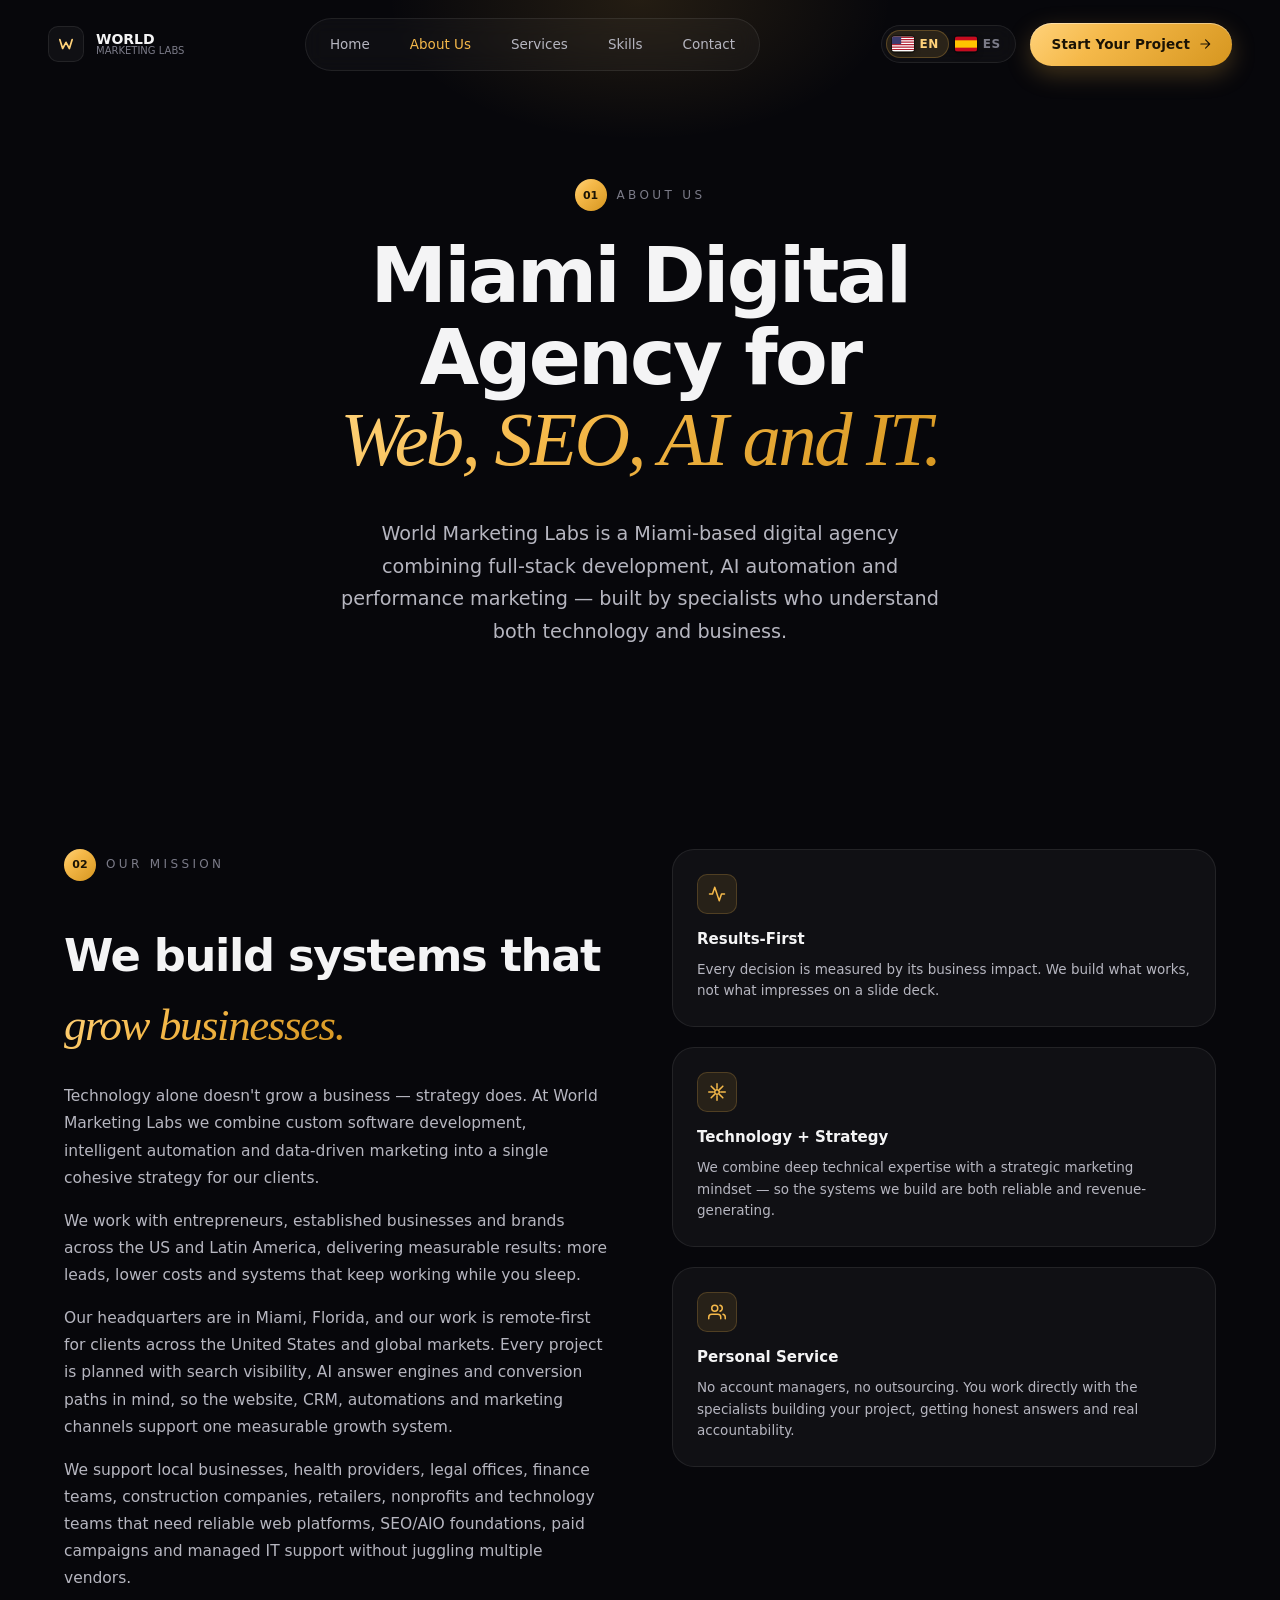
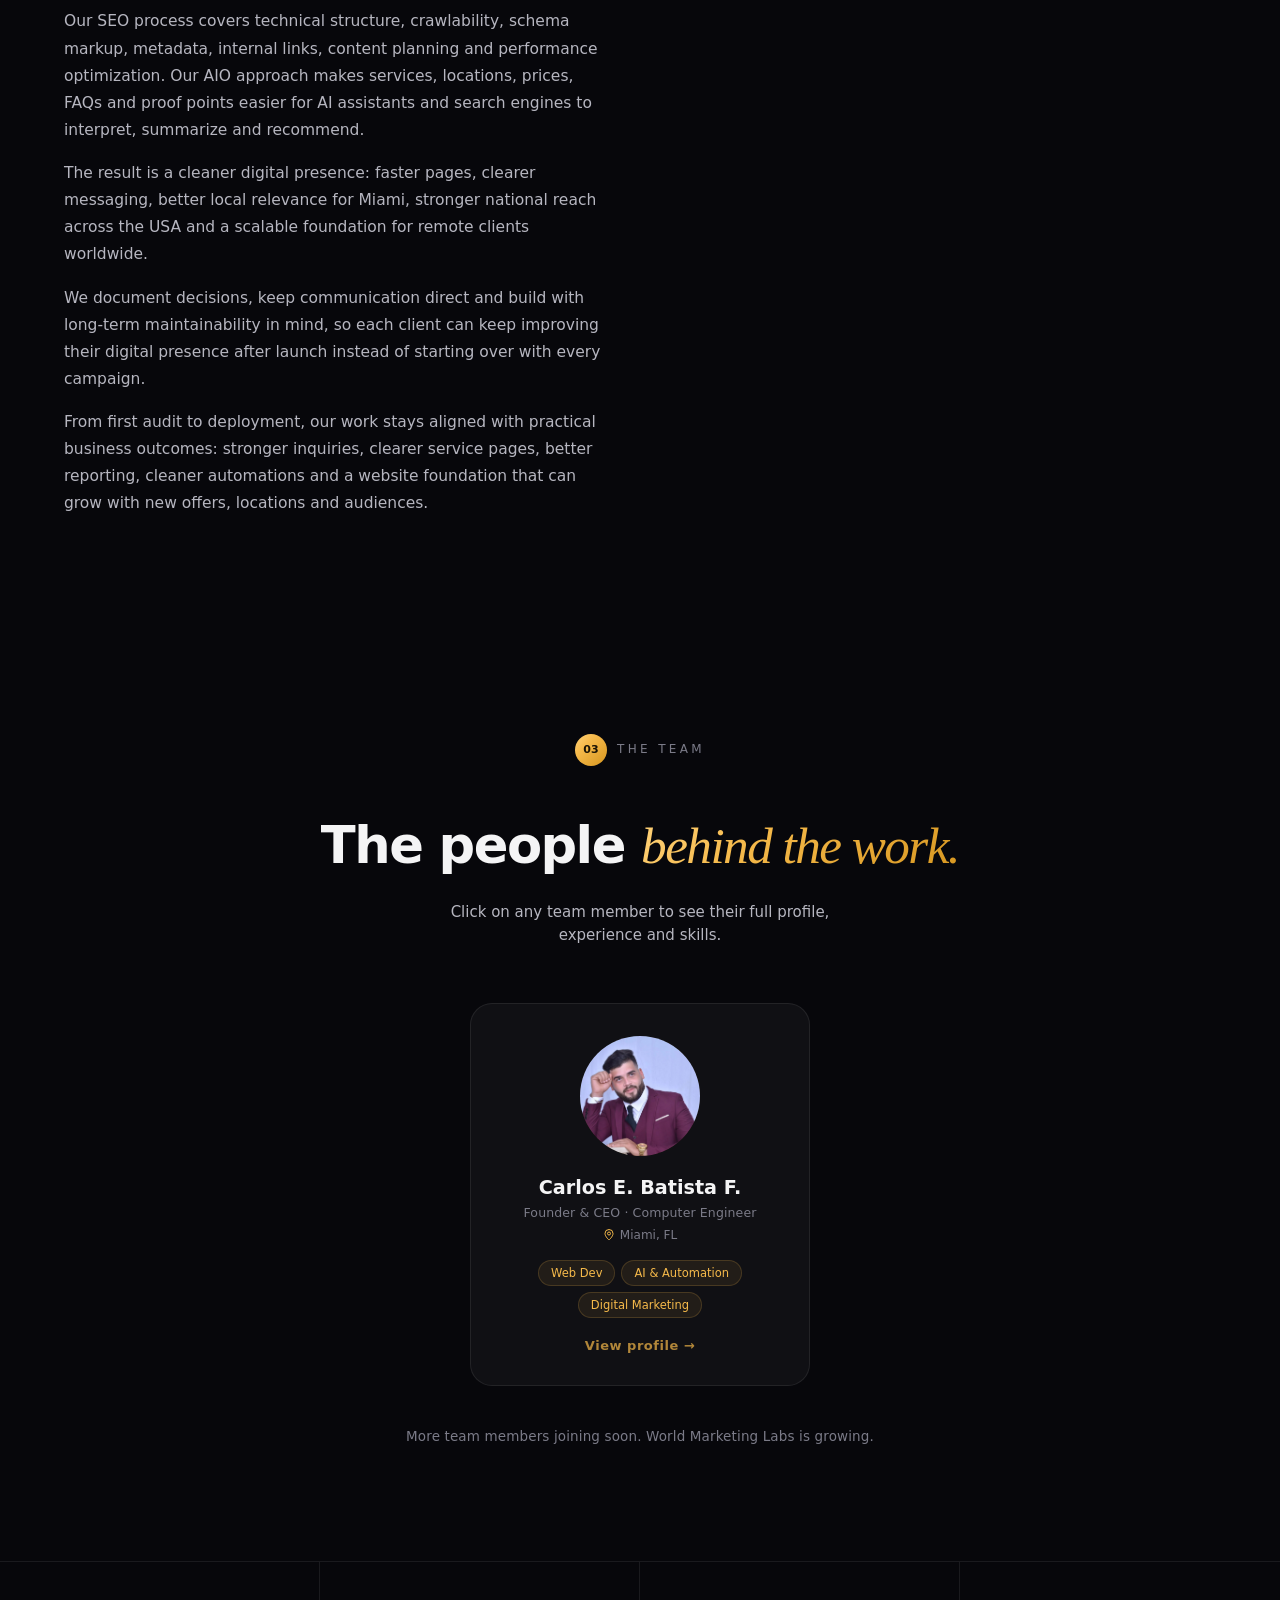
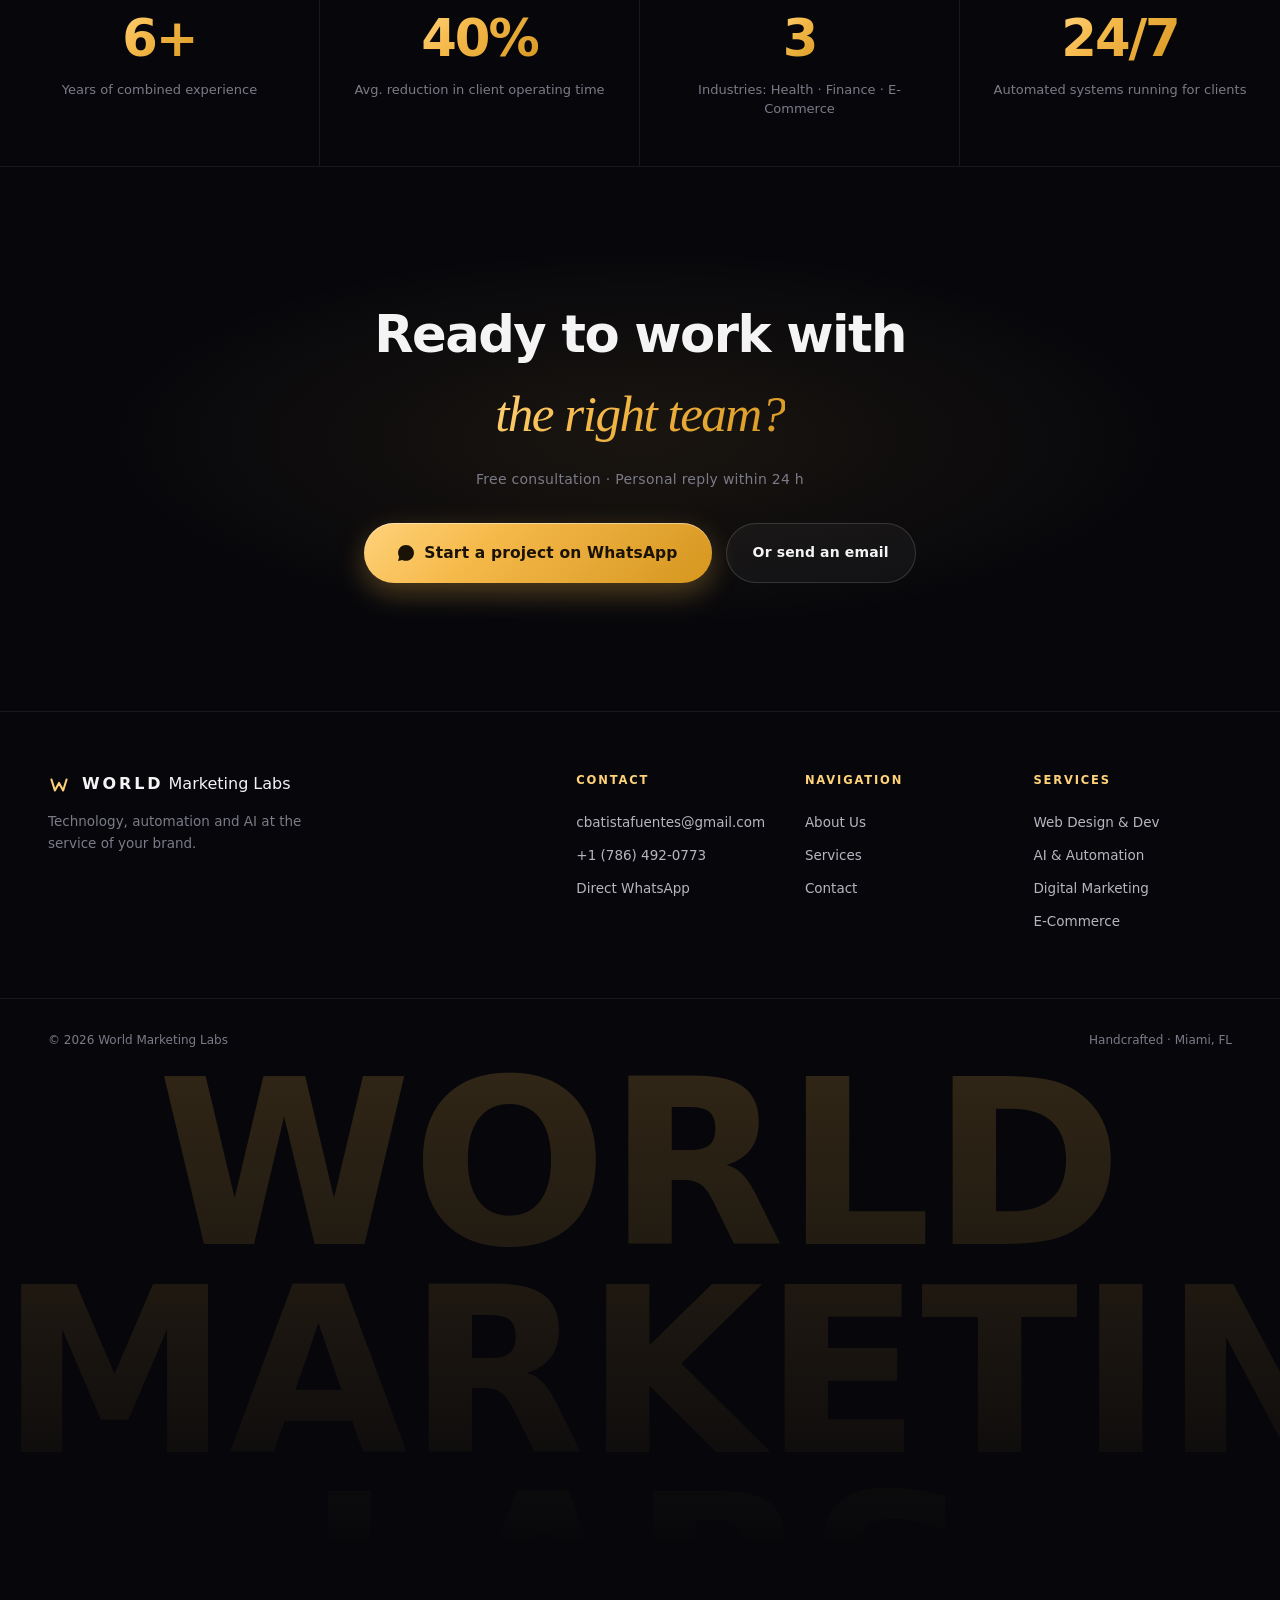
==== commit 4b8aad0f: "Polish hero branding and SEO titles" ====
--- a/about.html
+++ b/about.html
@@ -22,12 +22,12 @@
 <meta name="twitter:description" content="Meet World Marketing Labs, a Miami digital team building websites, SEO/AIO systems, AI automation, marketing workflows and managed IT solutions for global clients." />
 <meta name="twitter:image" content="https://www.worldmarketinglabs.com/assets/carlos.jpg" />
 <script type="application/ld+json">{"@context":"https://schema.org","@graph":[{"@type":["Organization","LocalBusiness","ProfessionalService"],"@id":"https://www.worldmarketinglabs.com/#business","name":"World Marketing Labs","url":"https://www.worldmarketinglabs.com/","telephone":"+1-786-492-0773","email":"cbatistafuentes@gmail.com","image":"https://www.worldmarketinglabs.com/assets/carlos.jpg","address":{"@type":"PostalAddress","addressLocality":"Miami","addressRegion":"FL","addressCountry":"US"},"areaServed":[{"@type":"City","name":"Miami"},{"@type":"State","name":"Florida"},{"@type":"Country","name":"United States"},{"@type":"Place","name":"Remote clients worldwide"}],"slogan":"Websites, automation, marketing and IT systems that grow businesses.","sameAs":[]},{"@type":"WebSite","@id":"https://www.worldmarketinglabs.com/#website","url":"https://www.worldmarketinglabs.com/","name":"World Marketing Labs","publisher":{"@id":"https://www.worldmarketinglabs.com/#business"},"inLanguage":["en-US","es-US"]},{"@type":"AboutPage","@id":"https://www.worldmarketinglabs.com/about#webpage","url":"https://www.worldmarketinglabs.com/about","name":"About World Marketing Labs | Miami Web, SEO & AI Automation Team","description":"Meet World Marketing Labs, a Miami digital team building websites, SEO/AIO systems, AI automation, marketing workflows and managed IT solutions for global clients.","isPartOf":{"@id":"https://www.worldmarketinglabs.com/#website"},"about":{"@id":"https://www.worldmarketinglabs.com/#business"},"inLanguage":["en-US","es-US"]},{"@type":"BreadcrumbList","@id":"https://www.worldmarketinglabs.com/about#breadcrumb","itemListElement":[{"@type":"ListItem","position":1,"name":"Home","item":"https://www.worldmarketinglabs.com/"},{"@type":"ListItem","position":2,"name":"About","item":"https://www.worldmarketinglabs.com/about"}]}]}</script>
-<link rel="icon" type="image/svg+xml" href="/favicon.svg" />
+<link rel="icon" type="image/svg+xml" href="/favicon.svg?v=3" />
 <link rel="stylesheet" href="styles.min.css" /><link rel="stylesheet" href="about.min.css" />
 </head>
 <body>
 <header class="nav" id="nav">
-  <a href="/" class="nav__brand"><span class="nav__brand-mark"><svg viewBox="0 0 32 32" fill="none"><path d="M5 7 L10 27 L16 15 L22 27 L27 7" stroke="url(#gx)" stroke-width="3" stroke-linecap="round" stroke-linejoin="round"/><defs><linearGradient id="gx" x1="0" y1="0" x2="32" y2="32"><stop offset="0" stop-color="#FFD27A"/><stop offset="1" stop-color="#F59E0B"/></linearGradient></defs></svg></span><span class="nav__brand-text"><strong>WORLD</strong><em>Marketing Labs</em></span></a>
+  <a href="/" class="nav__brand"><span class="nav__brand-mark"><svg viewBox="0 0 32 32" fill="none"><path d="M5 8 L10 24 L16 13 L22 24 L27 8" stroke="url(#gx)" stroke-width="3" stroke-linecap="round" stroke-linejoin="round"/><path d="M10 8 H22" stroke="url(#gx)" stroke-width="3" stroke-linecap="round" opacity=".62"/><defs><linearGradient id="gx" x1="0" y1="0" x2="32" y2="32"><stop offset="0" stop-color="#FFD27A"/><stop offset="1" stop-color="#F59E0B"/></linearGradient></defs></svg></span><span class="nav__brand-text"><strong>WORLD</strong><em>Marketing Labs</em></span></a>
   <nav class="nav__links">
     <a href="/" data-i18n="nav.home">Home</a>
     <a href="/about" class="is-active" data-i18n="nav.about">About Us</a>
@@ -186,7 +186,7 @@
 </aside>
 
 <!-- ============ FOOTER ============ -->
-<footer class="footer"><div class="footer__inner"><div class="footer__brand"><div class="footer__logo"><svg viewBox="0 0 32 32" fill="none"><path d="M5 7 L10 27 L16 15 L22 27 L27 7" stroke="url(#gx2)" stroke-width="3" stroke-linecap="round" stroke-linejoin="round"/><defs><linearGradient id="gx2" x1="0" y1="0" x2="32" y2="32"><stop offset="0" stop-color="#FFD27A"/><stop offset="1" stop-color="#F59E0B"/></linearGradient></defs></svg><span><strong>WORLD</strong> Marketing Labs</span></div><p data-i18n="footer.tagline">Technology, automation and AI at the service of your brand.</p></div><div class="footer__cols"><div><h5 data-i18n="footer.contact.title">Contact</h5><a href="mailto:cbatistafuentes@gmail.com">cbatistafuentes@gmail.com</a><a href="tel:+17864920773">+1 (786) 492-0773</a><a href="/#contact" data-i18n="footer.contact.wa">Direct WhatsApp</a></div><div><h5 data-i18n="footer.nav.title">Navigation</h5><a href="/about" data-i18n="nav.about">About Us</a><a href="/#services" data-i18n="nav.services">Services</a><a href="/#contact" data-i18n="nav.contact">Contact</a></div><div><h5 data-i18n="footer.services.title">Services</h5><a href="/services/web-design" data-i18n="nav.dd.web">Web Design & Dev</a><a href="/services/ai-automation" data-i18n="nav.dd.ai">AI & Automation</a><a href="/services/digital-marketing" data-i18n="nav.dd.mkt">Digital Marketing</a><a href="/services/ecommerce" data-i18n="nav.dd.ecom">E-Commerce</a></div></div></div><div class="footer__bottom"><span>© <span id="yr">2026</span> World Marketing Labs</span><span data-i18n="footer.built">Handcrafted · Miami, FL</span></div><div class="footer__giant" aria-hidden="true">WORLD MARKETING LABS</div></footer>
+<footer class="footer"><div class="footer__inner"><div class="footer__brand"><div class="footer__logo"><svg viewBox="0 0 32 32" fill="none"><path d="M5 8 L10 24 L16 13 L22 24 L27 8" stroke="url(#gx2)" stroke-width="3" stroke-linecap="round" stroke-linejoin="round"/><path d="M10 8 H22" stroke="url(#gx2)" stroke-width="3" stroke-linecap="round" opacity=".62"/><defs><linearGradient id="gx2" x1="0" y1="0" x2="32" y2="32"><stop offset="0" stop-color="#FFD27A"/><stop offset="1" stop-color="#F59E0B"/></linearGradient></defs></svg><span><strong>WORLD</strong> Marketing Labs</span></div><p data-i18n="footer.tagline">Technology, automation and AI at the service of your brand.</p></div><div class="footer__cols"><div><h5 data-i18n="footer.contact.title">Contact</h5><a href="mailto:cbatistafuentes@gmail.com">cbatistafuentes@gmail.com</a><a href="tel:+17864920773">+1 (786) 492-0773</a><a href="/#contact" data-i18n="footer.contact.wa">Direct WhatsApp</a></div><div><h5 data-i18n="footer.nav.title">Navigation</h5><a href="/about" data-i18n="nav.about">About Us</a><a href="/#services" data-i18n="nav.services">Services</a><a href="/#contact" data-i18n="nav.contact">Contact</a></div><div><h5 data-i18n="footer.services.title">Services</h5><a href="/services/web-design" data-i18n="nav.dd.web">Web Design & Dev</a><a href="/services/ai-automation" data-i18n="nav.dd.ai">AI & Automation</a><a href="/services/digital-marketing" data-i18n="nav.dd.mkt">Digital Marketing</a><a href="/services/ecommerce" data-i18n="nav.dd.ecom">E-Commerce</a></div></div></div><div class="footer__bottom"><span>© <span id="yr">2026</span> World Marketing Labs</span><span data-i18n="footer.built">Handcrafted · Miami, FL</span></div><div class="footer__giant" aria-hidden="true">WORLD MARKETING LABS</div></footer>
 
 <script src="about.min.js" defer></script>
 </body></html>
--- a/styles.min.css
+++ b/styles.min.css
@@ -1 +1 @@
-:root{--bg:#07070b;--bg-2:#0c0c14;--surface:rgba(255, 255, 255, 0.04);--surface-2:rgba(255, 255, 255, 0.06);--line:rgba(255, 255, 255, 0.08);--line-strong:rgba(255, 255, 255, 0.14);--ink:#f4f4f5;--ink-soft:#b6b6c0;--ink-mute:#7b7b88;--gold:#f5b94a;--gold-2:#ffd27a;--gold-3:#d6961f;--accent-grad:linear-gradient(135deg, #ffd27a 0%, #f5b94a 35%, #d6961f 100%);--accent-grad-2:linear-gradient(135deg, #ffe9b8 0%, #f5b94a 50%, #b16d00 100%);--green:#25d366;--blue:#5eead4;--radius:22px;--radius-sm:14px;--ease:cubic-bezier(.22,.61,.36,1);--container:1320px}*{box-sizing:border-box}::selection{background:var(--gold);color:#1a1305}body,html{margin:0;padding:0;background:var(--bg);color:var(--ink);font-family:system-ui,-apple-system,BlinkMacSystemFont,"Segoe UI",sans-serif;font-size:16px;line-height:1.55;-webkit-font-smoothing:antialiased;-moz-osx-font-smoothing:grayscale;text-rendering:optimizeLegibility;overflow-x:hidden;scroll-behavior:smooth}body.is-loading{overflow:hidden}a{color:inherit;text-decoration:none}img{max-width:100%;display:block}ol,ul{list-style:none;padding:0;margin:0}button{font-family:inherit;cursor:pointer;border:0;background:0 0;color:inherit}.preloader{position:fixed;inset:0;background:var(--bg);z-index:9999;display:grid;place-items:center;transition:opacity .6s var(--ease),visibility .6s var(--ease)}.preloader.is-done{opacity:0;visibility:hidden}.preloader__inner{width:min(640px,80vw);text-align:center}.preloader__logo{display:flex;align-items:center;justify-content:center;gap:16px;font-family:system-ui,-apple-system,BlinkMacSystemFont,"Segoe UI",sans-serif;font-weight:700;letter-spacing:.3em;font-size:clamp(14px, 1.5vw, 18px);color:var(--ink-soft);margin-bottom:28px}.preloader__x{display:inline-grid;place-items:center;width:42px;height:42px;border-radius:50%;background:var(--accent-grad);box-shadow:0 8px 32px rgba(245,185,74,.4)}.preloader__x svg{width:22px;height:22px}.preloader__sep{width:32px;height:1px;background:linear-gradient(90deg,transparent,var(--ink-mute),transparent)}.preloader__bar{width:100%;height:2px;background:rgba(255,255,255,.06);border-radius:2px;overflow:hidden}.preloader__bar span{display:block;height:100%;width:0%;background:var(--accent-grad);transition:width .15s linear}.preloader__counter{margin-top:14px;font-family:system-ui,-apple-system,BlinkMacSystemFont,"Segoe UI",sans-serif;font-weight:500;color:var(--ink-mute);font-variant-numeric:tabular-nums}.bg-fx{position:fixed;inset:0;z-index:-1;overflow:hidden;pointer-events:none}.bg-grid{position:absolute;inset:0;background-image:linear-gradient(rgba(255,255,255,.025) 1px,transparent 1px),linear-gradient(90deg,rgba(255,255,255,.025) 1px,transparent 1px);background-size:60px 60px;mask-image:radial-gradient(ellipse at 50% 30%,#000 30%,transparent 80%);-webkit-mask-image:radial-gradient(ellipse at 50% 30%,#000 30%,transparent 80%)}.bg-aurora{position:absolute;width:50vw;height:50vw;border-radius:50%;filter:blur(120px);opacity:.55;animation:float 18s var(--ease) infinite alternate}.bg-aurora--1{top:-10%;left:-10%;background:radial-gradient(circle,#ffd27a55,transparent 60%)}.bg-aurora--2{bottom:-20%;right:-10%;background:radial-gradient(circle,#d6961f33,transparent 65%);animation-delay:-6s}.bg-aurora--3{top:40%;left:30%;width:30vw;height:30vw;background:radial-gradient(circle,#5eead422,transparent 70%);animation-delay:-12s}.bg-noise{position:absolute;inset:0;background-image:url("data:image/svg+xml,%3Csvg viewBox='0 0 200 200' xmlns='http://www.w3.org/2000/svg'%3E%3Cfilter id='n'%3E%3CfeTurbulence type='fractalNoise' baseFrequency='0.85' numOctaves='2' stitchTiles='stitch'/%3E%3C/filter%3E%3Crect width='100%25' height='100%25' filter='url(%23n)' opacity='0.6'/%3E%3C/svg%3E");opacity:.045;mix-blend-mode:overlay}@keyframes float{0%{transform:translate(0,0) scale(1)}100%{transform:translate(8vw,5vh) scale(1.2)}}.nav{position:fixed;top:0;left:0;right:0;z-index:100;display:flex;align-items:center;justify-content:space-between;gap:24px;padding:18px clamp(20px,4vw,48px);transition:all .35s var(--ease)}.nav.is-scrolled{backdrop-filter:blur(14px) saturate(160%);-webkit-backdrop-filter:blur(14px) saturate(160%);background:rgba(7,7,11,.7);border-bottom:1px solid var(--line);padding-top:12px;padding-bottom:12px}.nav__brand{display:flex;align-items:center;gap:12px;font-family:system-ui,-apple-system,BlinkMacSystemFont,"Segoe UI",sans-serif}.nav__brand-mark{width:36px;height:36px;display:grid;place-items:center;background:rgba(255,255,255,.04);border:1px solid var(--line);border-radius:10px;transition:transform .4s var(--ease)}.nav__brand:hover .nav__brand-mark{transform:rotate(180deg)}.nav__brand-mark svg{width:18px;height:18px}.nav__brand-text{display:flex;flex-direction:column;line-height:1}.nav__brand-text strong{font-size:14px;letter-spacing:0;font-weight:700}.nav__brand-text em{font-style:normal;font-size:10px;letter-spacing:0;color:var(--ink-mute);text-transform:uppercase}.nav__links{display:flex;align-items:center;gap:4px;background:rgba(255,255,255,.03);border:1px solid var(--line);padding:6px;border-radius:100px;backdrop-filter:blur(10px)}.nav__links a{padding:9px 18px;font-size:13.5px;font-weight:500;color:var(--ink-soft);border-radius:100px;transition:all .25s var(--ease);position:relative}.nav__links a:hover{color:var(--ink);background:rgba(255,255,255,.05)}.has-dropdown{position:relative}.has-dropdown>a{display:inline-flex!important;align-items:center;gap:5px}.has-dropdown>a .chev{width:10px;height:10px;transition:transform .2s}.has-dropdown:focus-within>a .chev,.has-dropdown:hover>a .chev{transform:rotate(180deg)}.nav__dropdown{position:absolute;top:100%;left:50%;transform:translateX(-50%) translateY(-6px);min-width:240px;padding-top:14px;background:0 0;opacity:0;pointer-events:none;transition:opacity .2s var(--ease),transform .2s var(--ease);z-index:200}.nav__dropdown::before{content:'';position:absolute;inset:14px 0 0 0;background:rgba(10,10,18,.96);backdrop-filter:blur(24px);-webkit-backdrop-filter:blur(24px);border:1px solid var(--line-strong);border-radius:var(--radius-sm);z-index:-1}.has-dropdown:focus-within .nav__dropdown,.has-dropdown:hover .nav__dropdown{opacity:1;pointer-events:auto;transform:translateX(-50%) translateY(0)}.nav__dropdown a{display:flex!important;align-items:center;gap:10px;padding:10px 14px;border-radius:9px;font-size:13.5px!important;color:var(--ink-soft)!important;transition:background .15s,color .15s;background:0 0}.nav__dropdown a:hover{background:var(--surface-2);color:var(--ink)!important}.nav__dropdown a svg{width:16px;height:16px;flex-shrink:0;opacity:.7}.nav__right{display:flex;align-items:center;gap:14px}.langswitch{display:inline-flex;align-items:center;background:rgba(255,255,255,.03);border:1px solid var(--line);padding:4px;border-radius:100px;backdrop-filter:blur(10px)}.langswitch__btn{display:inline-flex;align-items:center;gap:6px;padding:6px 10px 6px 6px;border-radius:100px;font-family:system-ui,-apple-system,BlinkMacSystemFont,"Segoe UI",sans-serif;font-size:12px;font-weight:600;color:var(--ink-mute);letter-spacing:.04em;transition:all .25s var(--ease);cursor:pointer}.langswitch__btn:hover{color:var(--ink)}.langswitch__btn.is-active{background:rgba(245,185,74,.12);color:var(--gold-2);box-shadow:inset 0 0 0 1px rgba(245,185,74,.25)}.langswitch__flag{display:inline-flex;width:22px;height:16px;border-radius:3px;overflow:hidden;flex-shrink:0;box-shadow:0 0 0 1px rgba(0,0,0,.4),0 2px 6px rgba(0,0,0,.4)}.langswitch__flag svg{width:100%;height:100%;display:block}.langswitch--mobile{flex-direction:row;gap:6px;padding:6px;margin-top:12px}.langswitch--mobile .langswitch__btn{padding:8px 14px 8px 10px;font-size:14px}.langswitch--mobile .langswitch__flag{width:28px;height:20px}.nav__cta{display:inline-flex;align-items:center;gap:8px;padding:11px 20px 11px 22px;border-radius:100px;background:var(--accent-grad);color:#1a1305;font-weight:600;font-size:13.5px;letter-spacing:.01em;box-shadow:0 8px 24px rgba(245,185,74,.25),inset 0 1px 0 rgba(255,255,255,.4);transition:transform .35s var(--ease),box-shadow .35s var(--ease)}.nav__cta:hover{box-shadow:0 12px 36px rgba(245,185,74,.4),inset 0 1px 0 rgba(255,255,255,.4)}.nav__cta svg{width:14px;height:14px}.nav__burger{display:none;width:40px;height:40px;flex-direction:column;gap:5px;justify-content:center;align-items:center}.nav__burger span{width:22px;height:2px;background:var(--ink);border-radius:2px;transition:all .3s var(--ease)}.nav__burger.is-open span:first-child{transform:translateY(3.5px) rotate(45deg)}.nav__burger.is-open span:last-child{transform:translateY(-3.5px) rotate(-45deg)}.mmenu{position:fixed;top:0;right:0;bottom:0;left:0;background:rgba(7,7,11,.95);backdrop-filter:blur(20px);z-index:90;display:none;overflow:hidden;opacity:0;pointer-events:none;transition:opacity .35s var(--ease)}.mmenu.is-open{opacity:1;pointer-events:all}.mmenu__panels{position:absolute;top:0;left:0;display:flex;width:200%;height:100%;transition:transform .35s var(--ease)}.mmenu__panels.is-sub{transform:translateX(-50%)}.mmenu__panel{width:50%;height:100%;display:flex;flex-direction:column;justify-content:center;align-items:center;gap:20px;font-size:22px;font-family:system-ui,-apple-system,BlinkMacSystemFont,"Segoe UI",sans-serif;font-weight:600;padding:48px 24px;overflow-y:auto;box-sizing:border-box}.mmenu__panel a{color:var(--ink);padding:8px 0}.mmenu__cta{color:var(--gold-2)!important}.mmenu__has-sub{display:flex;align-items:center;gap:8px;background:0 0;border:none;color:var(--ink);font-size:22px;font-family:system-ui,-apple-system,BlinkMacSystemFont,"Segoe UI",sans-serif;font-weight:600;cursor:pointer;padding:8px 0}.mmenu__has-sub svg{width:18px;height:18px;flex-shrink:0;opacity:.6}.mmenu__back{display:flex;align-items:center;gap:6px;background:0 0;border:none;color:var(--gold-2);font-size:15px;font-family:system-ui,-apple-system,BlinkMacSystemFont,"Segoe UI",sans-serif;font-weight:600;cursor:pointer;padding:8px 0;align-self:flex-start;margin-bottom:12px;letter-spacing:.02em}.mmenu__back svg{width:16px;height:16px}.mmenu__panel--services .mmenu__heading{font-size:13px;letter-spacing:.12em;text-transform:uppercase;color:rgba(255,255,255,.35);margin-bottom:4px;align-self:flex-start}@media (max-width:880px){.nav__links,.nav__right{display:none}.nav__burger{display:flex}.mmenu{display:block}}.eyebrow{display:inline-flex;align-items:center;gap:10px;font-family:system-ui,-apple-system,BlinkMacSystemFont,"Segoe UI",sans-serif;font-size:12px;letter-spacing:.28em;text-transform:uppercase;color:var(--ink-mute);margin-bottom:24px}.eyebrow span:first-child{display:inline-grid;place-items:center;width:32px;height:32px;border-radius:50%;background:var(--accent-grad);color:#1a1305;font-weight:700;font-size:11px;letter-spacing:0;flex-shrink:0}.section__title{font-family:system-ui,-apple-system,BlinkMacSystemFont,"Segoe UI",sans-serif;font-size:clamp(2rem, 4.6vw, 4rem);font-weight:700;line-height:1.06;letter-spacing:-.025em;margin:0 0 18px}.ink{background:var(--accent-grad);-webkit-background-clip:text;background-clip:text;color:transparent;font-family:Georgia,"Times New Roman",serif;font-style:italic;font-weight:400;display:inline-block;padding-bottom:.15em;line-height:1.1}.section__sub{font-size:clamp(1rem, 1.2vw, 1.125rem);color:var(--ink-soft);max-width:60ch;line-height:1.65}.section{max-width:var(--container);margin:0 auto;padding:clamp(80px,12vw,160px) clamp(20px,4vw,48px);position:relative;scroll-margin-top:104px}.section__head{margin-bottom:clamp(40px,6vw,80px)}.section__head--split{display:grid;grid-template-columns:minmax(0,1.08fr) minmax(280px,.72fr);align-items:end;gap:clamp(28px,5vw,76px)}.section__head--split .section__sub{margin:0}@media (max-width:860px){.section__head--split{grid-template-columns:1fr;align-items:start}}.hero{position:relative;min-height:100svh;display:flex;flex-direction:column;max-width:var(--container);margin:0 auto;padding:155px clamp(20px,4vw,48px) 80px}.hero__inner{display:grid;grid-template-columns:1.15fr 1fr;gap:clamp(40px,6vw,96px);align-items:center;margin-top:auto;margin-bottom:auto}@media (max-width:980px){.hero__inner{grid-template-columns:1fr;gap:60px}}.hero__marquee{position:absolute;top:90px;left:0;right:0;overflow:hidden;border-top:1px solid var(--line);border-bottom:1px solid var(--line);padding:14px 0;background:rgba(255,255,255,.015);backdrop-filter:blur(4px)}.marquee__track{display:flex;white-space:nowrap;font-family:system-ui,-apple-system,BlinkMacSystemFont,"Segoe UI",sans-serif;font-size:13px;letter-spacing:.22em;text-transform:uppercase;color:var(--ink-mute);animation:marquee 30s linear infinite}.marquee__track>span{margin-right:36px}.marquee__track span:nth-child(odd){color:var(--ink)}@keyframes marquee{from{transform:translateX(0)}to{transform:translateX(-50%)}}.badge{display:inline-flex;align-items:center;gap:10px;padding:8px 14px;border:1px solid var(--line-strong);border-radius:100px;background:rgba(255,255,255,.03);font-size:12.5px;color:var(--ink-soft);margin-bottom:28px;font-family:system-ui,-apple-system,BlinkMacSystemFont,"Segoe UI",sans-serif;letter-spacing:.04em}.badge__dot{width:8px;height:8px;border-radius:50%;background:#4ade80;box-shadow:0 0 0 4px rgba(74,222,128,.18);animation:pulse 1.8s ease-in-out infinite}@keyframes pulse{0%,100%{box-shadow:0 0 0 4px rgba(74,222,128,.18)}50%{box-shadow:0 0 0 8px rgba(74,222,128,.08)}}.hero__title{font-family:system-ui,-apple-system,BlinkMacSystemFont,"Segoe UI",sans-serif;font-size:clamp(2.6rem, 6.4vw, 5.6rem);line-height:1.05;letter-spacing:-.035em;font-weight:700;margin:0 0 36px;isolation:isolate}.hero__title .line{display:block;opacity:0;animation:.7s var(--ease) .05s forwards}.hero__title .line:first-child{animation-name:heroLineLeft}.hero__title .line:nth-child(2){animation-name:heroLineRight}.hero__title .line:nth-child(3){animation-name:heroLineLeft}.hero__title .line:nth-child(4){animation-name:heroLineRight}@keyframes heroLineLeft{from{opacity:0;transform:translateX(-90px)}to{opacity:1;transform:translateX(0)}}@keyframes heroLineRight{from{opacity:0;transform:translateX(90px)}to{opacity:1;transform:translateX(0)}}.hero__title em{font-family:Georgia,"Times New Roman",serif;font-style:italic;font-weight:400;color:var(--gold-2)}.hero__title .line--accent,.hero__title .line--accent .word-3d,.hero__title .line--accent>span{background:var(--accent-grad);-webkit-background-clip:text;background-clip:text;color:transparent;-webkit-text-fill-color:transparent}.word-3d{display:inline-block;position:relative;transform:translateZ(0);filter:drop-shadow(0 4px 12px rgba(245, 185, 74, .35))}.hero__lead{max-width:56ch;font-size:clamp(1rem, 1.2vw, 1.18rem);color:var(--ink-soft);line-height:1.6;margin:0 0 36px}.hero__lead strong{color:var(--ink);font-weight:600}.hero__lead em{font-style:normal;color:var(--gold-2)}.hero__ctas{display:flex;flex-wrap:wrap;gap:14px;margin-bottom:56px}.btn{position:relative;display:inline-flex;align-items:center;justify-content:center;gap:10px;padding:14px 26px;border-radius:100px;font-weight:600;font-size:14px;letter-spacing:.01em;transition:transform .35s var(--ease),box-shadow .35s var(--ease),background .35s var(--ease);overflow:hidden;white-space:nowrap}.btn svg{width:16px;height:16px}.btn--primary{background:var(--accent-grad);color:#1a1305;box-shadow:0 10px 28px rgba(245,185,74,.3),inset 0 1px 0 rgba(255,255,255,.45)}.btn--primary:hover{box-shadow:0 14px 40px rgba(245,185,74,.45),inset 0 1px 0 rgba(255,255,255,.45)}.btn--ghost{background:rgba(255,255,255,.04);border:1px solid var(--line-strong);color:var(--ink)}.btn--ghost:hover{background:rgba(255,255,255,.07);border-color:var(--gold-2)}.btn--xl{padding:18px 34px;font-size:15.5px}.hero__stats{display:grid;grid-template-columns:repeat(3,1fr);gap:20px;padding-top:36px;border-top:1px solid var(--line);max-width:560px}@media (max-width:540px){.hero__stats{grid-template-columns:1fr}}.stat__num{font-family:system-ui,-apple-system,BlinkMacSystemFont,"Segoe UI",sans-serif;font-size:clamp(1.6rem, 2.4vw, 2.2rem);font-weight:700;background:var(--accent-grad);-webkit-background-clip:text;background-clip:text;color:transparent;letter-spacing:-.02em;font-variant-numeric:tabular-nums}.stat__lbl{font-size:12.5px;color:var(--ink-mute);line-height:1.4;margin-top:4px}.hero__right{position:relative;display:flex;flex-direction:column;align-items:center;justify-content:center}.company-visual{position:relative;width:100%;max-width:420px;padding:48px 40px;border-radius:32px;background:linear-gradient(135deg,rgba(245,185,74,.07),rgba(214,150,31,.04)),rgba(255,255,255,.025);border:1px solid var(--line-strong);box-shadow:0 30px 80px rgba(0,0,0,.4),0 0 0 1px rgba(255,210,122,.08) inset;text-align:center;transform-style:preserve-3d}.company-visual::before{content:'';position:absolute;width:360px;height:360px;border-radius:50%;background:radial-gradient(circle,rgba(245,185,74,.22) 0,rgba(245,185,74,.06) 45%,transparent 70%);top:-90px;right:-110px;z-index:-1;animation:cv-float-a 7s ease-in-out infinite;pointer-events:none}.company-visual::after{content:'';position:absolute;width:260px;height:260px;border-radius:50%;background:radial-gradient(circle,rgba(214,150,31,.16) 0,rgba(245,185,74,.04) 50%,transparent 70%);bottom:-70px;left:-80px;z-index:-1;animation:cv-float-b 9s ease-in-out infinite;pointer-events:none}@keyframes cv-float-a{0%,100%{transform:translate(0,0) scale(1);opacity:.7}50%{transform:translate(14px,-20px) scale(1.08);opacity:1}}@keyframes cv-float-b{0%,100%{transform:translate(0,0) scale(1);opacity:.5}50%{transform:translate(-12px,14px) scale(1.12);opacity:.85}}@keyframes spin{to{transform:rotate(360deg)}}.company-visual__logo{display:flex;justify-content:center;margin-bottom:20px}.company-visual__logo svg{width:80px;height:80px;filter:drop-shadow(0 0 24px rgba(245,185,74,.5))}.company-visual__name{font-family:system-ui,-apple-system,BlinkMacSystemFont,"Segoe UI",sans-serif;font-size:1.4rem;letter-spacing:.12em;margin-bottom:8px}.company-visual__name strong{font-weight:800;color:var(--ink)}.company-visual__name em{font-style:normal;font-weight:400;font-size:.85em;color:var(--ink-mute);letter-spacing:.28em;display:block;text-transform:uppercase}.company-visual__tagline{font-size:12px;letter-spacing:.22em;text-transform:uppercase;color:var(--gold);margin:0 0 28px}.company-visual__chips{display:flex;flex-wrap:wrap;gap:8px;justify-content:center;margin-bottom:28px}.company-visual__chips span{display:inline-flex;align-items:center;gap:6px;padding:8px 14px;background:rgba(255,255,255,.04);border:1px solid var(--line);border-radius:100px;font-size:12.5px;font-weight:500;color:var(--ink-soft);white-space:nowrap}.company-visual__chips svg{width:13px;height:13px;color:var(--gold-2);flex-shrink:0}.company-visual__cta{display:inline-flex;align-items:center;gap:6px;font-size:13px;font-weight:600;letter-spacing:.04em;color:var(--gold);text-decoration:none;opacity:.85;transition:opacity .2s,gap .2s}.company-visual__cta:hover{opacity:1;gap:10px}.scrollhint{position:absolute;bottom:28px;left:50%;transform:translateX(-50%);display:flex;flex-direction:column;align-items:center;gap:8px;color:var(--ink-mute);font-size:11px;font-family:system-ui,-apple-system,BlinkMacSystemFont,"Segoe UI",sans-serif;letter-spacing:.32em;text-transform:uppercase}.scrollhint__line{width:1px;height:32px;background:linear-gradient(180deg,transparent,var(--ink-mute));animation:scrollLine 2s ease-in-out infinite}@keyframes scrollLine{0%,100%{transform:scaleY(1);transform-origin:top}50%{transform:scaleY(.4);transform-origin:top}}.about__grid{display:grid;grid-template-columns:1.4fr 1fr;gap:clamp(40px,6vw,80px)}@media (max-width:880px){.about__grid{grid-template-columns:1fr}}.about__copy .big{font-family:system-ui,-apple-system,BlinkMacSystemFont,"Segoe UI",sans-serif;font-size:clamp(1.3rem, 2vw, 1.6rem);font-weight:500;color:var(--ink);line-height:1.4;letter-spacing:-.01em;margin:0 0 24px}.about__copy p{color:var(--ink-soft);line-height:1.7;font-size:1.05rem}.signature{margin-top:36px;padding-top:24px;border-top:1px solid var(--line)}.signature svg{width:160px;height:auto}.signature small{display:block;margin-top:8px;font-family:system-ui,-apple-system,BlinkMacSystemFont,"Segoe UI",sans-serif;color:var(--ink-mute);font-size:12px;letter-spacing:.06em}.about__fortalezas{padding:32px;background:var(--surface);border:1px solid var(--line);border-radius:var(--radius);backdrop-filter:blur(8px);position:relative;overflow:hidden}.about__fortalezas::before{content:'';position:absolute;top:-50%;right:-50%;width:100%;height:100%;background:radial-gradient(circle,rgba(245,185,74,.18),transparent 60%);pointer-events:none}.about__fortalezas h3{font-family:system-ui,-apple-system,BlinkMacSystemFont,"Segoe UI",sans-serif;font-size:1.1rem;letter-spacing:.04em;margin:0 0 22px;color:var(--gold-2)}.about__fortalezas ul li{display:flex;align-items:flex-start;gap:12px;padding:12px 0;border-top:1px solid var(--line);color:var(--ink-soft);font-size:14.5px;line-height:1.5}.about__fortalezas ul li:first-child{border-top:0}.about__fortalezas ul li i{display:inline-block;width:8px;height:8px;border-radius:50%;background:var(--accent-grad);flex-shrink:0;margin-top:7px;box-shadow:0 0 0 3px rgba(245,185,74,.15)}.bento{display:grid;grid-template-columns:repeat(3,1fr);gap:16px}@media (max-width:980px){.bento{grid-template-columns:repeat(2,1fr)}}@media (max-width:620px){.bento{grid-template-columns:1fr}}.bento__card{position:relative;padding:32px;background:var(--surface);border:1px solid var(--line);border-radius:var(--radius);backdrop-filter:blur(10px);overflow:hidden;transition:border-color .35s var(--ease),transform .5s var(--ease)}.bento__card::before{content:'';position:absolute;width:220px;height:220px;background:radial-gradient(circle,rgba(245,185,74,.2),transparent 70%);top:var(--my,50%);left:var(--mx,50%);transform:translate(-50%,-50%);opacity:0;transition:opacity .35s var(--ease);pointer-events:none}.bento__card:hover::before{opacity:1}.bento__card:hover{border-color:var(--line-strong)}.bento--lg{grid-column:span 2}@media (max-width:980px){.bento--lg{grid-column:span 2}}@media (max-width:620px){.bento--lg{grid-column:span 1}}.bento__icon{display:inline-grid;place-items:center;width:52px;height:52px;border-radius:14px;background:rgba(245,185,74,.1);border:1px solid rgba(245,185,74,.25);color:var(--gold-2);margin-bottom:22px}.bento__icon svg{width:24px;height:24px}.bento__card h3{font-family:system-ui,-apple-system,BlinkMacSystemFont,"Segoe UI",sans-serif;font-size:1.4rem;font-weight:600;letter-spacing:-.01em;margin:0 0 12px}.bento__card p{color:var(--ink-soft);font-size:14.5px;line-height:1.6;margin:0 0 18px}.bento__list{margin-top:18px}.bento__list li{padding:10px 0;border-top:1px dashed var(--line);color:var(--ink-soft);font-size:13.5px;position:relative;padding-left:22px}.bento__list li::before{content:'→';position:absolute;left:0;color:var(--gold-2)}.bento__more{display:inline-flex;align-items:center;gap:6px;margin-top:20px;font-size:13px;font-weight:600;letter-spacing:.04em;color:var(--gold);text-decoration:none;opacity:.8;transition:opacity .2s,gap .2s}.bento__more:hover{opacity:1;gap:10px}.pricing{max-width:min(1440px,100%)}.pricing-table{width:100%;overflow:hidden;border:1px solid rgba(245,185,74,.22);border-radius:28px;background:linear-gradient(135deg,rgba(245,185,74,.08),rgba(255,255,255,.025)),rgba(255,255,255,.035);box-shadow:0 24px 70px rgba(0,0,0,.34);backdrop-filter:blur(14px)}.pricing-table__row{display:grid;grid-template-columns:minmax(220px,.9fr) repeat(3,minmax(150px,1fr));min-height:76px;border-top:1px solid rgba(255,255,255,.075)}.pricing-table__row:first-child{border-top:0}.pricing-table__row>*{display:flex;align-items:center;justify-content:center;padding:18px 20px;text-align:center;border-left:1px solid rgba(255,255,255,.075);color:var(--ink-soft);font-size:14px}.pricing-table__row>:first-child{justify-content:flex-start;text-align:left;border-left:0;color:var(--ink);font-weight:600}.pricing-table__head{min-height:156px;background:linear-gradient(135deg,rgba(245,185,74,.26),rgba(255,210,122,.08))}.pricing-table__head>div{flex-direction:column;align-items:center;justify-content:center;gap:4px}.pricing-table__head>div:first-child{align-items:flex-start;font-family:system-ui,-apple-system,BlinkMacSystemFont,"Segoe UI",sans-serif;font-size:1.1rem;color:var(--ink)}.pricing-table__head strong{font-family:system-ui,-apple-system,BlinkMacSystemFont,"Segoe UI",sans-serif;font-size:clamp(1.15rem, 2vw, 1.65rem);line-height:1.1;color:var(--ink)}.pricing-table__head span{font-family:system-ui,-apple-system,BlinkMacSystemFont,"Segoe UI",sans-serif;font-size:clamp(1rem, 1.4vw, 1.25rem);font-weight:700;color:var(--gold-2)}.pricing-table__head small{font-size:12px;color:var(--ink-mute)}.check{color:#1a1305!important;font-weight:800}.check::before{content:'';width:26px;height:26px;border-radius:50%;background:var(--accent-grad);box-shadow:0 8px 20px rgba(245,185,74,.26);position:absolute;z-index:-1}.pricing-table__row .check{position:relative;isolation:isolate}.dash{color:var(--ink-mute)!important;font-size:1.4rem!important}.pricing-mobile{display:none;grid-template-columns:repeat(3,1fr);gap:16px}.price-card{padding:28px;border-radius:var(--radius);background:var(--surface);border:1px solid var(--line);backdrop-filter:blur(10px)}.price-card--featured{border-color:rgba(245,185,74,.36);background:linear-gradient(135deg,rgba(245,185,74,.12),rgba(255,255,255,.04))}.industry-card__icon,.price-card__icon{display:inline-grid;place-items:center;width:58px;height:58px;border-radius:16px;background:rgba(245,185,74,.11);border:1px solid rgba(245,185,74,.24);color:var(--gold-2);margin-bottom:20px}.industry-card__icon svg,.price-card__icon svg{width:27px;height:27px}.price-card h3{font-family:system-ui,-apple-system,BlinkMacSystemFont,"Segoe UI",sans-serif;font-size:1.55rem;margin:0 0 6px}.price-card p{margin:0 0 18px;color:var(--gold-2);font-weight:700;font-family:system-ui,-apple-system,BlinkMacSystemFont,"Segoe UI",sans-serif}.price-card li{color:var(--ink-soft);font-size:14px;padding:10px 0;border-top:1px dashed var(--line)}@media (max-width:900px){.pricing-table{display:none}.pricing-mobile{display:grid}}@media (max-width:720px){.pricing-mobile{grid-template-columns:1fr}}.plan-grid{display:grid;grid-template-columns:repeat(3,1fr);gap:24px;align-items:stretch}.plan-card{position:relative;display:flex;flex-direction:column;min-height:100%;padding:34px 32px;border-radius:28px;background:radial-gradient(circle at 80% 0,rgba(245,185,74,.22),transparent 34%),linear-gradient(160deg,rgba(245,185,74,.12),rgba(255,255,255,.035) 42%),rgba(255,255,255,.035);border:1px solid rgba(245,185,74,.2);box-shadow:0 24px 70px rgba(0,0,0,.28);overflow:hidden}.plan-card--popular{margin-top:-18px;margin-bottom:18px;border-color:rgba(255,210,122,.5);box-shadow:0 32px 90px rgba(245,185,74,.14),0 24px 70px rgba(0,0,0,.34)}.plan-card__badge{position:absolute;top:0;left:50%;transform:translate(-50%,-1px);padding:9px 24px;border-radius:0 0 999px 999px;background:rgba(255,255,255,.92);color:#9a6400;font-family:system-ui,-apple-system,BlinkMacSystemFont,"Segoe UI",sans-serif;font-size:12px;font-weight:800;text-transform:uppercase;letter-spacing:.08em;white-space:nowrap}.plan-card__top h3{font-family:system-ui,-apple-system,BlinkMacSystemFont,"Segoe UI",sans-serif;font-size:clamp(1.55rem, 2.5vw, 2.6rem);line-height:1.02;margin:0 0 14px;letter-spacing:-.03em}.plan-card__top h3 span{display:block;color:var(--gold-2)}.plan-card__top p{min-height:52px;margin:0;color:var(--ink-soft)}.plan-card__price{display:flex;align-items:baseline;gap:7px;margin:28px 0 20px;padding:24px;border-radius:22px;background:rgba(255,255,255,.92);color:#171717;font-family:system-ui,-apple-system,BlinkMacSystemFont,"Segoe UI",sans-serif;font-size:clamp(3rem, 5vw, 4.3rem);line-height:1;font-weight:800;letter-spacing:-.05em}.plan-card__price span{font-size:1.2rem;font-weight:500;letter-spacing:0}.plan-card__price small{color:#c47a00;font-size:1rem;font-weight:700;letter-spacing:0}.plan-card__cta{display:flex;align-items:center;justify-content:center;gap:14px;width:100%;padding:14px 20px;border-radius:999px;background:#191918;color:#fff;font-weight:700;margin-bottom:28px;box-shadow:inset 0 1px 0 rgba(255,255,255,.18)}.plan-card__cta svg{width:18px;height:18px;padding:3px;border-radius:50%;background:var(--accent-grad);color:#1a1305;box-sizing:content-box}.plan-list li{display:flex;align-items:flex-start;gap:12px;padding:13px 0;border-top:1px solid rgba(255,255,255,.09);color:var(--ink-soft);font-size:14px}.plan-list li::before{content:'✓';display:inline-grid;place-items:center;width:21px;height:21px;flex:0 0 21px;border-radius:50%;background:var(--accent-grad);color:#1a1305;font-size:12px;font-weight:900;margin-top:1px}@media (max-width:1060px){.plan-grid{grid-template-columns:1fr}.plan-card--popular{margin-top:0;margin-bottom:0}.plan-card__top p{min-height:0}}.industry-grid{display:grid;grid-template-columns:repeat(3,1fr);gap:18px}.industry-card{padding:30px;border-radius:var(--radius);background:var(--surface);border:1px solid var(--line);backdrop-filter:blur(10px);transition:transform .35s var(--ease),border-color .35s var(--ease),background .35s var(--ease)}.industry-card:hover{transform:translateY(-4px);border-color:rgba(245,185,74,.32);background:rgba(255,255,255,.055)}.industry-card h3{font-family:system-ui,-apple-system,BlinkMacSystemFont,"Segoe UI",sans-serif;margin:0 0 10px;font-size:1.25rem}.industry-card p{margin:0;color:var(--ink-soft);font-size:14.5px;line-height:1.62}.search-footprint{margin-top:24px;display:grid;grid-template-columns:1fr .82fr;gap:clamp(24px,4vw,56px);padding:clamp(28px,5vw,48px);border:1px solid rgba(245,185,74,.24);border-radius:28px;background:radial-gradient(circle at 0 0,rgba(94,234,212,.14),transparent 32%),linear-gradient(135deg,rgba(245,185,74,.1),rgba(255,255,255,.035))}.search-footprint h3{font-family:system-ui,-apple-system,BlinkMacSystemFont,"Segoe UI",sans-serif;font-size:clamp(1.55rem, 2.5vw, 2.5rem);line-height:1.08;margin:0 0 14px}.search-footprint p{color:var(--ink-soft);margin:0;line-height:1.7}.search-footprint li{position:relative;padding:11px 0 11px 28px;color:var(--ink-soft);border-top:1px dashed var(--line)}.search-footprint li:first-child{border-top:0}.search-footprint li::before{content:'';position:absolute;left:0;top:19px;width:12px;height:12px;border-radius:50%;background:var(--accent-grad);box-shadow:0 0 0 5px rgba(245,185,74,.12)}@media (max-width:980px){.industry-grid{grid-template-columns:repeat(2,1fr)}.search-footprint{grid-template-columns:1fr}}@media (max-width:620px){.industry-grid{grid-template-columns:1fr}}.skills__grid{display:grid;grid-template-columns:repeat(3,1fr);gap:16px}@media (max-width:980px){.skills__grid{grid-template-columns:repeat(2,1fr)}}@media (max-width:620px){.skills__grid{grid-template-columns:1fr}}.skillcard{padding:28px;background:var(--surface);border:1px solid var(--line);border-radius:var(--radius);backdrop-filter:blur(10px);position:relative;overflow:hidden;transition:border-color .35s var(--ease)}.skillcard:hover{border-color:rgba(245,185,74,.3)}.skillcard header{display:flex;align-items:center;gap:14px;margin-bottom:20px;padding-bottom:18px;border-bottom:1px solid var(--line)}.skillcard header span{display:inline-grid;place-items:center;width:36px;height:36px;border-radius:10px;background:rgba(245,185,74,.12);color:var(--gold-2);font-family:system-ui,-apple-system,BlinkMacSystemFont,"Segoe UI",sans-serif;font-weight:600;font-size:12px}.skillcard h4{font-family:system-ui,-apple-system,BlinkMacSystemFont,"Segoe UI",sans-serif;font-size:1.05rem;font-weight:600;margin:0;letter-spacing:-.005em}.tags{display:flex;flex-wrap:wrap;gap:8px}.tags span{padding:6px 12px;background:rgba(255,255,255,.05);border:1px solid var(--line);border-radius:100px;font-size:12.5px;color:var(--ink-soft);transition:all .25s var(--ease)}.tags span:hover{border-color:var(--gold-2);color:var(--ink);background:rgba(245,185,74,.08);transform:translateY(-2px)}.timeline{position:relative;padding-left:40px}.timeline::before{content:'';position:absolute;left:14px;top:6px;bottom:6px;width:1px;background:linear-gradient(180deg,transparent,var(--gold-2) 10%,var(--gold-3) 90%,transparent)}.timeline__item{position:relative;margin-bottom:40px}.timeline__item:last-child{margin-bottom:0}.timeline__node{position:absolute;left:-33px;top:28px;width:16px;height:16px;border-radius:50%;background:var(--bg);border:2px solid var(--gold-2);box-shadow:0 0 0 5px rgba(245,185,74,.15)}.timeline__node::after{content:'';position:absolute;inset:3px;background:var(--gold-2);border-radius:50%}.timeline__card{padding:32px;background:var(--surface);border:1px solid var(--line);border-radius:var(--radius);backdrop-filter:blur(10px);transition:transform .5s var(--ease),border-color .35s var(--ease)}.timeline__card:hover{border-color:rgba(245,185,74,.3)}.timeline__card header{display:flex;flex-wrap:wrap;align-items:flex-start;justify-content:space-between;gap:12px;margin-bottom:18px;padding-bottom:18px;border-bottom:1px solid var(--line)}.timeline__card h3{font-family:system-ui,-apple-system,BlinkMacSystemFont,"Segoe UI",sans-serif;font-size:1.45rem;margin:0 0 4px;letter-spacing:-.015em}.timeline__card header p{margin:0;color:var(--gold-2);font-size:14px;font-family:system-ui,-apple-system,BlinkMacSystemFont,"Segoe UI",sans-serif;font-weight:500}.timeline__tag{padding:6px 12px;background:rgba(255,255,255,.04);border:1px solid var(--line);border-radius:100px;font-size:11.5px;color:var(--ink-mute);font-family:system-ui,-apple-system,BlinkMacSystemFont,"Segoe UI",sans-serif;letter-spacing:.05em;text-transform:uppercase;white-space:nowrap}.timeline__card>ul li{position:relative;padding:6px 0 6px 22px;font-size:14.5px;color:var(--ink-soft);line-height:1.6}.timeline__card>ul li::before{content:'';position:absolute;left:0;top:14px;width:12px;height:1px;background:var(--gold-3)}.highlight{margin-top:24px;padding:24px;background:linear-gradient(135deg,rgba(245,185,74,.08),rgba(214,150,31,.03));border:1px dashed rgba(245,185,74,.3);border-radius:var(--radius-sm)}.highlight strong{display:inline-flex;align-items:center;gap:8px;font-family:system-ui,-apple-system,BlinkMacSystemFont,"Segoe UI",sans-serif;font-size:13px;letter-spacing:.12em;text-transform:uppercase;color:var(--gold-2);margin-bottom:14px}.highlight strong::before{content:'★';font-size:14px}.highlight ul li{padding:6px 0 6px 22px;position:relative;font-size:14px;color:var(--ink-soft)}.highlight ul li::before{content:'✓';position:absolute;left:0;color:var(--gold-2);font-weight:700}.langs{padding-top:0}.langs__grid{display:grid;grid-template-columns:1fr 1fr;gap:16px;max-width:var(--container);margin:0 auto;padding:0 clamp(20px,4vw,48px)}@media (max-width:720px){.langs__grid{grid-template-columns:1fr}}.langcard{display:grid;grid-template-columns:auto 1fr;align-items:center;gap:20px;padding:24px 28px;background:var(--surface);border:1px solid var(--line);border-radius:var(--radius);backdrop-filter:blur(10px)}.langcard__flag{font-size:36px;line-height:1}.langcard h4{font-family:system-ui,-apple-system,BlinkMacSystemFont,"Segoe UI",sans-serif;margin:0 0 4px;font-size:1.1rem}.langcard p{margin:0;color:var(--ink-soft);font-size:13.5px}.langcard__bar{grid-column:1/-1;height:4px;background:rgba(255,255,255,.05);border-radius:4px;overflow:hidden}.langcard__bar span{display:block;height:100%;background:var(--accent-grad);border-radius:4px;transform-origin:left;animation:barIn 1.4s var(--ease) forwards;transform:scaleX(0)}@keyframes barIn{to{transform:scaleX(1)}}.contact{padding-bottom:clamp(80px,10vw,140px)}.contact__inner{padding:clamp(40px,6vw,80px);background:radial-gradient(ellipse at 0 0,rgba(245,185,74,.12),transparent 50%),radial-gradient(ellipse at 100% 100%,rgba(214,150,31,.08),transparent 50%),var(--surface);border:1px solid var(--line-strong);border-radius:32px;backdrop-filter:blur(12px);position:relative;overflow:hidden}.contact__inner::before{content:'';position:absolute;inset:0;background-image:linear-gradient(rgba(255,255,255,.02) 1px,transparent 1px),linear-gradient(90deg,rgba(255,255,255,.02) 1px,transparent 1px);background-size:40px 40px;pointer-events:none;opacity:.5}.contact__head{position:relative}.contact__grid{position:relative;display:grid;grid-template-columns:repeat(2,1fr);gap:14px;margin-top:40px}@media (max-width:720px){.contact__grid{grid-template-columns:1fr}}.ctcard{display:flex;align-items:center;gap:18px;padding:22px 24px;background:rgba(7,7,11,.5);border:1px solid var(--line);border-radius:var(--radius);transition:all .35s var(--ease);position:relative;overflow:hidden}.ctcard:hover{border-color:var(--line-strong);transform:translateY(-3px);box-shadow:0 20px 40px rgba(0,0,0,.4)}.ctcard__icon{display:grid;place-items:center;width:52px;height:52px;border-radius:14px;background:rgba(255,255,255,.04);border:1px solid var(--line);flex-shrink:0;transition:all .35s var(--ease)}.ctcard__icon svg{width:22px;height:22px}.ctcard:hover .ctcard__icon{transform:scale(1.06) rotate(-4deg)}.ctcard__body{display:flex;flex-direction:column;gap:2px}.ctcard__body small{color:var(--ink-mute);font-size:11.5px;font-family:system-ui,-apple-system,BlinkMacSystemFont,"Segoe UI",sans-serif;letter-spacing:.08em;text-transform:uppercase}.ctcard__body strong{font-size:1.05rem;font-weight:600;letter-spacing:-.005em}.ctcard__body span{font-size:12.5px;color:var(--gold-2);margin-top:2px;font-family:system-ui,-apple-system,BlinkMacSystemFont,"Segoe UI",sans-serif}.ctcard--wa .ctcard__icon{background:rgba(37,211,102,.12);border-color:rgba(37,211,102,.35);color:#25d366}.ctcard--mail .ctcard__icon{background:rgba(94,234,212,.1);border-color:rgba(94,234,212,.3);color:#5eead4}.ctcard--phone .ctcard__icon{background:rgba(245,185,74,.12);border-color:rgba(245,185,74,.35);color:var(--gold-2)}.contact__cta{position:relative;margin-top:48px;padding-top:40px;border-top:1px solid var(--line);text-align:center}.ribbon{display:inline-block;padding:8px 18px;border-radius:100px;background:rgba(245,185,74,.1);border:1px solid rgba(245,185,74,.25);color:var(--gold-2);font-family:system-ui,-apple-system,BlinkMacSystemFont,"Segoe UI",sans-serif;font-size:11.5px;letter-spacing:.18em;font-weight:500;margin-bottom:22px}.contact__cta h3{font-family:system-ui,-apple-system,BlinkMacSystemFont,"Segoe UI",sans-serif;font-size:clamp(1.6rem, 3.5vw, 2.6rem);font-weight:600;margin:0 0 32px;letter-spacing:-.02em;line-height:1.15}.footer{position:relative;border-top:1px solid var(--line);padding-top:60px;overflow:hidden}.footer__inner{max-width:var(--container);margin:0 auto;padding:0 clamp(20px,4vw,48px);display:grid;grid-template-columns:1fr 1.4fr;gap:60px}@media (max-width:880px){.footer__inner{grid-template-columns:1fr;gap:40px}}.footer__logo{display:flex;align-items:center;gap:12px;font-family:system-ui,-apple-system,BlinkMacSystemFont,"Segoe UI",sans-serif;margin-bottom:14px}.footer__logo svg{width:22px;height:22px}.footer__logo strong{letter-spacing:.18em}.footer__brand p{color:var(--ink-mute);font-size:13.5px;max-width:32ch;line-height:1.6}.footer__cols{display:grid;grid-template-columns:repeat(3,1fr);gap:30px}@media (max-width:620px){.footer__cols{grid-template-columns:1fr 1fr}}.footer__cols h5{font-family:system-ui,-apple-system,BlinkMacSystemFont,"Segoe UI",sans-serif;font-size:11.5px;letter-spacing:.16em;text-transform:uppercase;color:var(--gold-2);margin:0 0 16px}.footer__cols a,.footer__cols span{display:block;font-size:13.5px;color:var(--ink-soft);padding:6px 0;transition:color .2s var(--ease)}.footer__cols a:hover{color:var(--gold-2)}.footer__bottom{max-width:var(--container);margin:0 auto;padding:32px clamp(20px,4vw,48px);margin-top:60px;border-top:1px solid var(--line);display:flex;justify-content:space-between;flex-wrap:wrap;gap:12px;color:var(--ink-mute);font-size:12px;position:relative;z-index:2}.footer__giant{position:relative;font-family:system-ui,-apple-system,BlinkMacSystemFont,"Segoe UI",sans-serif;font-weight:700;font-size:clamp(80px, 18vw, 240px);letter-spacing:0;line-height:.9;text-align:center;background:linear-gradient(180deg,rgba(245,185,74,.18),transparent 80%);-webkit-background-clip:text;background-clip:text;color:transparent;margin-top:-20px;user-select:none}.fab{position:fixed;bottom:24px;right:24px;z-index:90;display:inline-flex;align-items:center;gap:10px;padding:14px 18px 14px 16px;background:#25d366;color:#fff;border-radius:100px;font-weight:600;font-size:14px;box-shadow:0 12px 32px rgba(37,211,102,.45),0 0 0 0 rgba(37,211,102,.6);transition:transform .3s var(--ease);animation:fabPulse 2.4s ease-in-out infinite}.fab:hover{transform:scale(1.06)}.fab svg{width:22px;height:22px}@keyframes fabPulse{0%{box-shadow:0 12px 32px rgba(37,211,102,.45),0 0 0 0 rgba(37,211,102,.6)}70%{box-shadow:0 12px 32px rgba(37,211,102,.45),0 0 0 22px rgba(37,211,102,0)}100%{box-shadow:0 12px 32px rgba(37,211,102,.45),0 0 0 0 rgba(37,211,102,0)}}.reveal{opacity:0;transform:translateY(60px);transition:opacity .85s var(--ease),transform .85s var(--ease)}.reveal.is-in{opacity:1;transform:translateY(0)}.reveal--left{transform:translateX(-110px)}.reveal--right{transform:translateX(110px)}.reveal--left.is-in,.reveal--right.is-in{transform:translateX(0)}.hero .badge{opacity:0;animation:heroBadge .55s var(--ease) .05s forwards}.hero__right{opacity:0;animation:heroLineRight .8s var(--ease) .1s forwards}.hero__lead{position:relative;z-index:2;opacity:0;animation:heroLineRight .75s var(--ease) .9s forwards}.hero__ctas{position:relative;z-index:2;opacity:0;animation:heroLineLeft .75s var(--ease) 1.05s forwards}.hero__stats{position:relative;z-index:2;opacity:0;animation:heroLineRight .75s var(--ease) 1.2s forwards}@keyframes heroBadge{from{opacity:0}to{opacity:1}}[data-tilt]{will-change:transform;transition:transform .5s var(--ease)}@media (max-width:540px){.hero__marquee{display:none}.hero{padding-top:100px}.chip--1{left:2%;top:4%}.chip--2{right:2%;top:24%}.chip--3{left:2%;top:56%}.chip--4{right:2%;top:74%}.fab span{display:none}.fab{padding:14px}}@media (max-width:880px){.hero__left{text-align:center;display:flex;flex-direction:column;align-items:center}.hero__title{text-align:center}.hero__lead{text-align:center;margin-left:auto;margin-right:auto}.hero__ctas{justify-content:center}.hero__stats{margin-left:auto;margin-right:auto;text-align:center}.section__head{text-align:center;display:flex;flex-direction:column;align-items:center}.section__title{text-align:center}.section__sub{margin-left:auto;margin-right:auto;text-align:center}.about__grid{text-align:center}.about__copy{display:flex;flex-direction:column;align-items:center}.about__copy .big,.about__copy p{text-align:center;max-width:60ch;margin-left:auto;margin-right:auto}.signature{display:flex;flex-direction:column;align-items:center}.about__fortalezas{text-align:left}.about__fortalezas h3{text-align:center}.bento__card{text-align:center}.bento__icon{margin-left:auto;margin-right:auto}.bento__list{text-align:left;max-width:32ch;margin-left:auto;margin-right:auto}.skillcard{text-align:center}.skillcard header{justify-content:center}.tags{justify-content:center}.timeline{padding-left:32px}.timeline__card{text-align:center}.timeline__card header{justify-content:center;align-items:center;flex-direction:column}.timeline__card>ul{text-align:left;max-width:36ch;margin-left:auto;margin-right:auto}.timeline__card>ul li{padding-left:22px}.highlight{text-align:left}.highlight strong{justify-content:center;display:flex}.langcard{text-align:center;grid-template-columns:1fr;justify-items:center}.contact__head{text-align:center}.ctcard{text-align:left}.footer__brand{text-align:center;display:flex;flex-direction:column;align-items:center}.footer__logo{justify-content:center}.footer__cols{text-align:center}}@media (prefers-reduced-motion:reduce){*,::after,::before{animation-duration:NaNs!important;transition-duration:NaNs!important}}+:root{--bg:#07070b;--bg-2:#0c0c14;--surface:rgba(255, 255, 255, 0.04);--surface-2:rgba(255, 255, 255, 0.06);--line:rgba(255, 255, 255, 0.08);--line-strong:rgba(255, 255, 255, 0.14);--ink:#f4f4f5;--ink-soft:#b6b6c0;--ink-mute:#7b7b88;--gold:#f5b94a;--gold-2:#ffd27a;--gold-3:#d6961f;--accent-grad:linear-gradient(135deg, #ffd27a 0%, #f5b94a 35%, #d6961f 100%);--accent-grad-2:linear-gradient(135deg, #ffe9b8 0%, #f5b94a 50%, #b16d00 100%);--green:#25d366;--blue:#5eead4;--radius:22px;--radius-sm:14px;--ease:cubic-bezier(.22,.61,.36,1);--container:1680px}*{box-sizing:border-box}::selection{background:var(--gold);color:#1a1305}body,html{margin:0;padding:0;background:var(--bg);color:var(--ink);font-family:system-ui,-apple-system,BlinkMacSystemFont,"Segoe UI",sans-serif;font-size:16px;line-height:1.55;-webkit-font-smoothing:antialiased;-moz-osx-font-smoothing:grayscale;text-rendering:optimizeLegibility;overflow-x:hidden;scroll-behavior:smooth}body.is-loading{overflow:hidden}a{color:inherit;text-decoration:none}img{max-width:100%;display:block}ol,ul{list-style:none;padding:0;margin:0}button{font-family:inherit;cursor:pointer;border:0;background:0 0;color:inherit}.preloader{position:fixed;inset:0;background:var(--bg);z-index:9999;display:grid;place-items:center;transition:opacity .6s var(--ease),visibility .6s var(--ease)}.preloader.is-done{opacity:0;visibility:hidden}.preloader__inner{width:min(640px,80vw);text-align:center}.preloader__logo{display:flex;align-items:center;justify-content:center;gap:16px;font-family:system-ui,-apple-system,BlinkMacSystemFont,"Segoe UI",sans-serif;font-weight:700;letter-spacing:.3em;font-size:clamp(14px, 1.5vw, 18px);color:var(--ink-soft);margin-bottom:28px}.preloader__x{display:inline-grid;place-items:center;width:42px;height:42px;border-radius:50%;background:var(--accent-grad);box-shadow:0 8px 32px rgba(245,185,74,.4)}.preloader__x svg{width:22px;height:22px}.preloader__sep{width:32px;height:1px;background:linear-gradient(90deg,transparent,var(--ink-mute),transparent)}.preloader__bar{width:100%;height:2px;background:rgba(255,255,255,.06);border-radius:2px;overflow:hidden}.preloader__bar span{display:block;height:100%;width:0%;background:var(--accent-grad);transition:width .15s linear}.preloader__counter{margin-top:14px;font-family:system-ui,-apple-system,BlinkMacSystemFont,"Segoe UI",sans-serif;font-weight:500;color:var(--ink-mute);font-variant-numeric:tabular-nums}.bg-fx{position:fixed;inset:0;z-index:-1;overflow:hidden;pointer-events:none}.bg-grid{position:absolute;inset:0;background-image:linear-gradient(rgba(255,255,255,.025) 1px,transparent 1px),linear-gradient(90deg,rgba(255,255,255,.025) 1px,transparent 1px);background-size:60px 60px;mask-image:radial-gradient(ellipse at 50% 30%,#000 30%,transparent 80%);-webkit-mask-image:radial-gradient(ellipse at 50% 30%,#000 30%,transparent 80%)}.bg-aurora{position:absolute;width:50vw;height:50vw;border-radius:50%;filter:blur(120px);opacity:.55;animation:float 18s var(--ease) infinite alternate}.bg-aurora--1{top:-10%;left:-10%;background:radial-gradient(circle,#ffd27a55,transparent 60%)}.bg-aurora--2{bottom:-20%;right:-10%;background:radial-gradient(circle,#d6961f33,transparent 65%);animation-delay:-6s}.bg-aurora--3{top:40%;left:30%;width:30vw;height:30vw;background:radial-gradient(circle,#5eead422,transparent 70%);animation-delay:-12s}.bg-noise{position:absolute;inset:0;background-image:url("data:image/svg+xml,%3Csvg viewBox='0 0 200 200' xmlns='http://www.w3.org/2000/svg'%3E%3Cfilter id='n'%3E%3CfeTurbulence type='fractalNoise' baseFrequency='0.85' numOctaves='2' stitchTiles='stitch'/%3E%3C/filter%3E%3Crect width='100%25' height='100%25' filter='url(%23n)' opacity='0.6'/%3E%3C/svg%3E");opacity:.045;mix-blend-mode:overlay}@keyframes float{0%{transform:translate(0,0) scale(1)}100%{transform:translate(8vw,5vh) scale(1.2)}}.nav{position:fixed;top:0;left:0;right:0;z-index:100;display:flex;align-items:center;justify-content:space-between;gap:24px;padding:18px clamp(20px,4vw,48px);transition:all .35s var(--ease)}.nav.is-scrolled{backdrop-filter:blur(14px) saturate(160%);-webkit-backdrop-filter:blur(14px) saturate(160%);background:rgba(7,7,11,.7);border-bottom:1px solid var(--line);padding-top:12px;padding-bottom:12px}.nav__brand{display:flex;align-items:center;gap:12px;font-family:system-ui,-apple-system,BlinkMacSystemFont,"Segoe UI",sans-serif}.nav__brand-mark{width:36px;height:36px;display:grid;place-items:center;background:rgba(255,255,255,.04);border:1px solid var(--line);border-radius:10px;transition:transform .4s var(--ease)}.nav__brand:hover .nav__brand-mark{transform:rotate(180deg)}.nav__brand-mark svg{width:18px;height:18px}.nav__brand-text{display:flex;flex-direction:column;line-height:1}.nav__brand-text strong{font-size:14px;letter-spacing:0;font-weight:700}.nav__brand-text em{font-style:normal;font-size:10px;letter-spacing:0;color:var(--ink-mute);text-transform:uppercase}.nav__links{display:flex;align-items:center;gap:4px;background:rgba(255,255,255,.03);border:1px solid var(--line);padding:6px;border-radius:100px;backdrop-filter:blur(10px)}.nav__links a{padding:9px 18px;font-size:13.5px;font-weight:500;color:var(--ink-soft);border-radius:100px;transition:all .25s var(--ease);position:relative}.nav__links a:hover{color:var(--ink);background:rgba(255,255,255,.05)}.has-dropdown{position:relative}.has-dropdown>a{display:inline-flex!important;align-items:center;gap:5px}.has-dropdown>a .chev{width:10px;height:10px;transition:transform .2s}.has-dropdown:focus-within>a .chev,.has-dropdown:hover>a .chev{transform:rotate(180deg)}.nav__dropdown{position:absolute;top:100%;left:50%;transform:translateX(-50%) translateY(-6px);min-width:240px;padding-top:14px;background:0 0;opacity:0;pointer-events:none;transition:opacity .2s var(--ease),transform .2s var(--ease);z-index:200}.nav__dropdown::before{content:'';position:absolute;inset:14px 0 0 0;background:rgba(10,10,18,.96);backdrop-filter:blur(24px);-webkit-backdrop-filter:blur(24px);border:1px solid var(--line-strong);border-radius:var(--radius-sm);z-index:-1}.has-dropdown:focus-within .nav__dropdown,.has-dropdown:hover .nav__dropdown{opacity:1;pointer-events:auto;transform:translateX(-50%) translateY(0)}.nav__dropdown a{display:flex!important;align-items:center;gap:10px;padding:10px 14px;border-radius:9px;font-size:13.5px!important;color:var(--ink-soft)!important;transition:background .15s,color .15s;background:0 0}.nav__dropdown a:hover{background:var(--surface-2);color:var(--ink)!important}.nav__dropdown a svg{width:16px;height:16px;flex-shrink:0;opacity:.7}.nav__right{display:flex;align-items:center;gap:14px}.langswitch{display:inline-flex;align-items:center;background:rgba(255,255,255,.03);border:1px solid var(--line);padding:4px;border-radius:100px;backdrop-filter:blur(10px)}.langswitch__btn{display:inline-flex;align-items:center;gap:6px;padding:6px 10px 6px 6px;border-radius:100px;font-family:system-ui,-apple-system,BlinkMacSystemFont,"Segoe UI",sans-serif;font-size:12px;font-weight:600;color:var(--ink-mute);letter-spacing:.04em;transition:all .25s var(--ease);cursor:pointer}.langswitch__btn:hover{color:var(--ink)}.langswitch__btn.is-active{background:rgba(245,185,74,.12);color:var(--gold-2);box-shadow:inset 0 0 0 1px rgba(245,185,74,.25)}.langswitch__flag{display:inline-flex;width:22px;height:16px;border-radius:3px;overflow:hidden;flex-shrink:0;box-shadow:0 0 0 1px rgba(0,0,0,.4),0 2px 6px rgba(0,0,0,.4)}.langswitch__flag svg{width:100%;height:100%;display:block}.langswitch--mobile{flex-direction:row;gap:6px;padding:6px;margin-top:12px}.langswitch--mobile .langswitch__btn{padding:8px 14px 8px 10px;font-size:14px}.langswitch--mobile .langswitch__flag{width:28px;height:20px}.nav__cta{display:inline-flex;align-items:center;gap:8px;padding:11px 20px 11px 22px;border-radius:100px;background:var(--accent-grad);color:#1a1305;font-weight:600;font-size:13.5px;letter-spacing:.01em;box-shadow:0 8px 24px rgba(245,185,74,.25),inset 0 1px 0 rgba(255,255,255,.4);transition:transform .35s var(--ease),box-shadow .35s var(--ease)}.nav__cta:hover{box-shadow:0 12px 36px rgba(245,185,74,.4),inset 0 1px 0 rgba(255,255,255,.4)}.nav__cta svg{width:14px;height:14px}.nav__burger{display:none;width:40px;height:40px;flex-direction:column;gap:5px;justify-content:center;align-items:center}.nav__burger span{width:22px;height:2px;background:var(--ink);border-radius:2px;transition:all .3s var(--ease)}.nav__burger.is-open span:first-child{transform:translateY(3.5px) rotate(45deg)}.nav__burger.is-open span:last-child{transform:translateY(-3.5px) rotate(-45deg)}.mmenu{position:fixed;top:0;right:0;bottom:0;left:0;background:rgba(7,7,11,.95);backdrop-filter:blur(20px);z-index:90;display:none;overflow:hidden;opacity:0;pointer-events:none;transition:opacity .35s var(--ease)}.mmenu.is-open{opacity:1;pointer-events:all}.mmenu__panels{position:absolute;top:0;left:0;display:flex;width:200%;height:100%;transition:transform .35s var(--ease)}.mmenu__panels.is-sub{transform:translateX(-50%)}.mmenu__panel{width:50%;height:100%;display:flex;flex-direction:column;justify-content:center;align-items:center;gap:20px;font-size:22px;font-family:system-ui,-apple-system,BlinkMacSystemFont,"Segoe UI",sans-serif;font-weight:600;padding:48px 24px;overflow-y:auto;box-sizing:border-box}.mmenu__panel a{color:var(--ink);padding:8px 0}.mmenu__cta{color:var(--gold-2)!important}.mmenu__has-sub{display:flex;align-items:center;gap:8px;background:0 0;border:none;color:var(--ink);font-size:22px;font-family:system-ui,-apple-system,BlinkMacSystemFont,"Segoe UI",sans-serif;font-weight:600;cursor:pointer;padding:8px 0}.mmenu__has-sub svg{width:18px;height:18px;flex-shrink:0;opacity:.6}.mmenu__back{display:flex;align-items:center;gap:6px;background:0 0;border:none;color:var(--gold-2);font-size:15px;font-family:system-ui,-apple-system,BlinkMacSystemFont,"Segoe UI",sans-serif;font-weight:600;cursor:pointer;padding:8px 0;align-self:flex-start;margin-bottom:12px;letter-spacing:.02em}.mmenu__back svg{width:16px;height:16px}.mmenu__panel--services .mmenu__heading{font-size:13px;letter-spacing:.12em;text-transform:uppercase;color:rgba(255,255,255,.35);margin-bottom:4px;align-self:flex-start}@media (max-width:880px){.nav__links,.nav__right{display:none}.nav__burger{display:flex}.mmenu{display:block}}.eyebrow{display:inline-flex;align-items:center;gap:10px;font-family:system-ui,-apple-system,BlinkMacSystemFont,"Segoe UI",sans-serif;font-size:12px;letter-spacing:.28em;text-transform:uppercase;color:var(--ink-mute);margin-bottom:24px}.eyebrow span:first-child{display:inline-grid;place-items:center;width:32px;height:32px;border-radius:50%;background:var(--accent-grad);color:#1a1305;font-weight:700;font-size:11px;letter-spacing:0;flex-shrink:0}.section__title{font-family:system-ui,-apple-system,BlinkMacSystemFont,"Segoe UI",sans-serif;font-size:clamp(2rem, 4.6vw, 4rem);font-weight:700;line-height:1.06;letter-spacing:-.025em;margin:0 0 18px}.ink{background:var(--accent-grad);-webkit-background-clip:text;background-clip:text;color:transparent;font-family:Georgia,"Times New Roman",serif;font-style:italic;font-weight:400;display:inline-block;padding-bottom:.15em;line-height:1.1}.section__sub{font-size:clamp(1rem, 1.2vw, 1.125rem);color:var(--ink-soft);max-width:60ch;line-height:1.65}.section{max-width:var(--container);margin:0 auto;padding:clamp(80px,12vw,160px) clamp(20px,4vw,48px);position:relative;scroll-margin-top:104px}.section__head{margin-bottom:clamp(40px,6vw,80px)}.section__head--split{display:grid;grid-template-columns:minmax(0,1.08fr) minmax(280px,.72fr);align-items:end;gap:clamp(28px,5vw,76px)}.section__head--split .section__sub{margin:0}@media (max-width:860px){.section__head--split{grid-template-columns:1fr;align-items:start}}.hero{position:relative;min-height:100svh;display:flex;flex-direction:column;width:100%;max-width:none;margin:0;padding:155px clamp(24px,5vw,96px) 80px}.hero__inner{display:grid;grid-template-columns:minmax(0,1.05fr) minmax(360px,.95fr);gap:clamp(48px,7vw,132px);align-items:center;width:min(100%,var(--container));margin-top:auto;margin-bottom:auto;margin-left:auto;margin-right:auto}@media (max-width:980px){.hero__inner{grid-template-columns:1fr;gap:60px}.hero__title{font-size:4.2rem}}@media (max-width:760px){.hero__title{font-size:3.45rem;line-height:1.08}.hero__lead{max-width:44ch}}.hero__marquee{position:absolute;top:90px;left:0;right:0;overflow:hidden;border-top:1px solid var(--line);border-bottom:1px solid var(--line);padding:14px 0;background:rgba(255,255,255,.015);backdrop-filter:blur(4px)}.marquee__track{display:flex;white-space:nowrap;font-family:system-ui,-apple-system,BlinkMacSystemFont,"Segoe UI",sans-serif;font-size:13px;letter-spacing:.22em;text-transform:uppercase;color:var(--ink-mute);animation:marquee 30s linear infinite}.marquee__track>span{margin-right:36px}.marquee__track span:nth-child(odd){color:var(--ink)}@keyframes marquee{from{transform:translateX(0)}to{transform:translateX(-50%)}}.badge{display:inline-flex;align-items:center;gap:10px;padding:8px 14px;border:1px solid var(--line-strong);border-radius:100px;background:rgba(255,255,255,.03);font-size:12.5px;color:var(--ink-soft);margin-bottom:28px;font-family:system-ui,-apple-system,BlinkMacSystemFont,"Segoe UI",sans-serif;letter-spacing:.04em}.badge__dot{width:8px;height:8px;border-radius:50%;background:#4ade80;box-shadow:0 0 0 4px rgba(74,222,128,.18);animation:pulse 1.8s ease-in-out infinite}@keyframes pulse{0%,100%{box-shadow:0 0 0 4px rgba(74,222,128,.18)}50%{box-shadow:0 0 0 8px rgba(74,222,128,.08)}}.hero__title{font-family:system-ui,-apple-system,BlinkMacSystemFont,"Segoe UI",sans-serif;font-size:5.25rem;line-height:1.05;letter-spacing:0;font-weight:700;margin:0 0 36px;isolation:isolate}.hero__title .line{display:block;overflow:hidden;padding-bottom:.03em;opacity:0;animation:.7s var(--ease) .05s forwards}.hero__title .line>span{display:inline-block;max-width:100%}.hero__title .line:first-child{animation-name:heroLineLeft}.hero__title .line:nth-child(2){animation-name:heroLineRight}.hero__title .line:nth-child(3){animation-name:heroLineLeft}.hero__title .line:nth-child(4){animation-name:heroLineRight}@keyframes heroLineLeft{from{opacity:0;transform:translateX(-90px)}to{opacity:1;transform:translateX(0)}}@keyframes heroLineRight{from{opacity:0;transform:translateX(90px)}to{opacity:1;transform:translateX(0)}}.hero__title em{font-family:Georgia,"Times New Roman",serif;font-style:italic;font-weight:400;color:var(--gold-2)}.hero__title .line--accent,.hero__title .line--accent .word-3d,.hero__title .line--accent>span{background:var(--accent-grad);-webkit-background-clip:text;background-clip:text;color:transparent;-webkit-text-fill-color:transparent}.word-3d{display:inline-block;position:relative;transform:translateZ(0);filter:drop-shadow(0 4px 12px rgba(245, 185, 74, .35))}.hero__lead{max-width:56ch;font-size:clamp(1rem, 1.2vw, 1.18rem);color:var(--ink-soft);line-height:1.6;margin:0 0 36px}.hero__lead strong{color:var(--ink);font-weight:600}.hero__lead em{font-style:normal;color:var(--gold-2)}.hero__ctas{display:flex;flex-wrap:wrap;gap:14px;margin-bottom:56px}.btn{position:relative;display:inline-flex;align-items:center;justify-content:center;gap:10px;padding:14px 26px;border-radius:100px;font-weight:600;font-size:14px;letter-spacing:.01em;transition:transform .35s var(--ease),box-shadow .35s var(--ease),background .35s var(--ease);overflow:hidden;white-space:nowrap}.btn svg{width:16px;height:16px}.btn--primary{background:var(--accent-grad);color:#1a1305;box-shadow:0 10px 28px rgba(245,185,74,.3),inset 0 1px 0 rgba(255,255,255,.45)}.btn--primary:hover{box-shadow:0 14px 40px rgba(245,185,74,.45),inset 0 1px 0 rgba(255,255,255,.45)}.btn--ghost{background:rgba(255,255,255,.04);border:1px solid var(--line-strong);color:var(--ink)}.btn--ghost:hover{background:rgba(255,255,255,.07);border-color:var(--gold-2)}.btn--xl{padding:18px 34px;font-size:15.5px}.hero__stats{display:grid;grid-template-columns:repeat(3,1fr);gap:20px;padding-top:36px;border-top:1px solid var(--line);max-width:560px}@media (max-width:540px){.hero__stats{grid-template-columns:1fr}}.stat__num{font-family:system-ui,-apple-system,BlinkMacSystemFont,"Segoe UI",sans-serif;font-size:clamp(1.6rem, 2.4vw, 2.2rem);font-weight:700;background:var(--accent-grad);-webkit-background-clip:text;background-clip:text;color:transparent;letter-spacing:-.02em;font-variant-numeric:tabular-nums}.stat__lbl{font-size:12.5px;color:var(--ink-mute);line-height:1.4;margin-top:4px}.hero__right{position:relative;display:flex;flex-direction:column;align-items:center;justify-content:center}.company-visual{position:relative;width:100%;max-width:420px;padding:48px 40px;border-radius:32px;background:linear-gradient(135deg,rgba(245,185,74,.07),rgba(214,150,31,.04)),rgba(255,255,255,.025);border:1px solid var(--line-strong);box-shadow:0 30px 80px rgba(0,0,0,.4),0 0 0 1px rgba(255,210,122,.08) inset;text-align:center;transform-style:preserve-3d}.company-visual::before{content:'';position:absolute;width:360px;height:360px;border-radius:50%;background:radial-gradient(circle,rgba(245,185,74,.22) 0,rgba(245,185,74,.06) 45%,transparent 70%);top:-90px;right:-110px;z-index:-1;animation:cv-float-a 7s ease-in-out infinite;pointer-events:none}.company-visual::after{content:'';position:absolute;width:260px;height:260px;border-radius:50%;background:radial-gradient(circle,rgba(214,150,31,.16) 0,rgba(245,185,74,.04) 50%,transparent 70%);bottom:-70px;left:-80px;z-index:-1;animation:cv-float-b 9s ease-in-out infinite;pointer-events:none}@keyframes cv-float-a{0%,100%{transform:translate(0,0) scale(1);opacity:.7}50%{transform:translate(14px,-20px) scale(1.08);opacity:1}}@keyframes cv-float-b{0%,100%{transform:translate(0,0) scale(1);opacity:.5}50%{transform:translate(-12px,14px) scale(1.12);opacity:.85}}@keyframes spin{to{transform:rotate(360deg)}}.company-visual__logo{display:flex;justify-content:center;margin-bottom:20px}.company-visual__logo svg{width:80px;height:80px;filter:drop-shadow(0 0 24px rgba(245,185,74,.5))}.company-visual__name{font-family:system-ui,-apple-system,BlinkMacSystemFont,"Segoe UI",sans-serif;font-size:1.4rem;letter-spacing:0;margin-bottom:8px}.company-visual__name strong{font-weight:800;color:var(--ink)}.company-visual__name em{font-style:normal;font-weight:400;font-size:.85em;color:var(--ink-mute);letter-spacing:0;display:block;text-transform:uppercase}.company-visual__tagline{font-size:12px;letter-spacing:0;text-transform:uppercase;color:var(--gold);margin:0 0 28px}.company-visual__chips{display:flex;flex-wrap:wrap;gap:8px;justify-content:center;margin-bottom:28px}.company-visual__chips span{display:inline-flex;align-items:center;gap:6px;padding:8px 14px;background:rgba(255,255,255,.04);border:1px solid var(--line);border-radius:100px;font-size:12.5px;font-weight:500;color:var(--ink-soft);white-space:nowrap}.company-visual__chips svg{width:13px;height:13px;color:var(--gold-2);flex-shrink:0}.company-visual__cta{display:inline-flex;align-items:center;gap:6px;font-size:13px;font-weight:600;letter-spacing:.04em;color:var(--gold);text-decoration:none;opacity:.85;transition:opacity .2s,gap .2s}.company-visual__cta:hover{opacity:1;gap:10px}.scrollhint{position:absolute;bottom:28px;left:50%;transform:translateX(-50%);display:flex;flex-direction:column;align-items:center;gap:8px;color:var(--ink-mute);font-size:11px;font-family:system-ui,-apple-system,BlinkMacSystemFont,"Segoe UI",sans-serif;letter-spacing:.32em;text-transform:uppercase}.scrollhint__line{width:1px;height:32px;background:linear-gradient(180deg,transparent,var(--ink-mute));animation:scrollLine 2s ease-in-out infinite}@keyframes scrollLine{0%,100%{transform:scaleY(1);transform-origin:top}50%{transform:scaleY(.4);transform-origin:top}}.about__grid{display:grid;grid-template-columns:1.4fr 1fr;gap:clamp(40px,6vw,80px)}@media (max-width:880px){.about__grid{grid-template-columns:1fr}}.about__copy .big{font-family:system-ui,-apple-system,BlinkMacSystemFont,"Segoe UI",sans-serif;font-size:clamp(1.3rem, 2vw, 1.6rem);font-weight:500;color:var(--ink);line-height:1.4;letter-spacing:-.01em;margin:0 0 24px}.about__copy p{color:var(--ink-soft);line-height:1.7;font-size:1.05rem}.signature{margin-top:36px;padding-top:24px;border-top:1px solid var(--line)}.signature svg{width:160px;height:auto}.signature small{display:block;margin-top:8px;font-family:system-ui,-apple-system,BlinkMacSystemFont,"Segoe UI",sans-serif;color:var(--ink-mute);font-size:12px;letter-spacing:.06em}.about__fortalezas{padding:32px;background:var(--surface);border:1px solid var(--line);border-radius:var(--radius);backdrop-filter:blur(8px);position:relative;overflow:hidden}.about__fortalezas::before{content:'';position:absolute;top:-50%;right:-50%;width:100%;height:100%;background:radial-gradient(circle,rgba(245,185,74,.18),transparent 60%);pointer-events:none}.about__fortalezas h3{font-family:system-ui,-apple-system,BlinkMacSystemFont,"Segoe UI",sans-serif;font-size:1.1rem;letter-spacing:.04em;margin:0 0 22px;color:var(--gold-2)}.about__fortalezas ul li{display:flex;align-items:flex-start;gap:12px;padding:12px 0;border-top:1px solid var(--line);color:var(--ink-soft);font-size:14.5px;line-height:1.5}.about__fortalezas ul li:first-child{border-top:0}.about__fortalezas ul li i{display:inline-block;width:8px;height:8px;border-radius:50%;background:var(--accent-grad);flex-shrink:0;margin-top:7px;box-shadow:0 0 0 3px rgba(245,185,74,.15)}.bento{display:grid;grid-template-columns:repeat(3,1fr);gap:16px}@media (max-width:980px){.bento{grid-template-columns:repeat(2,1fr)}}@media (max-width:620px){.bento{grid-template-columns:1fr}}.bento__card{position:relative;padding:32px;background:var(--surface);border:1px solid var(--line);border-radius:var(--radius);backdrop-filter:blur(10px);overflow:hidden;transition:border-color .35s var(--ease),transform .5s var(--ease)}.bento__card::before{content:'';position:absolute;width:220px;height:220px;background:radial-gradient(circle,rgba(245,185,74,.2),transparent 70%);top:var(--my,50%);left:var(--mx,50%);transform:translate(-50%,-50%);opacity:0;transition:opacity .35s var(--ease);pointer-events:none}.bento__card:hover::before{opacity:1}.bento__card:hover{border-color:var(--line-strong)}.bento--lg{grid-column:span 2}@media (max-width:980px){.bento--lg{grid-column:span 2}}@media (max-width:620px){.bento--lg{grid-column:span 1}}.bento__icon{display:inline-grid;place-items:center;width:52px;height:52px;border-radius:14px;background:rgba(245,185,74,.1);border:1px solid rgba(245,185,74,.25);color:var(--gold-2);margin-bottom:22px}.bento__icon svg{width:24px;height:24px}.bento__card h3{font-family:system-ui,-apple-system,BlinkMacSystemFont,"Segoe UI",sans-serif;font-size:1.4rem;font-weight:600;letter-spacing:-.01em;margin:0 0 12px}.bento__card p{color:var(--ink-soft);font-size:14.5px;line-height:1.6;margin:0 0 18px}.bento__list{margin-top:18px}.bento__list li{padding:10px 0;border-top:1px dashed var(--line);color:var(--ink-soft);font-size:13.5px;position:relative;padding-left:22px}.bento__list li::before{content:'→';position:absolute;left:0;color:var(--gold-2)}.bento__more{display:inline-flex;align-items:center;gap:6px;margin-top:20px;font-size:13px;font-weight:600;letter-spacing:.04em;color:var(--gold);text-decoration:none;opacity:.8;transition:opacity .2s,gap .2s}.bento__more:hover{opacity:1;gap:10px}.pricing{max-width:min(1440px,100%)}.pricing-table{width:100%;overflow:hidden;border:1px solid rgba(245,185,74,.22);border-radius:28px;background:linear-gradient(135deg,rgba(245,185,74,.08),rgba(255,255,255,.025)),rgba(255,255,255,.035);box-shadow:0 24px 70px rgba(0,0,0,.34);backdrop-filter:blur(14px)}.pricing-table__row{display:grid;grid-template-columns:minmax(220px,.9fr) repeat(3,minmax(150px,1fr));min-height:76px;border-top:1px solid rgba(255,255,255,.075)}.pricing-table__row:first-child{border-top:0}.pricing-table__row>*{display:flex;align-items:center;justify-content:center;padding:18px 20px;text-align:center;border-left:1px solid rgba(255,255,255,.075);color:var(--ink-soft);font-size:14px}.pricing-table__row>:first-child{justify-content:flex-start;text-align:left;border-left:0;color:var(--ink);font-weight:600}.pricing-table__head{min-height:156px;background:linear-gradient(135deg,rgba(245,185,74,.26),rgba(255,210,122,.08))}.pricing-table__head>div{flex-direction:column;align-items:center;justify-content:center;gap:4px}.pricing-table__head>div:first-child{align-items:flex-start;font-family:system-ui,-apple-system,BlinkMacSystemFont,"Segoe UI",sans-serif;font-size:1.1rem;color:var(--ink)}.pricing-table__head strong{font-family:system-ui,-apple-system,BlinkMacSystemFont,"Segoe UI",sans-serif;font-size:clamp(1.15rem, 2vw, 1.65rem);line-height:1.1;color:var(--ink)}.pricing-table__head span{font-family:system-ui,-apple-system,BlinkMacSystemFont,"Segoe UI",sans-serif;font-size:clamp(1rem, 1.4vw, 1.25rem);font-weight:700;color:var(--gold-2)}.pricing-table__head small{font-size:12px;color:var(--ink-mute)}.check{color:#1a1305!important;font-weight:800}.check::before{content:'';width:26px;height:26px;border-radius:50%;background:var(--accent-grad);box-shadow:0 8px 20px rgba(245,185,74,.26);position:absolute;z-index:-1}.pricing-table__row .check{position:relative;isolation:isolate}.dash{color:var(--ink-mute)!important;font-size:1.4rem!important}.pricing-mobile{display:none;grid-template-columns:repeat(3,1fr);gap:16px}.price-card{padding:28px;border-radius:var(--radius);background:var(--surface);border:1px solid var(--line);backdrop-filter:blur(10px)}.price-card--featured{border-color:rgba(245,185,74,.36);background:linear-gradient(135deg,rgba(245,185,74,.12),rgba(255,255,255,.04))}.industry-card__icon,.price-card__icon{display:inline-grid;place-items:center;width:58px;height:58px;border-radius:16px;background:rgba(245,185,74,.11);border:1px solid rgba(245,185,74,.24);color:var(--gold-2);margin-bottom:20px}.industry-card__icon svg,.price-card__icon svg{width:27px;height:27px}.price-card h3{font-family:system-ui,-apple-system,BlinkMacSystemFont,"Segoe UI",sans-serif;font-size:1.55rem;margin:0 0 6px}.price-card p{margin:0 0 18px;color:var(--gold-2);font-weight:700;font-family:system-ui,-apple-system,BlinkMacSystemFont,"Segoe UI",sans-serif}.price-card li{color:var(--ink-soft);font-size:14px;padding:10px 0;border-top:1px dashed var(--line)}@media (max-width:900px){.pricing-table{display:none}.pricing-mobile{display:grid}}@media (max-width:720px){.pricing-mobile{grid-template-columns:1fr}}.plan-grid{display:grid;grid-template-columns:repeat(3,1fr);gap:24px;align-items:stretch}.plan-card{position:relative;display:flex;flex-direction:column;min-height:100%;padding:34px 32px;border-radius:28px;background:radial-gradient(circle at 80% 0,rgba(245,185,74,.22),transparent 34%),linear-gradient(160deg,rgba(245,185,74,.12),rgba(255,255,255,.035) 42%),rgba(255,255,255,.035);border:1px solid rgba(245,185,74,.2);box-shadow:0 24px 70px rgba(0,0,0,.28);overflow:hidden}.plan-card--popular{margin-top:-18px;margin-bottom:18px;border-color:rgba(255,210,122,.5);box-shadow:0 32px 90px rgba(245,185,74,.14),0 24px 70px rgba(0,0,0,.34)}.plan-card__badge{position:absolute;top:0;left:50%;transform:translate(-50%,-1px);padding:9px 24px;border-radius:0 0 999px 999px;background:rgba(255,255,255,.92);color:#9a6400;font-family:system-ui,-apple-system,BlinkMacSystemFont,"Segoe UI",sans-serif;font-size:12px;font-weight:800;text-transform:uppercase;letter-spacing:.08em;white-space:nowrap}.plan-card__top h3{font-family:system-ui,-apple-system,BlinkMacSystemFont,"Segoe UI",sans-serif;font-size:clamp(1.55rem, 2.5vw, 2.6rem);line-height:1.02;margin:0 0 14px;letter-spacing:-.03em}.plan-card__top h3 span{display:block;color:var(--gold-2)}.plan-card__top p{min-height:52px;margin:0;color:var(--ink-soft)}.plan-card__price{display:flex;align-items:baseline;gap:7px;margin:28px 0 20px;padding:24px;border-radius:22px;background:rgba(255,255,255,.92);color:#171717;font-family:system-ui,-apple-system,BlinkMacSystemFont,"Segoe UI",sans-serif;font-size:clamp(3rem, 5vw, 4.3rem);line-height:1;font-weight:800;letter-spacing:-.05em}.plan-card__price span{font-size:1.2rem;font-weight:500;letter-spacing:0}.plan-card__price small{color:#c47a00;font-size:1rem;font-weight:700;letter-spacing:0}.plan-card__cta{display:flex;align-items:center;justify-content:center;gap:14px;width:100%;padding:14px 20px;border-radius:999px;background:#191918;color:#fff;font-weight:700;margin-bottom:28px;box-shadow:inset 0 1px 0 rgba(255,255,255,.18)}.plan-card__cta svg{width:18px;height:18px;padding:3px;border-radius:50%;background:var(--accent-grad);color:#1a1305;box-sizing:content-box}.plan-list li{display:flex;align-items:flex-start;gap:12px;padding:13px 0;border-top:1px solid rgba(255,255,255,.09);color:var(--ink-soft);font-size:14px}.plan-list li::before{content:'✓';display:inline-grid;place-items:center;width:21px;height:21px;flex:0 0 21px;border-radius:50%;background:var(--accent-grad);color:#1a1305;font-size:12px;font-weight:900;margin-top:1px}@media (max-width:1060px){.plan-grid{grid-template-columns:1fr}.plan-card--popular{margin-top:0;margin-bottom:0}.plan-card__top p{min-height:0}}.industry-grid{display:grid;grid-template-columns:repeat(3,1fr);gap:18px}.industry-card{padding:30px;border-radius:var(--radius);background:var(--surface);border:1px solid var(--line);backdrop-filter:blur(10px);transition:transform .35s var(--ease),border-color .35s var(--ease),background .35s var(--ease)}.industry-card:hover{transform:translateY(-4px);border-color:rgba(245,185,74,.32);background:rgba(255,255,255,.055)}.industry-card h3{font-family:system-ui,-apple-system,BlinkMacSystemFont,"Segoe UI",sans-serif;margin:0 0 10px;font-size:1.25rem}.industry-card p{margin:0;color:var(--ink-soft);font-size:14.5px;line-height:1.62}.search-footprint{margin-top:24px;display:grid;grid-template-columns:1fr .82fr;gap:clamp(24px,4vw,56px);padding:clamp(28px,5vw,48px);border:1px solid rgba(245,185,74,.24);border-radius:28px;background:radial-gradient(circle at 0 0,rgba(94,234,212,.14),transparent 32%),linear-gradient(135deg,rgba(245,185,74,.1),rgba(255,255,255,.035))}.search-footprint h3{font-family:system-ui,-apple-system,BlinkMacSystemFont,"Segoe UI",sans-serif;font-size:clamp(1.55rem, 2.5vw, 2.5rem);line-height:1.08;margin:0 0 14px}.search-footprint p{color:var(--ink-soft);margin:0;line-height:1.7}.search-footprint li{position:relative;padding:11px 0 11px 28px;color:var(--ink-soft);border-top:1px dashed var(--line)}.search-footprint li:first-child{border-top:0}.search-footprint li::before{content:'';position:absolute;left:0;top:19px;width:12px;height:12px;border-radius:50%;background:var(--accent-grad);box-shadow:0 0 0 5px rgba(245,185,74,.12)}@media (max-width:980px){.industry-grid{grid-template-columns:repeat(2,1fr)}.search-footprint{grid-template-columns:1fr}}@media (max-width:620px){.industry-grid{grid-template-columns:1fr}}.skills__grid{display:grid;grid-template-columns:repeat(3,1fr);gap:16px}@media (max-width:980px){.skills__grid{grid-template-columns:repeat(2,1fr)}}@media (max-width:620px){.skills__grid{grid-template-columns:1fr}}.skillcard{padding:28px;background:var(--surface);border:1px solid var(--line);border-radius:var(--radius);backdrop-filter:blur(10px);position:relative;overflow:hidden;transition:border-color .35s var(--ease)}.skillcard:hover{border-color:rgba(245,185,74,.3)}.skillcard header{display:flex;align-items:center;gap:14px;margin-bottom:20px;padding-bottom:18px;border-bottom:1px solid var(--line)}.skillcard header span{display:inline-grid;place-items:center;width:36px;height:36px;border-radius:10px;background:rgba(245,185,74,.12);color:var(--gold-2);font-family:system-ui,-apple-system,BlinkMacSystemFont,"Segoe UI",sans-serif;font-weight:600;font-size:12px}.skillcard h4{font-family:system-ui,-apple-system,BlinkMacSystemFont,"Segoe UI",sans-serif;font-size:1.05rem;font-weight:600;margin:0;letter-spacing:-.005em}.tags{display:flex;flex-wrap:wrap;gap:8px}.tags span{padding:6px 12px;background:rgba(255,255,255,.05);border:1px solid var(--line);border-radius:100px;font-size:12.5px;color:var(--ink-soft);transition:all .25s var(--ease)}.tags span:hover{border-color:var(--gold-2);color:var(--ink);background:rgba(245,185,74,.08);transform:translateY(-2px)}.timeline{position:relative;padding-left:40px}.timeline::before{content:'';position:absolute;left:14px;top:6px;bottom:6px;width:1px;background:linear-gradient(180deg,transparent,var(--gold-2) 10%,var(--gold-3) 90%,transparent)}.timeline__item{position:relative;margin-bottom:40px}.timeline__item:last-child{margin-bottom:0}.timeline__node{position:absolute;left:-33px;top:28px;width:16px;height:16px;border-radius:50%;background:var(--bg);border:2px solid var(--gold-2);box-shadow:0 0 0 5px rgba(245,185,74,.15)}.timeline__node::after{content:'';position:absolute;inset:3px;background:var(--gold-2);border-radius:50%}.timeline__card{padding:32px;background:var(--surface);border:1px solid var(--line);border-radius:var(--radius);backdrop-filter:blur(10px);transition:transform .5s var(--ease),border-color .35s var(--ease)}.timeline__card:hover{border-color:rgba(245,185,74,.3)}.timeline__card header{display:flex;flex-wrap:wrap;align-items:flex-start;justify-content:space-between;gap:12px;margin-bottom:18px;padding-bottom:18px;border-bottom:1px solid var(--line)}.timeline__card h3{font-family:system-ui,-apple-system,BlinkMacSystemFont,"Segoe UI",sans-serif;font-size:1.45rem;margin:0 0 4px;letter-spacing:-.015em}.timeline__card header p{margin:0;color:var(--gold-2);font-size:14px;font-family:system-ui,-apple-system,BlinkMacSystemFont,"Segoe UI",sans-serif;font-weight:500}.timeline__tag{padding:6px 12px;background:rgba(255,255,255,.04);border:1px solid var(--line);border-radius:100px;font-size:11.5px;color:var(--ink-mute);font-family:system-ui,-apple-system,BlinkMacSystemFont,"Segoe UI",sans-serif;letter-spacing:.05em;text-transform:uppercase;white-space:nowrap}.timeline__card>ul li{position:relative;padding:6px 0 6px 22px;font-size:14.5px;color:var(--ink-soft);line-height:1.6}.timeline__card>ul li::before{content:'';position:absolute;left:0;top:14px;width:12px;height:1px;background:var(--gold-3)}.highlight{margin-top:24px;padding:24px;background:linear-gradient(135deg,rgba(245,185,74,.08),rgba(214,150,31,.03));border:1px dashed rgba(245,185,74,.3);border-radius:var(--radius-sm)}.highlight strong{display:inline-flex;align-items:center;gap:8px;font-family:system-ui,-apple-system,BlinkMacSystemFont,"Segoe UI",sans-serif;font-size:13px;letter-spacing:.12em;text-transform:uppercase;color:var(--gold-2);margin-bottom:14px}.highlight strong::before{content:'★';font-size:14px}.highlight ul li{padding:6px 0 6px 22px;position:relative;font-size:14px;color:var(--ink-soft)}.highlight ul li::before{content:'✓';position:absolute;left:0;color:var(--gold-2);font-weight:700}.langs{padding-top:0}.langs__grid{display:grid;grid-template-columns:1fr 1fr;gap:16px;max-width:var(--container);margin:0 auto;padding:0 clamp(20px,4vw,48px)}@media (max-width:720px){.langs__grid{grid-template-columns:1fr}}.langcard{display:grid;grid-template-columns:auto 1fr;align-items:center;gap:20px;padding:24px 28px;background:var(--surface);border:1px solid var(--line);border-radius:var(--radius);backdrop-filter:blur(10px)}.langcard__flag{font-size:36px;line-height:1}.langcard h4{font-family:system-ui,-apple-system,BlinkMacSystemFont,"Segoe UI",sans-serif;margin:0 0 4px;font-size:1.1rem}.langcard p{margin:0;color:var(--ink-soft);font-size:13.5px}.langcard__bar{grid-column:1/-1;height:4px;background:rgba(255,255,255,.05);border-radius:4px;overflow:hidden}.langcard__bar span{display:block;height:100%;background:var(--accent-grad);border-radius:4px;transform-origin:left;animation:barIn 1.4s var(--ease) forwards;transform:scaleX(0)}@keyframes barIn{to{transform:scaleX(1)}}.contact{padding-bottom:clamp(80px,10vw,140px)}.contact__inner{padding:clamp(40px,6vw,80px);background:radial-gradient(ellipse at 0 0,rgba(245,185,74,.12),transparent 50%),radial-gradient(ellipse at 100% 100%,rgba(214,150,31,.08),transparent 50%),var(--surface);border:1px solid var(--line-strong);border-radius:32px;backdrop-filter:blur(12px);position:relative;overflow:hidden}.contact__inner::before{content:'';position:absolute;inset:0;background-image:linear-gradient(rgba(255,255,255,.02) 1px,transparent 1px),linear-gradient(90deg,rgba(255,255,255,.02) 1px,transparent 1px);background-size:40px 40px;pointer-events:none;opacity:.5}.contact__head{position:relative}.contact__grid{position:relative;display:grid;grid-template-columns:repeat(2,1fr);gap:14px;margin-top:40px}@media (max-width:720px){.contact__grid{grid-template-columns:1fr}}.ctcard{display:flex;align-items:center;gap:18px;padding:22px 24px;background:rgba(7,7,11,.5);border:1px solid var(--line);border-radius:var(--radius);transition:all .35s var(--ease);position:relative;overflow:hidden}.ctcard:hover{border-color:var(--line-strong);transform:translateY(-3px);box-shadow:0 20px 40px rgba(0,0,0,.4)}.ctcard__icon{display:grid;place-items:center;width:52px;height:52px;border-radius:14px;background:rgba(255,255,255,.04);border:1px solid var(--line);flex-shrink:0;transition:all .35s var(--ease)}.ctcard__icon svg{width:22px;height:22px}.ctcard:hover .ctcard__icon{transform:scale(1.06) rotate(-4deg)}.ctcard__body{display:flex;flex-direction:column;gap:2px}.ctcard__body small{color:var(--ink-mute);font-size:11.5px;font-family:system-ui,-apple-system,BlinkMacSystemFont,"Segoe UI",sans-serif;letter-spacing:.08em;text-transform:uppercase}.ctcard__body strong{font-size:1.05rem;font-weight:600;letter-spacing:-.005em}.ctcard__body span{font-size:12.5px;color:var(--gold-2);margin-top:2px;font-family:system-ui,-apple-system,BlinkMacSystemFont,"Segoe UI",sans-serif}.ctcard--wa .ctcard__icon{background:rgba(37,211,102,.12);border-color:rgba(37,211,102,.35);color:#25d366}.ctcard--mail .ctcard__icon{background:rgba(94,234,212,.1);border-color:rgba(94,234,212,.3);color:#5eead4}.ctcard--phone .ctcard__icon{background:rgba(245,185,74,.12);border-color:rgba(245,185,74,.35);color:var(--gold-2)}.contact__cta{position:relative;margin-top:48px;padding-top:40px;border-top:1px solid var(--line);text-align:center}.ribbon{display:inline-block;padding:8px 18px;border-radius:100px;background:rgba(245,185,74,.1);border:1px solid rgba(245,185,74,.25);color:var(--gold-2);font-family:system-ui,-apple-system,BlinkMacSystemFont,"Segoe UI",sans-serif;font-size:11.5px;letter-spacing:.18em;font-weight:500;margin-bottom:22px}.contact__cta h3{font-family:system-ui,-apple-system,BlinkMacSystemFont,"Segoe UI",sans-serif;font-size:clamp(1.6rem, 3.5vw, 2.6rem);font-weight:600;margin:0 0 32px;letter-spacing:-.02em;line-height:1.15}.footer{position:relative;border-top:1px solid var(--line);padding-top:60px;overflow:hidden}.footer__inner{max-width:var(--container);margin:0 auto;padding:0 clamp(20px,4vw,48px);display:grid;grid-template-columns:1fr 1.4fr;gap:60px}@media (max-width:880px){.footer__inner{grid-template-columns:1fr;gap:40px}}.footer__logo{display:flex;align-items:center;gap:12px;font-family:system-ui,-apple-system,BlinkMacSystemFont,"Segoe UI",sans-serif;margin-bottom:14px}.footer__logo svg{width:22px;height:22px}.footer__logo strong{letter-spacing:.18em}.footer__brand p{color:var(--ink-mute);font-size:13.5px;max-width:32ch;line-height:1.6}.footer__cols{display:grid;grid-template-columns:repeat(3,1fr);gap:30px}@media (max-width:620px){.footer__cols{grid-template-columns:1fr 1fr}}.footer__cols h5{font-family:system-ui,-apple-system,BlinkMacSystemFont,"Segoe UI",sans-serif;font-size:11.5px;letter-spacing:.16em;text-transform:uppercase;color:var(--gold-2);margin:0 0 16px}.footer__cols a,.footer__cols span{display:block;font-size:13.5px;color:var(--ink-soft);padding:6px 0;transition:color .2s var(--ease)}.footer__cols a:hover{color:var(--gold-2)}.footer__bottom{max-width:var(--container);margin:0 auto;padding:32px clamp(20px,4vw,48px);margin-top:60px;border-top:1px solid var(--line);display:flex;justify-content:space-between;flex-wrap:wrap;gap:12px;color:var(--ink-mute);font-size:12px;position:relative;z-index:2}.footer__giant{position:relative;font-family:system-ui,-apple-system,BlinkMacSystemFont,"Segoe UI",sans-serif;font-weight:700;font-size:clamp(80px, 18vw, 240px);letter-spacing:0;line-height:.9;text-align:center;background:linear-gradient(180deg,rgba(245,185,74,.18),transparent 80%);-webkit-background-clip:text;background-clip:text;color:transparent;margin-top:-20px;user-select:none}.fab{position:fixed;bottom:24px;right:24px;z-index:90;display:inline-flex;align-items:center;gap:10px;padding:14px 18px 14px 16px;background:#25d366;color:#fff;border-radius:100px;font-weight:600;font-size:14px;box-shadow:0 12px 32px rgba(37,211,102,.45),0 0 0 0 rgba(37,211,102,.6);transition:transform .3s var(--ease);animation:fabPulse 2.4s ease-in-out infinite}.fab:hover{transform:scale(1.06)}.fab svg{width:22px;height:22px}@keyframes fabPulse{0%{box-shadow:0 12px 32px rgba(37,211,102,.45),0 0 0 0 rgba(37,211,102,.6)}70%{box-shadow:0 12px 32px rgba(37,211,102,.45),0 0 0 22px rgba(37,211,102,0)}100%{box-shadow:0 12px 32px rgba(37,211,102,.45),0 0 0 0 rgba(37,211,102,0)}}.reveal{opacity:0;transform:translateY(60px);transition:opacity .85s var(--ease),transform .85s var(--ease)}.reveal.is-in{opacity:1;transform:translateY(0)}.reveal--left{transform:translateX(-110px)}.reveal--right{transform:translateX(110px)}.reveal--left.is-in,.reveal--right.is-in{transform:translateX(0)}.hero .badge{opacity:0;animation:heroBadge .55s var(--ease) .05s forwards}.hero__right{opacity:0;animation:heroLineRight .8s var(--ease) .1s forwards}.hero__lead{position:relative;z-index:2;opacity:0;animation:heroLineRight .75s var(--ease) .9s forwards}.hero__ctas{position:relative;z-index:2;opacity:0;animation:heroLineLeft .75s var(--ease) 1.05s forwards}.hero__stats{position:relative;z-index:2;opacity:0;animation:heroLineRight .75s var(--ease) 1.2s forwards}@keyframes heroBadge{from{opacity:0}to{opacity:1}}[data-tilt]{will-change:transform;transition:transform .5s var(--ease)}@media (max-width:540px){.hero__marquee{display:none}.hero{padding-top:100px;padding-bottom:56px}.hero__title{font-size:2.85rem;line-height:1.08}.hero__ctas{width:100%}.hero__ctas .btn{width:100%;white-space:normal}.chip--1{left:2%;top:4%}.chip--2{right:2%;top:24%}.chip--3{left:2%;top:56%}.chip--4{right:2%;top:74%}.fab span{display:none}.fab{padding:14px}}@media (max-width:880px){.hero__left{text-align:center;display:flex;flex-direction:column;align-items:center}.hero__title{text-align:center}.hero__lead{text-align:center;margin-left:auto;margin-right:auto}.hero__ctas{justify-content:center}.hero__stats{margin-left:auto;margin-right:auto;text-align:center}.section__head{text-align:center;display:flex;flex-direction:column;align-items:center}.section__title{text-align:center}.section__sub{margin-left:auto;margin-right:auto;text-align:center}.about__grid{text-align:center}.about__copy{display:flex;flex-direction:column;align-items:center}.about__copy .big,.about__copy p{text-align:center;max-width:60ch;margin-left:auto;margin-right:auto}.signature{display:flex;flex-direction:column;align-items:center}.about__fortalezas{text-align:left}.about__fortalezas h3{text-align:center}.bento__card{text-align:center}.bento__icon{margin-left:auto;margin-right:auto}.bento__list{text-align:left;max-width:32ch;margin-left:auto;margin-right:auto}.skillcard{text-align:center}.skillcard header{justify-content:center}.tags{justify-content:center}.timeline{padding-left:32px}.timeline__card{text-align:center}.timeline__card header{justify-content:center;align-items:center;flex-direction:column}.timeline__card>ul{text-align:left;max-width:36ch;margin-left:auto;margin-right:auto}.timeline__card>ul li{padding-left:22px}.highlight{text-align:left}.highlight strong{justify-content:center;display:flex}.langcard{text-align:center;grid-template-columns:1fr;justify-items:center}.contact__head{text-align:center}.ctcard{text-align:left}.footer__brand{text-align:center;display:flex;flex-direction:column;align-items:center}.footer__logo{justify-content:center}.footer__cols{text-align:center}}@media (prefers-reduced-motion:reduce){*,::after,::before{animation-duration:NaNs!important;transition-duration:NaNs!important}}
